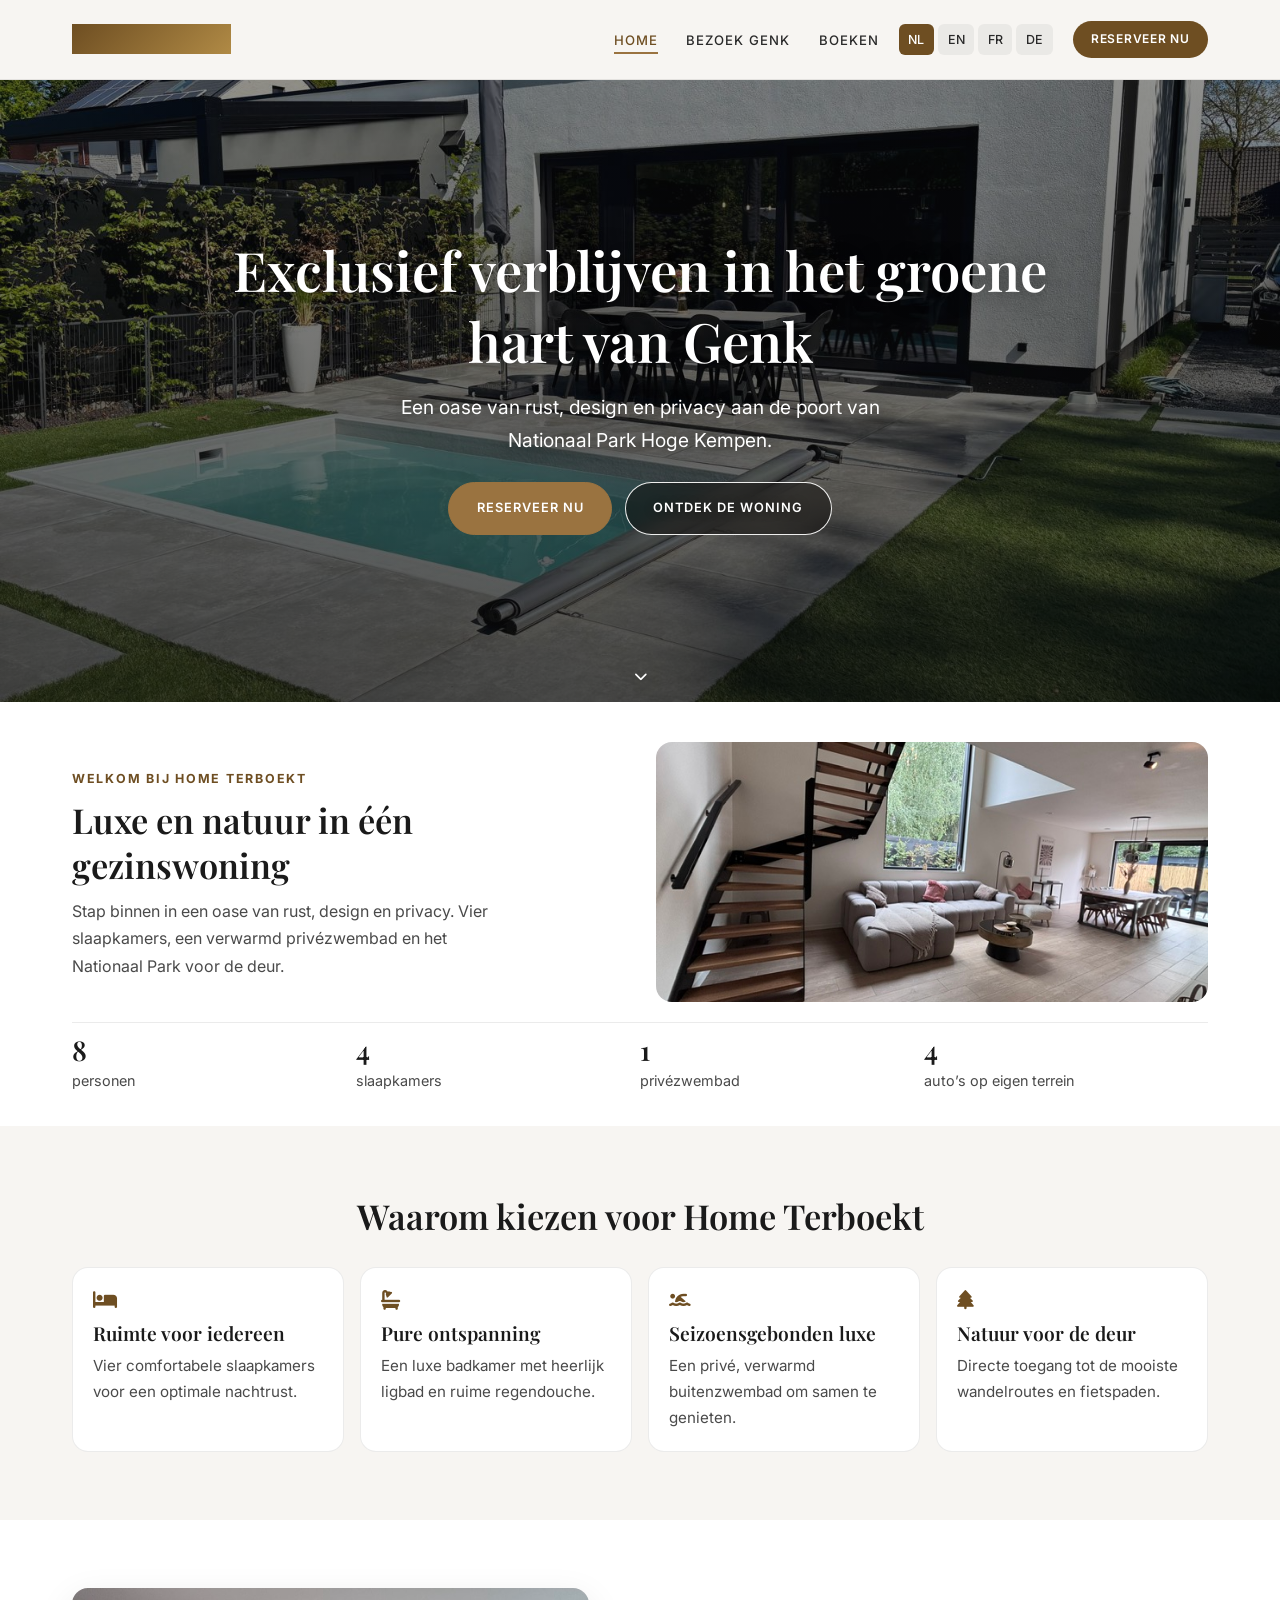
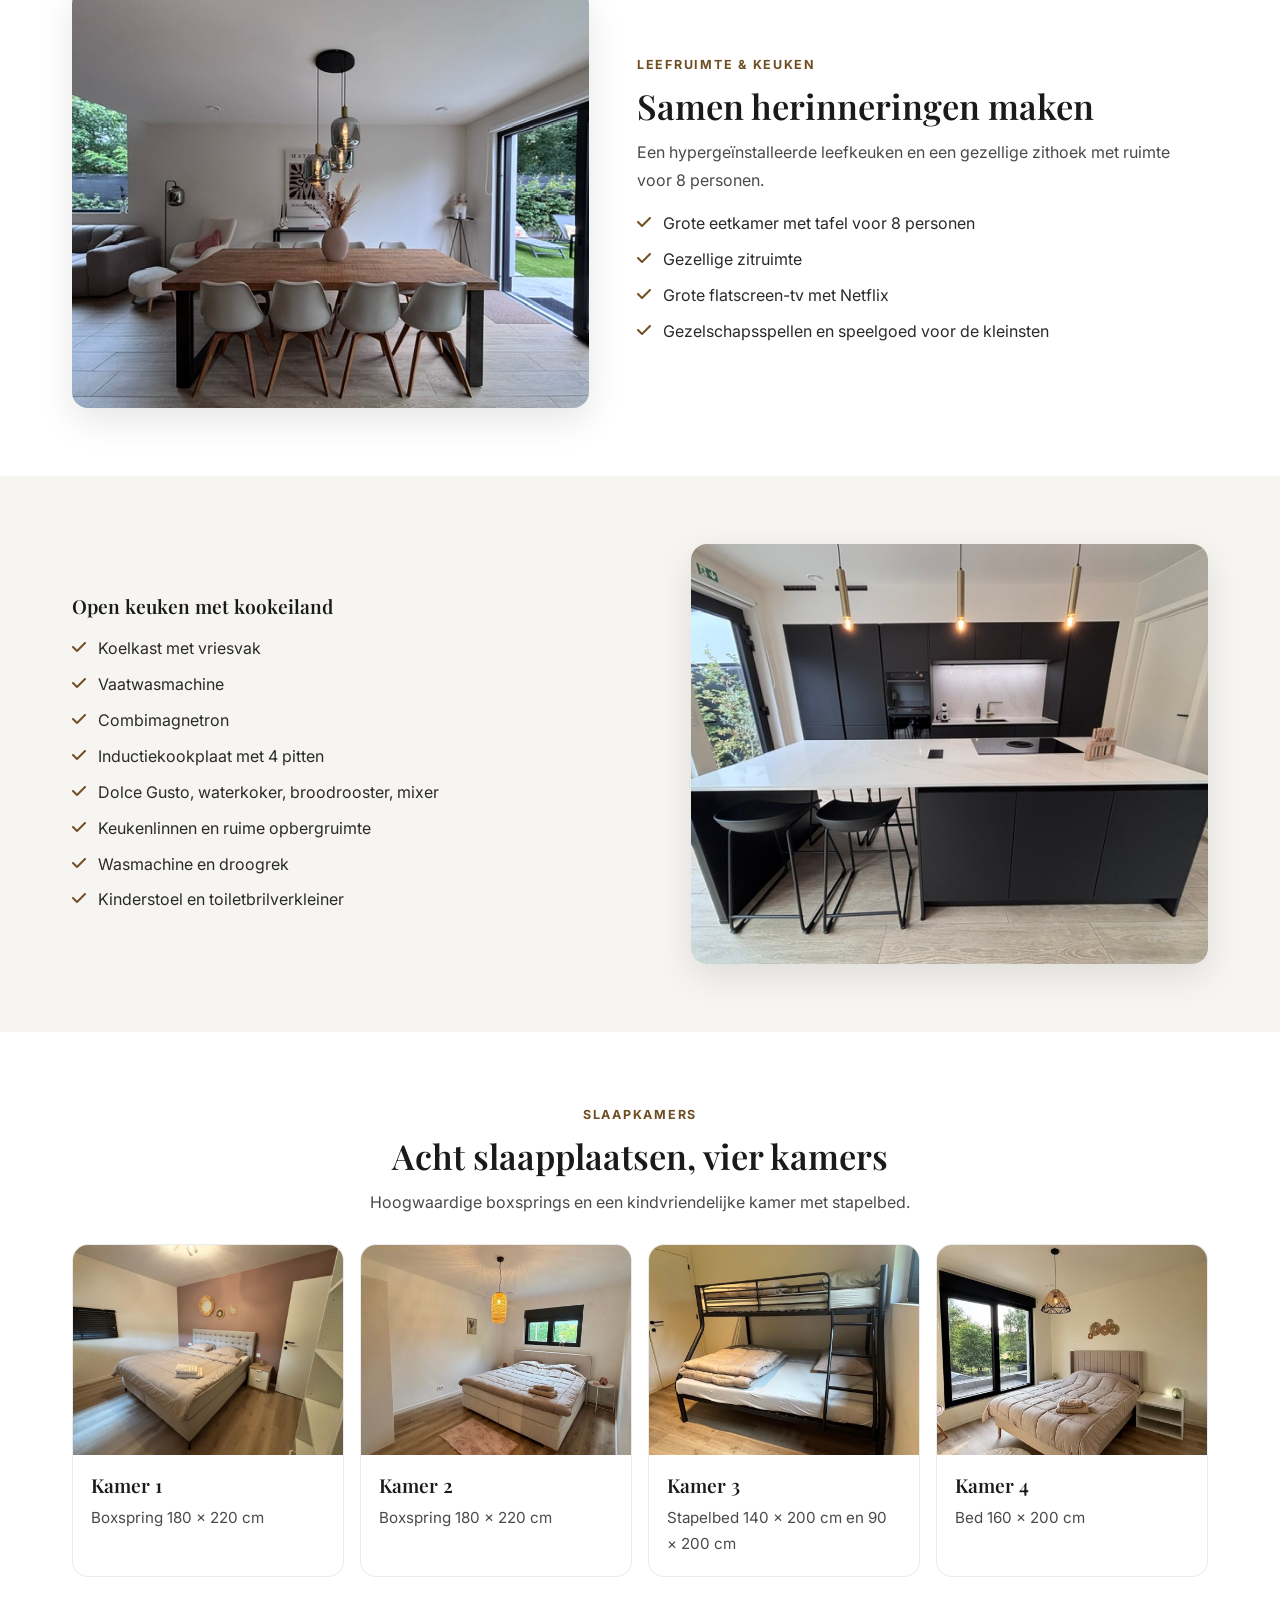
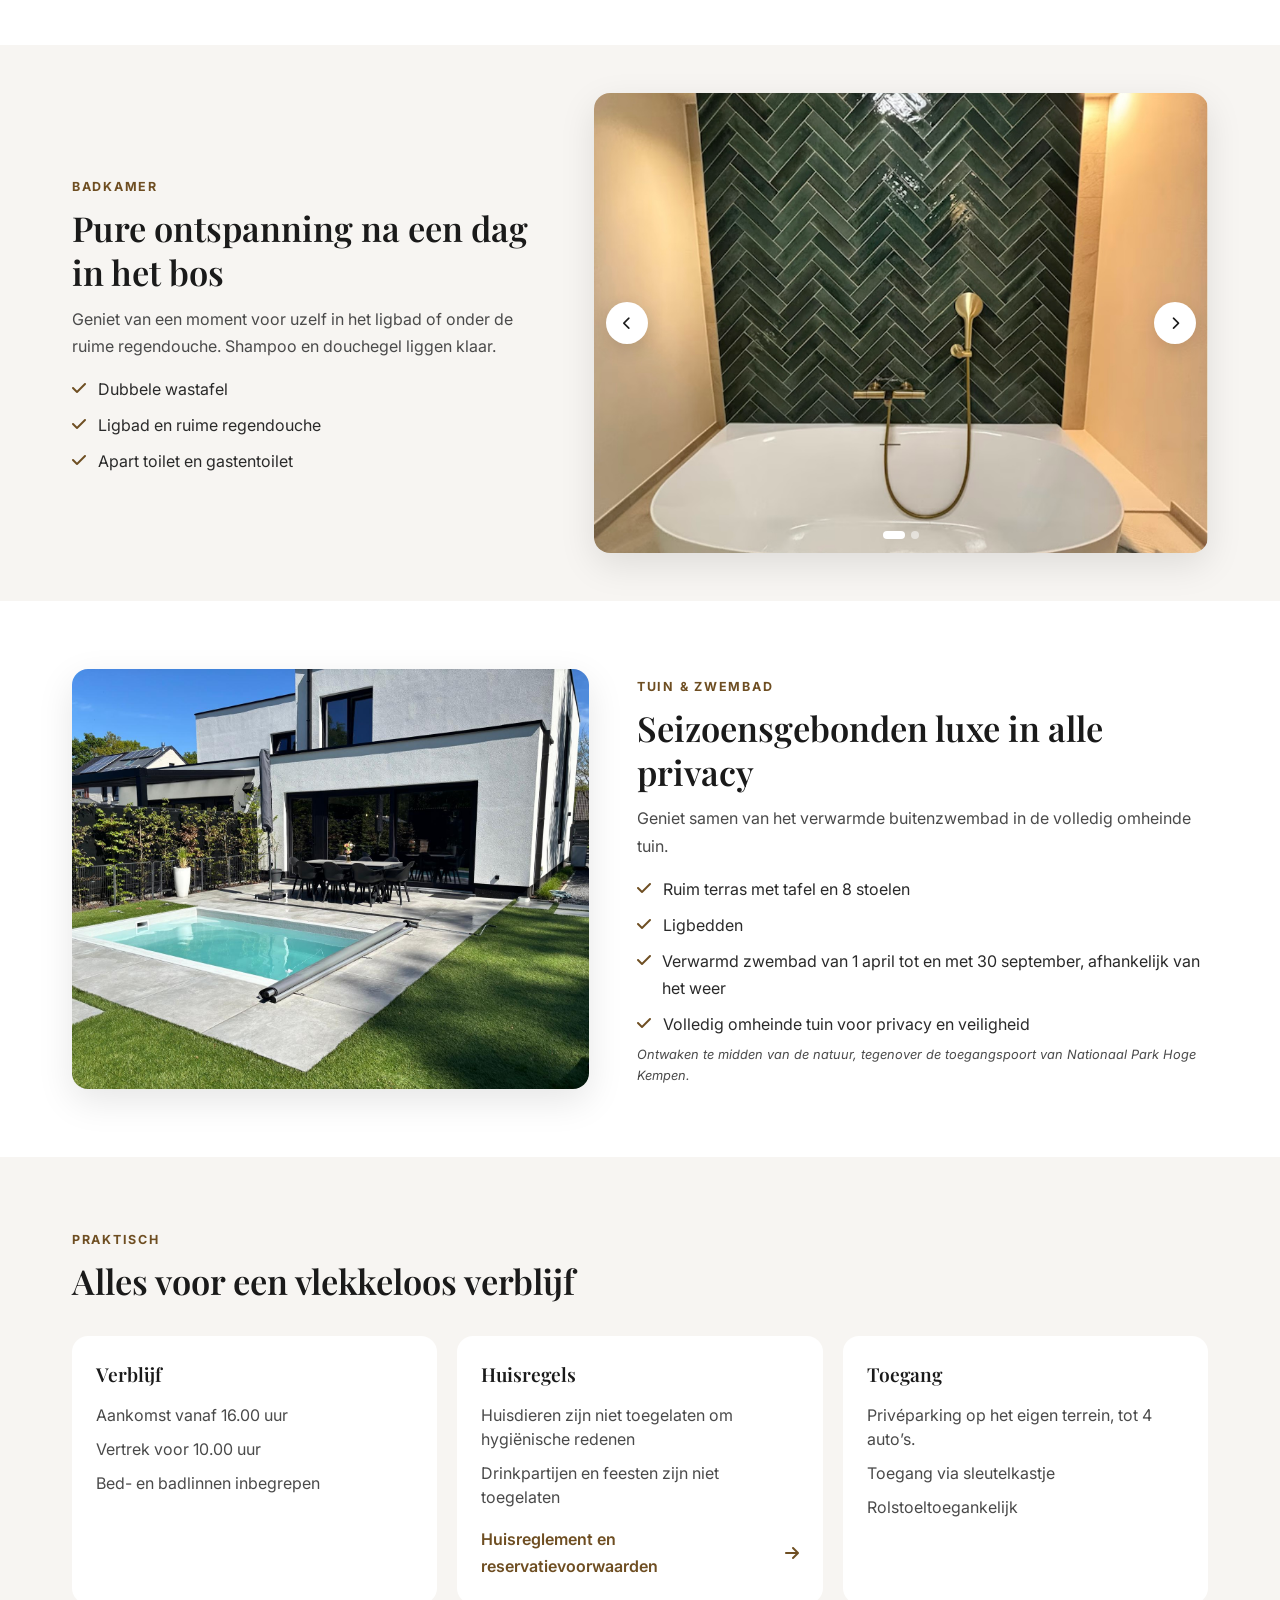
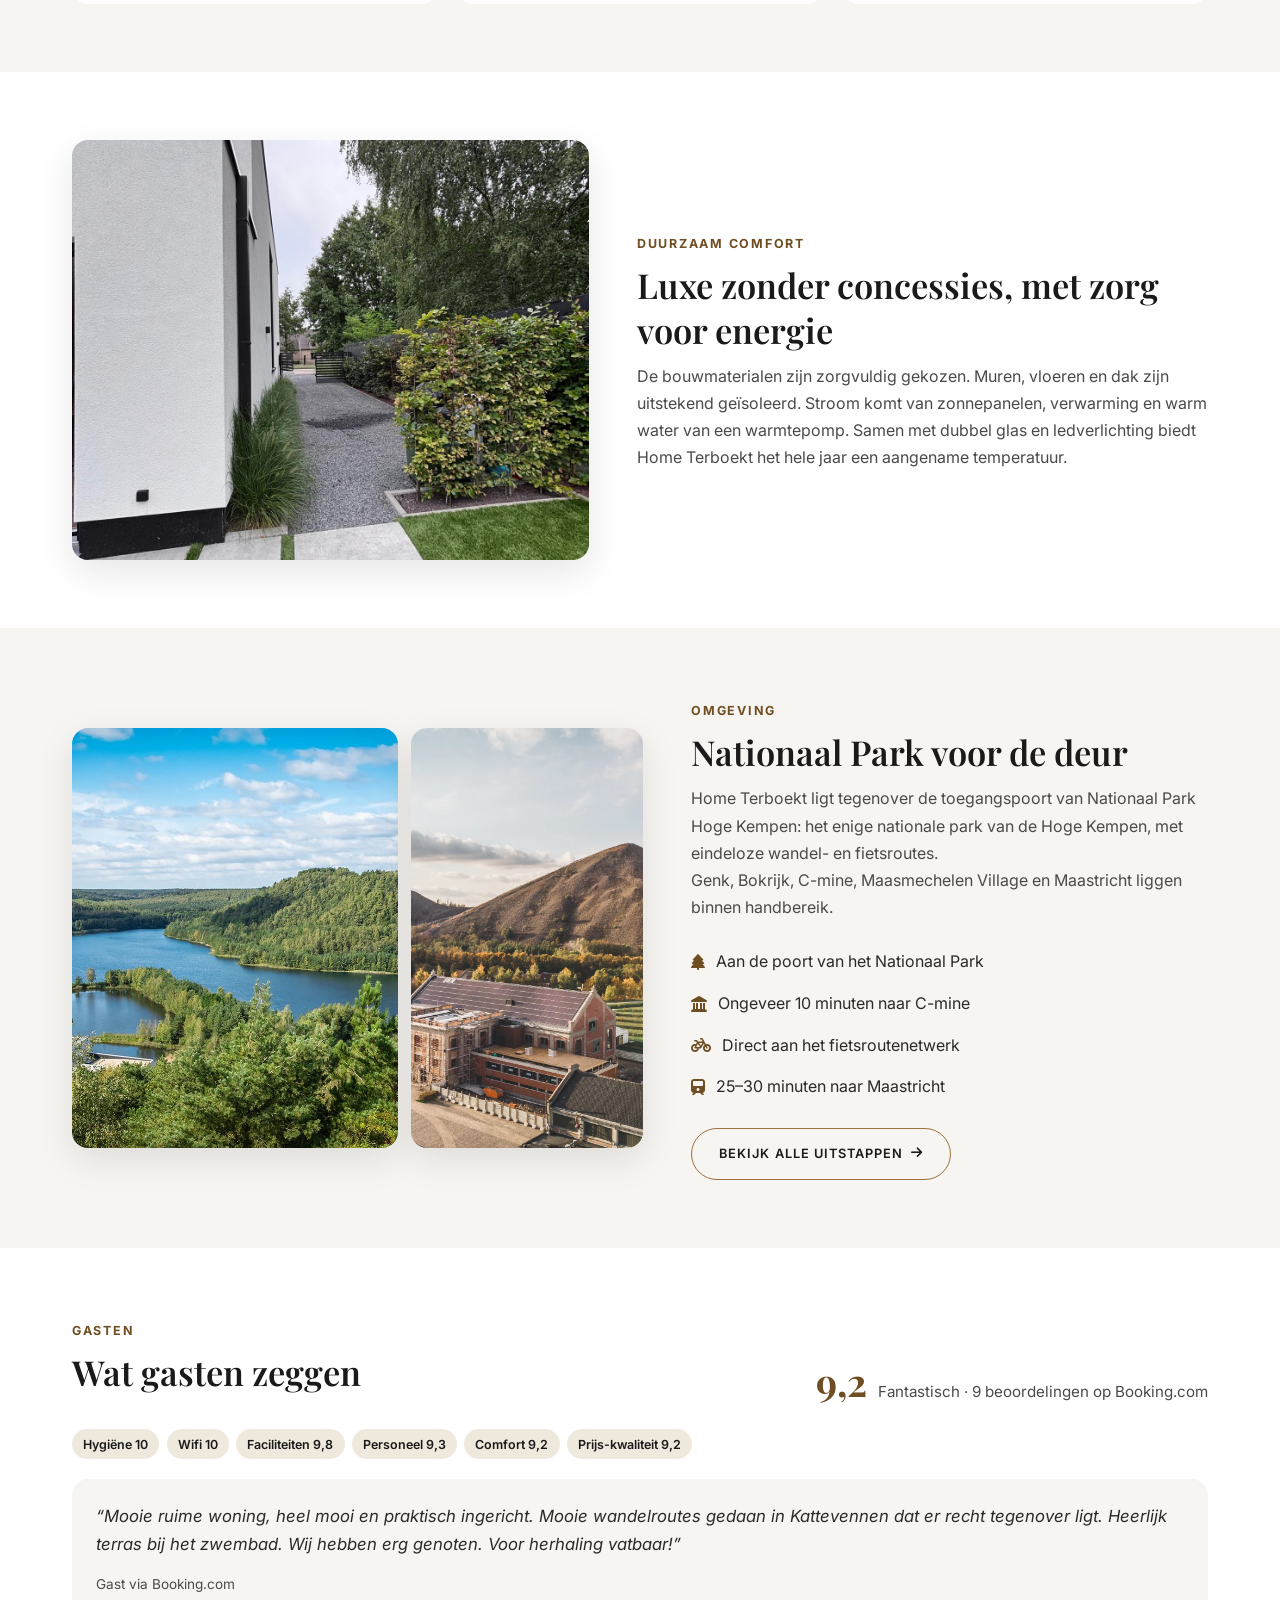
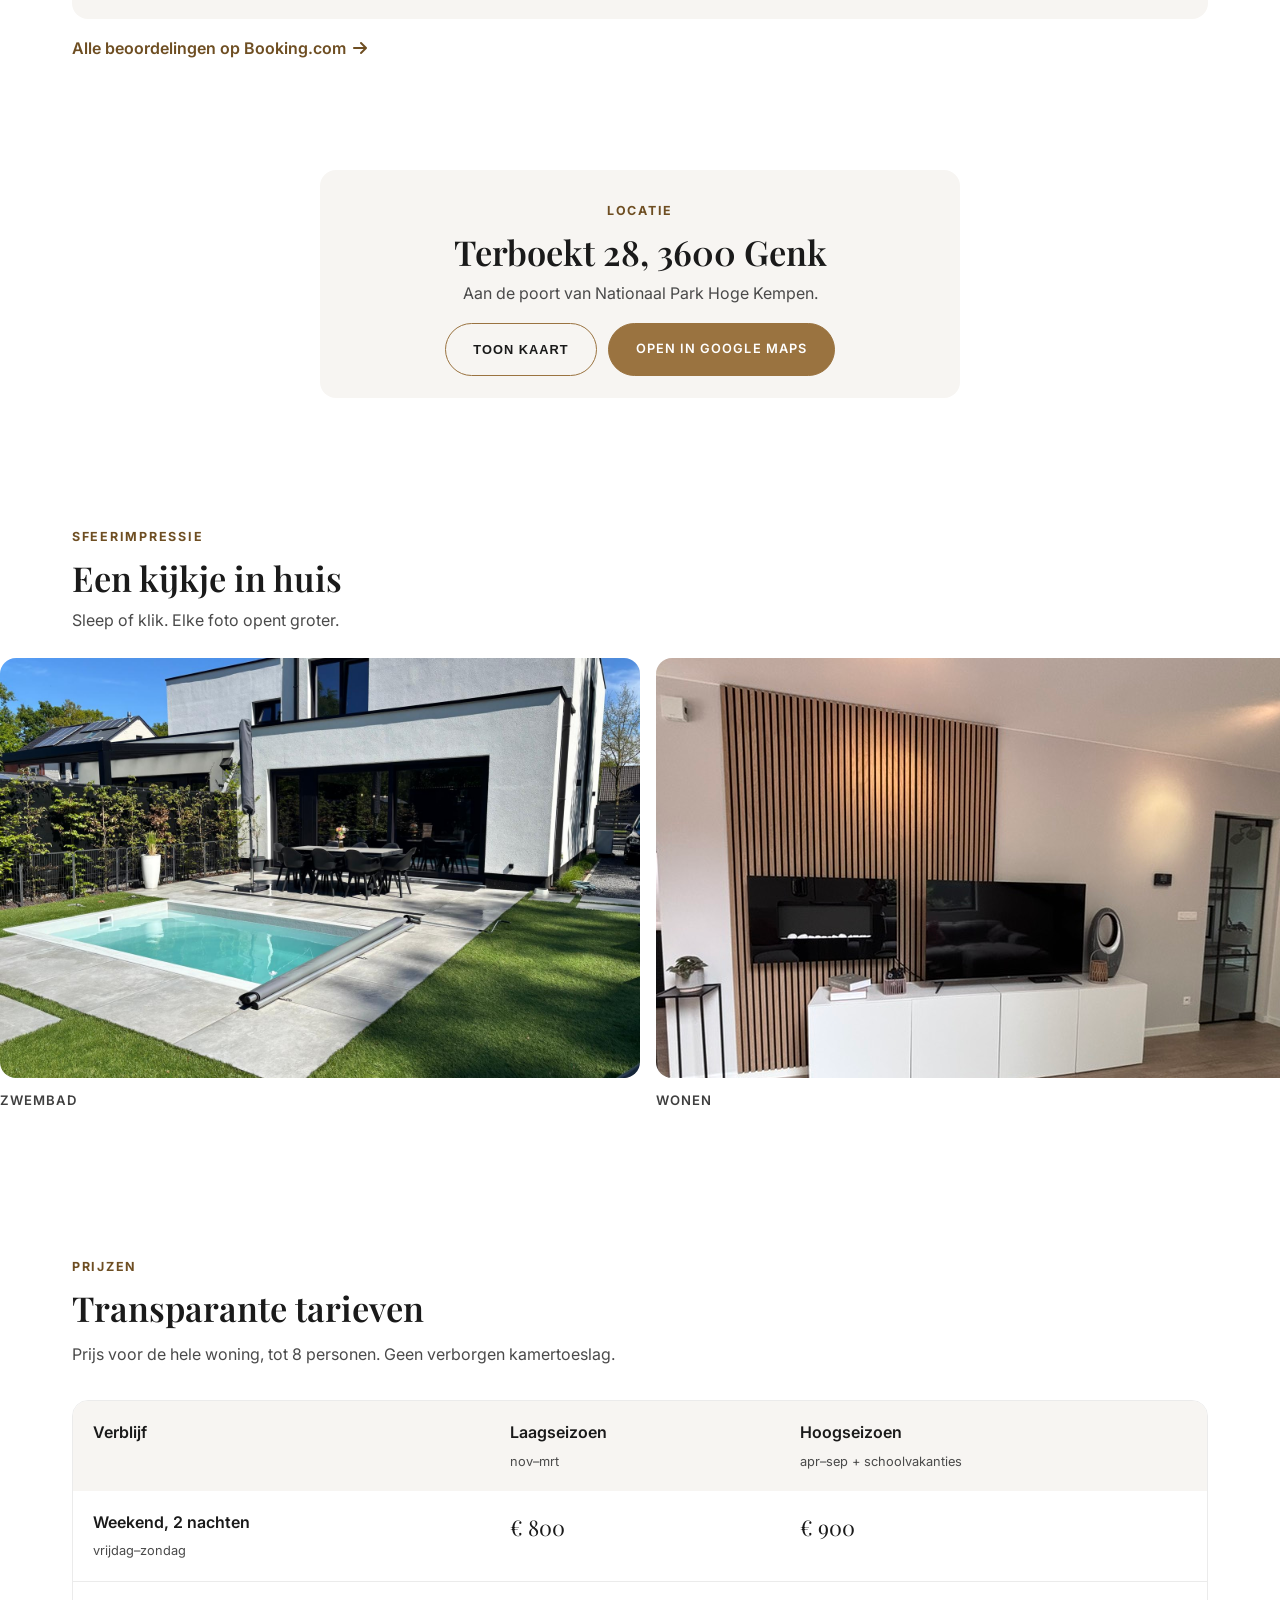
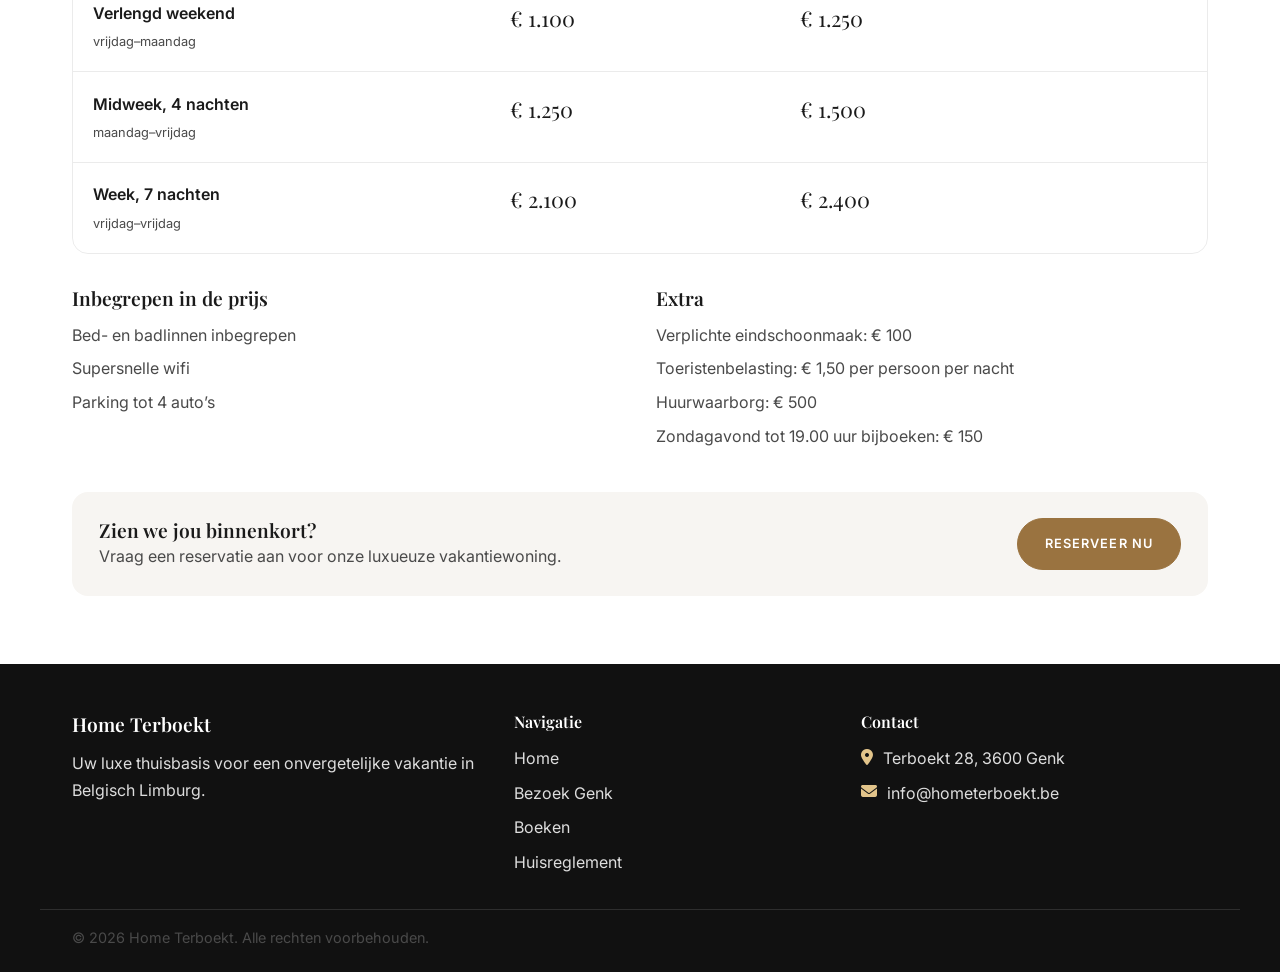
==== public/index.html @ e96ea2dc "Add direct booking on Railway with MySQL-backed holds and iCal sync. Move the live site off Combell " ====
<!DOCTYPE html>
<html lang="nl">

<head>
    <meta charset="UTF-8">
    <meta name="viewport" content="width=device-width, initial-scale=1.0">
    <meta name="description"
        content="Home Terboekt — luxe vakantiewoning voor 8 personen in Nationaal Park Hoge Kempen, Genk. Vier slaapkamers, verwarmd privézwembad, ruime tuin en moderne voorzieningen.">
    <meta name="robots" content="index, follow">
    <meta property="og:title" content="Home Terboekt — luxe vakantiewoning in Genk">
    <meta property="og:description"
        content="Vier slaapkamers, verwarmd privézwembad en de poort van Nationaal Park Hoge Kempen voor de deur.">
    <meta property="og:image" content="assets/img/buitenkant-zwembad-tuin.jpg">
    <meta property="og:url" content="https://hometerboekt.be">
    <meta property="og:type" content="website">
    <title>Home Terboekt | Luxe vakantiehuis met zwembad in Genk</title>
    <link rel="preconnect" href="https://fonts.googleapis.com">
    <link rel="preconnect" href="https://fonts.gstatic.com" crossorigin>
    <link href="https://fonts.googleapis.com/css2?family=Inter:wght@300;400;500;600&family=Playfair+Display:wght@400;600;700&display=swap" rel="stylesheet">
    <link rel="stylesheet" href="https://cdnjs.cloudflare.com/ajax/libs/font-awesome/6.5.1/css/all.min.css">
    <link rel="stylesheet" href="assets/css/style.css">
</head>

<body class="has-hero">
    <a class="skip-link" href="#about">Skip to content</a>
    <div id="header-placeholder"></div>

    <section class="hero" style="background-image: url('assets/img/buitenkant-zwembad-tuin.jpg');">
        <div class="hero-content">
            <h1 data-i18n="hero_title">Exclusief verblijven in het groene hart van Genk</h1>
            <p data-i18n="hero_subtitle">Een oase van rust, design en privacy aan de poort van Nationaal Park Hoge Kempen.</p>
            <div class="hero-buttons">
                <a href="contact.html" class="btn btn-primary" data-i18n="cta_book">Reserveer nu</a>
                <a href="#about" class="btn btn-secondary" data-i18n="cta_explore">Ontdek de woning</a>
            </div>
        </div>
        <button class="scroll-indicator" type="button" aria-label="Scroll">
            <i class="fa-solid fa-chevron-down"></i>
        </button>
    </section>

    <section class="intro-section" id="about">
        <div class="container intro-layout">
            <div class="intro-copy">
                <span class="section-label" data-i18n="intro_badge">Welkom bij Home Terboekt</span>
                <h2 data-i18n="intro_title">Luxe en natuur in één gezinswoning</h2>
                <p class="lead" data-i18n="intro_lead">Stap binnen in een oase van rust, design en privacy. Onze hoogwaardig afgewerkte vakantiewoning biedt met 4 stijlvolle slaapkamers de perfecte thuisbasis voor een onvergetelijke vakantie met uw gezin.</p>
            </div>
            <figure class="intro-photo">
                <img src="assets/img/living-open-plan-stairs.jpg" alt="Open leefruimte met zetel, trap en eethoek">
            </figure>
        </div>
        <div class="container">
            <dl class="stat-bar">
                <div><dt>8</dt><dd data-i18n="stat_guests">personen</dd></div>
                <div><dt>4</dt><dd data-i18n="stat_rooms">slaapkamers</dd></div>
                <div><dt>1</dt><dd data-i18n="stat_pool">privézwembad</dd></div>
                <div><dt>4</dt><dd data-i18n="stat_cars">auto’s op eigen terrein</dd></div>
            </dl>
        </div>
    </section>

    <section class="soft">
        <div class="container">
            <div class="text-center mb-4">
                <h2 data-i18n="why_title">Waarom kiezen voor Home Terboekt</h2>
            </div>
            <div class="usp-grid">
                <article class="usp-card">
                    <i class="fa-solid fa-bed"></i>
                    <h3 data-i18n="why_1_title">Ruimte voor iedereen</h3>
                    <p data-i18n="why_1_text">Vier comfortabele slaapkamers voor een optimale nachtrust.</p>
                </article>
                <article class="usp-card">
                    <i class="fa-solid fa-bath"></i>
                    <h3 data-i18n="why_2_title">Pure ontspanning</h3>
                    <p data-i18n="why_2_text">Een luxe badkamer met heerlijk ligbad en ruime regendouche.</p>
                </article>
                <article class="usp-card">
                    <i class="fa-solid fa-person-swimming"></i>
                    <h3 data-i18n="why_3_title">Seizoensgebonden luxe</h3>
                    <p data-i18n="why_3_text">Een privé, verwarmd buitenzwembad om samen te genieten.</p>
                </article>
                <article class="usp-card">
                    <i class="fa-solid fa-tree"></i>
                    <h3 data-i18n="why_4_title">Natuur voor de deur</h3>
                    <p data-i18n="why_4_text">Directe toegang tot de mooiste wandelroutes en fietspaden.</p>
                </article>
            </div>
        </div>
    </section>

    <section>
        <div class="container split reverse">
            <div>
                <img src="assets/img/dining-table-eight.jpg" alt="Eettafel voor acht personen met zicht op de tuin">
            </div>
            <div>
                <span class="section-label" data-i18n="living_label">Leefruimte & keuken</span>
                <h2 data-i18n="living_title">Samen herinneringen maken</h2>
                <p data-i18n="living_text">Een hypergeïnstalleerde leefkeuken en een gezellige zithoek met ruimte voor 8 personen.</p>
                <ul class="checklist">
                    <li><i class="fa-solid fa-check"></i><span data-i18n="living_1">Grote eetkamer met tafel voor 8 personen</span></li>
                    <li><i class="fa-solid fa-check"></i><span data-i18n="living_2">Gezellige zitruimte</span></li>
                    <li><i class="fa-solid fa-check"></i><span data-i18n="living_3">Grote flatscreen-tv met Netflix</span></li>
                    <li><i class="fa-solid fa-check"></i><span data-i18n="living_4">Gezelschapsspellen en speelgoed voor de kleinsten</span></li>
                </ul>
            </div>
        </div>
    </section>

    <section class="soft">
        <div class="container split">
            <div>
                <h3 data-i18n="kitchen_title">Open keuken met kookeiland</h3>
                <ul class="checklist">
                    <li><i class="fa-solid fa-check"></i><span data-i18n="kitchen_1">Koelkast met vriesvak</span></li>
                    <li><i class="fa-solid fa-check"></i><span data-i18n="kitchen_2">Vaatwasmachine</span></li>
                    <li><i class="fa-solid fa-check"></i><span data-i18n="kitchen_3">Combimagnetron</span></li>
                    <li><i class="fa-solid fa-check"></i><span data-i18n="kitchen_4">Inductiekookplaat met 4 pitten</span></li>
                    <li><i class="fa-solid fa-check"></i><span data-i18n="kitchen_5">Dolce Gusto, waterkoker, broodrooster, mixer</span></li>
                    <li><i class="fa-solid fa-check"></i><span data-i18n="kitchen_6">Keukenlinnen en ruime opbergruimte</span></li>
                    <li><i class="fa-solid fa-check"></i><span data-i18n="kitchen_7">Wasmachine en droogrek</span></li>
                    <li><i class="fa-solid fa-check"></i><span data-i18n="kitchen_8">Kinderstoel en toiletbrilverkleiner</span></li>
                </ul>
            </div>
            <div>
                <img src="assets/img/kitchen-island-induction.jpg" alt="Zwarte keuken met kookeiland en inductieplaat">
            </div>
        </div>
    </section>

    <section>
        <div class="container">
            <div class="text-center mb-4">
                <span class="section-label" data-i18n="rooms_label">Slaapkamers</span>
                <h2 data-i18n="rooms_title">Acht slaapplaatsen, vier kamers</h2>
                <p data-i18n="rooms_intro">Hoogwaardige boxsprings en een kindvriendelijke kamer met stapelbed.</p>
            </div>
            <div class="room-grid">
                <article class="room-card">
                    <div class="room-img">
                        <img src="assets/img/slaapkamer-master-roze.jpg" alt="Slaapkamer 1 met boxspring 180 bij 220">
                    </div>
                    <div class="room-info">
                        <h3 data-i18n="room_1_title">Kamer 1</h3>
                        <p data-i18n="room_1_desc">Boxspring 180 × 220 cm</p>
                    </div>
                </article>
                <article class="room-card">
                    <div class="room-img">
                        <img src="assets/img/bedroom-boxspring.jpg" alt="Slaapkamer 2 met boxspring 180 bij 220">
                    </div>
                    <div class="room-info">
                        <h3 data-i18n="room_2_title">Kamer 2</h3>
                        <p data-i18n="room_2_desc">Boxspring 180 × 220 cm</p>
                    </div>
                </article>
                <article class="room-card">
                    <div class="room-img">
                        <img src="assets/img/bedroom-bunk-bed.jpg" alt="Slaapkamer 3 met stapelbed">
                    </div>
                    <div class="room-info">
                        <h3 data-i18n="room_3_title">Kamer 3</h3>
                        <p data-i18n="room_3_desc">Stapelbed 140 × 200 cm en 90 × 200 cm</p>
                    </div>
                </article>
                <article class="room-card">
                    <div class="room-img">
                        <img src="assets/img/bedroom-garden-window.jpg" alt="Slaapkamer 4 met bed 160 bij 200 en tuinzicht">
                    </div>
                    <div class="room-info">
                        <h3 data-i18n="room_4_title">Kamer 4</h3>
                        <p data-i18n="room_4_desc">Bed 160 × 200 cm</p>
                    </div>
                </article>
            </div>
        </div>
    </section>

    <section class="soft tight">
        <div class="container split bath-split">
            <div>
                <span class="section-label" data-i18n="bath_label">Badkamer</span>
                <h2 data-i18n="bath_title">Pure ontspanning na een dag in het bos</h2>
                <p data-i18n="bath_text">Geniet van een moment voor uzelf in het ligbad of onder de ruime regendouche. Shampoo en douchegel liggen klaar.</p>
                <ul class="checklist">
                    <li><i class="fa-solid fa-check"></i><span data-i18n="bath_1">Dubbele wastafel</span></li>
                    <li><i class="fa-solid fa-check"></i><span data-i18n="bath_2">Ligbad en ruime regendouche</span></li>
                    <li><i class="fa-solid fa-check"></i><span data-i18n="bath_3">Apart toilet en gastentoilet</span></li>
                </ul>
            </div>
            <figure class="photo-switch" data-photo-switch>
                <div class="photo-switch-stage">
                    <img class="is-current" src="assets/img/bathroom-bathtub-green.jpg" alt="Vrijstaand ligbad met groene visgraattegels">
                    <img src="assets/img/bathroom-double-sink.jpg" alt="Dubbele wastafel met ronde verlicht spiegel">
                </div>
                <button class="photo-switch-btn prev" type="button" aria-label="Vorige foto"><i class="fa-solid fa-chevron-left"></i></button>
                <button class="photo-switch-btn next" type="button" aria-label="Volgende foto"><i class="fa-solid fa-chevron-right"></i></button>
                <div class="photo-switch-dots" role="tablist" aria-label="Badkamerfoto’s">
                    <button type="button" class="is-active" aria-label="Foto 1"></button>
                    <button type="button" aria-label="Foto 2"></button>
                </div>
            </figure>
        </div>
    </section>

    <section>
        <div class="container split reverse">
            <div>
                <img src="assets/img/buitenkant-zwembad-tuin.jpg" alt="Verwarmd buitenzwembad en terras">
            </div>
            <div>
                <span class="section-label" data-i18n="garden_label">Tuin & zwembad</span>
                <h2 data-i18n="garden_title">Seizoensgebonden luxe in alle privacy</h2>
                <p data-i18n="garden_text">Geniet samen van het verwarmde buitenzwembad in de volledig omheinde tuin.</p>
                <ul class="checklist">
                    <li><i class="fa-solid fa-check"></i><span data-i18n="garden_1">Ruim terras met tafel en 8 stoelen</span></li>
                    <li><i class="fa-solid fa-check"></i><span data-i18n="garden_2">Ligbedden</span></li>
                    <li><i class="fa-solid fa-check"></i><span data-i18n="garden_3">Verwarmd zwembad van 1 april tot en met 30 september, afhankelijk van het weer</span></li>
                    <li><i class="fa-solid fa-check"></i><span data-i18n="garden_4">Volledig omheinde tuin voor privacy en veiligheid</span></li>
                </ul>
                <p class="caption" data-i18n="garden_caption">Ontwaken te midden van de natuur, tegenover de toegangspoort van Nationaal Park Hoge Kempen.</p>
            </div>
        </div>
    </section>

    <section class="soft">
        <div class="container">
            <div class="section-intro">
                <span class="section-label" data-i18n="practical_label">Praktisch</span>
                <h2 data-i18n="practical_title">Alles voor een vlekkeloos verblijf</h2>
            </div>
            <div class="info-cards">
                <article class="info-card">
                    <h3 data-i18n="stay_card">Verblijf</h3>
                    <p data-i18n="prac_checkin">Aankomst vanaf 16.00 uur</p>
                    <p data-i18n="prac_checkout">Vertrek voor 10.00 uur</p>
                    <p data-i18n="prac_linen">Bed- en badlinnen inbegrepen</p>
                </article>
                <article class="info-card">
                    <h3 data-i18n="rules_card">Huisregels</h3>
                    <p data-i18n="prac_pets">Huisdieren zijn niet toegelaten om hygiënische redenen</p>
                    <p data-i18n="prac_parties">Drinkpartijen en feesten zijn niet toegelaten</p>
                    <a class="btn-link" href="voorwaarden.html">
                        <span data-i18n="prac_rules">Huisreglement en reservatievoorwaarden</span>
                        <i class="fa-solid fa-arrow-right"></i>
                    </a>
                </article>
                <article class="info-card">
                    <h3 data-i18n="access_card">Toegang</h3>
                    <p data-i18n="parking_private">Privéparking op het eigen terrein, tot 4 auto’s.</p>
                    <p data-i18n="extra_2">Toegang via sleutelkastje</p>
                    <p data-i18n="extra_1">Rolstoeltoegankelijk</p>
                </article>
            </div>
        </div>
    </section>

    <section>
        <div class="container split reverse">
            <div>
                <img src="assets/img/voorgevel-huis-dag.jpg" alt="Gevel van Home Terboekt met privéoprit">
            </div>
            <div>
                <span class="section-label" data-i18n="sustain_label">Duurzaam comfort</span>
                <h2 data-i18n="sustain_title">Luxe zonder concessies, met zorg voor energie</h2>
                <p data-i18n="sustain_text">De bouwmaterialen zijn zorgvuldig gekozen. Muren, vloeren en dak zijn uitstekend geïsoleerd. Stroom komt van zonnepanelen, verwarming en warm water van een warmtepomp. Samen met dubbel glas en ledverlichting biedt Home Terboekt het hele jaar een aangename temperatuur.</p>
            </div>
        </div>
    </section>

    <section class="soft">
        <div class="container split">
            <div class="location-images">
                <div class="img-main"><img src="assets/img/hoge-kempen-nature.jpg" alt="Nationaal Park Hoge Kempen"></div>
                <div class="img-small"><img src="assets/img/c-mine-terril.webp" alt="C-mine en terrils in Genk"></div>
            </div>
            <div>
                <span class="section-label" data-i18n="loc_label">Omgeving</span>
                <h2 data-i18n="loc_title">Nationaal Park voor de deur</h2>
                <p data-i18n="loc_text_1">Home Terboekt ligt tegenover de toegangspoort van Nationaal Park Hoge Kempen: het enige nationale park van de Hoge Kempen, met eindeloze wandel- en fietsroutes.</p>
                <p data-i18n="loc_text_2">Genk, Bokrijk, C-mine, Maasmechelen Village en Maastricht liggen binnen handbereik.</p>
                <ul class="location-list">
                    <li><i class="fa-solid fa-tree"></i><span data-i18n="dist_nature">Aan de poort van het Nationaal Park</span></li>
                    <li><i class="fa-solid fa-landmark"></i><span data-i18n="dist_cmine">Ongeveer 10 minuten naar C-mine</span></li>
                    <li><i class="fa-solid fa-bicycle"></i><span data-i18n="dist_cycle">Direct aan het fietsroutenetwerk</span></li>
                    <li><i class="fa-solid fa-train"></i><span data-i18n="dist_maastricht">25–30 minuten naar Maastricht</span></li>
                </ul>
                <a href="genk.html" class="btn btn-outline"><span data-i18n="btn_explore_area">Bekijk alle uitstappen</span> <i class="fa-solid fa-arrow-right"></i></a>
            </div>
        </div>
    </section>

    <section class="reviews-section">
        <div class="container">
            <div class="reviews-head">
                <div>
                    <span class="section-label" data-i18n="reviews_label">Gasten</span>
                    <h2 data-i18n="reviews_title">Wat gasten zeggen</h2>
                </div>
                <div class="review-score">
                    <strong>9,2</strong>
                    <span data-i18n="reviews_score">Fantastisch · 9 beoordelingen op Booking.com</span>
                </div>
            </div>
            <div class="review-cats">
                <span data-i18n="rev_hygiene">Hygiëne 10</span>
                <span data-i18n="rev_wifi">Wifi 10</span>
                <span data-i18n="rev_facilities">Faciliteiten 9,8</span>
                <span data-i18n="rev_staff">Personeel 9,3</span>
                <span data-i18n="rev_comfort">Comfort 9,2</span>
                <span data-i18n="rev_value">Prijs-kwaliteit 9,2</span>
            </div>
            <div class="review-grid">
                <blockquote class="review-card">
                    <p data-i18n="review_1_text">“Mooie ruime woning, heel mooi en praktisch ingericht. Mooie wandelroutes gedaan in Kattevennen dat er recht tegenover ligt. Heerlijk terras bij het zwembad. Wij hebben erg genoten. Voor herhaling vatbaar!”</p>
                    <cite data-i18n="review_1_meta">Gast via Booking.com</cite>
                </blockquote>
            </div>
            <a class="btn-link" href="https://www.booking.com/hotel/be/home-terboekt.nl.html" target="_blank" rel="noopener">
                <span data-i18n="reviews_more">Alle beoordelingen op Booking.com</span>
                <i class="fa-solid fa-arrow-right"></i>
            </a>
        </div>
    </section>

    <section class="map-section">
        <div class="container">
            <div class="map-card">
                <span class="section-label" data-i18n="map_label">Locatie</span>
                <h2 data-i18n="map_title">Terboekt 28, 3600 Genk</h2>
                <p data-i18n="map_hint">Aan de poort van Nationaal Park Hoge Kempen.</p>
                <div class="map-actions">
                    <button type="button" class="btn btn-outline" id="show-map" data-i18n="map_show">Toon kaart</button>
                    <a class="btn btn-primary" href="https://www.google.com/maps/search/?api=1&query=Terboekt%2028%2C%203600%20Genk" target="_blank" rel="noopener" data-i18n="map_open">Open in Google Maps</a>
                </div>
                <div class="map-frame" id="map-frame" hidden></div>
            </div>
        </div>
    </section>

    <section class="lookbook">
        <div class="container lookbook-head">
            <span class="section-label" data-i18n="gallery_heading">Sfeerimpressie</span>
            <h2 data-i18n="lookbook_title">Een kijkje in huis</h2>
            <p data-i18n="lookbook_hint">Sleep of klik. Elke foto opent groter.</p>
        </div>
        <div class="lookbook-track">
            <figure class="lookbook-slide js-lightbox">
                <img src="assets/img/buitenkant-zwembad-tuin.jpg" alt="Zwembad en terras">
                <figcaption data-i18n="cap_pool">Zwembad</figcaption>
            </figure>
            <figure class="lookbook-slide js-lightbox">
                <img src="assets/img/living-tv-fireplace.jpg" alt="Zithoek met tv en haard">
                <figcaption data-i18n="cap_living">Wonen</figcaption>
            </figure>
            <figure class="lookbook-slide js-lightbox">
                <img src="assets/img/dining-table-eight.jpg" alt="Eettafel voor acht">
                <figcaption data-i18n="cap_dining">Eten</figcaption>
            </figure>
            <figure class="lookbook-slide js-lightbox">
                <img src="assets/img/kitchen-island-induction.jpg" alt="Keuken-eiland">
                <figcaption data-i18n="cap_kitchen">Koken</figcaption>
            </figure>
            <figure class="lookbook-slide js-lightbox">
                <img src="assets/img/bathroom-bathtub-green.jpg" alt="Ligbad">
                <figcaption data-i18n="bath_label">Badkamer</figcaption>
            </figure>
            <figure class="lookbook-slide js-lightbox">
                <img src="assets/img/bedroom-boxspring.jpg" alt="Boxspring slaapkamer">
                <figcaption data-i18n="rooms_label">Slapen</figcaption>
            </figure>
            <figure class="lookbook-slide js-lightbox">
                <img src="assets/img/tuin-terras-eettafel.jpg" alt="Tuinterras">
                <figcaption data-i18n="garden_label">Tuin</figcaption>
            </figure>
            <figure class="lookbook-slide js-lightbox">
                <img src="assets/img/voorgevel-huis-dag.jpg" alt="Gevel en oprit">
                <figcaption data-i18n="cap_arrival">Aankomst</figcaption>
            </figure>
        </div>
    </section>

    <section class="rates-section">
        <div class="container">
            <div class="section-intro">
                <span class="section-label" data-i18n="rates_label">Prijzen</span>
                <h2 data-i18n="rates_title">Transparante tarieven</h2>
                <p data-i18n="rates_lead">Prijs voor de hele woning, tot 8 personen. Geen verborgen kamertoeslag.</p>
            </div>
            <div class="rate-table-wrap">
                <table class="rate-table">
                    <thead>
                        <tr>
                            <th data-i18n="col_stay">Verblijf</th>
                            <th><span data-i18n="low">Laagseizoen</span><small data-i18n="season_low_short">nov–mrt</small></th>
                            <th><span data-i18n="high">Hoogseizoen</span><small data-i18n="season_high_short">apr–sep + schoolvakanties</small></th>
                        </tr>
                    </thead>
                    <tbody>
                        <tr>
                            <th><span data-i18n="rate_weekend">Weekend, 2 nachten</span><small data-i18n="rate_weekend_sub">vrijdag–zondag</small></th>
                            <td data-rate="weekend" data-season="low">€ 800</td>
                            <td data-rate="weekend" data-season="high">€ 900</td>
                        </tr>
                        <tr>
                            <th><span data-i18n="rate_extended">Verlengd weekend</span><small data-i18n="rate_extended_sub">vrijdag–maandag</small></th>
                            <td data-rate="extended" data-season="low">€ 1.100</td>
                            <td data-rate="extended" data-season="high">€ 1.250</td>
                        </tr>
                        <tr>
                            <th><span data-i18n="rate_midweek">Midweek, 4 nachten</span><small data-i18n="rate_midweek_sub">maandag–vrijdag</small></th>
                            <td data-rate="midweek" data-season="low">€ 1.250</td>
                            <td data-rate="midweek" data-season="high">€ 1.500</td>
                        </tr>
                        <tr>
                            <th><span data-i18n="rate_week">Week, 7 nachten</span><small data-i18n="rate_week_sub">vrijdag–vrijdag</small></th>
                            <td data-rate="week" data-season="low">€ 2.100</td>
                            <td data-rate="week" data-season="high">€ 2.400</td>
                        </tr>
                    </tbody>
                </table>
            </div>
            <div class="rate-notes">
                <article>
                    <h3 data-i18n="included_title">Inbegrepen</h3>
                    <p data-i18n="prac_linen">Bed- en badlinnen inbegrepen</p>
                    <p data-i18n="feat_wifi">Supersnelle wifi</p>
                    <p data-i18n="feat_park">Parking tot 4 auto’s</p>
                </article>
                <article>
                    <h3 data-i18n="extras_title">Extra</h3>
                    <p data-i18n="fee_cleaning">Verplichte eindschoonmaak: € 100</p>
                    <p data-i18n="fee_tax">Toeristenbelasting: € 1,50 per persoon per nacht</p>
                    <p data-i18n="fee_deposit">Huurwaarborg: € 500</p>
                    <p data-i18n="fee_sunday">Zondagavond tot 19.00 uur bijboeken: € 150</p>
                </article>
            </div>
            <div class="cta-band">
                <div>
                    <h3 data-i18n="cta_band_title">Zien we jou binnenkort?</h3>
                    <p data-i18n="cta_band_text">Vraag een reservatie aan voor onze luxueuze vakantiewoning.</p>
                </div>
                <a href="contact.html" class="btn btn-primary" data-i18n="cta_book">Reserveer nu</a>
            </div>
        </div>
    </section>

    <div id="footer-placeholder"></div>
    <script src="components/header.js"></script>
    <script src="components/footer.js"></script>
    <script src="assets/js/translations.js"></script>
    <script src="assets/js/pricing.js"></script>
    <script src="assets/js/gallery.js"></script>
    <script src="assets/js/script.js"></script>
</body>

</html>
---- public/assets/css/style.css ----
:root {
    --color-primary: #1a1a1a;
    --color-secondary: #f7f5f2;
    --color-accent: #9a7340;
    --color-accent-dark: #6e4e22;
    --color-text: #2a2a2a;
    --color-text-muted: #4a4a4a;
    --color-white: #ffffff;
    --color-line: rgba(0, 0, 0, 0.08);
    --overlay: linear-gradient(180deg, rgba(10, 10, 10, 0.42) 0%, rgba(10, 10, 10, 0.55) 45%, rgba(10, 10, 10, 0.72) 100%);
    --font-main: "Inter", system-ui, -apple-system, sans-serif;
    --font-heading: "Playfair Display", Georgia, serif;
    --spacing-container: 1200px;
    --spacing-padding: 2rem;
    --header-height: 80px;
    --radius: 16px;
    --shadow: 0 12px 36px rgba(0, 0, 0, 0.1);
    --transition: 0.35s cubic-bezier(0.4, 0, 0.2, 1);
}

* {
    box-sizing: border-box;
    margin: 0;
    padding: 0;
}

html {
    scroll-behavior: smooth;
    scroll-padding-top: calc(var(--header-height) + 0.75rem);
}

body {
    font-family: var(--font-main);
    font-weight: 400;
    color: var(--color-text);
    line-height: 1.7;
    background: var(--color-white);
    overflow-x: hidden;
    -webkit-font-smoothing: auto;
    text-rendering: optimizeLegibility;
}

img {
    max-width: 100%;
    display: block;
}

a {
    color: inherit;
    text-decoration: none;
    transition: color var(--transition), background var(--transition), border-color var(--transition), gap var(--transition);
}

h1, h2, h3, h4 {
    font-family: var(--font-heading);
    color: var(--color-primary);
    font-weight: 600;
    letter-spacing: 0;
    line-height: 1.3;
}

h1 { font-size: clamp(2.1rem, 5vw, 3.4rem); }
h2 { font-size: clamp(1.55rem, 3vw, 2.15rem); margin-bottom: 0.65rem; }
h3 { font-size: 1.2rem; font-weight: 600; }

p { color: var(--color-text-muted); }

.container {
    max-width: var(--spacing-container);
    margin: 0 auto;
    padding: 0 var(--spacing-padding);
}

.skip-link {
    position: absolute;
    left: 1rem;
    top: -100px;
    width: 1px;
    height: 1px;
    overflow: hidden;
    clip: rect(0, 0, 0, 0);
    background: var(--color-accent);
    color: var(--color-white);
    padding: 0.6rem 1rem;
    z-index: 2000;
}

.skip-link:focus {
    top: 0.75rem;
    width: auto;
    height: auto;
    clip: auto;
    overflow: visible;
}

/* Header — flush to the viewport, same cream as the page */
header {
    position: fixed;
    top: 0;
    left: 0;
    right: 0;
    z-index: 1000;
    height: var(--header-height);
    margin: 0;
    background: var(--color-secondary);
    border-bottom: 1px solid var(--color-line);
}

header.scrolled,
header.nav-open {
    box-shadow: 0 8px 24px rgba(40, 32, 18, 0.08);
}

.header-container {
    position: relative;
    max-width: var(--spacing-container);
    margin: 0 auto;
    padding: 0 var(--spacing-padding);
    height: 100%;
    display: flex;
    align-items: center;
    gap: 1.25rem;
}

.logo {
    font-family: var(--font-heading);
    font-size: 1.4rem;
    font-weight: 600;
    margin-right: auto;
}

.logo a {
    background: linear-gradient(135deg, #c0a062 0%, #e2c48a 100%);
    -webkit-background-clip: text;
    background-clip: text;
    -webkit-text-fill-color: transparent;
    color: var(--color-accent);
}

.main-nav ul {
    display: flex;
    gap: 1.75rem;
    list-style: none;
}

.main-nav a {
    font-weight: 500;
    font-size: 0.82rem;
    letter-spacing: 0.08em;
    text-transform: uppercase;
    color: var(--color-text);
    position: relative;
}

.main-nav a::after {
    content: "";
    position: absolute;
    left: 0;
    bottom: -6px;
    width: 0;
    height: 2px;
    background: var(--color-accent);
    transition: width var(--transition);
}

.main-nav a.active,
.main-nav a:hover { color: var(--color-accent-dark); }
.main-nav a.active::after,
.main-nav a:hover::after { width: 100%; }

.lang-switcher {
    display: flex;
    gap: 0.25rem;
}

.lang-switcher a {
    padding: 0.32rem 0.6rem;
    font-size: 0.78rem;
    font-weight: 500;
    border-radius: 6px;
    color: var(--color-text);
    background: rgba(0, 0, 0, 0.05);
}

.lang-switcher a.active,
.lang-switcher a:hover {
    background: var(--color-accent);
    color: var(--color-white);
}

.btn-nav {
    display: inline-flex;
    align-items: center;
    padding: 0.55rem 1.15rem;
    background: var(--color-accent);
    color: var(--color-white);
    border: 0;
    border-radius: 999px;
    font-size: 0.75rem;
    font-weight: 600;
    letter-spacing: 0.06em;
    text-transform: uppercase;
}

.btn-nav:hover {
    background: var(--color-accent-dark);
    color: var(--color-white);
}

.mobile-toggle {
    display: none;
    background: none;
    border: 0;
    font-size: 1.35rem;
    cursor: pointer;
    color: var(--color-primary);
    padding: 0.4rem;
}

.mobile-toggle:active { transform: scale(0.96); }

.btn {
    display: inline-flex;
    align-items: center;
    justify-content: center;
    gap: 0.5rem;
    padding: 0.9rem 1.7rem;
    font-weight: 600;
    font-size: 0.8rem;
    letter-spacing: 0.08em;
    text-transform: uppercase;
    border-radius: 999px;
    border: 1px solid transparent;
    cursor: pointer;
    transition: transform 100ms ease-out, background var(--transition), color var(--transition), border-color var(--transition);
}

.btn:active { transform: scale(0.97); }

.btn-primary {
    background: var(--color-accent);
    color: var(--color-white);
    border-color: var(--color-accent);
}

.btn-primary:hover {
    background: var(--color-accent-dark);
    border-color: var(--color-accent-dark);
    color: var(--color-white);
}

.btn-secondary {
    background: rgba(16, 14, 12, 0.52);
    color: var(--color-white);
    border-color: rgba(255, 255, 255, 0.92);
    text-shadow: 0 1px 10px rgba(0, 0, 0, 0.35);
    backdrop-filter: blur(10px);
    -webkit-backdrop-filter: blur(10px);
}

.btn-secondary:hover {
    background: var(--color-white);
    color: var(--color-primary);
    text-shadow: none;
}

.btn-outline {
    background: transparent;
    color: var(--color-primary);
    border-color: var(--color-accent);
}

.btn-outline:hover {
    background: var(--color-accent);
    color: var(--color-white);
}

.btn-link {
    display: inline-flex;
    align-items: center;
    gap: 0.45rem;
    color: var(--color-accent-dark);
    font-weight: 600;
    margin-top: 1rem;
}

.btn-link:hover { gap: 0.7rem; color: var(--color-primary); }

/* Hero */
.hero,
.page-hero {
    position: relative;
    display: flex;
    align-items: flex-end;
    justify-content: center;
    text-align: center;
    color: var(--color-white);
    background-size: cover;
    background-position: center;
    isolation: isolate;
}

.hero {
    min-height: min(78vh, 720px);
    align-items: center;
    padding: calc(var(--header-height) + 2.5rem) 1.25rem 3.25rem;
}

.page-hero {
    min-height: 42vh;
    padding: calc(var(--header-height) + 2.5rem) 1.25rem 3rem;
}

.hero::before,
.page-hero::before {
    content: "";
    position: absolute;
    inset: 0;
    background: var(--overlay);
    z-index: -1;
}

.page-hero::before {
    background: linear-gradient(180deg, rgba(18, 14, 10, 0.5) 0%, rgba(18, 14, 10, 0.66) 50%, rgba(18, 14, 10, 0.8) 100%);
}

.page-hero--interior {
    background-position: 50% 58%;
}

.page-hero--interior::before {
    background: linear-gradient(180deg, rgba(12, 10, 8, 0.55) 0%, rgba(12, 10, 8, 0.52) 40%, rgba(12, 10, 8, 0.78) 100%);
}

.hero-content {
    max-width: 820px;
}

.hero h1,
.page-hero h1 { color: var(--color-white); text-shadow: 0 2px 22px rgba(0, 0, 0, 0.5); }

.hero p,
.page-hero p {
    color: #fff;
    font-size: clamp(1rem, 2vw, 1.2rem);
    margin: 0.9rem auto 1.6rem;
    max-width: 46ch;
    text-shadow: 0 2px 16px rgba(0, 0, 0, 0.55);
}

.hero-buttons {
    display: flex;
    gap: 0.8rem;
    justify-content: center;
    flex-wrap: wrap;
}

.scroll-indicator {
    position: absolute;
    bottom: 1.1rem;
    left: 50%;
    transform: translateX(-50%);
    color: var(--color-white);
    background: none;
    border: 0;
    cursor: pointer;
    animation: bounce 2s infinite;
    filter: drop-shadow(0 2px 8px rgba(0, 0, 0, 0.5));
}

@keyframes bounce {
    0%, 100% { transform: translate(-50%, 0); }
    50% { transform: translate(-50%, -8px); }
}

/* Sections */
section { padding: 4.25rem 0; }
section.tight { padding: 3rem 0; }

.section-kicker,
.section-label,
.section-badge {
    display: inline-block;
    color: var(--color-accent-dark);
    font-size: 0.78rem;
    font-weight: 700;
    letter-spacing: 0.14em;
    text-transform: uppercase;
    margin-bottom: 0.55rem;
}

.lead {
    font-size: 1.05rem;
    max-width: 62ch;
}

.text-center { text-align: center; }
.mb-3 { margin-bottom: 1.25rem; }
.mb-4 { margin-bottom: 1.75rem; }

.split {
    display: grid;
    grid-template-columns: 1.05fr 0.95fr;
    gap: 3rem;
    align-items: center;
}

.split.reverse { grid-template-columns: 0.95fr 1.05fr; }
.split > div > img,
.split > div > .img-main img,
.split > div > .img-small img {
    width: 100%;
    height: 420px;
    object-fit: cover;
    border-radius: var(--radius);
    box-shadow: var(--shadow);
}

.intro-section { padding: 2.5rem 0 2rem; }
.intro-layout {
    display: grid;
    grid-template-columns: 1fr 1fr;
    gap: 2rem;
    align-items: center;
}
.intro-copy .lead { max-width: 42ch; font-size: 1rem; }
.intro-photo { margin: 0; }
.intro-photo img {
    width: 100%;
    height: 260px;
    object-fit: cover;
    border-radius: var(--radius);
}
.stat-bar {
    display: grid;
    grid-template-columns: repeat(4, 1fr);
    gap: 0;
    margin-top: 1.25rem;
    border-top: 1px solid var(--color-line);
}
.stat-bar > div {
    padding: 0.85rem 1rem 0 0;
}
.stat-bar dt {
    font-family: var(--font-heading);
    font-size: 1.7rem;
    font-weight: 600;
    color: var(--color-primary);
    line-height: 1;
}
.stat-bar dd {
    margin-top: 0.35rem;
    color: var(--color-text-muted);
    font-size: 0.9rem;
}

.section-intro {
    max-width: 36rem;
    margin-bottom: 2rem;
}

.info-cards {
    display: grid;
    grid-template-columns: repeat(3, 1fr);
    gap: 1.25rem;
}
.info-card {
    background: var(--color-white);
    border-radius: var(--radius);
    padding: 1.6rem 1.5rem 1.5rem;
}
.info-card h3 { margin-bottom: 1rem; }
.info-card p {
    margin-bottom: 0.65rem;
    line-height: 1.5;
}
.info-card .btn-link { margin-top: 0.4rem; }

.lookbook { padding: 4.5rem 0 3.5rem; overflow: hidden; }
.lookbook-head {
    margin-bottom: 1.5rem;
}
.lookbook-head h2 { margin-bottom: 0.4rem; }
.lookbook-track {
    display: flex;
    gap: 1rem;
    overflow-x: auto;
    scroll-snap-type: x mandatory;
    padding: 0 max(1.5rem, calc((100vw - var(--spacing-container)) / 2)) 1rem;
    scrollbar-width: thin;
}
.lookbook-slide {
    flex: 0 0 min(78vw, 640px);
    scroll-snap-align: start;
    margin: 0;
    cursor: pointer;
}
.lookbook-slide img {
    width: 100%;
    height: min(58vh, 420px);
    object-fit: cover;
    border-radius: var(--radius);
}
.lookbook-slide figcaption {
    margin-top: 0.7rem;
    font-size: 0.82rem;
    letter-spacing: 0.08em;
    text-transform: uppercase;
    color: var(--color-text-muted);
}

.rate-table-wrap {
    overflow-x: auto;
    border: 1px solid var(--color-line);
    border-radius: var(--radius);
}
.rate-table {
    width: 100%;
    border-collapse: collapse;
    min-width: 640px;
}
.rate-table th,
.rate-table td {
    text-align: left;
    padding: 1.15rem 1.25rem;
    vertical-align: top;
}
.rate-table thead th {
    background: var(--color-secondary);
    font-weight: 600;
    color: var(--color-primary);
}
.rate-table tbody th {
    font-weight: 600;
    color: var(--color-primary);
    font-family: var(--font-main);
}
.rate-table small {
    display: block;
    margin-top: 0.25rem;
    font-weight: 400;
    color: var(--color-text-muted);
    font-size: 0.8rem;
}
.rate-table td {
    font-family: var(--font-heading);
    font-size: 1.35rem;
    color: var(--color-primary);
}
.rate-table tbody tr + tr { border-top: 1px solid var(--color-line); }
.rate-notes {
    display: grid;
    grid-template-columns: 1fr 1fr;
    gap: 2rem;
    margin: 2rem 0 2.25rem;
}
.rate-notes h3 { margin-bottom: 0.7rem; }
.rate-notes p { margin-bottom: 0.4rem; }

.facts {
    display: grid;
    grid-template-columns: repeat(4, 1fr);
    gap: 0.75rem;
    margin-top: 1.75rem;
}

.fact {
    background: var(--color-secondary);
    border-radius: 12px;
    padding: 1rem 0.9rem;
    display: flex;
    gap: 0.7rem;
    align-items: flex-start;
}

.fact i {
    color: var(--color-accent-dark);
    font-size: 1.1rem;
    margin-top: 0.15rem;
}

.fact span {
    color: var(--color-text);
    font-weight: 600;
    font-size: 0.95rem;
}

.usp-grid,
.include-grid,
.village-grid,
.room-grid,
.price-grid {
    display: grid;
    gap: 1rem;
}

.usp-grid { grid-template-columns: repeat(4, 1fr); }
.include-grid { grid-template-columns: repeat(2, 1fr); }
.village-grid { grid-template-columns: repeat(2, 1fr); }
.room-grid { grid-template-columns: repeat(4, 1fr); }
.price-grid { grid-template-columns: repeat(4, 1fr); }

.card,
.usp-card,
.room-card,
.price-card,
.village-card {
    background: var(--color-white);
    border: 1px solid var(--color-line);
    border-radius: var(--radius);
    overflow: hidden;
}

.usp-card,
.village-card,
.price-card { padding: 1.25rem; }

.usp-card i,
.village-card i {
    color: var(--color-accent-dark);
    font-size: 1.2rem;
    margin-bottom: 0.7rem;
}

.usp-card h3,
.village-card h3,
.price-card h3,
.room-info h3 { margin-bottom: 0.45rem; }

.room-img { height: 210px; overflow: hidden; }
.room-img img,
.media-frame img {
    width: 100%;
    height: 100%;
    object-fit: cover;
}

.room-info { padding: 1.1rem 1.15rem 1.25rem; }
.room-info p,
.usp-card p,
.village-card p,
.price-card p { font-size: 0.95rem; }

.checklist {
    list-style: none;
    display: grid;
    gap: 0.55rem;
    margin-top: 1rem;
}

.checklist li {
    display: flex;
    gap: 0.65rem;
    align-items: flex-start;
    color: var(--color-text);
}

.checklist i {
    color: var(--color-accent-dark);
    margin-top: 0.25rem;
    width: 1rem;
}

.soft { background: var(--color-secondary); }
.dark {
    background: var(--color-primary);
    color: var(--color-white);
}
.dark h2, .dark h3, .dark p, .dark .section-label, .dark li, .dark span { color: var(--color-white); }
.dark p { color: rgba(255, 255, 255, 0.86); }
.dark .section-label { color: #e2c48a; }

.caption {
    font-size: 0.92rem;
    font-style: italic;
    margin-top: 0.75rem;
    color: var(--color-text-muted);
}

.location-list {
    list-style: none;
    margin: 1.25rem 0;
}

.location-list li {
    display: flex;
    gap: 0.7rem;
    align-items: center;
    padding: 0.45rem 0;
    color: var(--color-text);
}

.location-list i { color: var(--color-accent-dark); }

.location-images {
    display: grid;
    grid-template-columns: 1.4fr 1fr;
    gap: 0.8rem;
}

.location-images img {
    width: 100%;
    height: 100%;
    object-fit: cover;
    border-radius: var(--radius);
}

.location-images .img-main { min-height: 280px; }
.location-images .img-small { min-height: 280px; }
.location-images.stack { grid-template-columns: 1fr; }
.location-images.stack .img-main,
.location-images.stack .img-small { min-height: 210px; }

.bath-split { align-items: center; gap: 2.5rem; grid-template-columns: 0.88fr 1.12fr; }

.photo-switch {
    position: relative;
    margin: 0;
}
.photo-switch-stage {
    position: relative;
    height: 460px;
    border-radius: var(--radius);
    overflow: hidden;
    box-shadow: var(--shadow);
    cursor: pointer;
}
.photo-switch-stage img {
    position: absolute;
    inset: 0;
    width: 100%;
    height: 100%;
    object-fit: cover;
    opacity: 0;
    transform: scale(1.06);
    transition: opacity 0.55s ease, transform 0.75s cubic-bezier(0.4, 0, 0.2, 1);
}
.photo-switch-stage img.is-current {
    opacity: 1;
    transform: scale(1);
}
.photo-switch-btn {
    position: absolute;
    top: 50%;
    transform: translateY(-50%);
    width: 42px;
    height: 42px;
    border: 0;
    border-radius: 50%;
    background: #fff;
    color: var(--color-primary);
    cursor: pointer;
    box-shadow: 0 6px 18px rgba(0, 0, 0, 0.12);
}
.photo-switch-btn:active { transform: translateY(-50%) scale(0.96); }
.photo-switch-btn.prev { left: 12px; }
.photo-switch-btn.next { right: 12px; }
.photo-switch-dots {
    position: absolute;
    left: 0;
    right: 0;
    bottom: 14px;
    display: flex;
    justify-content: center;
    gap: 0.4rem;
}
.photo-switch-dots button {
    width: 8px;
    height: 8px;
    padding: 0;
    border: 0;
    border-radius: 50%;
    background: rgba(255, 255, 255, 0.5);
    cursor: pointer;
}
.photo-switch-dots button.is-active {
    width: 22px;
    border-radius: 999px;
    background: #fff;
}

.map-section { padding: 2.5rem 0 3.25rem; }
.map-card {
    max-width: 640px;
    margin: 0 auto;
    background: var(--color-secondary);
    border-radius: var(--radius);
    padding: 1.6rem 1.5rem 1.4rem;
    text-align: center;
}
.map-card h2 { margin-bottom: 0.35rem; }
.map-card p { margin-bottom: 1rem; }
.map-actions {
    display: flex;
    justify-content: center;
    gap: 0.7rem;
    flex-wrap: wrap;
}
.map-frame {
    margin-top: 1rem;
    height: 220px;
    border-radius: 10px;
    overflow: hidden;
}
.map-frame iframe { width: 100%; height: 100%; border: 0; }

.reviews-head {
    display: flex;
    justify-content: space-between;
    align-items: flex-end;
    gap: 1.25rem;
    flex-wrap: wrap;
    margin-bottom: 1.5rem;
}
.review-score {
    display: flex;
    align-items: baseline;
    gap: 0.7rem;
}
.review-score strong {
    font-family: var(--font-heading);
    font-size: 2.4rem;
    color: var(--color-accent-dark);
    line-height: 1;
}
.review-score span { color: var(--color-text-muted); font-size: 0.95rem; }
.review-grid {
    display: grid;
    grid-template-columns: 1fr;
    gap: 1rem;
}
.review-card {
    background: var(--color-secondary);
    border-radius: var(--radius);
    padding: 1.4rem 1.5rem;
}
.review-card p {
    font-size: 1.05rem;
    color: var(--color-text);
    font-style: italic;
}
.review-card cite {
    display: block;
    margin-top: 0.9rem;
    font-size: 0.85rem;
    color: var(--color-text-muted);
    font-style: normal;
}
.review-cats {
    display: flex;
    flex-wrap: wrap;
    gap: 0.45rem;
    margin: 0 0 1.25rem;
}
.review-cats span {
    background: #efe8dc;
    color: var(--color-primary);
    border-radius: 999px;
    padding: 0.28rem 0.7rem;
    font-size: 0.78rem;
    font-weight: 600;
}

.photo-grid {
    display: grid;
    grid-template-columns: repeat(4, 1fr);
    grid-auto-rows: 180px;
    gap: 0.7rem;
}

.photo-grid img {
    width: 100%;
    height: 100%;
    object-fit: cover;
    border-radius: 10px;
    cursor: pointer;
}

.photo-grid .span-2 { grid-column: span 2; grid-row: span 2; }
.gallery-full h2 { color: var(--color-white); }

.cta-band {
    display: flex;
    justify-content: space-between;
    align-items: center;
    gap: 1.5rem;
    flex-wrap: wrap;
    background: var(--color-secondary);
    border-radius: var(--radius);
    padding: 1.6rem 1.7rem;
}

.price-card .amount {
    font-family: var(--font-heading);
    font-size: 1.7rem;
    color: var(--color-primary);
    display: block;
    margin: 0.4rem 0 0.15rem;
}

.price-card .season {
    font-size: 0.82rem;
    color: var(--color-text-muted);
}

.note {
    font-size: 0.92rem;
    margin-top: 1rem;
    color: var(--color-text-muted);
}

/* Attractions */
.attraction-card {
    display: grid;
    grid-template-columns: 1fr 1fr;
    gap: 2rem;
    align-items: center;
    margin-bottom: 2.5rem;
}

.attraction-card.reverse { direction: rtl; }
.attraction-card.reverse > * { direction: ltr; }

.attr-img {
    height: 280px;
    border-radius: var(--radius);
    overflow: hidden;
    box-shadow: var(--shadow);
}

.attr-img img { width: 100%; height: 100%; object-fit: cover; }

.attr-meta {
    display: flex;
    flex-wrap: wrap;
    gap: 1rem;
    margin: 0.6rem 0 0.8rem;
    color: var(--color-text-muted);
    font-size: 0.9rem;
}

.attr-meta i { color: var(--color-accent-dark); }

.village-card ul {
    list-style: none;
    margin-top: 0.7rem;
    display: grid;
    gap: 0.4rem;
}

.village-card li {
    color: var(--color-text);
    padding-left: 0.9rem;
    position: relative;
}

.village-card li::before {
    content: "";
    width: 6px;
    height: 6px;
    border-radius: 50%;
    background: var(--color-accent);
    position: absolute;
    left: 0;
    top: 0.55rem;
}

/* Forms */
.contact-layout {
    display: grid;
    grid-template-columns: 0.95fr 1.05fr;
    gap: 2.5rem;
    align-items: start;
}

.form-card {
    background: var(--color-white);
    border: 1px solid var(--color-line);
    border-radius: var(--radius);
    padding: 1.5rem;
    box-shadow: var(--shadow);
}

.form-group { margin-bottom: 0.95rem; }

.form-row {
    display: grid;
    grid-template-columns: 1fr 1fr;
    gap: 0.8rem;
}

label {
    display: block;
    font-size: 0.85rem;
    font-weight: 600;
    margin-bottom: 0.35rem;
    color: var(--color-text);
}

input, select, textarea {
    width: 100%;
    border: 1px solid #cfc8bc;
    border-radius: 10px;
    padding: 0.75rem 0.85rem;
    font: inherit;
    color: var(--color-text);
    background: #fff;
}

input:focus, select:focus, textarea:focus {
    outline: 2px solid var(--color-accent);
    border-color: var(--color-accent);
}

textarea { min-height: 120px; resize: vertical; }

.form-help, .form-error, .form-success {
    margin-top: 0.8rem;
    padding: 0.8rem 0.9rem;
    border-radius: 10px;
    font-size: 0.92rem;
}

.form-help { background: var(--color-secondary); color: var(--color-text); }
.form-error { background: #f8e1e1; color: #6b1d1d; display: none; }
.form-success { background: #e5f4ea; color: #1c5a32; display: none; }
.form-error.show, .form-success.show { display: block; }

.checkbox {
    display: flex;
    gap: 0.6rem;
    align-items: flex-start;
    font-size: 0.9rem;
    color: var(--color-text);
}

.checkbox input { width: auto; margin-top: 0.2rem; }
.checkbox a { color: var(--color-accent-dark); text-decoration: underline; }

/* Footer */
footer {
    background: #111;
    color: #f3f3f3;
    padding: 3rem 0 1.4rem;
}

.footer-content {
    display: grid;
    grid-template-columns: 1.3fr 1fr 1.1fr;
    gap: 2rem;
    margin-bottom: 1.6rem;
}

.footer-col h3, .footer-col h4 { color: #fff; margin-bottom: 0.8rem; }
.footer-col p, .footer-col li, .footer-col a { color: rgba(255, 255, 255, 0.86); }
.footer-col ul { list-style: none; }
.footer-col li { margin-bottom: 0.45rem; }
.footer-col a:hover { color: #e2c48a; }

.contact-info li {
    display: flex;
    gap: 0.6rem;
    align-items: flex-start;
}

.contact-info i { color: #e2c48a; margin-top: 0.2rem; }

.footer-bottom {
    border-top: 1px solid rgba(255, 255, 255, 0.12);
    padding-top: 1rem;
    color: rgba(255, 255, 255, 0.78);
    font-size: 0.9rem;
}

.legal {
    max-width: 720px;
    padding-top: 2rem;
    padding-bottom: 3rem;
}
.legal h2 { margin-top: 1.75rem; }
.legal p, .legal li { margin-bottom: 0.7rem; }
.legal ul { padding-left: 1.15rem; margin-bottom: 1rem; }

/* Lightbox */
.lightbox {
    position: fixed;
    inset: 0;
    z-index: 9999;
    display: none;
    align-items: center;
    justify-content: center;
}

.lightbox.active { display: flex; }

.lightbox-backdrop {
    position: absolute;
    inset: 0;
    background: rgba(0, 0, 0, 0.92);
}

.lightbox-content { position: relative; z-index: 1; max-width: 90%; max-height: 90vh; }
.lightbox-content img { max-width: 100%; max-height: 90vh; border-radius: 8px; }

.lightbox-close, .lightbox-prev, .lightbox-next {
    position: absolute;
    background: rgba(255, 255, 255, 0.12);
    border: 1px solid rgba(255, 255, 255, 0.25);
    color: white;
    width: 46px;
    height: 46px;
    border-radius: 50%;
    cursor: pointer;
    font-size: 1.4rem;
}

.lightbox-close { top: 16px; right: 16px; }
.lightbox-prev { left: 16px; top: 50%; transform: translateY(-50%); }
.lightbox-next { right: 16px; top: 50%; transform: translateY(-50%); }

@media (max-width: 980px) {
    .split, .split.reverse, .attraction-card, .contact-layout, .cta-band,
    .usp-grid, .room-grid, .price-grid, .facts, .footer-content,
    .intro-layout, .info-cards, .rate-notes, .stat-bar, .booking-shell {
        grid-template-columns: 1fr;
    }
    .stat-bar { grid-template-columns: 1fr 1fr; }
    .intro-photo img { height: 220px; }

    .split > div > img { height: 280px; }
    .bath-split { grid-template-columns: 1fr; }
    .photo-switch-stage { height: 340px; }
    .photo-grid { grid-template-columns: 1fr 1fr; grid-auto-rows: 150px; }
    .photo-grid .span-2 { grid-column: span 2; grid-row: span 1; }
    .location-images { grid-template-columns: 1fr; }
    .hero { min-height: 72vh; padding-bottom: 3.5rem; }
    .btn-nav { display: none; }
}

@media (max-width: 768px) {
    .header-container {
        flex-wrap: nowrap;
        gap: 0.4rem;
    }
    .logo {
        font-size: 1.2rem;
        margin-right: auto;
    }
    .lang-switcher a {
        padding: 0.28rem 0.4rem;
        font-size: 0.72rem;
    }
    .mobile-toggle {
        display: block;
        flex-shrink: 0;
    }
    .main-nav {
        display: none;
        position: absolute;
        top: 100%;
        left: 0;
        right: 0;
        width: 100%;
        background: var(--color-secondary);
        border-top: 1px solid var(--color-line);
        box-shadow: 0 16px 30px rgba(0, 0, 0, 0.08);
        padding: 1rem 1.25rem 1.2rem;
        border-radius: 0;
    }
    .main-nav.active { display: block; }
    .main-nav ul { flex-direction: column; gap: 0.85rem; }
    .form-row, .include-grid, .village-grid { grid-template-columns: 1fr; }
    .hero-buttons { flex-direction: column; }
    .hero-buttons .btn { width: 100%; }
    section { padding: 3.25rem 0; }
    section.tight { padding: 2.25rem 0; }
    .reviews-head { align-items: flex-start; }
    .page-hero { min-height: 32vh; }
    .hero { min-height: 70vh; }
}

@media (prefers-reduced-motion: reduce) {
    html { scroll-behavior: auto; }
    .scroll-indicator { animation: none; }
    * { transition: none !important; }
}

/* Guest booking */
.booking-page {
    background: var(--color-secondary);
}

.booking-hero {
    position: relative;
    isolation: isolate;
    min-height: 34vh;
    display: flex;
    align-items: flex-end;
    padding: calc(var(--header-height) + 2.25rem) 0 2.4rem;
    background-size: cover;
    background-position: 72% 42%;
    color: var(--color-white);
}

.booking-hero .container {
    width: 100%;
    flex: 1 1 auto;
}

.booking-hero::before {
    content: "";
    position: absolute;
    inset: 0;
    z-index: -1;
    background:
        linear-gradient(90deg, rgba(14, 11, 8, 0.78) 0%, rgba(14, 11, 8, 0.42) 46%, rgba(14, 11, 8, 0.18) 100%),
        linear-gradient(180deg, rgba(14, 11, 8, 0.2) 0%, rgba(14, 11, 8, 0.55) 100%);
}

.booking-hero-copy {
    max-width: 38rem;
}

.booking-option span {
    color: var(--color-text);
    font-size: 0.9rem;
    line-height: 1.45;
}

.booking-hero-kicker,
.booking-hero .section-kicker {
    color: #e2c48a;
}

.booking-hero h1 {
    color: var(--color-white);
    letter-spacing: -0.03em;
    line-height: 1.05;
    text-shadow: 0 2px 22px rgba(0, 0, 0, 0.45);
}

.booking-hero p {
    color: rgba(255, 255, 255, 0.9);
    max-width: 48ch;
    margin: 0.75rem 0 0;
    text-shadow: 0 1px 12px rgba(0, 0, 0, 0.4);
}

.booking-how {
    display: flex;
    flex-wrap: wrap;
    gap: 0.65rem 1.25rem;
    list-style: none;
    margin: 1.35rem 0 0;
    padding: 0;
}

.booking-how li {
    display: inline-flex;
    align-items: center;
    gap: 0.5rem;
    color: rgba(255, 255, 255, 0.88);
    font-size: 0.86rem;
    font-weight: 500;
}

.booking-how span {
    width: 1.55rem;
    height: 1.55rem;
    border-radius: 50%;
    display: inline-flex;
    align-items: center;
    justify-content: center;
    background: rgba(226, 196, 138, 0.2);
    border: 1px solid rgba(226, 196, 138, 0.55);
    color: #e2c48a;
    font-size: 0.72rem;
    font-weight: 700;
}

.booking-how em {
    font-style: normal;
}

.booking-main {
    padding: 2.4rem 0 3.25rem;
}

.booking-shell {
    display: grid;
    grid-template-columns: minmax(0, 1.45fr) minmax(280px, 0.72fr);
    gap: 1.5rem;
    align-items: start;
}

.booking-card {
    padding: 1.55rem 1.6rem 1.7rem;
    background: var(--color-white);
}

.booking-card h2 {
    margin-bottom: 0.35rem;
    letter-spacing: -0.02em;
}

.booking-step-head {
    display: flex;
    justify-content: space-between;
    align-items: flex-end;
    gap: 1rem;
    margin-bottom: 1.1rem;
}

.booking-step-help {
    margin: 0;
    font-size: 0.9rem;
}

.booking-progress {
    display: grid;
    grid-template-columns: repeat(4, minmax(0, 1fr));
    gap: 0.45rem;
    list-style: none;
    margin: 0 0 1.6rem;
    padding: 0 0 1.15rem;
    border-bottom: 1px solid var(--color-line);
}

.booking-progress button,
.booking-progress-static {
    width: 100%;
    border: 0;
    background: transparent;
    color: var(--color-text-muted);
    font: inherit;
    display: flex;
    flex-direction: column;
    align-items: center;
    gap: 0.4rem;
    padding: 0.15rem 0.2rem;
    text-align: center;
}

.booking-progress button {
    cursor: pointer;
}

.booking-progress button:disabled {
    cursor: default;
}

.booking-progress-index {
    width: 1.85rem;
    height: 1.85rem;
    border-radius: 50%;
    display: inline-flex;
    align-items: center;
    justify-content: center;
    background: var(--color-secondary);
    color: var(--color-text-muted);
    font-size: 0.75rem;
    font-weight: 700;
}

.booking-progress button > span:last-child,
.booking-progress-static > span:last-child {
    font-size: 0.72rem;
    font-weight: 600;
    letter-spacing: 0.06em;
    text-transform: uppercase;
}

.booking-progress button.is-active .booking-progress-index,
.booking-progress-static.is-active .booking-progress-index {
    background: var(--color-primary);
    color: var(--color-white);
}

.booking-progress button.is-active,
.booking-progress-static.is-active {
    color: var(--color-primary);
}

.booking-progress button.is-done .booking-progress-index {
    background: rgba(154, 115, 64, 0.18);
    color: var(--color-accent-dark);
}

.booking-range {
    margin: 0;
    padding: 0.55rem 0.8rem;
    border-radius: 999px;
    background: rgba(154, 115, 64, 0.1);
    color: var(--color-accent-dark);
    font-size: 0.82rem;
    font-weight: 600;
    white-space: nowrap;
}

.booking-note {
    margin: 0.65rem 0;
}

.booking-note.is-warn {
    background: #f8efe1;
    color: #6b4a1d;
}

.cal {
    margin: 0;
    padding: 1rem 1.05rem 1.1rem;
    border: 1px solid var(--color-line);
    border-radius: 18px;
    background: #fcfbf8;
}

.cal-nav {
    display: flex;
    align-items: center;
    justify-content: space-between;
    gap: 0.5rem;
    margin-bottom: 0.85rem;
}

.cal-month {
    margin: 0;
    font-family: var(--font-heading);
    font-size: 1.2rem;
    letter-spacing: -0.02em;
    text-transform: capitalize;
}

.cal-nav-btn {
    width: 42px;
    height: 42px;
    border: 1px solid var(--color-line);
    background: var(--color-white);
    border-radius: 50%;
    color: var(--color-primary);
    cursor: pointer;
}

.cal-nav-btn:hover {
    border-color: var(--color-accent);
    color: var(--color-accent-dark);
}

.cal-nav-btn:active {
    transform: scale(0.96);
}

.cal-weekdays,
.cal-grid {
    display: grid;
    grid-template-columns: repeat(7, minmax(0, 1fr));
    gap: 0.22rem;
}

.cal-weekdays {
    margin-bottom: 0.4rem;
}

.cal-weekdays span {
    text-align: center;
    font-size: 0.7rem;
    font-weight: 700;
    letter-spacing: 0.06em;
    text-transform: uppercase;
    color: var(--color-text-muted);
}

.cal-day {
    min-height: 42px;
    border: 0;
    background: transparent;
    border-radius: 50%;
    font: inherit;
    font-weight: 600;
    color: var(--color-primary);
    cursor: pointer;
}

.cal-day:hover:not(:disabled):not(.is-unavailable):not(.is-past) {
    background: rgba(154, 115, 64, 0.12);
}

.cal-day:active:not(:disabled) {
    transform: scale(0.96);
}

.cal-day.is-outside {
    opacity: 0.32;
}

.cal-day.is-today {
    box-shadow: inset 0 0 0 1px var(--color-accent);
}

.cal-day.is-unavailable,
.cal-day.is-past {
    background: transparent;
    color: #b4ada3;
    text-decoration: line-through;
    cursor: not-allowed;
}

.cal-day.is-in-range {
    background: rgba(192, 160, 98, 0.2);
    color: var(--color-accent-dark);
    text-decoration: none;
    border-radius: 10px;
}

.cal-day.is-start,
.cal-day.is-end {
    background: var(--color-accent);
    color: var(--color-white);
    text-decoration: none;
    border-radius: 50%;
}

.cal-day:disabled {
    cursor: not-allowed;
}

.cal-toolbar {
    display: flex;
    justify-content: space-between;
    align-items: center;
    gap: 0.75rem;
    flex-wrap: wrap;
    margin: 0.7rem 0 1.15rem;
}

.cal-legend {
    display: flex;
    flex-wrap: wrap;
    gap: 0.65rem 1rem;
    font-size: 0.8rem;
    color: var(--color-text-muted);
}

.cal-legend span {
    display: inline-flex;
    align-items: center;
    gap: 0.4rem;
}

.cal-legend i {
    width: 11px;
    height: 11px;
    border-radius: 50%;
    display: inline-block;
}

.cal-toolbar .btn-link {
    margin-top: 0;
    font-size: 0.82rem;
}

.leg-available { background: var(--color-white); box-shadow: inset 0 0 0 1px var(--color-line); }
.leg-range { background: var(--color-accent); }
.leg-blocked { background: #d8d2c8; }

.booking-stay-meta {
    display: grid;
    grid-template-columns: minmax(0, 0.85fr) minmax(0, 1.15fr);
    gap: 0.85rem;
    align-items: start;
    margin-bottom: 0.35rem;
}

.booking-stay-meta .form-group {
    margin-bottom: 0;
}

.booking-option {
    display: flex;
    gap: 0.75rem;
    align-items: flex-start;
    padding: 0.9rem 1rem;
    border: 1px solid var(--color-line);
    border-radius: 14px;
    background: #fcfbf8;
    cursor: pointer;
}

.booking-option input {
    width: auto;
    margin-top: 0.2rem;
}

.booking-option strong {
    display: block;
    font-size: 0.92rem;
    color: var(--color-primary);
}

.booking-option small {
    display: block;
    color: var(--color-text-muted);
    font-size: 0.8rem;
    line-height: 1.45;
}

.booking-quote,
.booking-review,
.bank-box,
.booking-status {
    background: #fcfbf8;
    border: 1px solid var(--color-line);
    border-radius: 18px;
    padding: 1.1rem 1.15rem;
    margin: 1.1rem 0 0;
}

.quote-head h3,
.booking-status h3,
.booking-card [data-step="result"] h3 {
    margin-bottom: 0.2rem;
}

.quote-placeholder,
.quote-note {
    margin: 0;
    color: var(--color-text-muted);
    font-size: 0.92rem;
}

.quote-note { margin-top: 0.85rem; }

.quote-row,
.review-row {
    display: flex;
    justify-content: space-between;
    gap: 1rem;
    padding: 0.5rem 0;
    border-bottom: 1px solid var(--color-line);
    font-size: 0.95rem;
}

.quote-row:last-of-type,
.review-row:last-of-type { border-bottom: 0; }

.quote-row.is-total {
    font-size: 1.12rem;
    padding-top: 0.85rem;
    margin-top: 0.2rem;
    border-top: 1px solid var(--color-line);
    border-bottom: 0;
}

.quote-row.is-total strong {
    font-family: var(--font-heading);
    font-size: 1.35rem;
    letter-spacing: -0.02em;
}

.quote-row.is-deposit strong {
    color: var(--color-accent-dark);
}

.booking-actions {
    display: flex;
    gap: 0.7rem;
    flex-wrap: wrap;
    margin-top: 1.25rem;
}

.booking-actions .btn {
    flex: 1;
    min-height: 50px;
    justify-content: center;
}

.booking-status.is-requested,
.booking-status.is-awaiting {
    border-color: var(--color-line);
}

.booking-status.is-awaiting {
    background: #f8efe1;
}

.caption {
    display: block;
    margin-top: 0.35rem;
    font-size: 0.8rem;
    color: var(--color-text-muted);
}

#booking-transfer-btn {
    width: 100%;
    min-height: 50px;
}

.booking-aside {
    display: grid;
    gap: 1rem;
    position: sticky;
    top: calc(var(--header-height) + 1rem);
}

.booking-aside-card {
    background: var(--color-white);
    border: 1px solid var(--color-line);
    border-radius: var(--radius);
    padding: 1.15rem 1.2rem 1.25rem;
    box-shadow: 0 10px 28px rgba(40, 32, 18, 0.05);
}

.booking-aside-stay {
    padding: 0;
    overflow: hidden;
}

.booking-aside-stay img {
    width: 100%;
    height: 168px;
    object-fit: cover;
}

.booking-aside-stay > div {
    padding: 1.05rem 1.15rem 1.2rem;
}

.booking-aside-stay h2 {
    font-size: 1.35rem;
    margin-bottom: 0.25rem;
}

.booking-aside-stay p:last-child {
    margin: 0;
    font-size: 0.9rem;
}

.booking-aside-card h3 {
    font-size: 1.05rem;
    margin-bottom: 0.75rem;
}

.booking-chips {
    list-style: none;
    display: flex;
    flex-wrap: wrap;
    gap: 0.4rem;
}

.booking-chips li {
    background: var(--color-secondary);
    color: var(--color-primary);
    border-radius: 999px;
    padding: 0.32rem 0.7rem;
    font-size: 0.78rem;
    font-weight: 500;
    line-height: 1.35;
}

.booking-fees {
    display: grid;
    gap: 0.55rem;
}

.booking-fees div {
    display: flex;
    justify-content: space-between;
    gap: 0.8rem;
    font-size: 0.9rem;
}

.booking-fees dt {
    color: var(--color-text);
}

.booking-fees dd {
    font-weight: 600;
    color: var(--color-primary);
}

.booking-aside-note {
    margin: 0.75rem 0 0;
    font-size: 0.8rem;
    color: var(--color-text-muted);
}

.booking-rates {
    padding-top: 2.4rem;
}

.booking-rates-head {
    margin-bottom: 1.35rem;
    max-width: 52ch;
}

.booking-rates-head p {
    margin: 0.2rem 0 0;
}

@media (max-width: 980px) {
    .booking-shell { grid-template-columns: 1fr; }
    .booking-aside { position: static; }
    .booking-stay-meta { grid-template-columns: 1fr; }
}

@media (max-width: 768px) {
    .booking-hero { min-height: 30vh; padding-bottom: 1.8rem; }
    .booking-main { padding-top: 1.4rem; }
    .booking-card { padding: 1.15rem 1.05rem 1.25rem; }
    .booking-step-head { flex-direction: column; align-items: flex-start; }
    .booking-progress { gap: 0.2rem; }
    .booking-progress button > span:last-child,
    .booking-progress-static > span:last-child { font-size: 0.62rem; letter-spacing: 0.03em; }
    .cal-day { min-height: 44px; }
}

@media (prefers-reduced-transparency: reduce) {
    .booking-hero::before { background: rgba(16, 12, 8, 0.78); }
}

/* Visual QA — contrast, chrome, mosaic, Genk cards */
.logo a {
    background: linear-gradient(135deg, #6e4e22 0%, #b08a45 100%);
    color: #6e4e22;
}

.lang-switcher a.active,
.lang-switcher a:hover,
.btn-nav {
    background: var(--color-accent-dark);
    color: var(--color-white);
}

.btn-nav:hover {
    background: var(--color-primary);
    color: var(--color-white);
}

.btn-outline:hover {
    background: var(--color-accent-dark);
    border-color: var(--color-accent-dark);
    color: var(--color-white);
}

.section-label,
.section-kicker,
.section-badge {
    color: var(--color-accent-dark);
}

.lookbook-slide figcaption {
    color: #3f3f3f;
    font-weight: 600;
}

.village-grid.trio {
    grid-template-columns: repeat(3, 1fr);
}

.village-card {
    display: flex;
    flex-direction: column;
    padding: 1.4rem 1.35rem 1.35rem;
    min-height: 100%;
}

.village-card i {
    width: 2.5rem;
    height: 2.5rem;
    border-radius: 50%;
    background: #f3ebe0;
    color: var(--color-accent-dark);
    display: inline-flex;
    align-items: center;
    justify-content: center;
    font-size: 1.05rem;
    margin-bottom: 0.85rem;
}

.village-card .btn-link {
    margin-top: auto;
}

.photo-grid {
    grid-auto-flow: dense;
}

input[type="date"],
input[type="time"] {
    min-height: 2.85rem;
    color-scheme: light;
    color: var(--color-text);
}

input[type="date"].is-empty::-webkit-datetime-edit {
    color: transparent;
}

input[type="date"]::-webkit-calendar-picker-indicator {
    opacity: 0.65;
    cursor: pointer;
}

select {
    appearance: none;
    -webkit-appearance: none;
    background-color: #fff;
    background-image: url("data:image/svg+xml,%3Csvg xmlns='http://www.w3.org/2000/svg' width='12' height='8' viewBox='0 0 12 8'%3E%3Cpath fill='%236e4e22' d='M1 1.2L6 6.2 11 1.2' stroke='%236e4e22' stroke-width='1.2' fill='none'/%3E%3C/svg%3E");
    background-repeat: no-repeat;
    background-position: right 0.9rem center;
    background-size: 12px;
    padding-right: 2.4rem;
}

.lightbox {
    z-index: 10000;
}

.lightbox-close,
.lightbox-prev,
.lightbox-next {
    background: rgba(20, 20, 20, 0.62);
    border: 1px solid rgba(255, 255, 255, 0.45);
    z-index: 2;
}

body.lightbox-open header {
    visibility: hidden;
    pointer-events: none;
}

.booking-hero::before {
    background:
        linear-gradient(90deg, rgba(14, 11, 8, 0.82) 0%, rgba(14, 11, 8, 0.5) 48%, rgba(14, 11, 8, 0.38) 100%),
        linear-gradient(180deg, rgba(14, 11, 8, 0.28) 0%, rgba(14, 11, 8, 0.6) 100%);
}

@media (max-width: 980px) {
    .village-grid.trio {
        grid-template-columns: 1fr 1fr;
    }
    .mobile-toggle {
        display: block;
        flex-shrink: 0;
    }
    .main-nav {
        display: none;
        position: absolute;
        top: 100%;
        left: 0;
        right: 0;
        width: 100%;
        background: var(--color-secondary);
        border-top: 1px solid var(--color-line);
        box-shadow: 0 16px 30px rgba(0, 0, 0, 0.08);
        padding: 1rem 1.25rem 1.2rem;
    }
    .main-nav.active { display: block; }
    .main-nav ul { flex-direction: column; gap: 0.85rem; }
    .photo-grid .span-2 {
        height: 210px;
    }
}

@media (max-width: 768px) {
    .village-grid.trio {
        grid-template-columns: 1fr;
    }
}
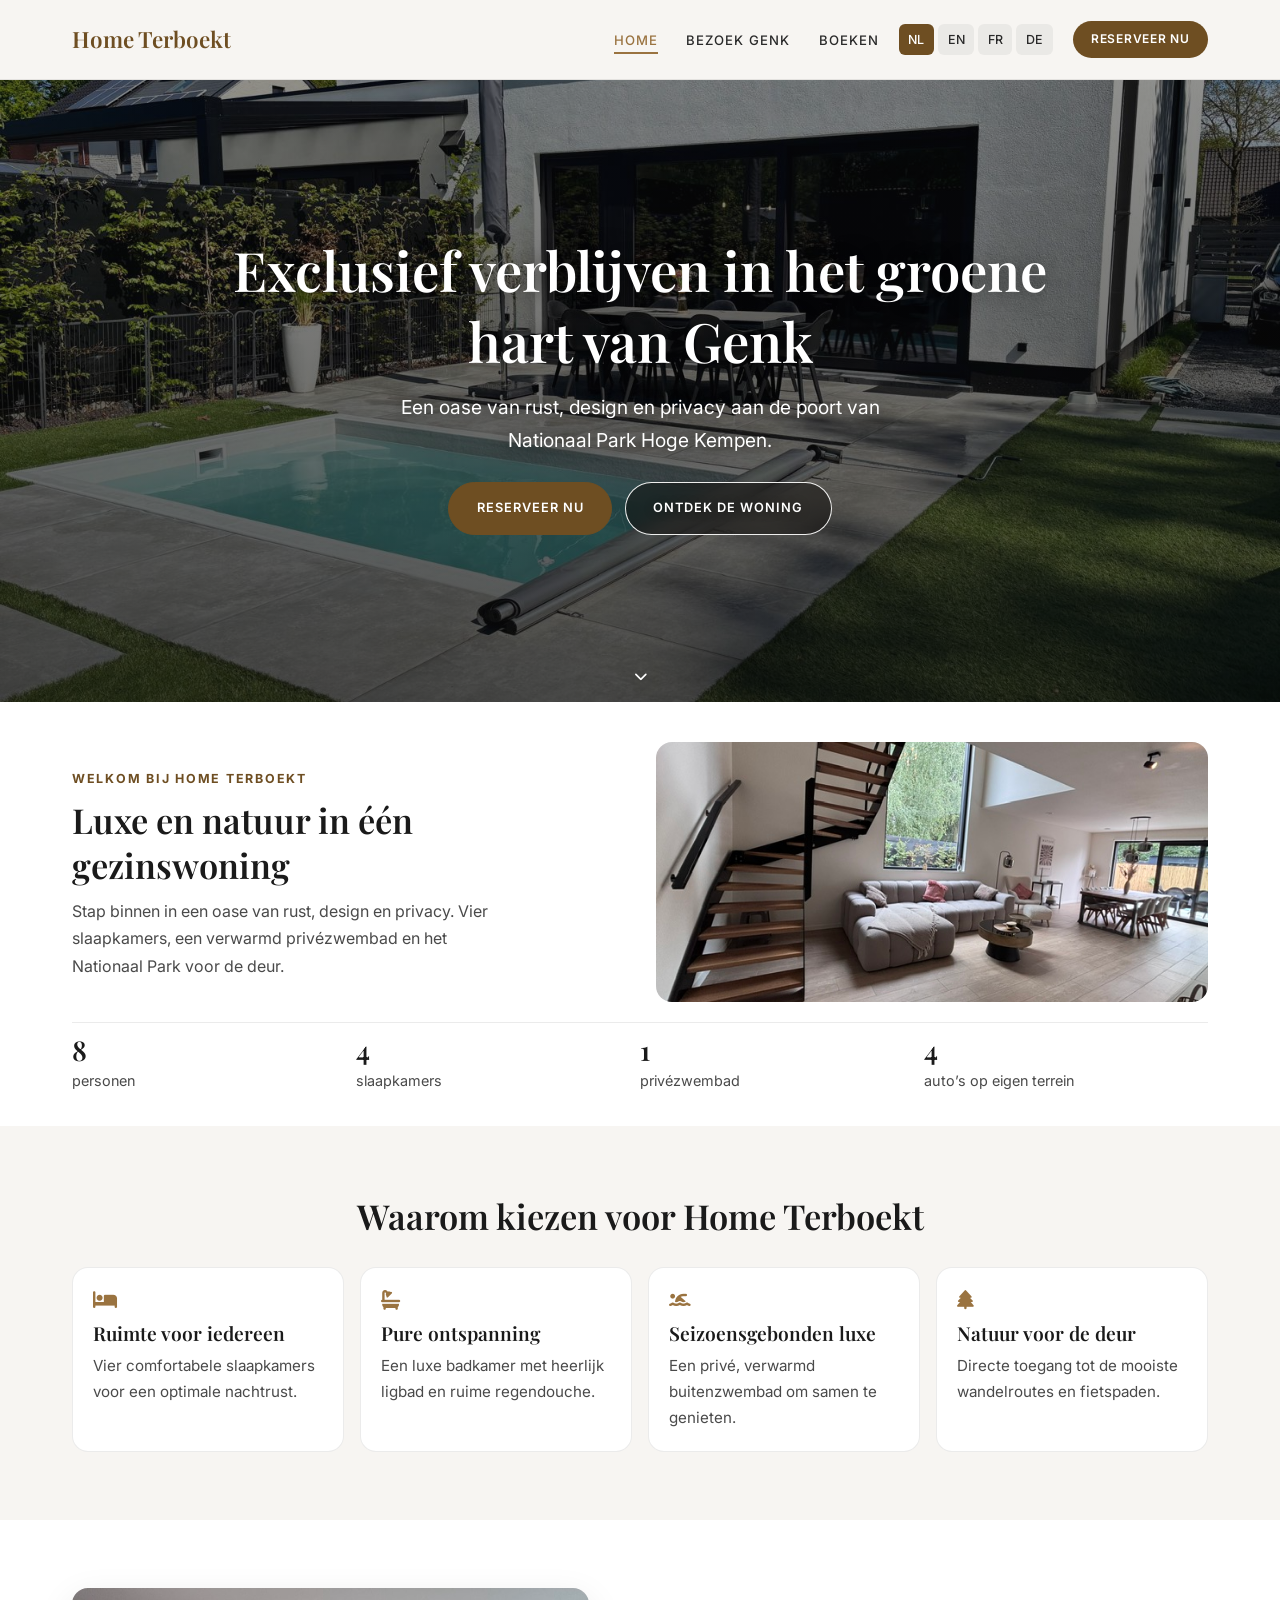
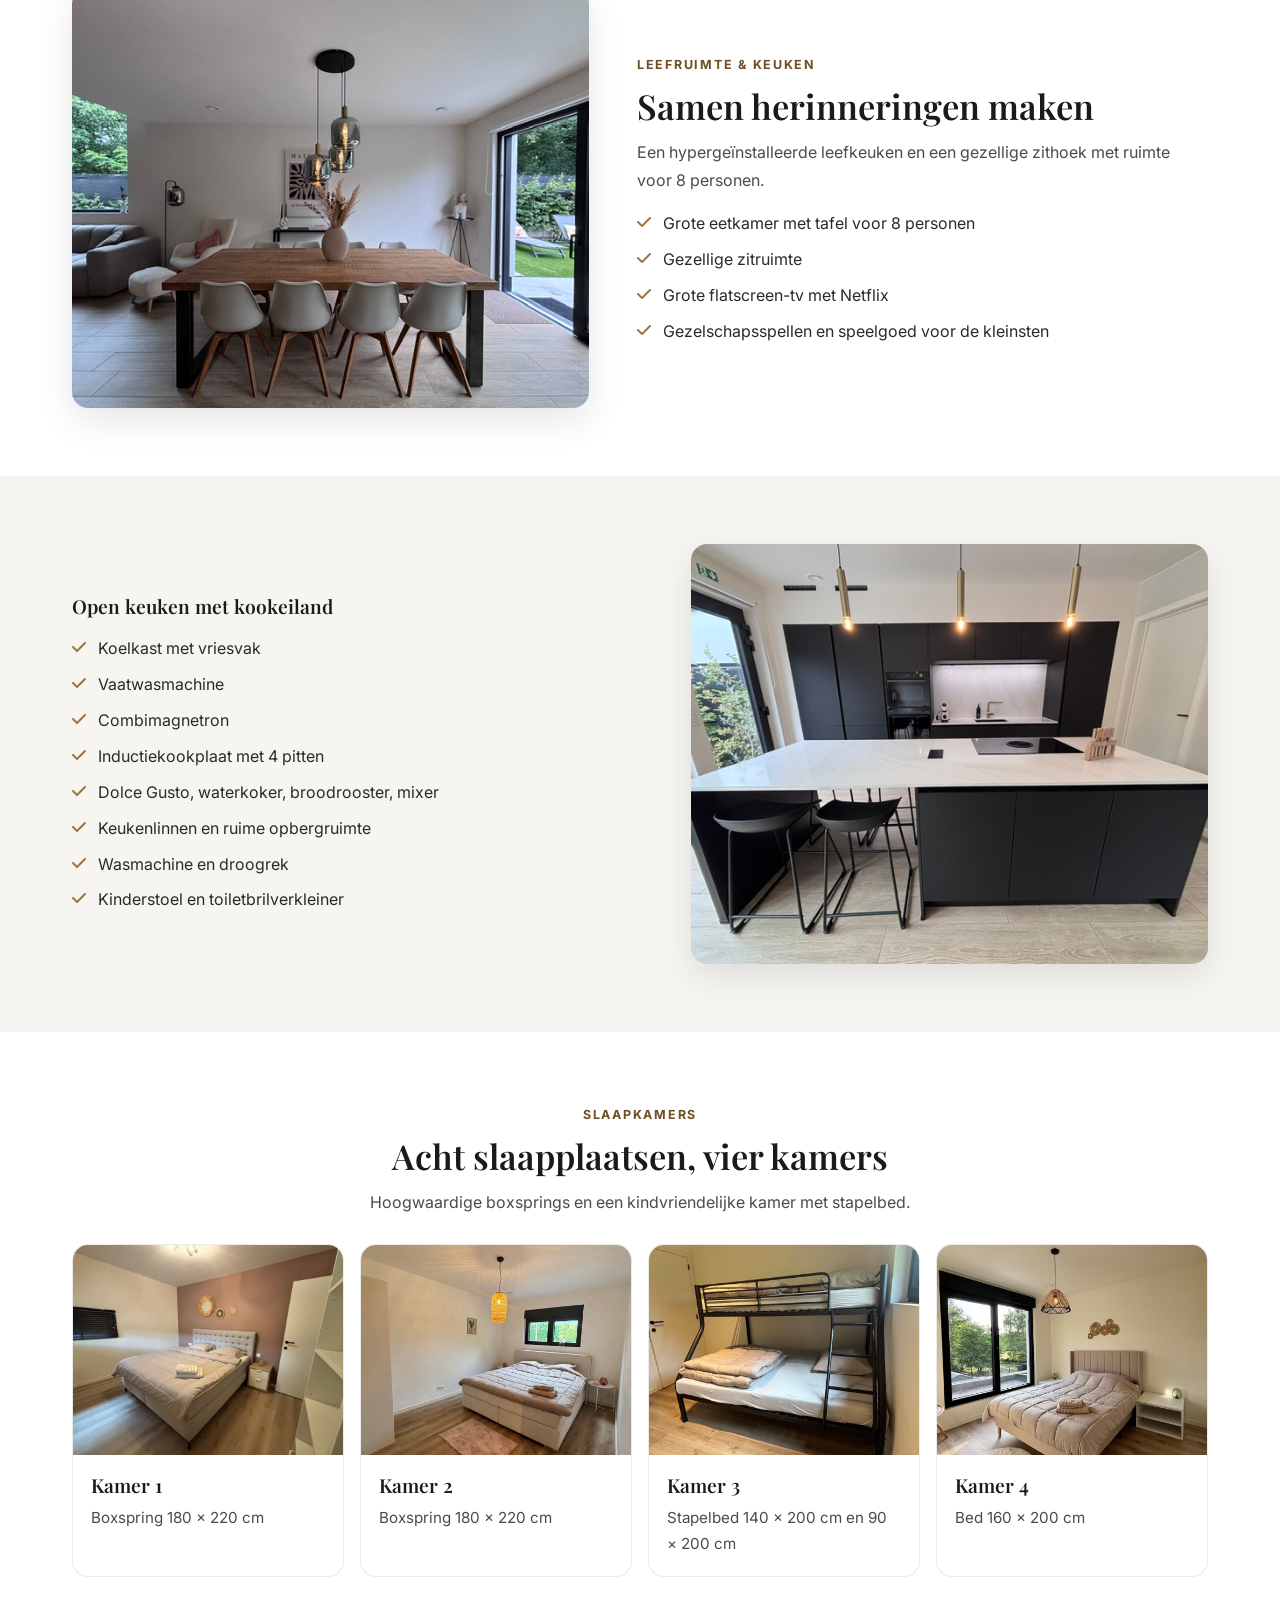
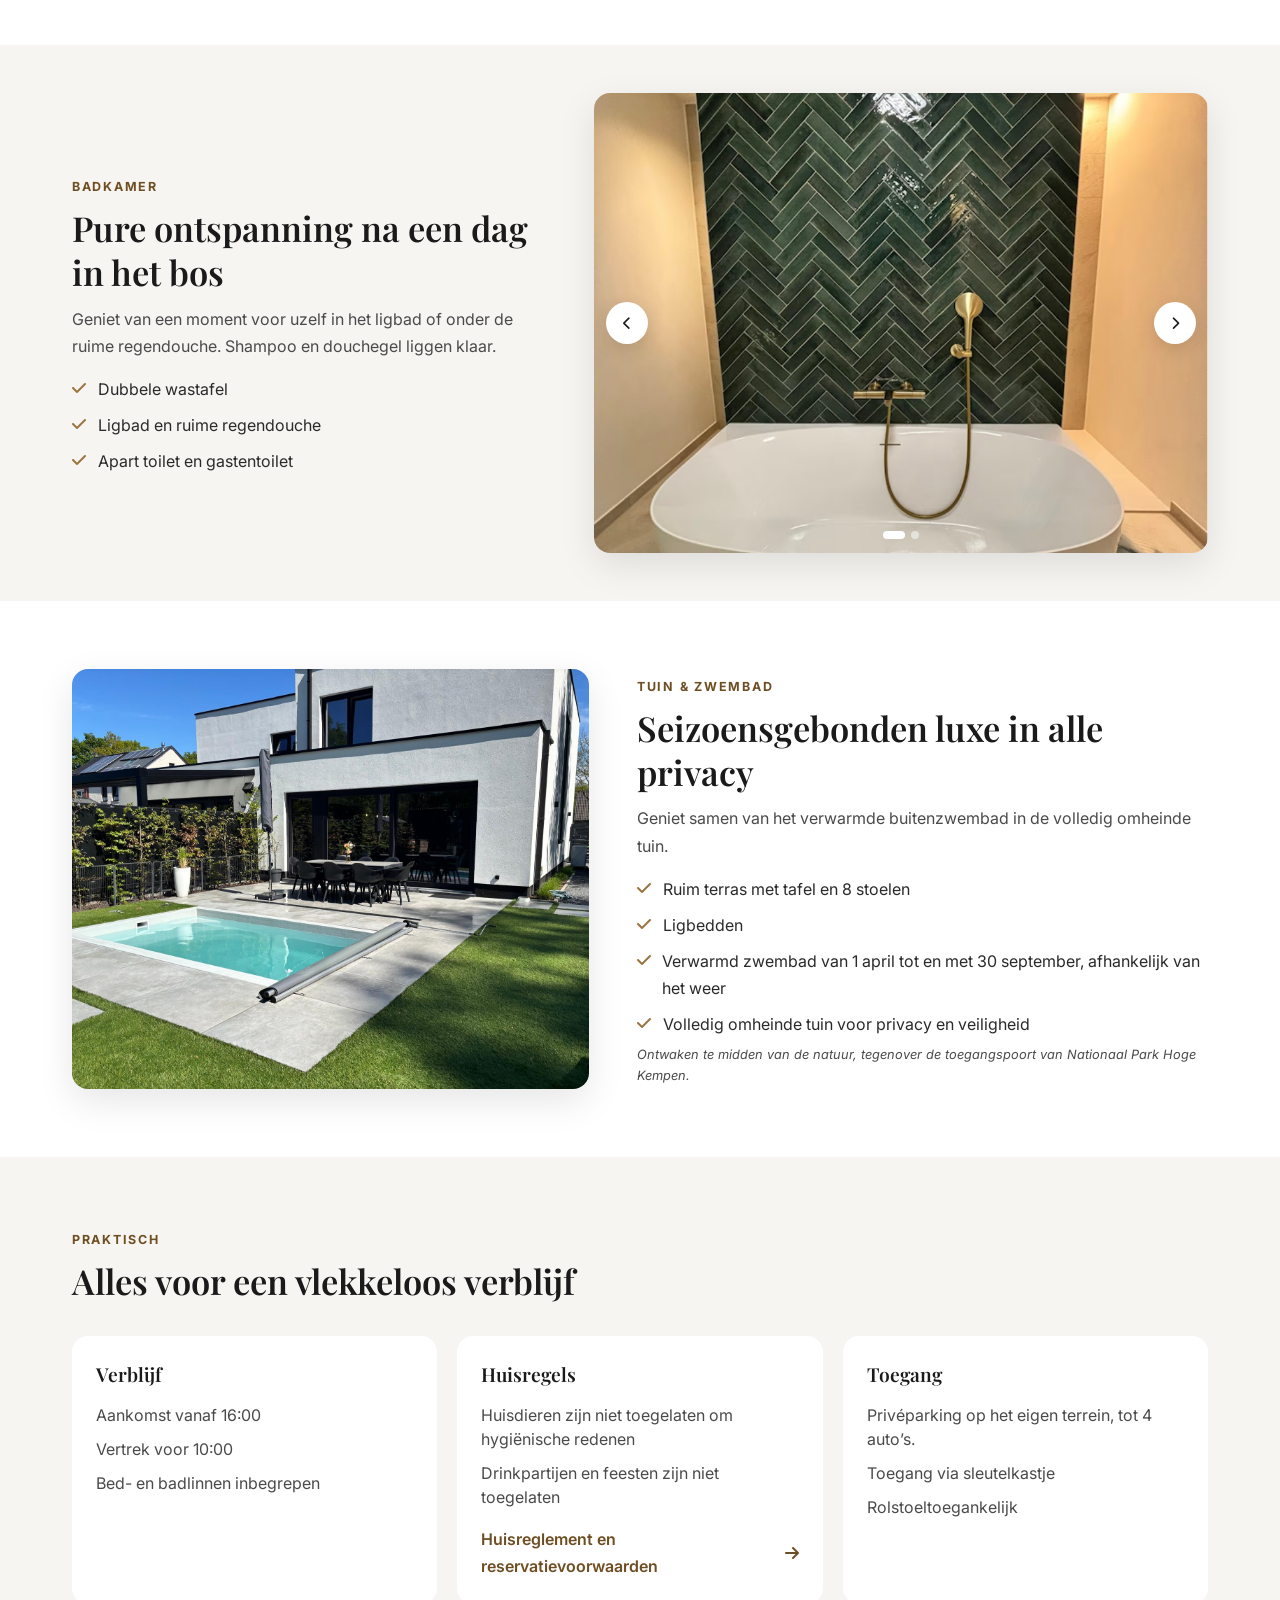
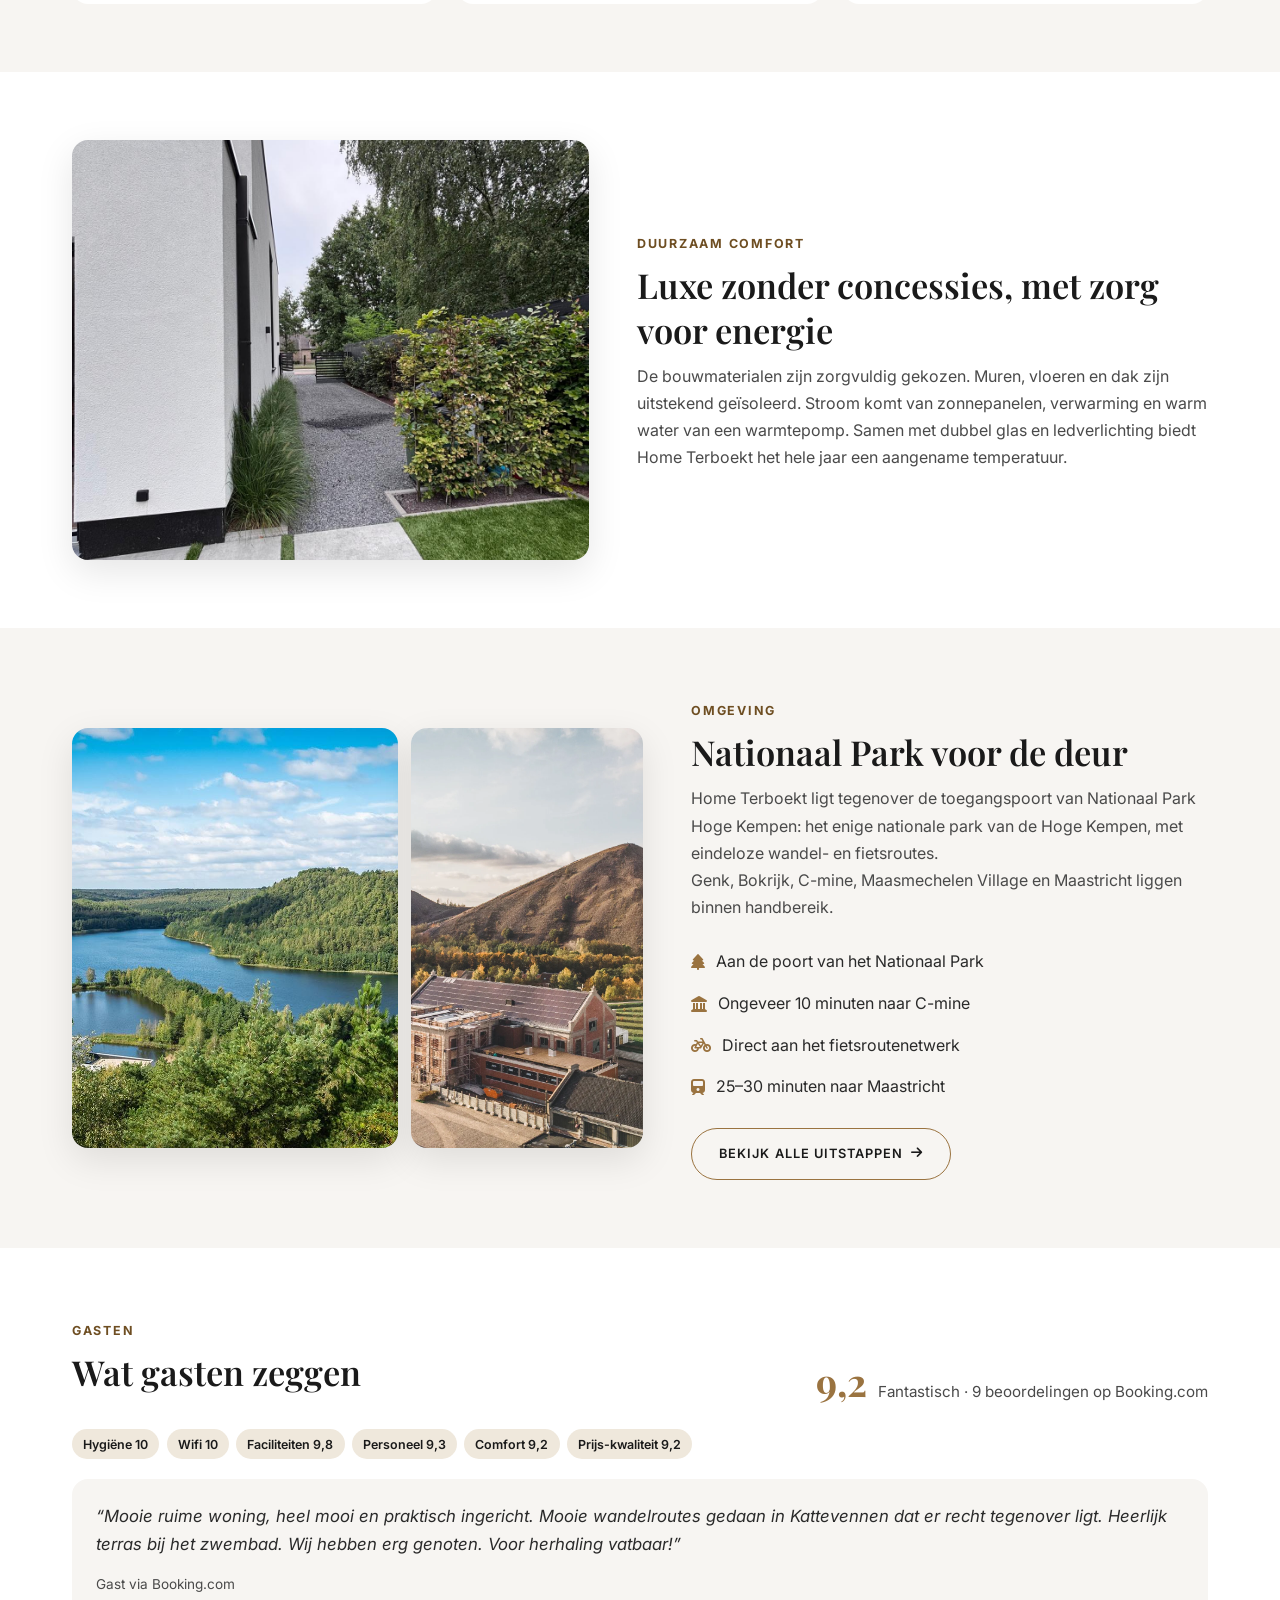
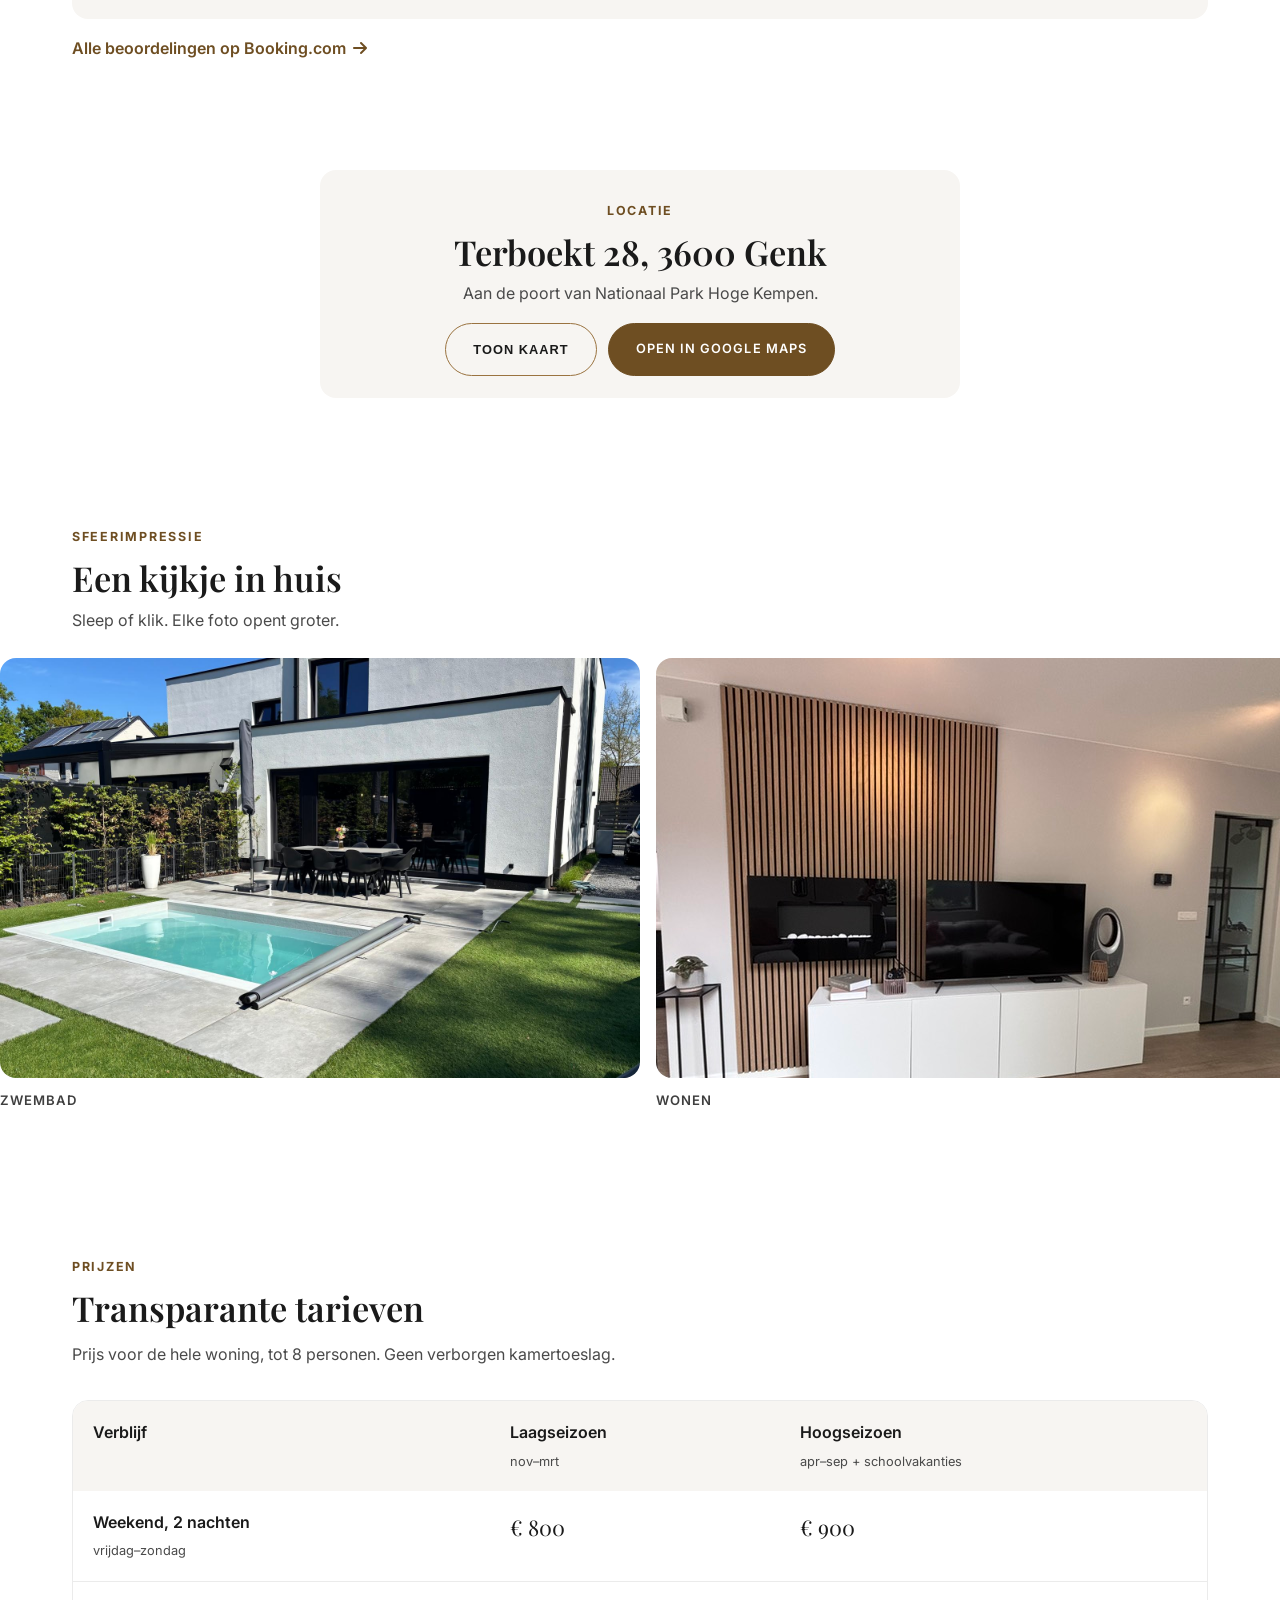
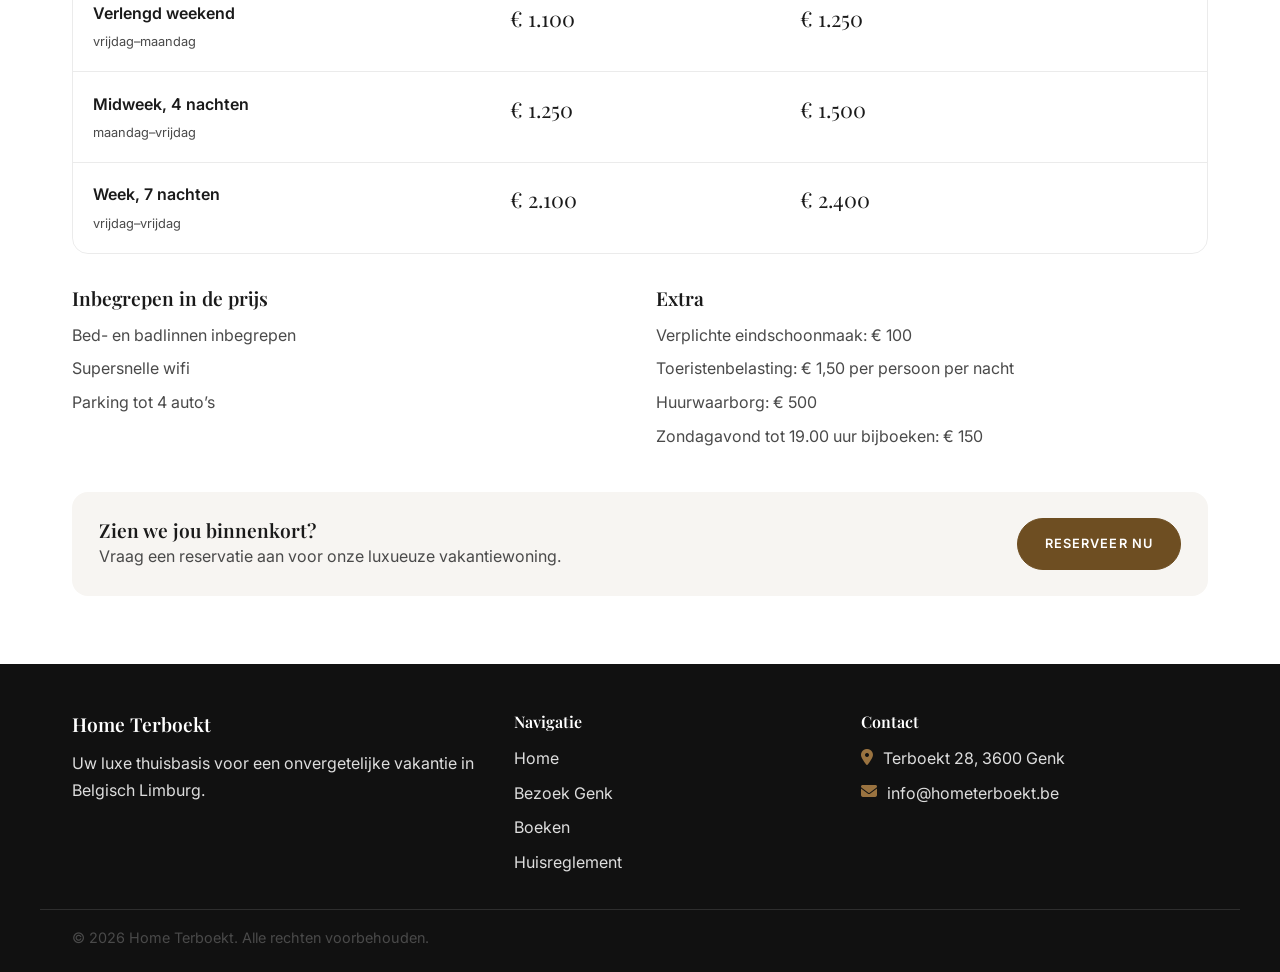
==== commit 0e94a585: "Show admin pricing and settings on the public site. Package prices, fees, and contact details were s" ====
--- a/public/index.html
+++ b/public/index.html
@@ -399,22 +399,22 @@
                         </tr>
                     </thead>
                     <tbody>
-                        <tr>
+                        <tr data-rate-package="weekend">
                             <th><span data-i18n="rate_weekend">Weekend, 2 nachten</span><small data-i18n="rate_weekend_sub">vrijdag–zondag</small></th>
                             <td data-rate="weekend" data-season="low">€ 800</td>
                             <td data-rate="weekend" data-season="high">€ 900</td>
                         </tr>
-                        <tr>
+                        <tr data-rate-package="extended">
                             <th><span data-i18n="rate_extended">Verlengd weekend</span><small data-i18n="rate_extended_sub">vrijdag–maandag</small></th>
                             <td data-rate="extended" data-season="low">€ 1.100</td>
                             <td data-rate="extended" data-season="high">€ 1.250</td>
                         </tr>
-                        <tr>
+                        <tr data-rate-package="midweek">
                             <th><span data-i18n="rate_midweek">Midweek, 4 nachten</span><small data-i18n="rate_midweek_sub">maandag–vrijdag</small></th>
                             <td data-rate="midweek" data-season="low">€ 1.250</td>
                             <td data-rate="midweek" data-season="high">€ 1.500</td>
                         </tr>
-                        <tr>
+                        <tr data-rate-package="week">
                             <th><span data-i18n="rate_week">Week, 7 nachten</span><small data-i18n="rate_week_sub">vrijdag–vrijdag</small></th>
                             <td data-rate="week" data-season="low">€ 2.100</td>
                             <td data-rate="week" data-season="high">€ 2.400</td>
@@ -435,6 +435,7 @@
                     <p data-i18n="fee_tax">Toeristenbelasting: € 1,50 per persoon per nacht</p>
                     <p data-i18n="fee_deposit">Huurwaarborg: € 500</p>
                     <p data-i18n="fee_sunday">Zondagavond tot 19.00 uur bijboeken: € 150</p>
+                    <p data-i18n="fee_extra_guest" data-extra-guest hidden>Extra gast vanaf de 5e persoon: € 0 per nacht</p>
                 </article>
             </div>
             <div class="cta-band">
--- a/public/assets/css/style.css
+++ b/public/assets/css/style.css
@@ -2,7 +2,9 @@
     --color-primary: #1a1a1a;
     --color-secondary: #f7f5f2;
     --color-accent: #9a7340;
-    --color-accent-dark: #6e4e22;
+    --color-accent-dark: #9a7340;
+    --color-accent-hover: #826032;
+    --color-accent-rgb: 154, 115, 64;
     --color-text: #2a2a2a;
     --color-text-muted: #4a4a4a;
     --color-white: #ffffff;
@@ -130,10 +132,8 @@
 }
 
 .logo a {
-    background: linear-gradient(135deg, #c0a062 0%, #e2c48a 100%);
-    -webkit-background-clip: text;
-    background-clip: text;
-    -webkit-text-fill-color: transparent;
+    background: none;
+    -webkit-text-fill-color: var(--color-accent);
     color: var(--color-accent);
 }
 
@@ -164,7 +164,7 @@
 }
 
 .main-nav a.active,
-.main-nav a:hover { color: var(--color-accent-dark); }
+.main-nav a:hover { color: var(--color-accent); }
 .main-nav a.active::after,
 .main-nav a:hover::after { width: 100%; }
 
@@ -203,7 +203,7 @@
 }
 
 .btn-nav:hover {
-    background: var(--color-accent-dark);
+    background: var(--color-accent-hover);
     color: var(--color-white);
 }
 
@@ -244,8 +244,8 @@
 }
 
 .btn-primary:hover {
-    background: var(--color-accent-dark);
-    border-color: var(--color-accent-dark);
+    background: var(--color-accent-hover);
+    border-color: var(--color-accent-hover);
     color: var(--color-white);
 }
 
@@ -271,7 +271,8 @@
 }
 
 .btn-outline:hover {
-    background: var(--color-accent);
+    background: var(--color-accent-hover);
+    border-color: var(--color-accent-hover);
     color: var(--color-white);
 }
 
@@ -548,6 +549,10 @@
     color: var(--color-primary);
 }
 .rate-table tbody tr + tr { border-top: 1px solid var(--color-line); }
+.rate-table tbody tr[hidden],
+.price-card[hidden] {
+    display: none;
+}
 .rate-notes {
     display: grid;
     grid-template-columns: 1fr 1fr;
@@ -668,7 +673,7 @@
 }
 .dark h2, .dark h3, .dark p, .dark .section-label, .dark li, .dark span { color: var(--color-white); }
 .dark p { color: rgba(255, 255, 255, 0.86); }
-.dark .section-label { color: #e2c48a; }
+.dark .section-label { color: var(--color-accent); }
 
 .caption {
     font-size: 0.92rem;
@@ -1055,7 +1060,7 @@
 .footer-col p, .footer-col li, .footer-col a { color: rgba(255, 255, 255, 0.86); }
 .footer-col ul { list-style: none; }
 .footer-col li { margin-bottom: 0.45rem; }
-.footer-col a:hover { color: #e2c48a; }
+.footer-col a:hover { color: var(--color-accent); }
 
 .contact-info li {
     display: flex;
@@ -1063,7 +1068,7 @@
     align-items: flex-start;
 }
 
-.contact-info i { color: #e2c48a; margin-top: 0.2rem; }
+.contact-info i { color: var(--color-accent); margin-top: 0.2rem; }
 
 .footer-bottom {
     border-top: 1px solid rgba(255, 255, 255, 0.12);
@@ -1213,8 +1218,7 @@
     inset: 0;
     z-index: -1;
     background:
-        linear-gradient(90deg, rgba(14, 11, 8, 0.78) 0%, rgba(14, 11, 8, 0.42) 46%, rgba(14, 11, 8, 0.18) 100%),
-        linear-gradient(180deg, rgba(14, 11, 8, 0.2) 0%, rgba(14, 11, 8, 0.55) 100%);
+        linear-gradient(180deg, rgba(26, 26, 26, 0.22) 0%, rgba(26, 26, 26, 0.38) 52%, rgba(26, 26, 26, 0.52) 100%);
 }
 
 .booking-hero-copy {
@@ -1229,7 +1233,7 @@
 
 .booking-hero-kicker,
 .booking-hero .section-kicker {
-    color: #e2c48a;
+    color: var(--color-accent);
 }
 
 .booking-hero h1 {
@@ -1271,9 +1275,9 @@
     display: inline-flex;
     align-items: center;
     justify-content: center;
-    background: rgba(226, 196, 138, 0.2);
-    border: 1px solid rgba(226, 196, 138, 0.55);
-    color: #e2c48a;
+    background: rgba(var(--color-accent-rgb), 0.2);
+    border: 1px solid rgba(var(--color-accent-rgb), 0.55);
+    color: var(--color-accent);
     font-size: 0.72rem;
     font-weight: 700;
 }
@@ -1382,16 +1386,16 @@
 }
 
 .booking-progress button.is-done .booking-progress-index {
-    background: rgba(154, 115, 64, 0.18);
-    color: var(--color-accent-dark);
+    background: rgba(var(--color-accent-rgb), 0.16);
+    color: var(--color-accent-hover);
 }
 
 .booking-range {
     margin: 0;
     padding: 0.55rem 0.8rem;
     border-radius: 999px;
-    background: rgba(154, 115, 64, 0.1);
-    color: var(--color-accent-dark);
+    background: rgba(var(--color-accent-rgb), 0.12);
+    color: var(--color-accent-hover);
     font-size: 0.82rem;
     font-weight: 600;
     white-space: nowrap;
@@ -1481,7 +1485,7 @@
 }
 
 .cal-day:hover:not(:disabled):not(.is-unavailable):not(.is-past) {
-    background: rgba(154, 115, 64, 0.12);
+    background: rgba(var(--color-accent-rgb), 0.12);
 }
 
 .cal-day:active:not(:disabled) {
@@ -1505,8 +1509,8 @@
 }
 
 .cal-day.is-in-range {
-    background: rgba(192, 160, 98, 0.2);
-    color: var(--color-accent-dark);
+    background: rgba(var(--color-accent-rgb), 0.2);
+    color: var(--color-accent-hover);
     text-decoration: none;
     border-radius: 10px;
 }
@@ -1660,6 +1664,10 @@
     color: var(--color-accent-dark);
 }
 
+.booking-turnstile {
+    margin: 1rem 0 0.25rem;
+}
+
 .booking-actions {
     display: flex;
     gap: 0.7rem;
@@ -1814,37 +1822,15 @@
 }
 
 @media (prefers-reduced-transparency: reduce) {
-    .booking-hero::before { background: rgba(16, 12, 8, 0.78); }
+    .booking-hero::before { background: rgba(42, 32, 20, 0.42); }
 }
 
 /* Visual QA — contrast, chrome, mosaic, Genk cards */
-.logo a {
-    background: linear-gradient(135deg, #6e4e22 0%, #b08a45 100%);
-    color: #6e4e22;
-}
-
-.lang-switcher a.active,
-.lang-switcher a:hover,
-.btn-nav {
-    background: var(--color-accent-dark);
-    color: var(--color-white);
-}
-
-.btn-nav:hover {
-    background: var(--color-primary);
-    color: var(--color-white);
-}
-
-.btn-outline:hover {
-    background: var(--color-accent-dark);
-    border-color: var(--color-accent-dark);
-    color: var(--color-white);
-}
 
 .section-label,
 .section-kicker,
 .section-badge {
-    color: var(--color-accent-dark);
+    color: var(--color-accent);
 }
 
 .lookbook-slide figcaption {
@@ -1904,7 +1890,7 @@
     appearance: none;
     -webkit-appearance: none;
     background-color: #fff;
-    background-image: url("data:image/svg+xml,%3Csvg xmlns='http://www.w3.org/2000/svg' width='12' height='8' viewBox='0 0 12 8'%3E%3Cpath fill='%236e4e22' d='M1 1.2L6 6.2 11 1.2' stroke='%236e4e22' stroke-width='1.2' fill='none'/%3E%3C/svg%3E");
+    background-image: url("data:image/svg+xml,%3Csvg xmlns='http://www.w3.org/2000/svg' width='12' height='8' viewBox='0 0 12 8'%3E%3Cpath fill='%239a7340' d='M1 1.2L6 6.2 11 1.2' stroke='%239a7340' stroke-width='1.2' fill='none'/%3E%3C/svg%3E");
     background-repeat: no-repeat;
     background-position: right 0.9rem center;
     background-size: 12px;
@@ -1913,6 +1899,11 @@
 
 .lightbox {
     z-index: 10000;
+    isolation: isolate;
+}
+
+body.lightbox-open .map-actions {
+    visibility: hidden;
 }
 
 .lightbox-close,
@@ -1928,11 +1919,6 @@
     pointer-events: none;
 }
 
-.booking-hero::before {
-    background:
-        linear-gradient(90deg, rgba(14, 11, 8, 0.82) 0%, rgba(14, 11, 8, 0.5) 48%, rgba(14, 11, 8, 0.38) 100%),
-        linear-gradient(180deg, rgba(14, 11, 8, 0.28) 0%, rgba(14, 11, 8, 0.6) 100%);
-}
 
 @media (max-width: 980px) {
     .village-grid.trio {
@@ -1966,3 +1952,37 @@
         grid-template-columns: 1fr;
     }
 }
+
+/* Locked contrast: gold #c0a062 fails WCAG on cream and as a white-text button fill */
+.logo a {
+    background: none !important;
+    -webkit-background-clip: unset !important;
+    background-clip: unset !important;
+    -webkit-text-fill-color: #6e4e22 !important;
+    color: #6e4e22 !important;
+}
+
+.btn-primary,
+.btn-nav,
+.lang-switcher a.active,
+.lang-switcher a:hover {
+    background: #6e4e22;
+    border-color: #6e4e22;
+    color: #fff;
+}
+
+.btn-primary:hover,
+.btn-nav:hover {
+    background: #1a1a1a;
+    border-color: #1a1a1a;
+    color: #fff;
+}
+
+.section-label,
+.section-kicker,
+.section-badge,
+.btn-link,
+.checkbox a {
+    color: #6e4e22;
+}
+
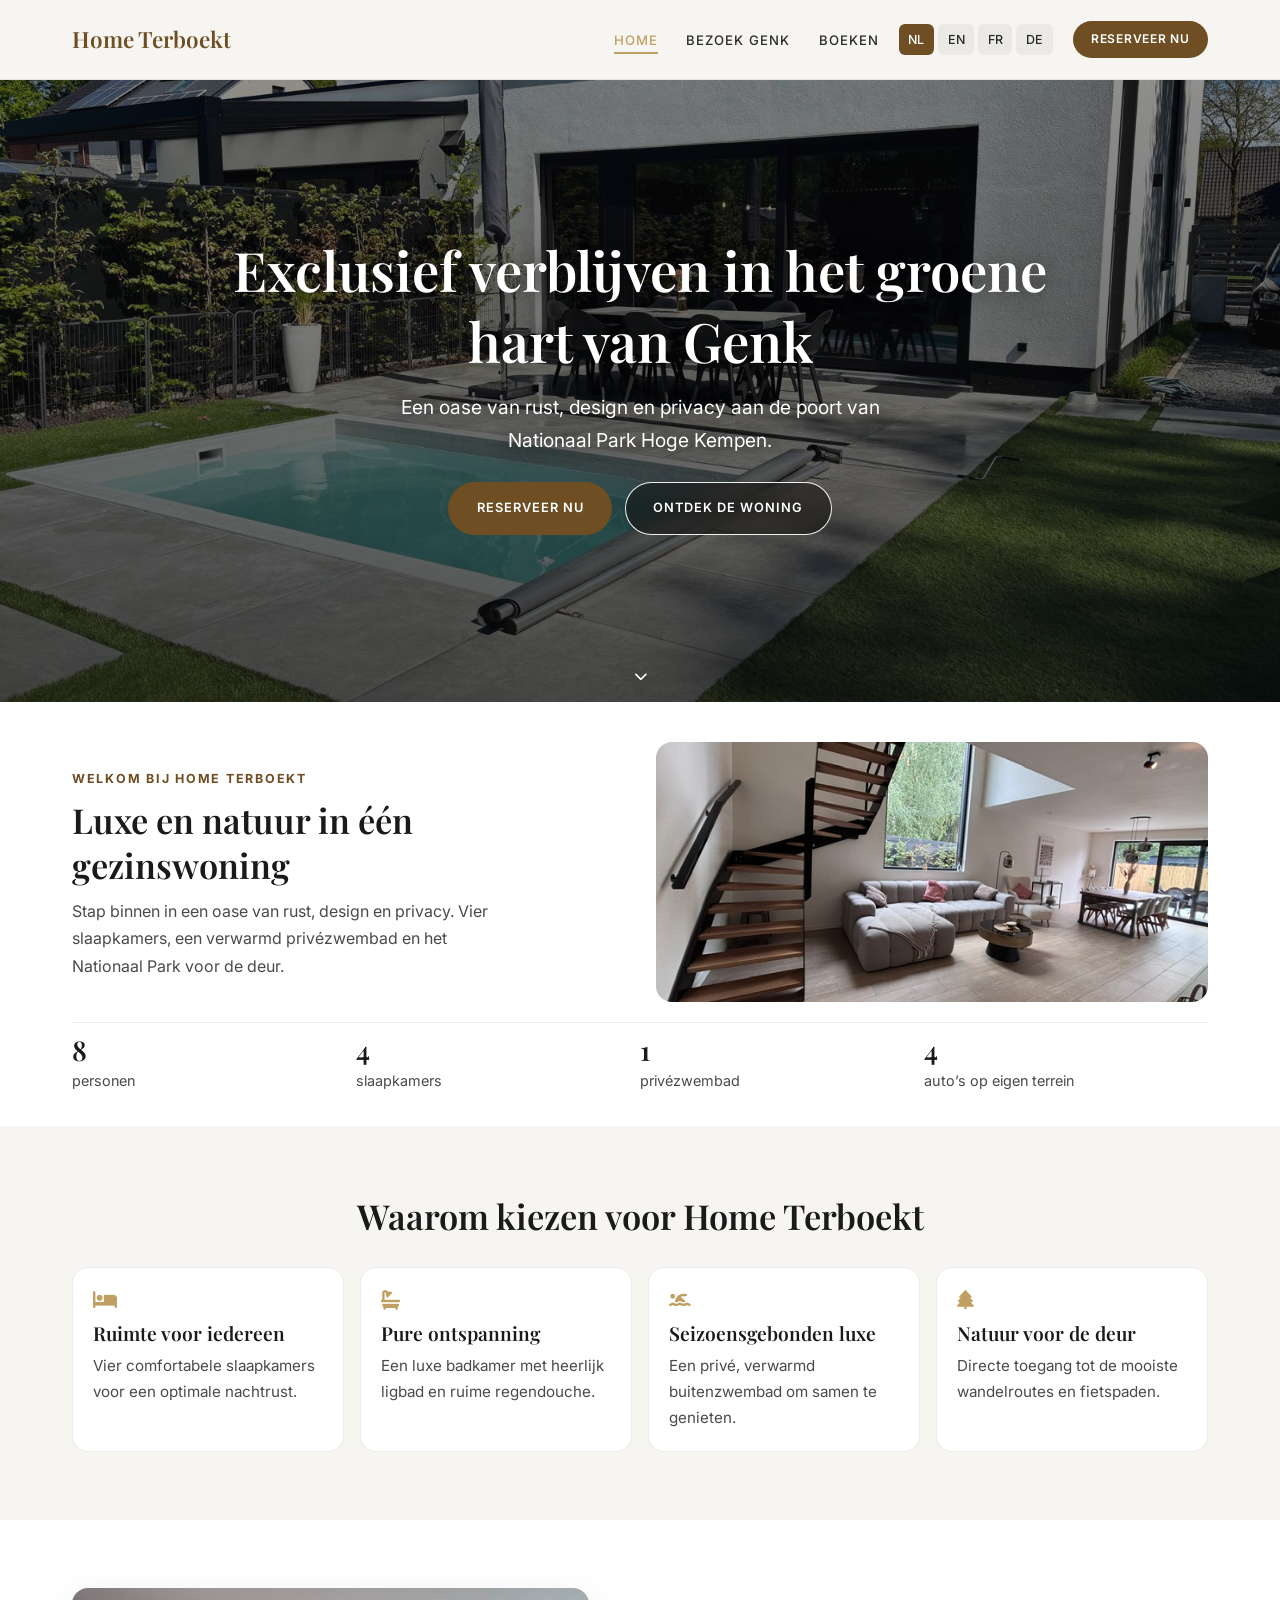
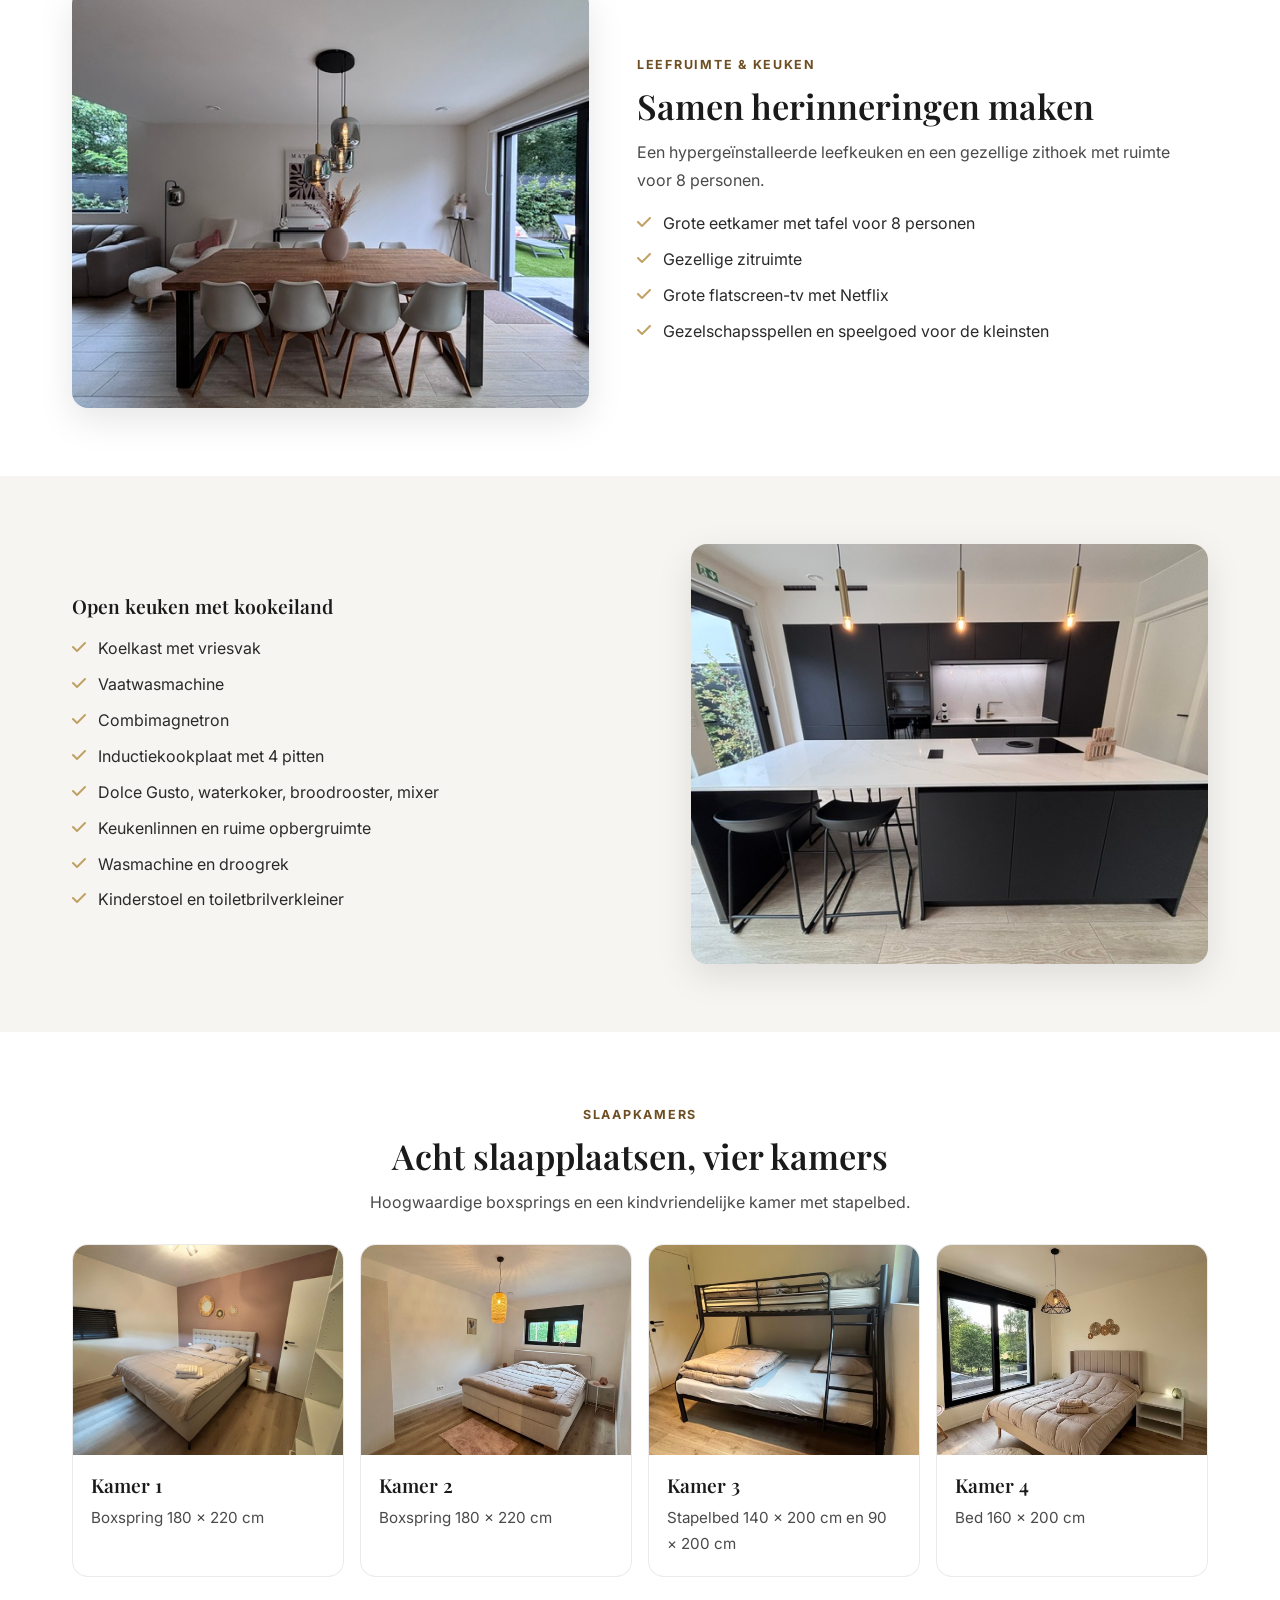
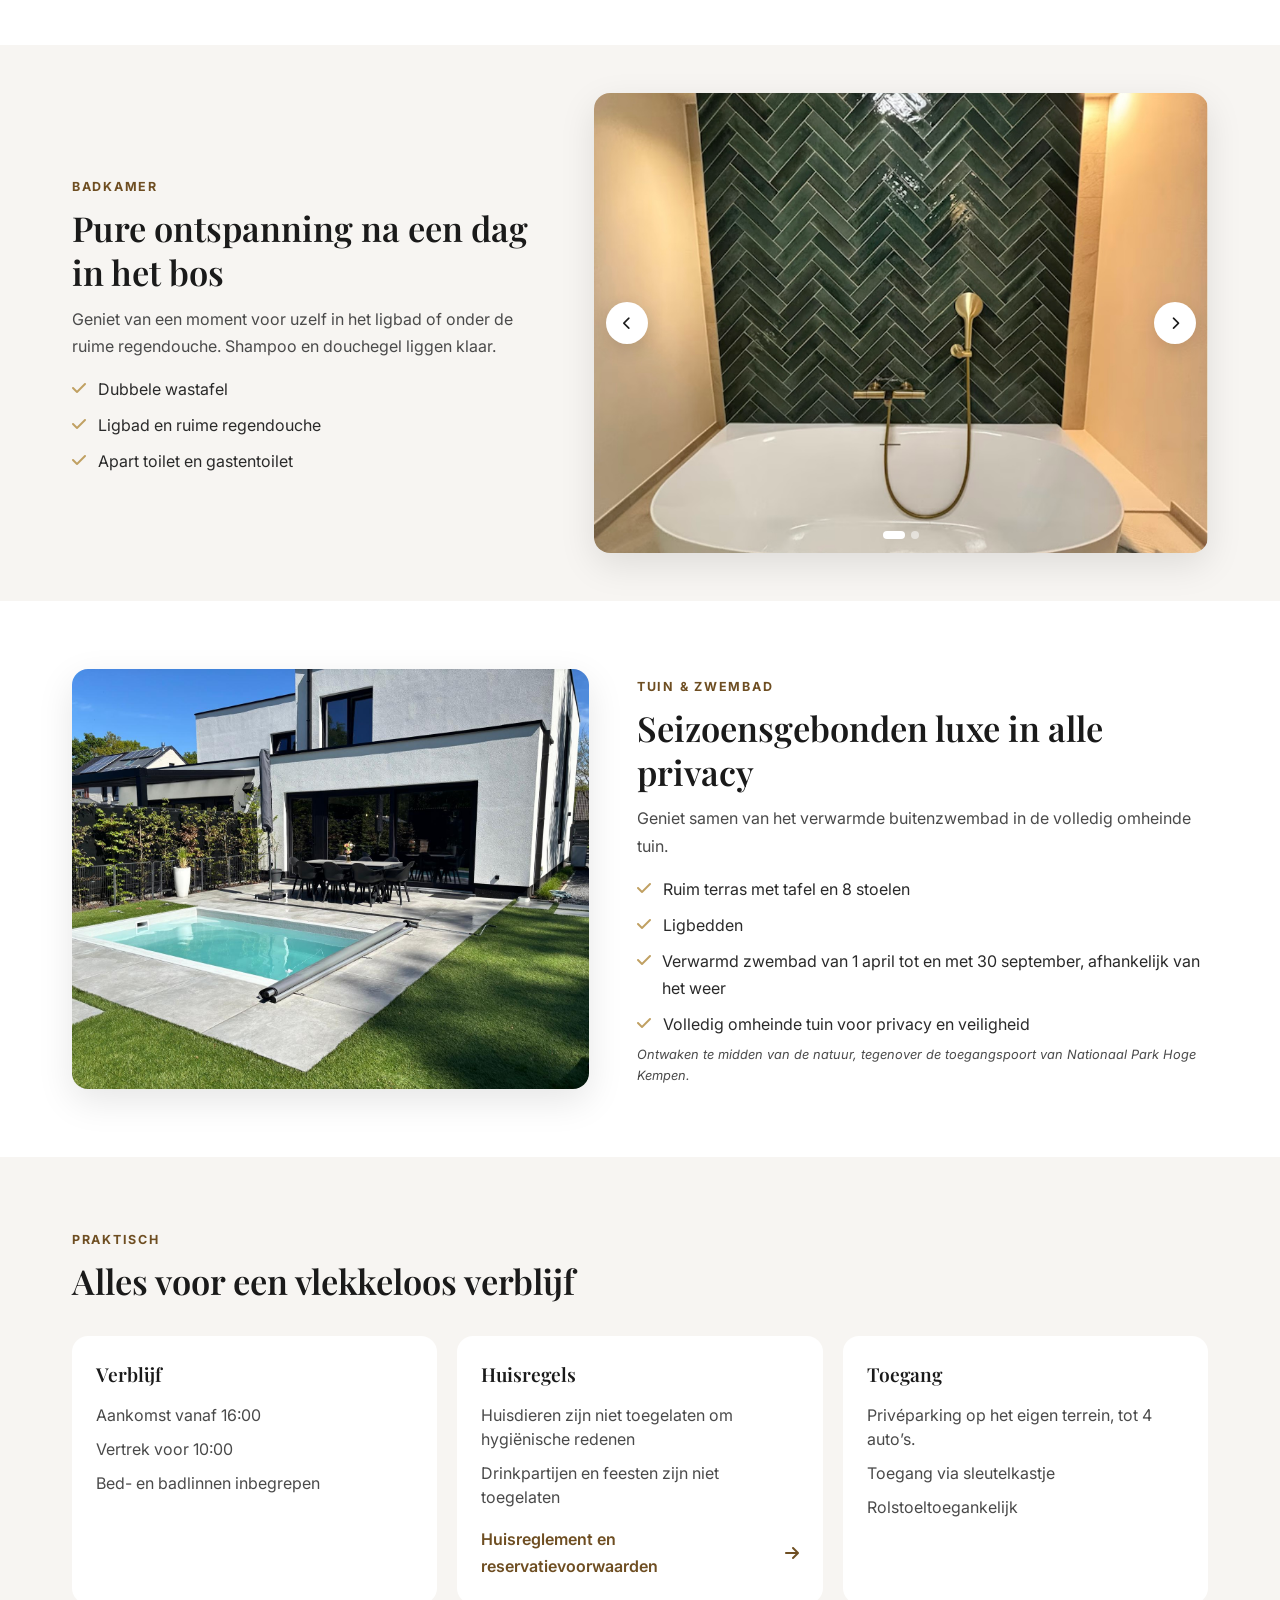
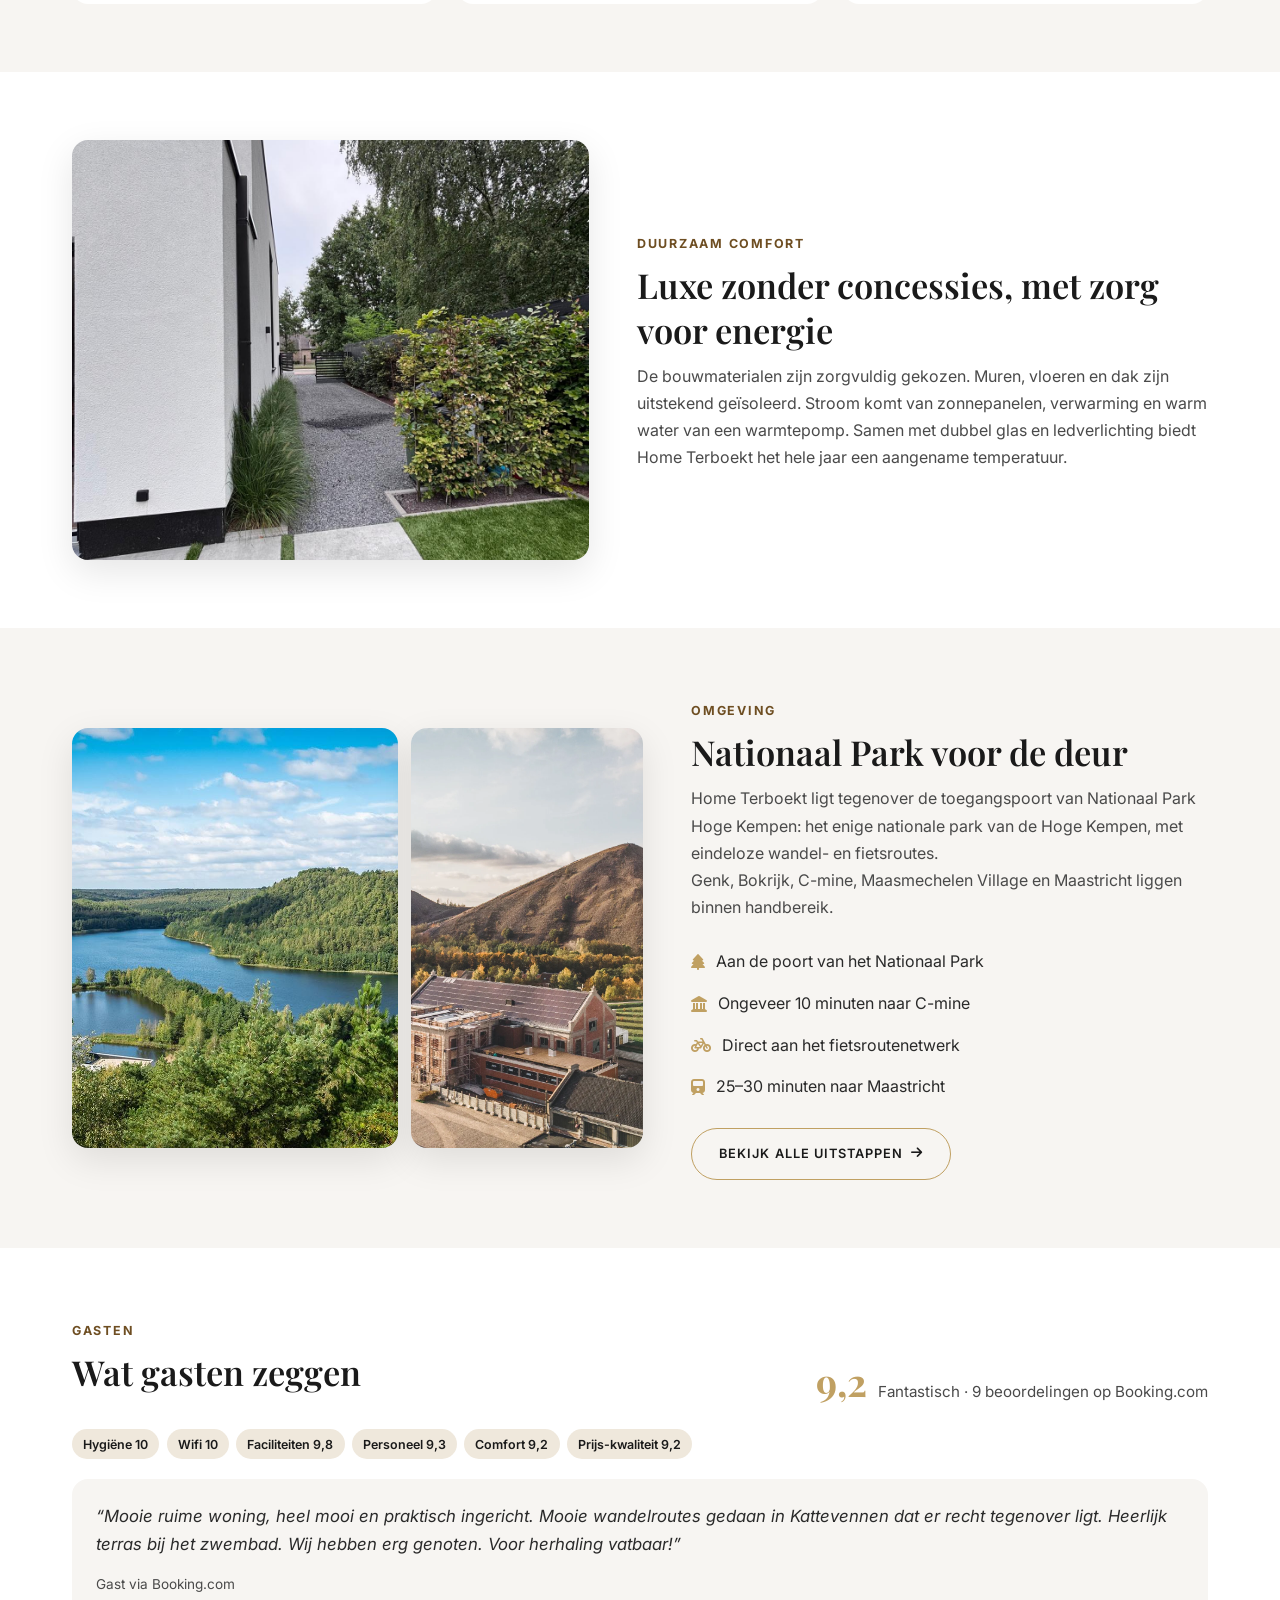
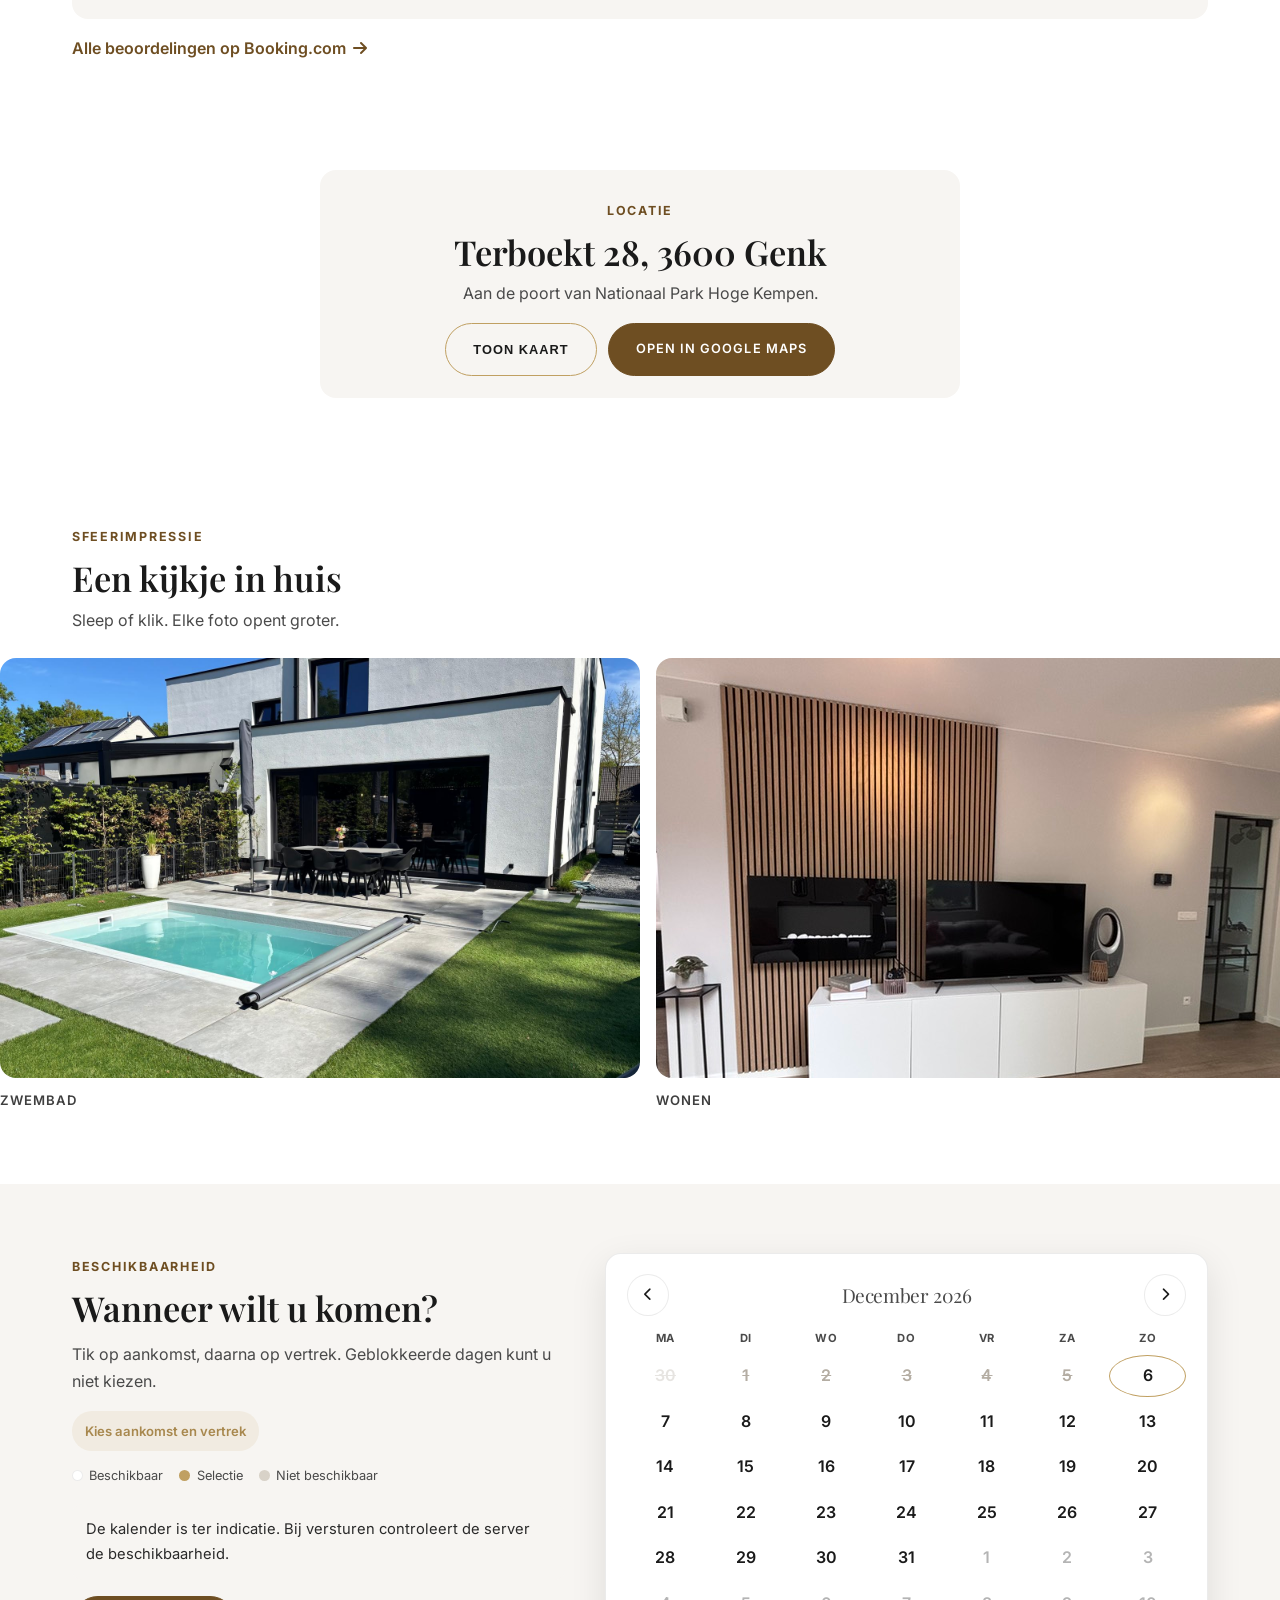
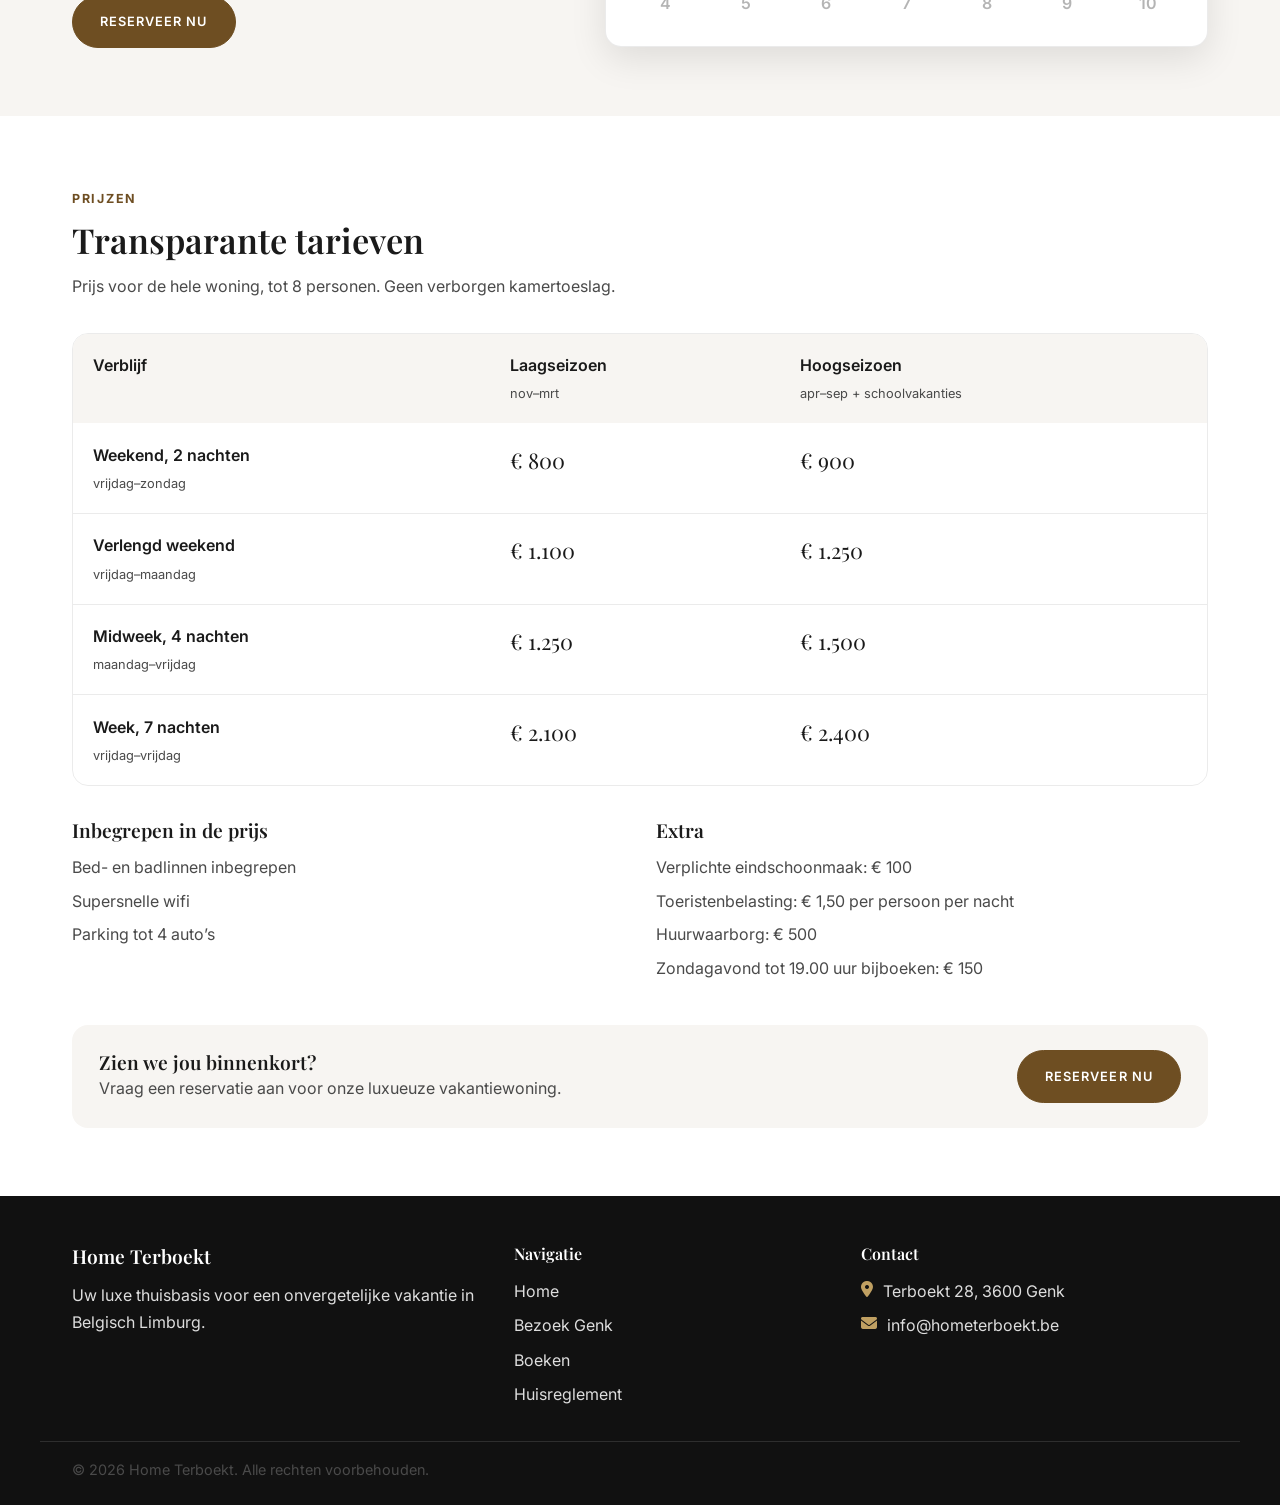
==== commit 407a4c82: "Let the manager approve a booking from email. A signed Goedkeuren button in the new-request mail con" ====
--- a/public/index.html
+++ b/public/index.html
@@ -379,6 +379,27 @@
                 <img src="assets/img/voorgevel-huis-dag.jpg" alt="Gevel en oprit">
                 <figcaption data-i18n="cap_arrival">Aankomst</figcaption>
             </figure>
+        </div>
+    </section>
+
+    <section class="home-avail" id="availability">
+        <div class="container home-avail-shell">
+            <div class="home-avail-copy">
+                <span class="section-label" data-i18n="home_avail_kicker">Beschikbaarheid</span>
+                <h2 data-i18n="home_avail_title">Wanneer wilt u komen?</h2>
+                <p data-i18n="book_dates_help">Tik op aankomst, daarna op vertrek. Geblokkeerde dagen kunt u niet kiezen.</p>
+                <p class="booking-range is-empty" data-home-range>Kies aankomst en vertrek</p>
+                <div class="cal-legend">
+                    <span><i class="leg-available"></i> <span data-i18n="book_legend_available">Beschikbaar</span></span>
+                    <span><i class="leg-range"></i> <span data-i18n="book_legend_selected">Selectie</span></span>
+                    <span><i class="leg-blocked"></i> <span data-i18n="book_unavailable">Niet beschikbaar</span></span>
+                </div>
+                <p class="form-help booking-note" data-home-note hidden></p>
+                <a href="contact.html" class="btn btn-primary" data-home-cta data-i18n="cta_book">Reserveer nu</a>
+            </div>
+            <div class="form-card home-avail-cal">
+                <div data-home-cal class="cal" aria-label="Beschikbaarheidskalender"></div>
+            </div>
         </div>
     </section>
 
@@ -453,6 +474,9 @@
     <script src="components/footer.js"></script>
     <script src="assets/js/translations.js"></script>
     <script src="assets/js/pricing.js"></script>
+    <script src="assets/js/booking/api.js"></script>
+    <script src="assets/js/booking/calendar.js"></script>
+    <script src="assets/js/booking/home-availability.js"></script>
     <script src="assets/js/gallery.js"></script>
     <script src="assets/js/script.js"></script>
 </body>
--- a/public/assets/css/style.css
+++ b/public/assets/css/style.css
@@ -1,10 +1,10 @@
 :root {
     --color-primary: #1a1a1a;
     --color-secondary: #f7f5f2;
-    --color-accent: #9a7340;
-    --color-accent-dark: #9a7340;
-    --color-accent-hover: #826032;
-    --color-accent-rgb: 154, 115, 64;
+    --color-accent: #c0a062;
+    --color-accent-dark: #c0a062;
+    --color-accent-hover: #a8884e;
+    --color-accent-rgb: 192, 160, 98;
     --color-text: #2a2a2a;
     --color-text-muted: #4a4a4a;
     --color-white: #ffffff;
@@ -132,8 +132,10 @@
 }
 
 .logo a {
-    background: none;
-    -webkit-text-fill-color: var(--color-accent);
+    background: linear-gradient(135deg, var(--color-accent) 0%, #e2c48a 100%);
+    -webkit-background-clip: text;
+    background-clip: text;
+    -webkit-text-fill-color: transparent;
     color: var(--color-accent);
 }
 
@@ -1791,6 +1793,45 @@
     color: var(--color-text-muted);
 }
 
+.home-avail {
+    background: var(--color-secondary);
+}
+
+.home-avail-shell {
+    display: grid;
+    grid-template-columns: minmax(0, 0.9fr) minmax(0, 1.1fr);
+    gap: 2.5rem;
+    align-items: center;
+}
+
+.home-avail-copy .booking-range {
+    display: inline-block;
+    margin: 1rem 0 0.85rem;
+}
+
+.home-avail-copy .cal-legend {
+    margin: 0 0 1.1rem;
+}
+
+.home-avail-copy .btn {
+    margin-top: 0.35rem;
+}
+
+.home-avail-cal {
+    padding: 1.25rem 1.3rem 1.35rem;
+}
+
+.home-avail-cal .cal {
+    margin: 0;
+    padding: 0;
+    border: 0;
+    background: transparent;
+}
+
+@media (max-width: 980px) {
+    .home-avail-shell { grid-template-columns: 1fr; }
+}
+
 .booking-rates {
     padding-top: 2.4rem;
 }
@@ -1890,7 +1931,7 @@
     appearance: none;
     -webkit-appearance: none;
     background-color: #fff;
-    background-image: url("data:image/svg+xml,%3Csvg xmlns='http://www.w3.org/2000/svg' width='12' height='8' viewBox='0 0 12 8'%3E%3Cpath fill='%239a7340' d='M1 1.2L6 6.2 11 1.2' stroke='%239a7340' stroke-width='1.2' fill='none'/%3E%3C/svg%3E");
+    background-image: url("data:image/svg+xml,%3Csvg xmlns='http://www.w3.org/2000/svg' width='12' height='8' viewBox='0 0 12 8'%3E%3Cpath fill='%23c0a062' d='M1 1.2L6 6.2 11 1.2' stroke='%23c0a062' stroke-width='1.2' fill='none'/%3E%3C/svg%3E");
     background-repeat: no-repeat;
     background-position: right 0.9rem center;
     background-size: 12px;
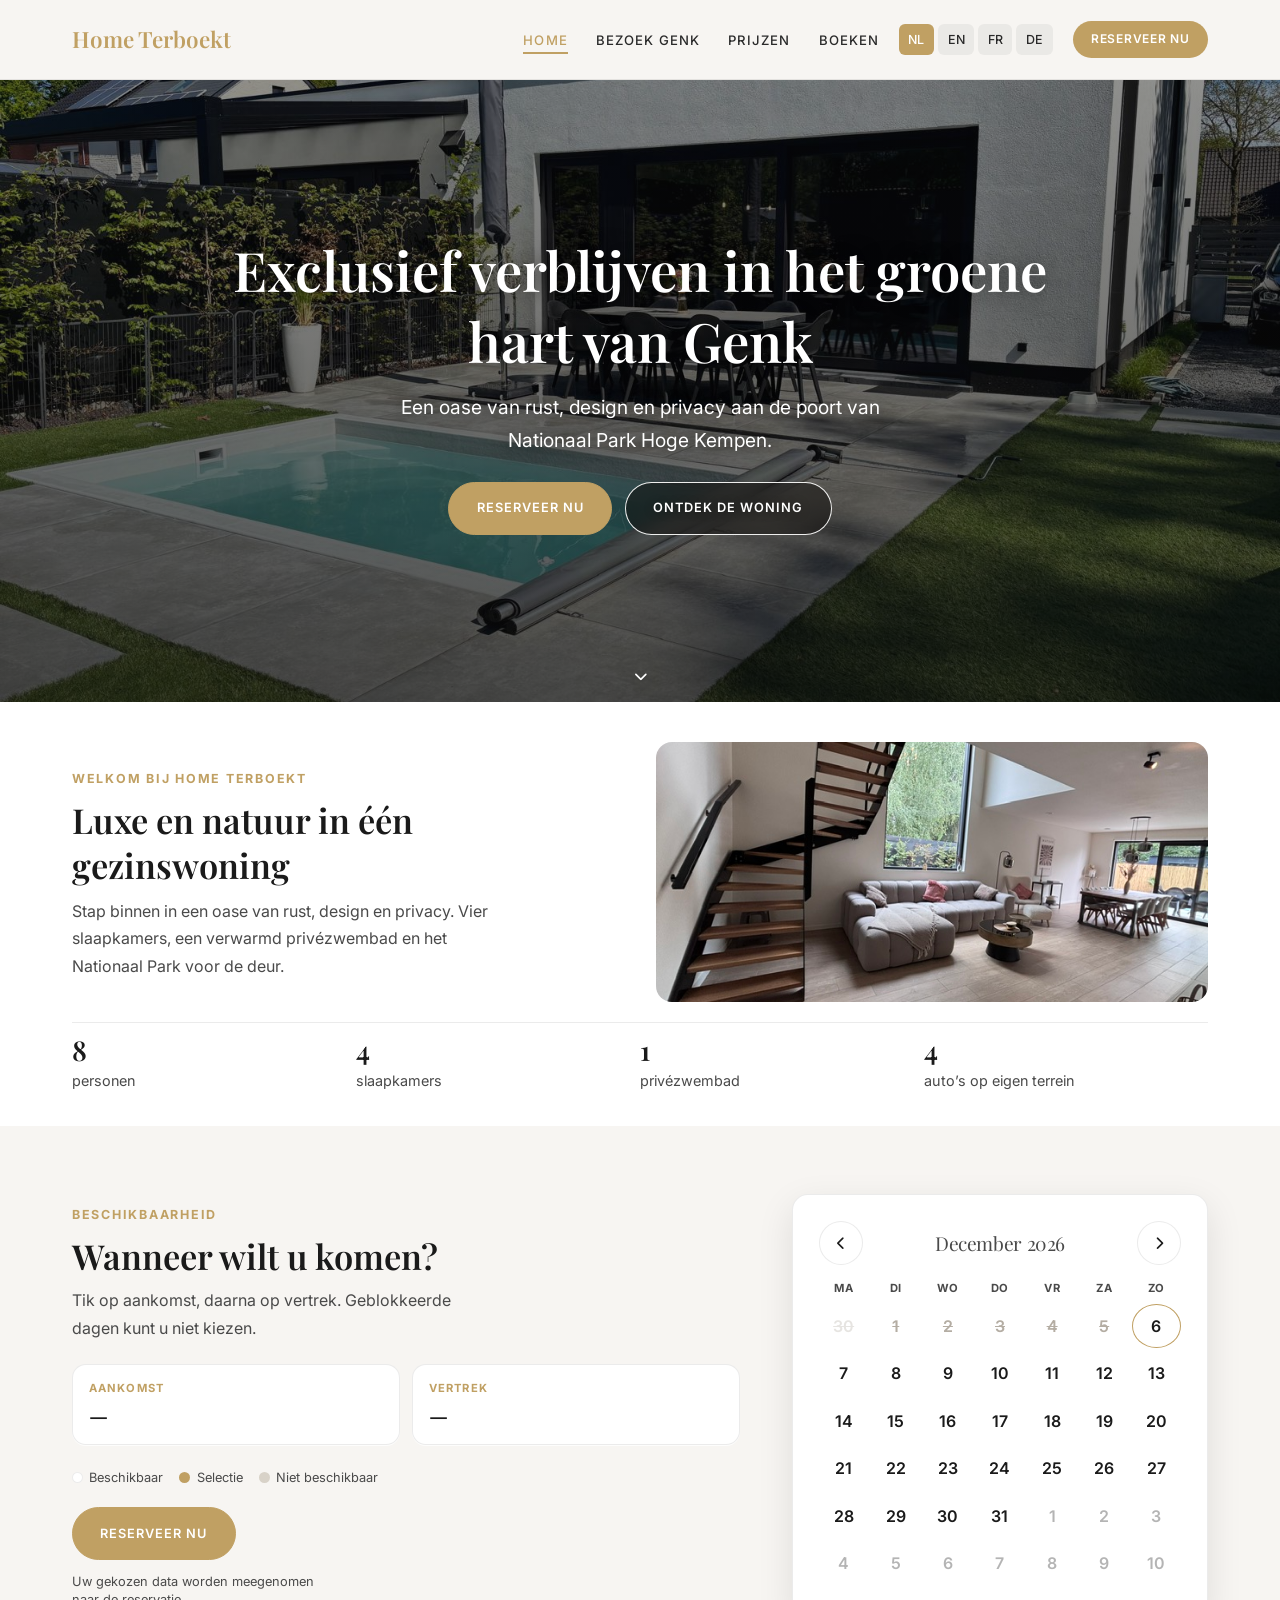
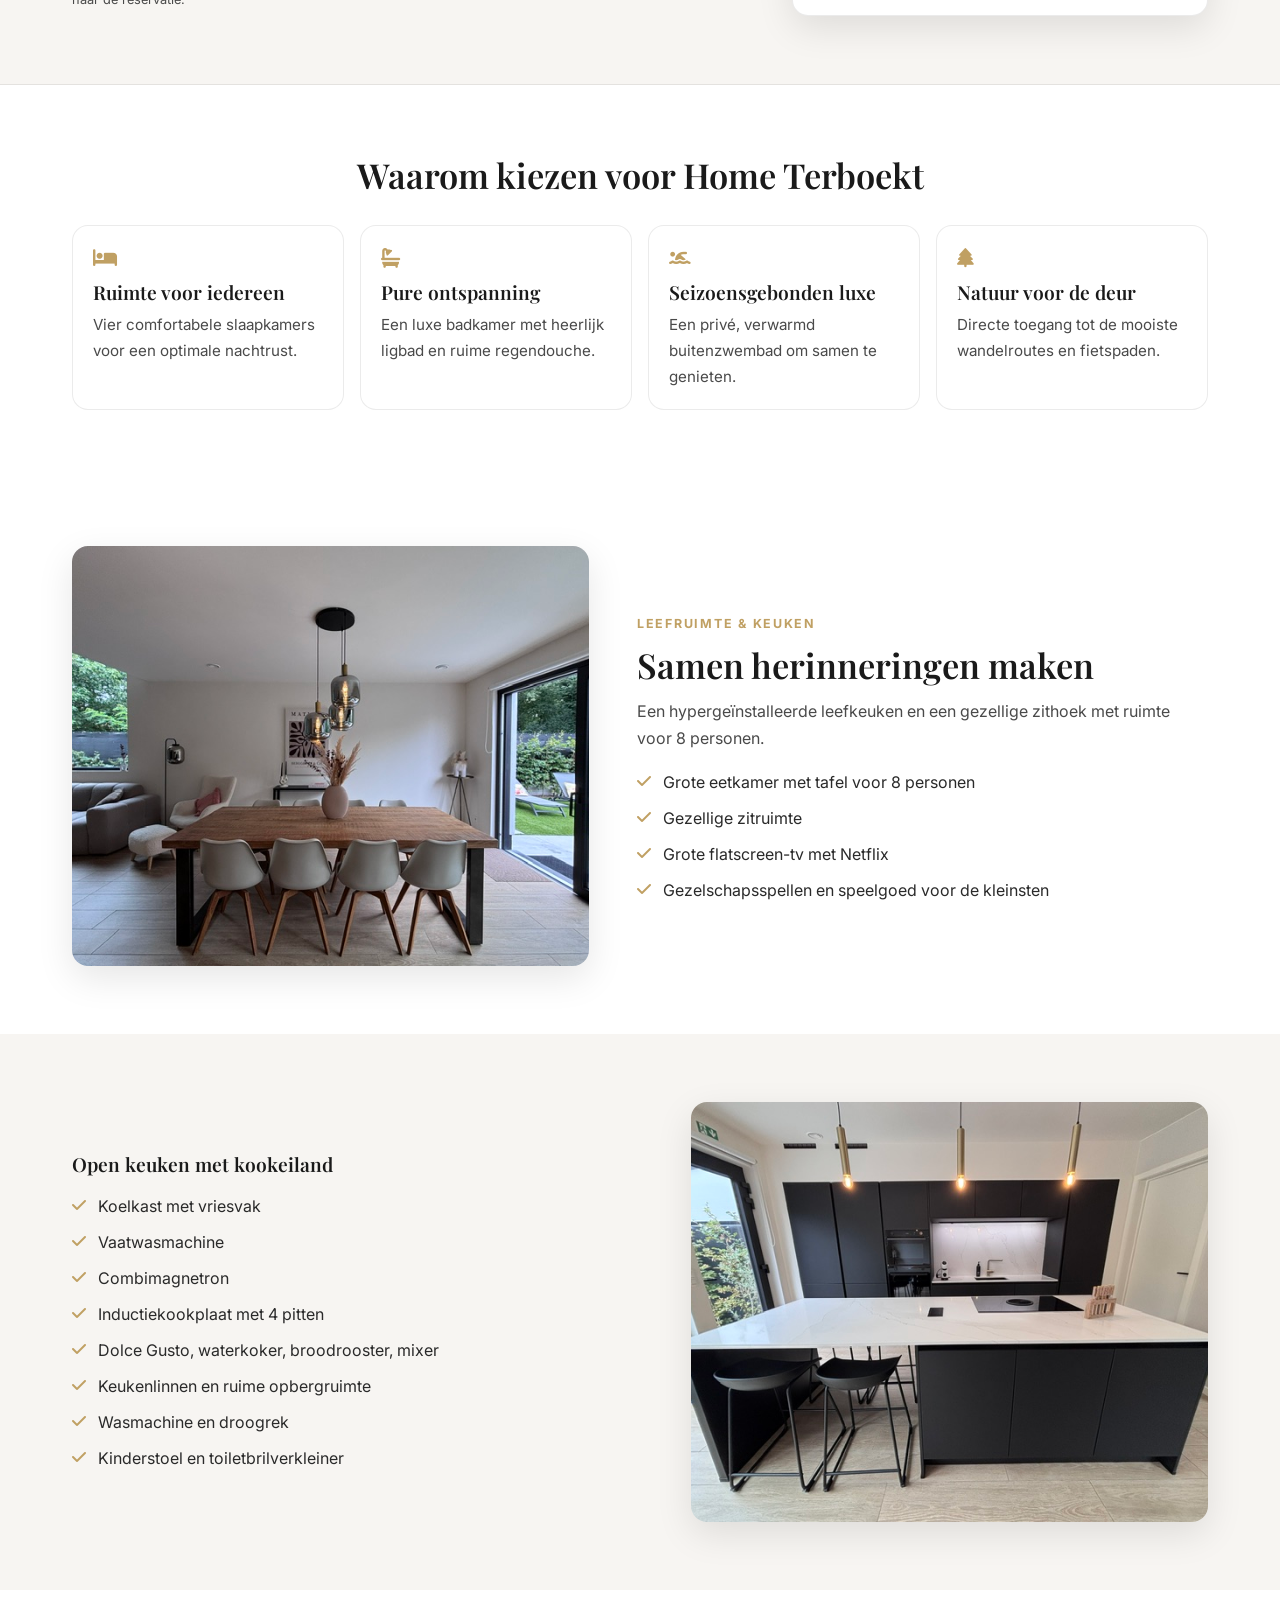
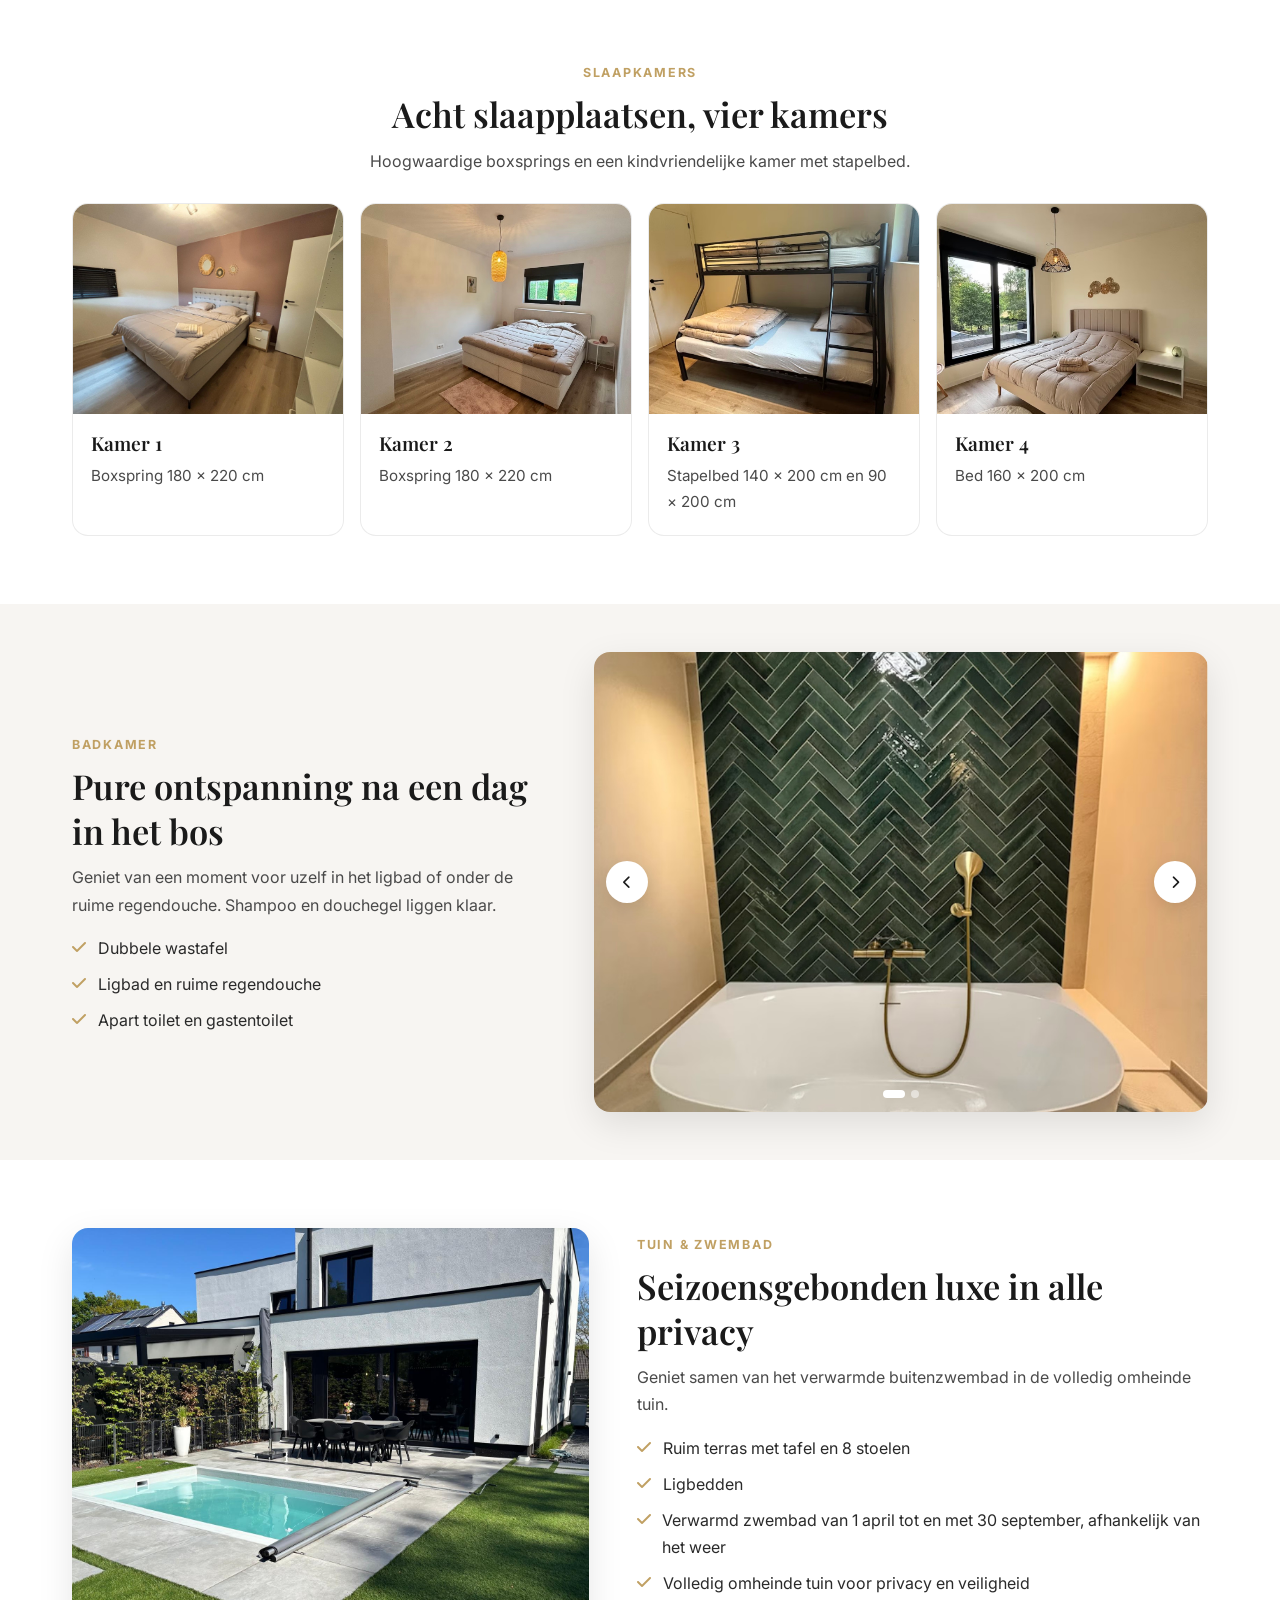
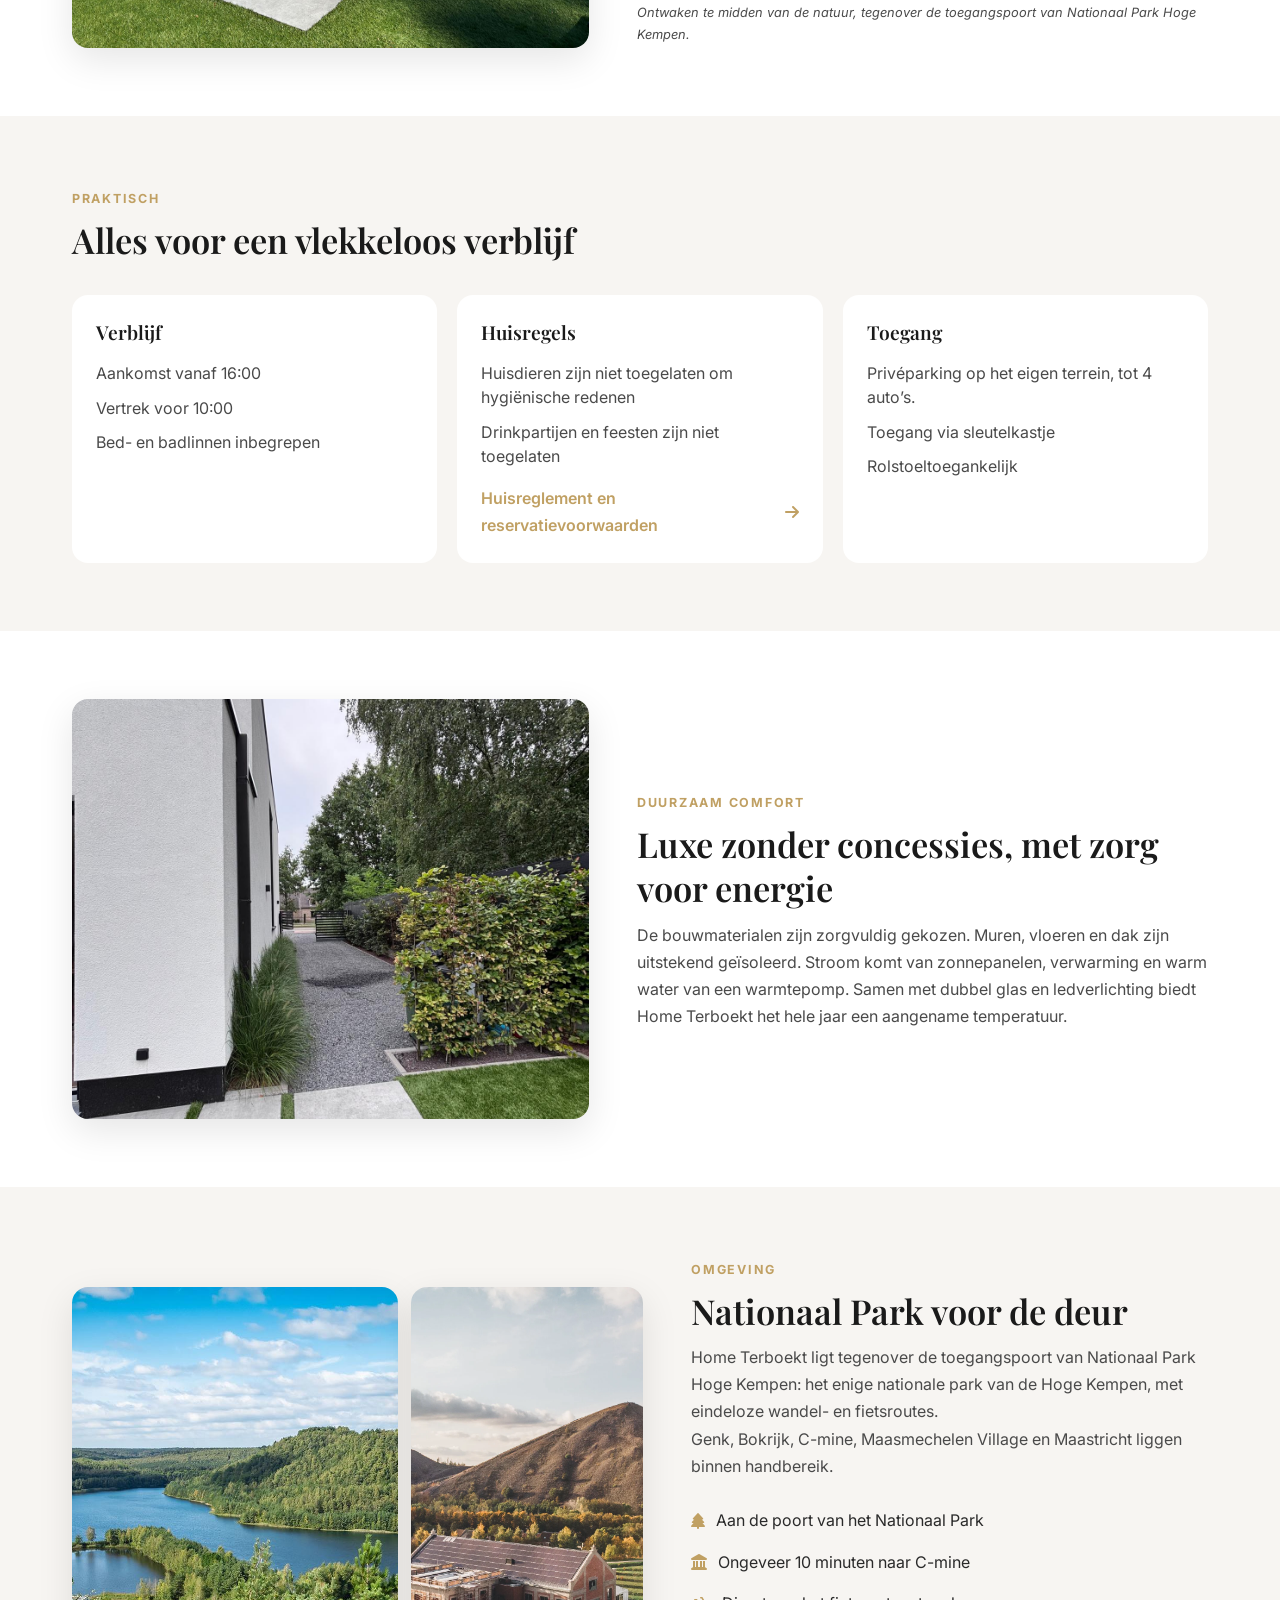
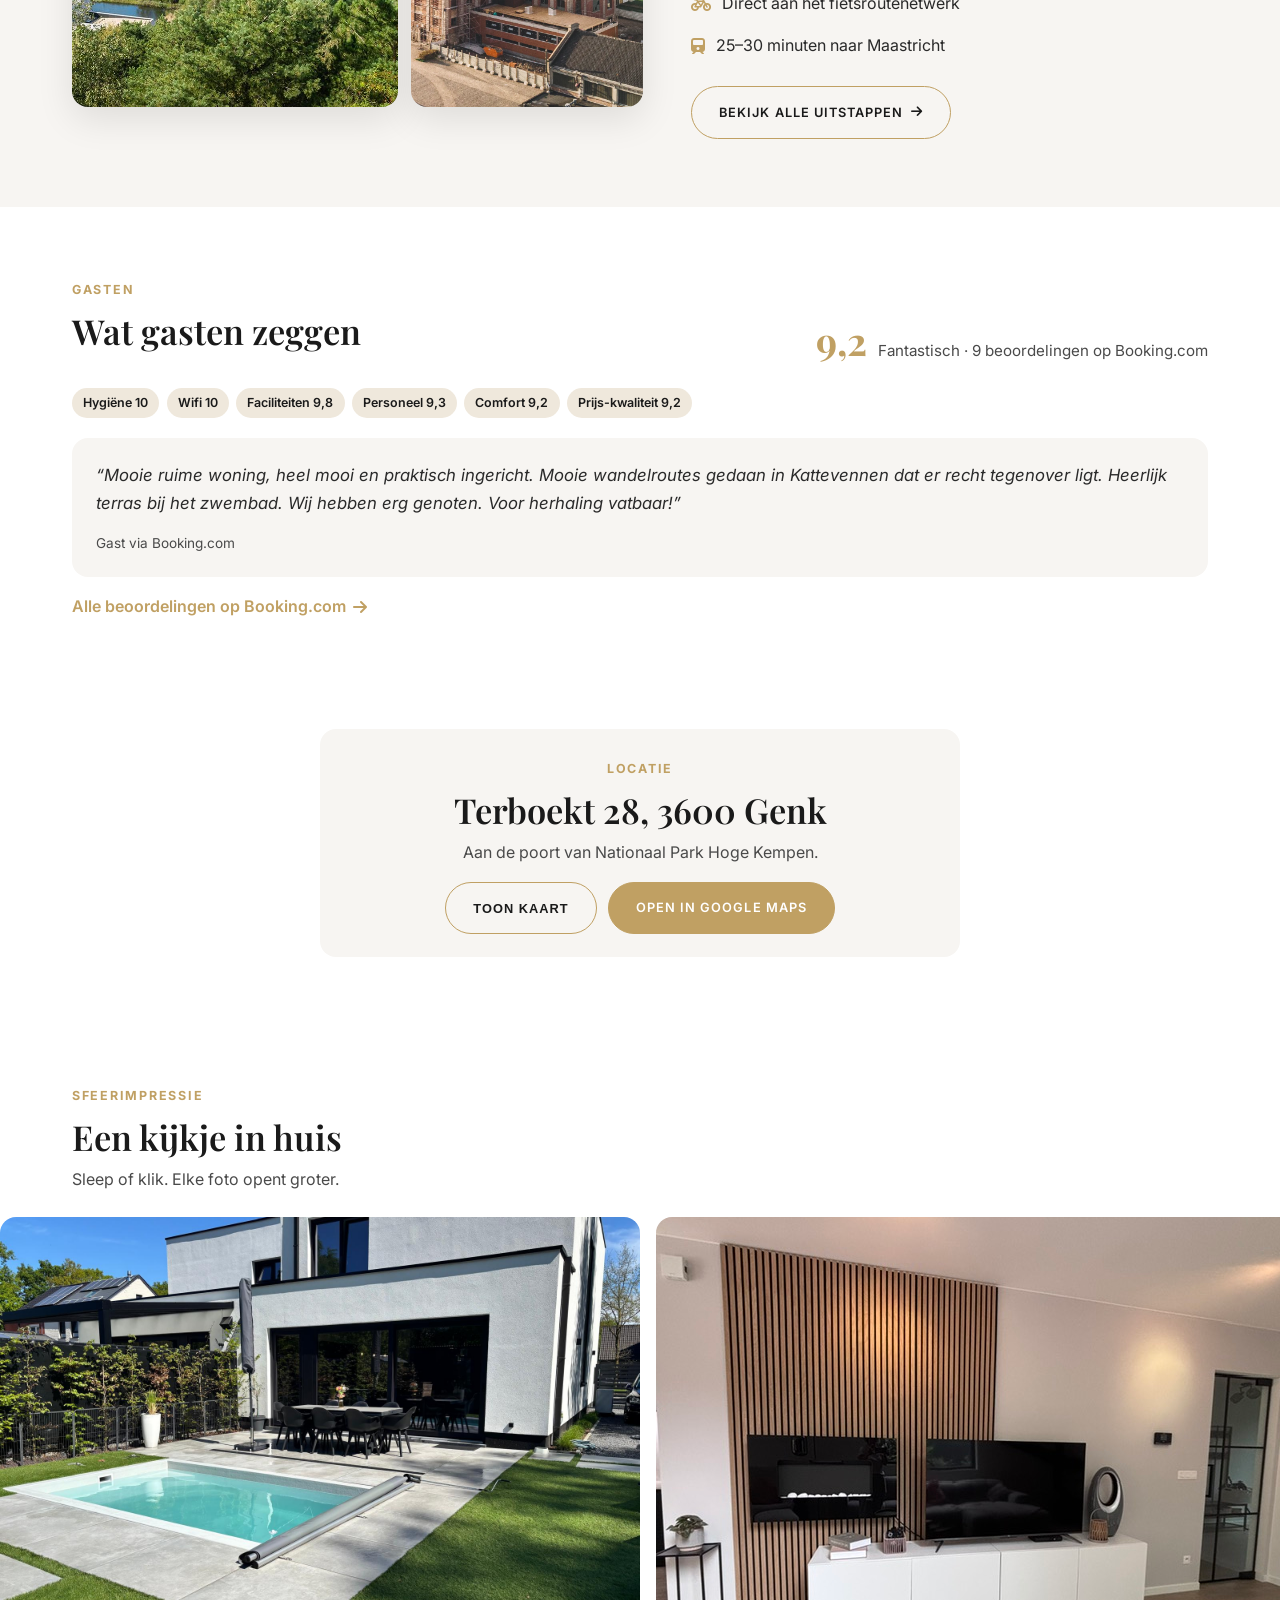
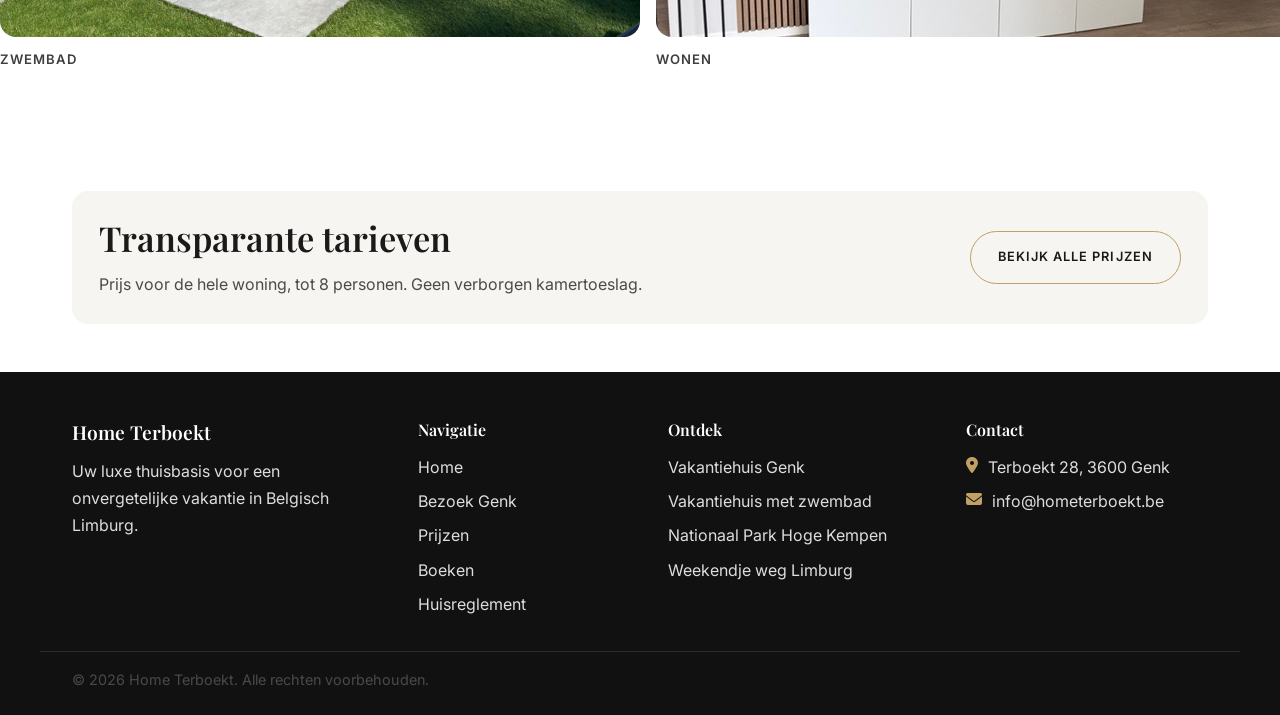
==== commit ce0caffd: "Ship clean guest URLs and live admin pricing on the public site, and add email OTP for admin login. " ====
--- a/public/index.html
+++ b/public/index.html
@@ -7,6 +7,7 @@
     <meta name="description"
         content="Home Terboekt — luxe vakantiewoning voor 8 personen in Nationaal Park Hoge Kempen, Genk. Vier slaapkamers, verwarmd privézwembad, ruime tuin en moderne voorzieningen.">
     <meta name="robots" content="index, follow">
+    <link rel="canonical" href="https://hometerboekt.be/">
     <meta property="og:title" content="Home Terboekt — luxe vakantiewoning in Genk">
     <meta property="og:description"
         content="Vier slaapkamers, verwarmd privézwembad en de poort van Nationaal Park Hoge Kempen voor de deur.">
@@ -18,7 +19,7 @@
     <link rel="preconnect" href="https://fonts.gstatic.com" crossorigin>
     <link href="https://fonts.googleapis.com/css2?family=Inter:wght@300;400;500;600&family=Playfair+Display:wght@400;600;700&display=swap" rel="stylesheet">
     <link rel="stylesheet" href="https://cdnjs.cloudflare.com/ajax/libs/font-awesome/6.5.1/css/all.min.css">
-    <link rel="stylesheet" href="assets/css/style.css">
+    <link rel="stylesheet" href="assets/css/style.css?v=c0a064">
 </head>
 
 <body class="has-hero">
@@ -30,7 +31,7 @@
             <h1 data-i18n="hero_title">Exclusief verblijven in het groene hart van Genk</h1>
             <p data-i18n="hero_subtitle">Een oase van rust, design en privacy aan de poort van Nationaal Park Hoge Kempen.</p>
             <div class="hero-buttons">
-                <a href="contact.html" class="btn btn-primary" data-i18n="cta_book">Reserveer nu</a>
+                <a href="/contact" class="btn btn-primary" data-i18n="cta_book">Reserveer nu</a>
                 <a href="#about" class="btn btn-secondary" data-i18n="cta_explore">Ontdek de woning</a>
             </div>
         </div>
@@ -52,15 +53,51 @@
         </div>
         <div class="container">
             <dl class="stat-bar">
-                <div><dt>8</dt><dd data-i18n="stat_guests">personen</dd></div>
-                <div><dt>4</dt><dd data-i18n="stat_rooms">slaapkamers</dd></div>
+                <div><dt data-site="maxGuests">8</dt><dd data-i18n="stat_guests">personen</dd></div>
+                <div><dt data-site="bedrooms">4</dt><dd data-i18n="stat_rooms">slaapkamers</dd></div>
                 <div><dt>1</dt><dd data-i18n="stat_pool">privézwembad</dd></div>
                 <div><dt>4</dt><dd data-i18n="stat_cars">auto’s op eigen terrein</dd></div>
             </dl>
         </div>
     </section>
 
-    <section class="soft">
+    <section class="home-avail soft" id="availability">
+        <div class="container">
+            <div class="home-avail-layout">
+                <div class="home-avail-aside">
+                    <div class="home-avail-copy">
+                        <span class="section-label" data-i18n="home_avail_kicker">Beschikbaarheid</span>
+                        <h2 data-i18n="home_avail_title">Wanneer wilt u komen?</h2>
+                        <p data-i18n="book_dates_help">Tik op aankomst, daarna op vertrek. Geblokkeerde dagen kunt u niet kiezen.</p>
+                    </div>
+                    <div class="home-avail-dates">
+                        <div>
+                            <span data-i18n="form_checkin">Aankomst</span>
+                            <strong data-home-checkin>—</strong>
+                        </div>
+                        <div>
+                            <span data-i18n="form_checkout">Vertrek</span>
+                            <strong data-home-checkout>—</strong>
+                        </div>
+                    </div>
+                    <div class="home-avail-foot">
+                        <div class="cal-legend">
+                            <span><i class="leg-available"></i> <span data-i18n="book_legend_available">Beschikbaar</span></span>
+                            <span><i class="leg-range"></i> <span data-i18n="book_legend_selected">Selectie</span></span>
+                            <span><i class="leg-blocked"></i> <span data-i18n="book_unavailable">Niet beschikbaar</span></span>
+                        </div>
+                        <a href="/contact" class="btn btn-primary" data-i18n="cta_book">Reserveer nu</a>
+                        <p class="home-avail-carry" data-i18n="home_avail_carry">Uw gekozen data worden meegenomen naar de reservatie.</p>
+                    </div>
+                </div>
+                <div class="home-avail-card">
+                    <div data-home-cal class="cal" aria-label="Beschikbaarheidskalender"></div>
+                </div>
+            </div>
+        </div>
+    </section>
+
+    <section>
         <div class="container">
             <div class="text-center mb-4">
                 <h2 data-i18n="why_title">Waarom kiezen voor Home Terboekt</h2>
@@ -242,7 +279,7 @@
                     <h3 data-i18n="rules_card">Huisregels</h3>
                     <p data-i18n="prac_pets">Huisdieren zijn niet toegelaten om hygiënische redenen</p>
                     <p data-i18n="prac_parties">Drinkpartijen en feesten zijn niet toegelaten</p>
-                    <a class="btn-link" href="voorwaarden.html">
+                    <a class="btn-link" href="/voorwaarden">
                         <span data-i18n="prac_rules">Huisreglement en reservatievoorwaarden</span>
                         <i class="fa-solid fa-arrow-right"></i>
                     </a>
@@ -287,7 +324,7 @@
                     <li><i class="fa-solid fa-bicycle"></i><span data-i18n="dist_cycle">Direct aan het fietsroutenetwerk</span></li>
                     <li><i class="fa-solid fa-train"></i><span data-i18n="dist_maastricht">25–30 minuten naar Maastricht</span></li>
                 </ul>
-                <a href="genk.html" class="btn btn-outline"><span data-i18n="btn_explore_area">Bekijk alle uitstappen</span> <i class="fa-solid fa-arrow-right"></i></a>
+                <a href="/genk" class="btn btn-outline"><span data-i18n="btn_explore_area">Bekijk alle uitstappen</span> <i class="fa-solid fa-arrow-right"></i></a>
             </div>
         </div>
     </section>
@@ -382,89 +419,14 @@
         </div>
     </section>
 
-    <section class="home-avail" id="availability">
-        <div class="container home-avail-shell">
-            <div class="home-avail-copy">
-                <span class="section-label" data-i18n="home_avail_kicker">Beschikbaarheid</span>
-                <h2 data-i18n="home_avail_title">Wanneer wilt u komen?</h2>
-                <p data-i18n="book_dates_help">Tik op aankomst, daarna op vertrek. Geblokkeerde dagen kunt u niet kiezen.</p>
-                <p class="booking-range is-empty" data-home-range>Kies aankomst en vertrek</p>
-                <div class="cal-legend">
-                    <span><i class="leg-available"></i> <span data-i18n="book_legend_available">Beschikbaar</span></span>
-                    <span><i class="leg-range"></i> <span data-i18n="book_legend_selected">Selectie</span></span>
-                    <span><i class="leg-blocked"></i> <span data-i18n="book_unavailable">Niet beschikbaar</span></span>
-                </div>
-                <p class="form-help booking-note" data-home-note hidden></p>
-                <a href="contact.html" class="btn btn-primary" data-home-cta data-i18n="cta_book">Reserveer nu</a>
-            </div>
-            <div class="form-card home-avail-cal">
-                <div data-home-cal class="cal" aria-label="Beschikbaarheidskalender"></div>
-            </div>
-        </div>
-    </section>
-
-    <section class="rates-section">
-        <div class="container">
-            <div class="section-intro">
-                <span class="section-label" data-i18n="rates_label">Prijzen</span>
-                <h2 data-i18n="rates_title">Transparante tarieven</h2>
-                <p data-i18n="rates_lead">Prijs voor de hele woning, tot 8 personen. Geen verborgen kamertoeslag.</p>
-            </div>
-            <div class="rate-table-wrap">
-                <table class="rate-table">
-                    <thead>
-                        <tr>
-                            <th data-i18n="col_stay">Verblijf</th>
-                            <th><span data-i18n="low">Laagseizoen</span><small data-i18n="season_low_short">nov–mrt</small></th>
-                            <th><span data-i18n="high">Hoogseizoen</span><small data-i18n="season_high_short">apr–sep + schoolvakanties</small></th>
-                        </tr>
-                    </thead>
-                    <tbody>
-                        <tr data-rate-package="weekend">
-                            <th><span data-i18n="rate_weekend">Weekend, 2 nachten</span><small data-i18n="rate_weekend_sub">vrijdag–zondag</small></th>
-                            <td data-rate="weekend" data-season="low">€ 800</td>
-                            <td data-rate="weekend" data-season="high">€ 900</td>
-                        </tr>
-                        <tr data-rate-package="extended">
-                            <th><span data-i18n="rate_extended">Verlengd weekend</span><small data-i18n="rate_extended_sub">vrijdag–maandag</small></th>
-                            <td data-rate="extended" data-season="low">€ 1.100</td>
-                            <td data-rate="extended" data-season="high">€ 1.250</td>
-                        </tr>
-                        <tr data-rate-package="midweek">
-                            <th><span data-i18n="rate_midweek">Midweek, 4 nachten</span><small data-i18n="rate_midweek_sub">maandag–vrijdag</small></th>
-                            <td data-rate="midweek" data-season="low">€ 1.250</td>
-                            <td data-rate="midweek" data-season="high">€ 1.500</td>
-                        </tr>
-                        <tr data-rate-package="week">
-                            <th><span data-i18n="rate_week">Week, 7 nachten</span><small data-i18n="rate_week_sub">vrijdag–vrijdag</small></th>
-                            <td data-rate="week" data-season="low">€ 2.100</td>
-                            <td data-rate="week" data-season="high">€ 2.400</td>
-                        </tr>
-                    </tbody>
-                </table>
-            </div>
-            <div class="rate-notes">
-                <article>
-                    <h3 data-i18n="included_title">Inbegrepen</h3>
-                    <p data-i18n="prac_linen">Bed- en badlinnen inbegrepen</p>
-                    <p data-i18n="feat_wifi">Supersnelle wifi</p>
-                    <p data-i18n="feat_park">Parking tot 4 auto’s</p>
-                </article>
-                <article>
-                    <h3 data-i18n="extras_title">Extra</h3>
-                    <p data-i18n="fee_cleaning">Verplichte eindschoonmaak: € 100</p>
-                    <p data-i18n="fee_tax">Toeristenbelasting: € 1,50 per persoon per nacht</p>
-                    <p data-i18n="fee_deposit">Huurwaarborg: € 500</p>
-                    <p data-i18n="fee_sunday">Zondagavond tot 19.00 uur bijboeken: € 150</p>
-                    <p data-i18n="fee_extra_guest" data-extra-guest hidden>Extra gast vanaf de 5e persoon: € 0 per nacht</p>
-                </article>
-            </div>
+    <section class="tight">
+        <div class="container">
             <div class="cta-band">
                 <div>
-                    <h3 data-i18n="cta_band_title">Zien we jou binnenkort?</h3>
-                    <p data-i18n="cta_band_text">Vraag een reservatie aan voor onze luxueuze vakantiewoning.</p>
-                </div>
-                <a href="contact.html" class="btn btn-primary" data-i18n="cta_book">Reserveer nu</a>
+                    <h2 data-i18n="rates_title">Transparante tarieven</h2>
+                    <p data-i18n="rates_lead">Prijs voor de hele woning, tot 8 personen. Geen verborgen kamertoeslag.</p>
+                </div>
+                <a href="/prijzen" class="btn btn-outline" data-i18n="prices_more">Bekijk alle prijzen</a>
             </div>
         </div>
     </section>
--- a/public/assets/css/style.css
+++ b/public/assets/css/style.css
@@ -1,10 +1,10 @@
 :root {
     --color-primary: #1a1a1a;
     --color-secondary: #f7f5f2;
-    --color-accent: #c0a062;
-    --color-accent-dark: #c0a062;
-    --color-accent-hover: #a8884e;
-    --color-accent-rgb: 192, 160, 98;
+    --color-accent: #c0a063;
+    --color-accent-dark: #c0a063;
+    --color-accent-hover: #c0a063;
+    --color-accent-rgb: 192, 160, 99;
     --color-text: #2a2a2a;
     --color-text-muted: #4a4a4a;
     --color-white: #ffffff;
@@ -132,11 +132,9 @@
 }
 
 .logo a {
-    background: linear-gradient(135deg, var(--color-accent) 0%, #e2c48a 100%);
-    -webkit-background-clip: text;
-    background-clip: text;
-    -webkit-text-fill-color: transparent;
-    color: var(--color-accent);
+    color: #c0a063;
+    background: none;
+    -webkit-text-fill-color: #c0a063;
 }
 
 .main-nav ul {
@@ -564,6 +562,71 @@
 .rate-notes h3 { margin-bottom: 0.7rem; }
 .rate-notes p { margin-bottom: 0.4rem; }
 
+.prices-copy {
+    max-width: 38rem;
+}
+.prices-copy h2 {
+    margin: 0 0 0.7rem;
+}
+.prices-links {
+    display: flex;
+    flex-wrap: wrap;
+    gap: 0.75rem;
+    margin-top: 1.5rem;
+}
+.season-pills {
+    display: flex;
+    flex-wrap: wrap;
+    gap: 0.65rem;
+    margin: 1.35rem 0 0;
+}
+.season-pills span {
+    display: inline-flex;
+    align-items: center;
+    min-height: 2.4rem;
+    padding: 0.45rem 0.95rem;
+    border-radius: 999px;
+    background: var(--color-secondary);
+    border: 1px solid var(--color-line);
+    font-size: 0.88rem;
+    line-height: 1.35;
+    color: var(--color-primary);
+}
+.story {
+    max-width: 38rem;
+}
+.story-follow {
+    margin-top: 1.5rem;
+}
+.story-lead-in {
+    margin: 0 0 1.5rem;
+}
+.story + .facts,
+.story + .info-cards,
+.story + .village-grid,
+.story + .stat-bar {
+    margin-top: 1.75rem;
+}
+.faq-list {
+    display: grid;
+    gap: 1rem;
+    margin: 1.5rem 0 2.25rem;
+}
+.faq-list article {
+    padding: 1.35rem 1.4rem 1.3rem;
+    background: var(--color-white);
+    border: 1px solid var(--color-line);
+    border-radius: var(--radius);
+}
+.faq-list h3 {
+    margin-bottom: 0.45rem;
+    font-size: 1.15rem;
+}
+.faq-list p {
+    margin: 0;
+    color: var(--color-text-muted);
+}
+
 .facts {
     display: grid;
     grid-template-columns: repeat(4, 1fr);
@@ -1053,7 +1116,7 @@
 
 .footer-content {
     display: grid;
-    grid-template-columns: 1.3fr 1fr 1.1fr;
+    grid-template-columns: 1.3fr 0.9fr 1.1fr 1fr;
     gap: 2rem;
     margin-bottom: 1.6rem;
 }
@@ -1128,7 +1191,8 @@
 @media (max-width: 980px) {
     .split, .split.reverse, .attraction-card, .contact-layout, .cta-band,
     .usp-grid, .room-grid, .price-grid, .facts, .footer-content,
-    .intro-layout, .info-cards, .rate-notes, .stat-bar, .booking-shell {
+    .intro-layout, .info-cards, .rate-notes, .stat-bar, .booking-shell,
+    .home-avail-layout {
         grid-template-columns: 1fr;
     }
     .stat-bar { grid-template-columns: 1fr 1fr; }
@@ -1389,7 +1453,7 @@
 
 .booking-progress button.is-done .booking-progress-index {
     background: rgba(var(--color-accent-rgb), 0.16);
-    color: var(--color-accent-hover);
+    color: var(--color-accent);
 }
 
 .booking-range {
@@ -1397,7 +1461,7 @@
     padding: 0.55rem 0.8rem;
     border-radius: 999px;
     background: rgba(var(--color-accent-rgb), 0.12);
-    color: var(--color-accent-hover);
+    color: var(--color-accent);
     font-size: 0.82rem;
     font-weight: 600;
     white-space: nowrap;
@@ -1512,7 +1576,7 @@
 
 .cal-day.is-in-range {
     background: rgba(var(--color-accent-rgb), 0.2);
-    color: var(--color-accent-hover);
+    color: var(--color-accent);
     text-decoration: none;
     border-radius: 10px;
 }
@@ -1794,42 +1858,152 @@
 }
 
 .home-avail {
+    position: relative;
+    z-index: 1;
+    overflow: hidden;
     background: var(--color-secondary);
-}
-
-.home-avail-shell {
-    display: grid;
-    grid-template-columns: minmax(0, 0.9fr) minmax(0, 1.1fr);
-    gap: 2.5rem;
+    border-bottom: 1px solid var(--color-line);
+}
+
+.home-avail-layout {
+    display: grid;
+    grid-template-columns: minmax(0, 1fr) minmax(22rem, 26rem);
+    gap: 3rem 3.25rem;
     align-items: center;
 }
 
-.home-avail-copy .booking-range {
-    display: inline-block;
-    margin: 1rem 0 0.85rem;
-}
-
-.home-avail-copy .cal-legend {
-    margin: 0 0 1.1rem;
-}
-
-.home-avail-copy .btn {
-    margin-top: 0.35rem;
-}
-
-.home-avail-cal {
-    padding: 1.25rem 1.3rem 1.35rem;
-}
-
-.home-avail-cal .cal {
+.home-avail-aside {
+    display: flex;
+    flex-direction: column;
+    gap: 1.4rem;
+    min-width: 0;
+}
+
+.home-avail-copy h2 {
+    margin-bottom: 0.55rem;
+}
+
+.home-avail-copy > p {
+    max-width: 38ch;
     margin: 0;
-    padding: 0;
+    font-size: 1rem;
+}
+
+.home-avail-dates {
+    display: grid;
+    grid-template-columns: 1fr 1fr;
+    gap: 0.75rem;
+}
+
+.home-avail-dates div {
+    display: flex;
+    flex-direction: column;
+    justify-content: center;
+    min-height: 4.75rem;
+    padding: 0.85rem 1rem 0.9rem;
+    border-radius: 14px;
+    background: var(--color-white);
+    border: 1px solid var(--color-line);
+    box-shadow: 0 1px 0 rgba(255, 255, 255, 0.8);
+}
+
+.home-avail-dates span {
+    display: block;
+    font-size: 0.7rem;
+    font-weight: 700;
+    letter-spacing: 0.1em;
+    text-transform: uppercase;
+    color: var(--color-accent);
+    margin-bottom: 0.28rem;
+}
+
+.home-avail-dates strong {
+    font-family: var(--font-heading);
+    font-size: clamp(1.15rem, 2vw, 1.35rem);
+    font-weight: 600;
+    line-height: 1.25;
+    color: var(--color-primary);
+}
+
+.home-avail-card {
+    width: 100%;
+    max-width: 28rem;
+    justify-self: end;
+    margin-inline: 0;
+    padding: 1.55rem 1.6rem 1.65rem;
+    background: var(--color-white);
+    border: 1px solid var(--color-line);
+    border-radius: var(--radius);
+    box-shadow: var(--shadow);
+}
+
+.home-avail-card .cal {
+    margin: 0;
+    padding: 0.1rem 0.05rem 0.15rem;
     border: 0;
     background: transparent;
 }
 
+.home-avail .cal-nav-btn {
+    width: 44px;
+    height: 44px;
+}
+
+.home-avail .cal-day {
+    min-height: 44px;
+}
+
+.home-avail-foot {
+    display: flex;
+    flex-direction: column;
+    align-items: flex-start;
+    gap: 1.15rem;
+}
+
+.home-avail-foot .cal-legend {
+    margin: 0;
+}
+
+.home-avail-foot .btn {
+    min-height: 48px;
+    padding-inline: 1.7rem;
+}
+
+.home-avail-carry {
+    margin: -0.35rem 0 0;
+    max-width: 34ch;
+    font-size: 0.8rem;
+    line-height: 1.45;
+    color: var(--color-text-muted);
+}
+
 @media (max-width: 980px) {
-    .home-avail-shell { grid-template-columns: 1fr; }
+    .home-avail-layout {
+        grid-template-columns: minmax(0, 1fr);
+        gap: 1.35rem;
+        align-items: stretch;
+        justify-items: stretch;
+    }
+
+    .home-avail-aside {
+        display: contents;
+    }
+
+    .home-avail-copy { order: 1; }
+    .home-avail-dates { order: 2; }
+    .home-avail-card {
+        order: 3;
+        justify-self: center;
+        margin-inline: auto;
+        max-width: min(28rem, 100%);
+    }
+    .home-avail-foot { order: 4; }
+}
+
+@media (max-width: 640px) {
+    .home-avail-card { padding: 1.2rem 1.05rem 1.3rem; }
+    .home-avail-foot .btn { width: 100%; }
+    .home-avail-dates div { min-height: 4.4rem; padding: 0.75rem 0.85rem 0.8rem; }
 }
 
 .booking-rates {
@@ -1931,7 +2105,7 @@
     appearance: none;
     -webkit-appearance: none;
     background-color: #fff;
-    background-image: url("data:image/svg+xml,%3Csvg xmlns='http://www.w3.org/2000/svg' width='12' height='8' viewBox='0 0 12 8'%3E%3Cpath fill='%23c0a062' d='M1 1.2L6 6.2 11 1.2' stroke='%23c0a062' stroke-width='1.2' fill='none'/%3E%3C/svg%3E");
+    background-image: url("data:image/svg+xml,%3Csvg xmlns='http://www.w3.org/2000/svg' width='12' height='8' viewBox='0 0 12 8'%3E%3Cpath fill='%23c0a063' d='M1 1.2L6 6.2 11 1.2' stroke='%23c0a063' stroke-width='1.2' fill='none'/%3E%3C/svg%3E");
     background-repeat: no-repeat;
     background-position: right 0.9rem center;
     background-size: 12px;
@@ -1994,36 +2168,3 @@
     }
 }
 
-/* Locked contrast: gold #c0a062 fails WCAG on cream and as a white-text button fill */
-.logo a {
-    background: none !important;
-    -webkit-background-clip: unset !important;
-    background-clip: unset !important;
-    -webkit-text-fill-color: #6e4e22 !important;
-    color: #6e4e22 !important;
-}
-
-.btn-primary,
-.btn-nav,
-.lang-switcher a.active,
-.lang-switcher a:hover {
-    background: #6e4e22;
-    border-color: #6e4e22;
-    color: #fff;
-}
-
-.btn-primary:hover,
-.btn-nav:hover {
-    background: #1a1a1a;
-    border-color: #1a1a1a;
-    color: #fff;
-}
-
-.section-label,
-.section-kicker,
-.section-badge,
-.btn-link,
-.checkbox a {
-    color: #6e4e22;
-}
-
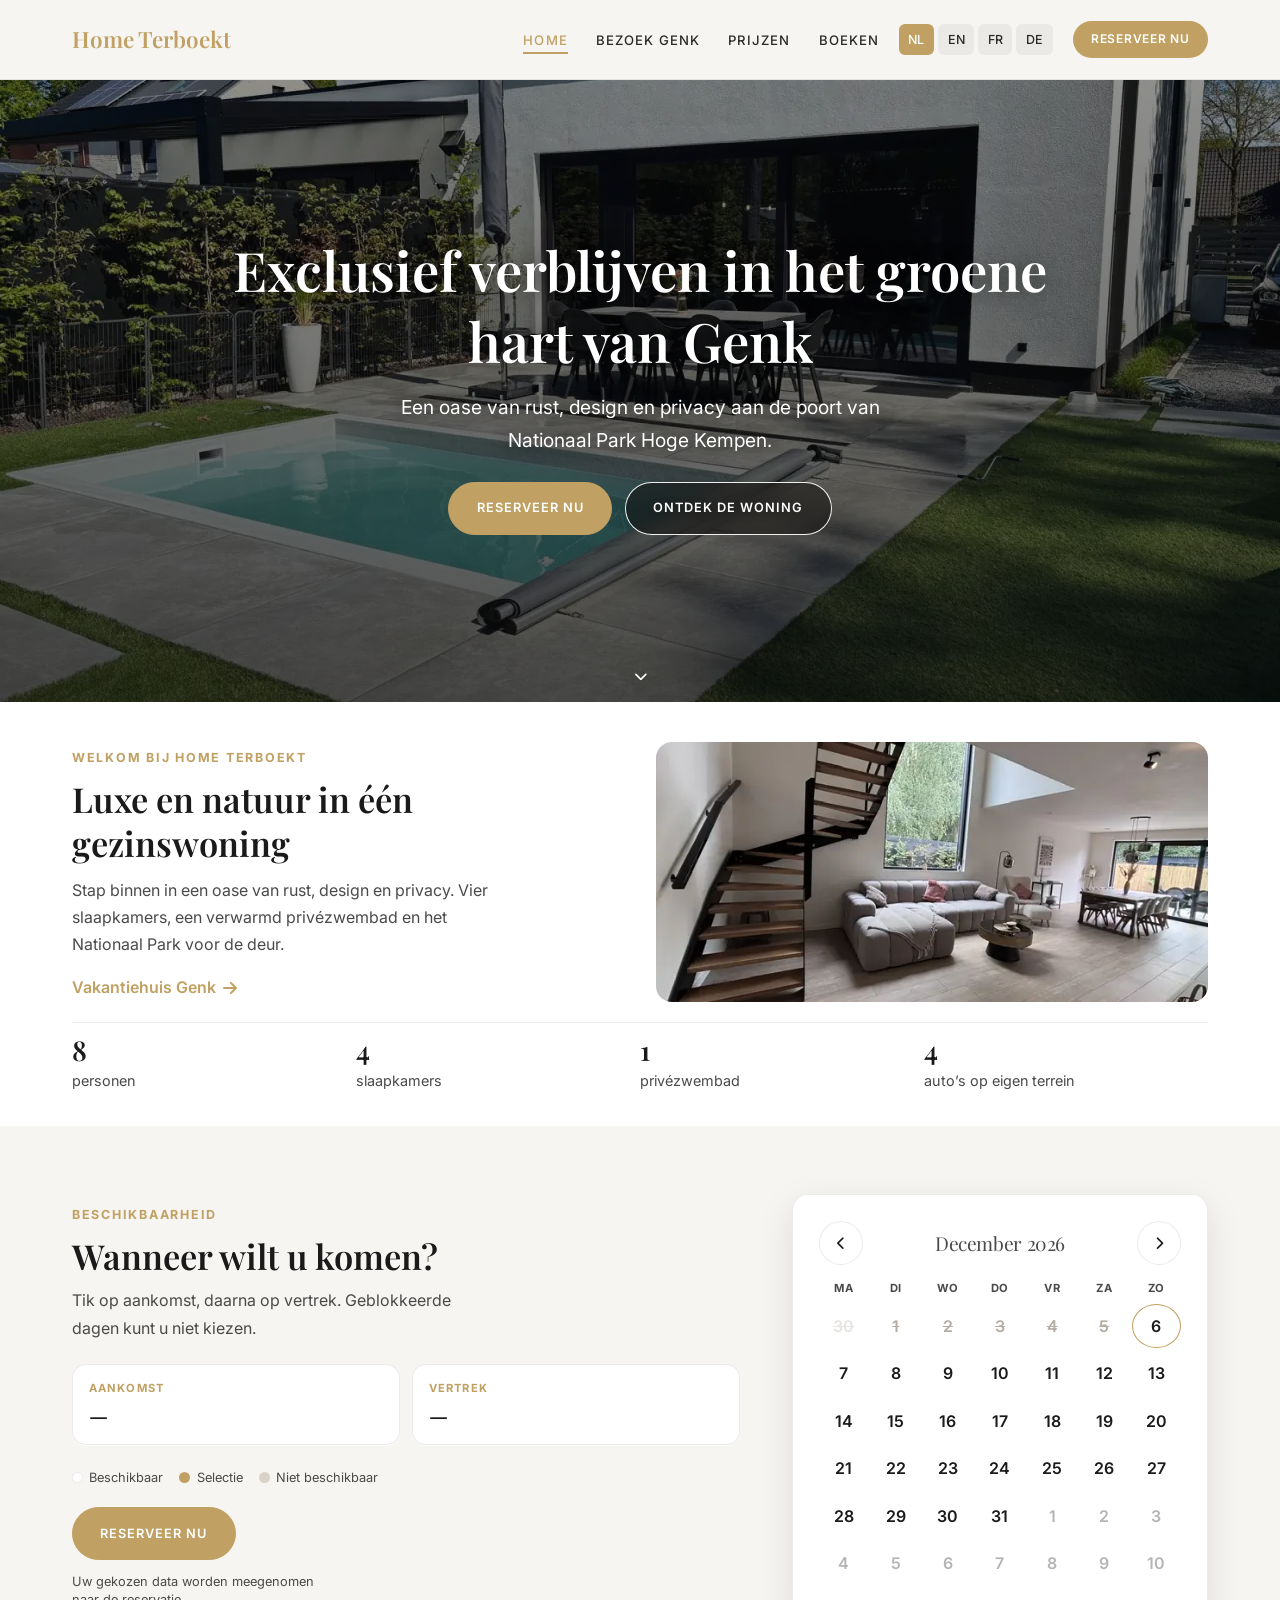
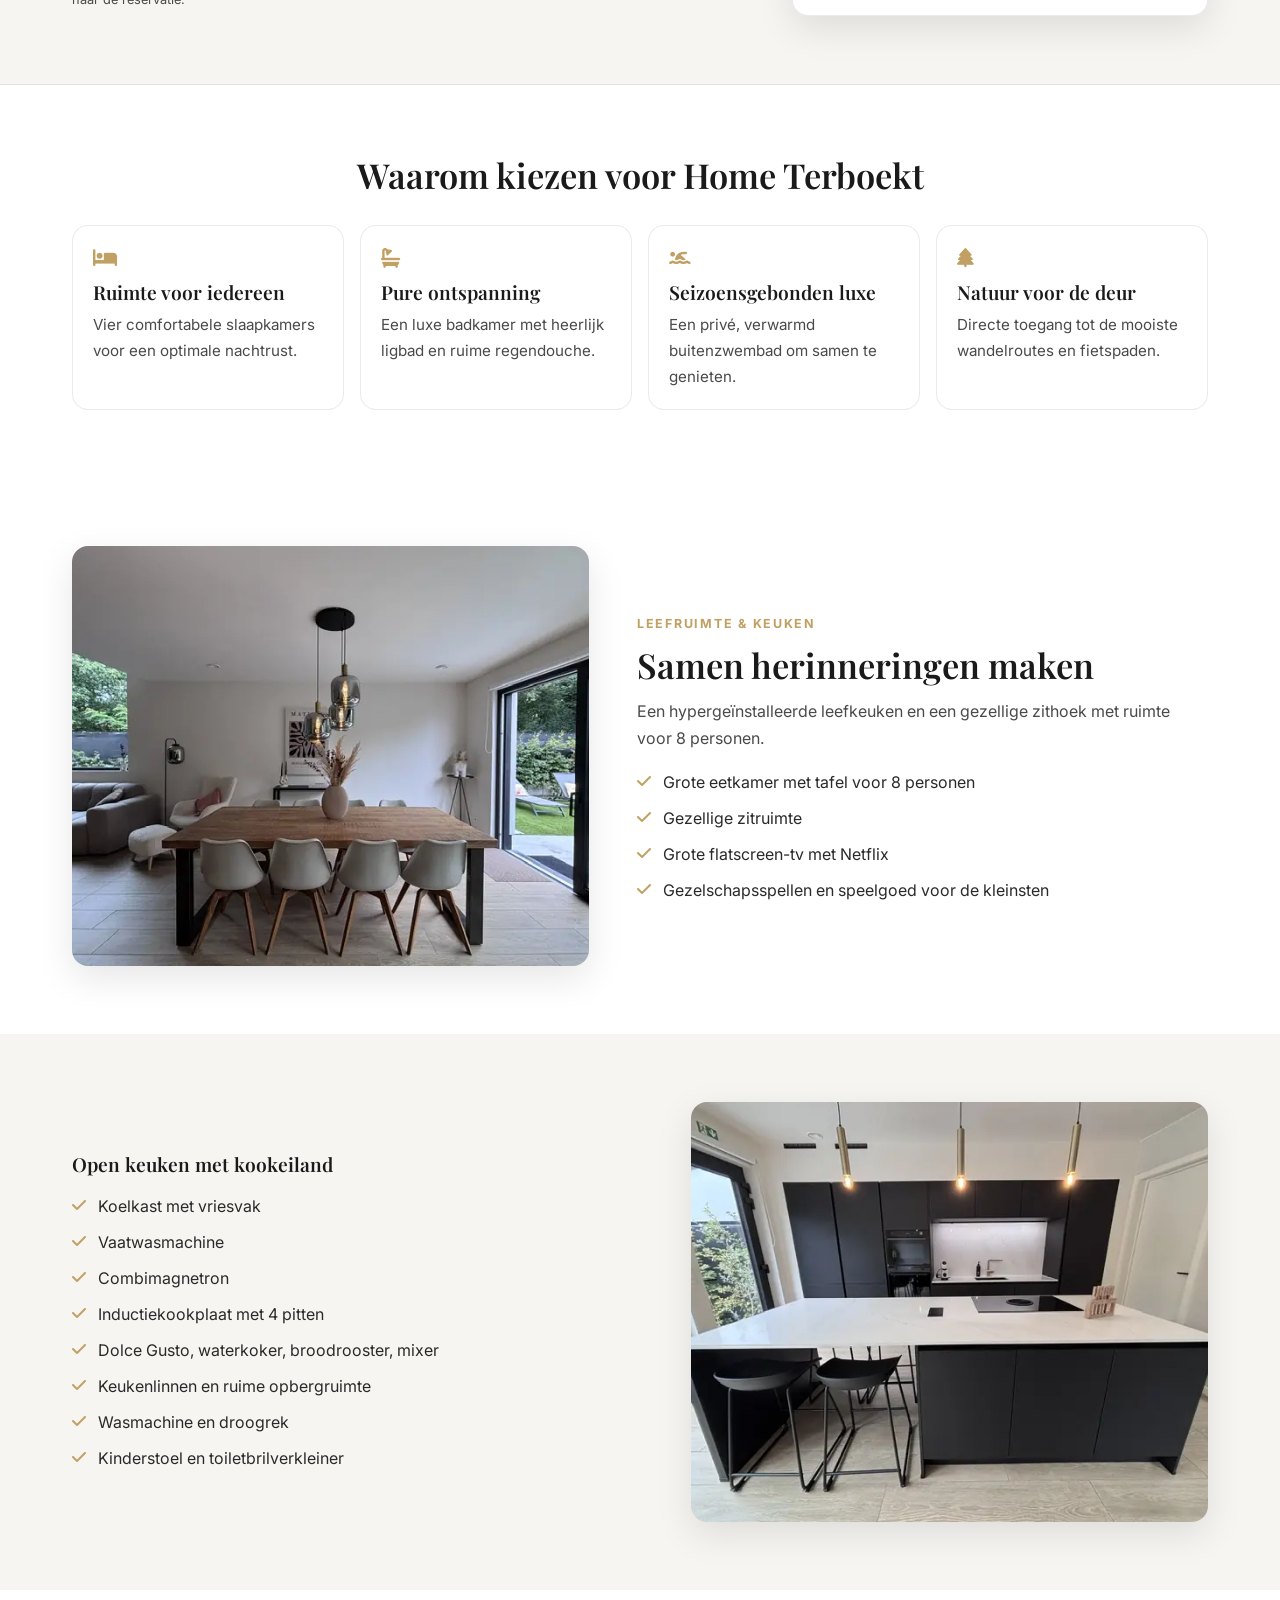
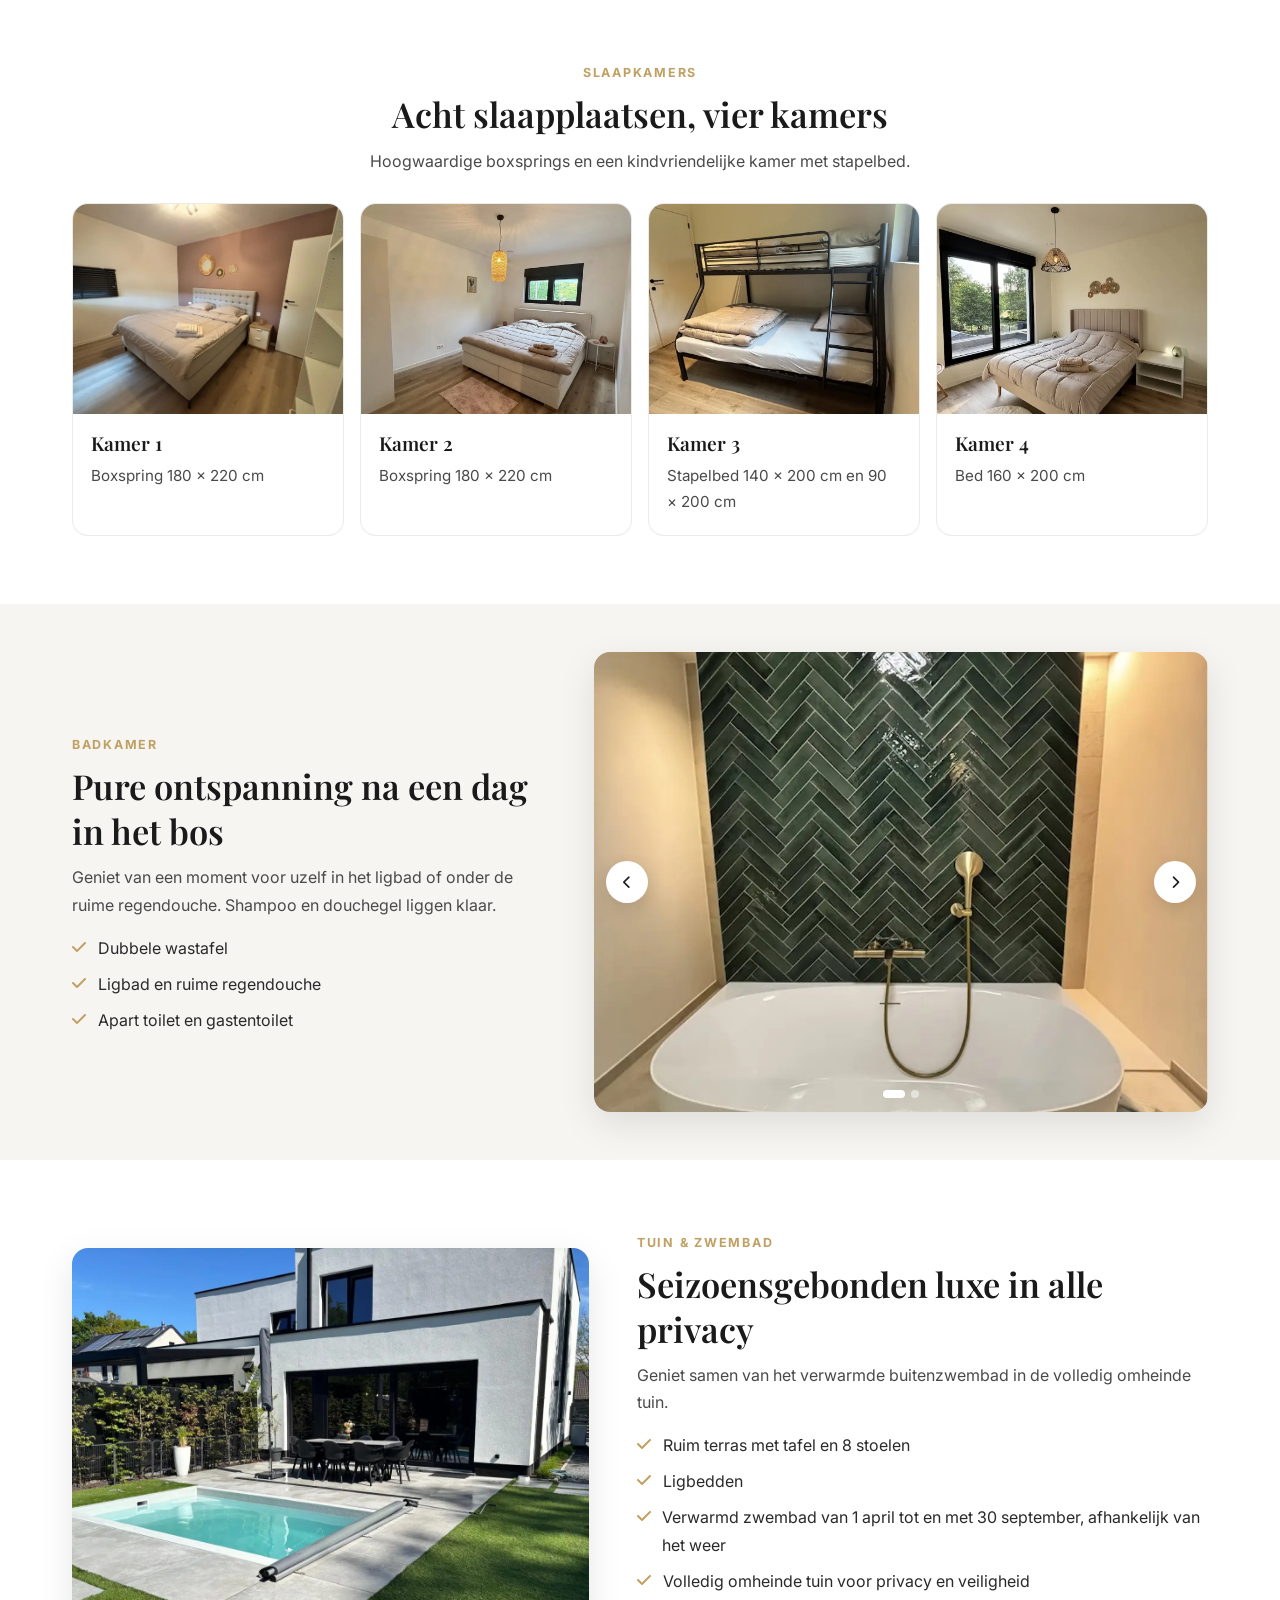
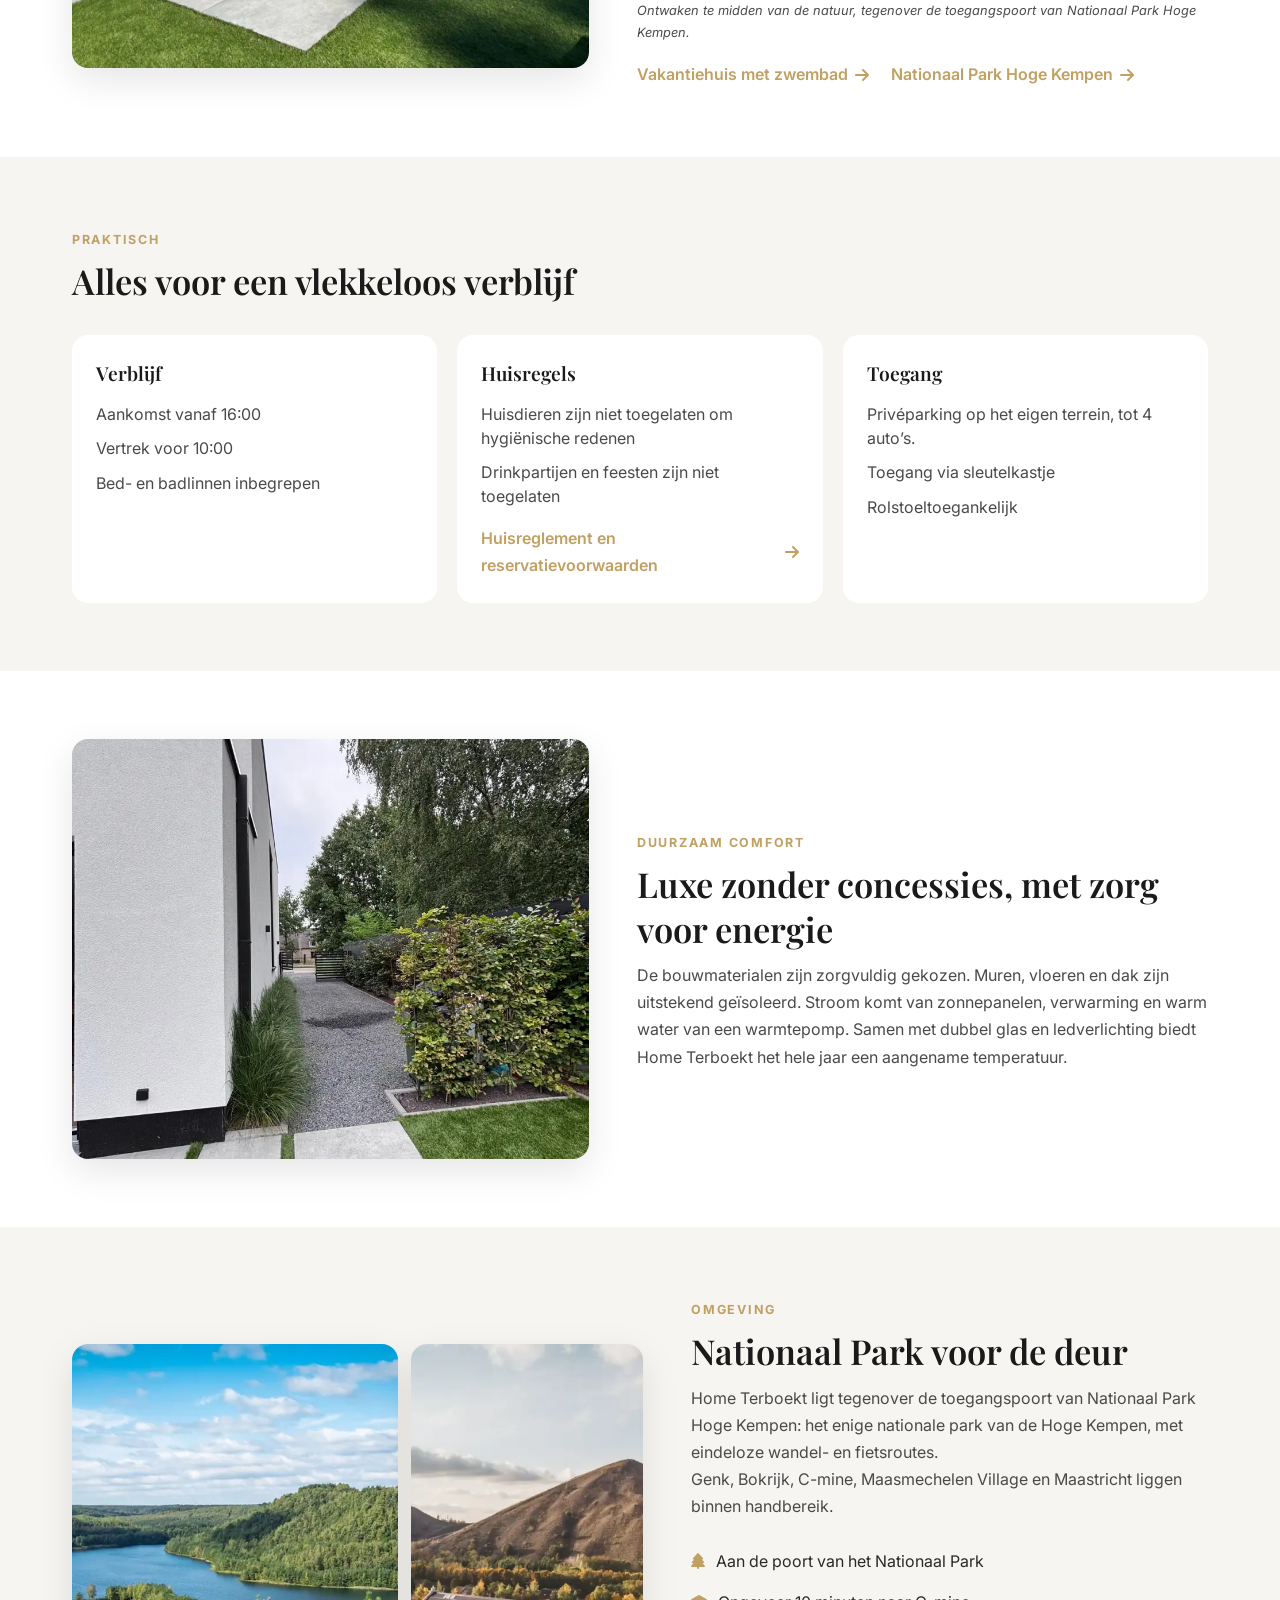
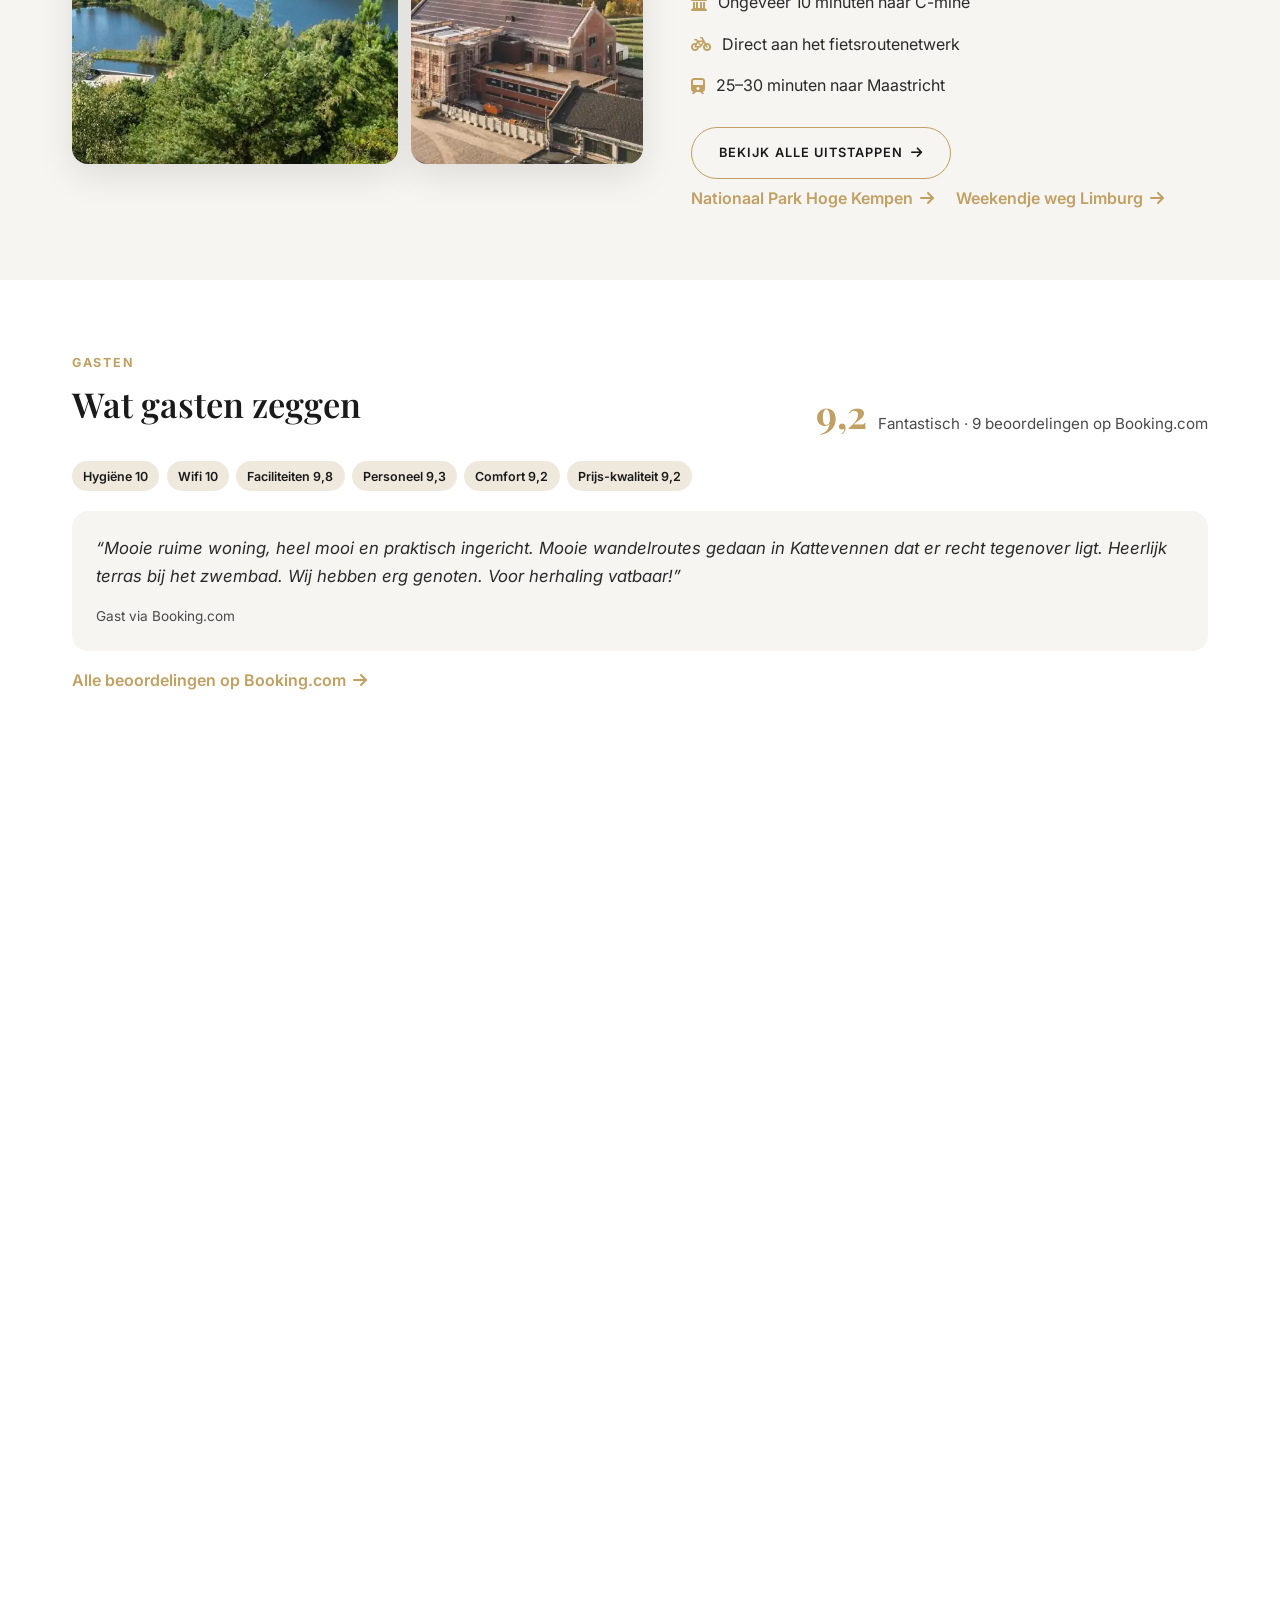
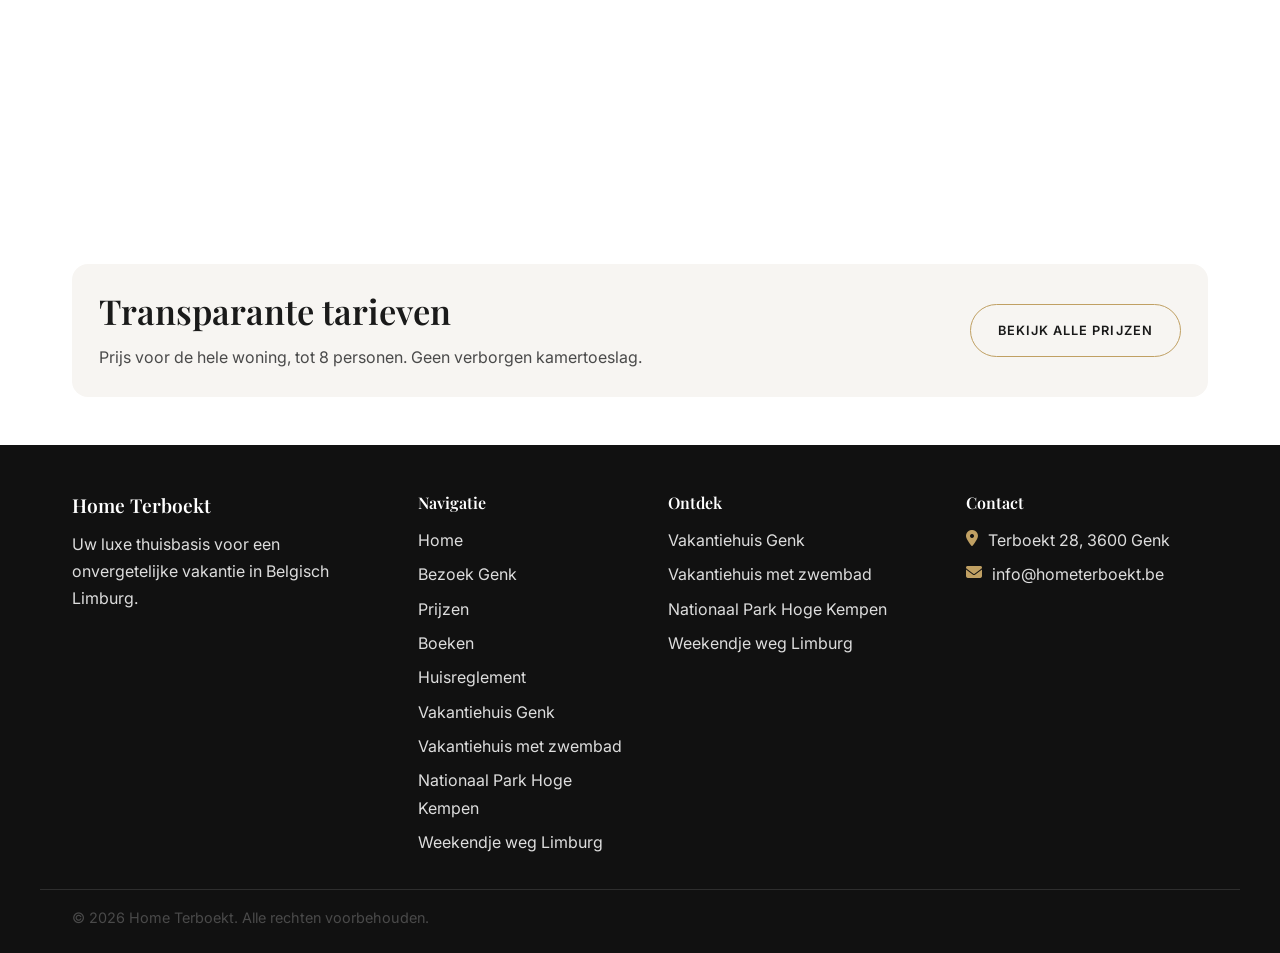
==== commit a492b60b: "Load guest photos as cached WebP and keep admin booking and site chrome in sync. Co-authored-by: Cur" ====
--- a/public/index.html
+++ b/public/index.html
@@ -17,16 +17,20 @@
     <title>Home Terboekt | Luxe vakantiehuis met zwembad in Genk</title>
     <link rel="preconnect" href="https://fonts.googleapis.com">
     <link rel="preconnect" href="https://fonts.gstatic.com" crossorigin>
-    <link href="https://fonts.googleapis.com/css2?family=Inter:wght@300;400;500;600&family=Playfair+Display:wght@400;600;700&display=swap" rel="stylesheet">
-    <link rel="stylesheet" href="https://cdnjs.cloudflare.com/ajax/libs/font-awesome/6.5.1/css/all.min.css">
-    <link rel="stylesheet" href="assets/css/style.css?v=c0a064">
+    <link rel="preconnect" href="https://cdnjs.cloudflare.com" crossorigin>
+    <link rel="preload" as="image" href="assets/img/buitenkant-zwembad-tuin.webp" fetchpriority="high">
+    <link href="https://fonts.googleapis.com/css2?family=Inter:wght@400;500;600&family=Playfair+Display:wght@400;600;700&display=swap" rel="stylesheet">
+    <link rel="stylesheet" href="https://cdnjs.cloudflare.com/ajax/libs/font-awesome/6.5.1/css/all.min.css" media="print" onload="this.media='all'">
+    <noscript><link rel="stylesheet" href="https://cdnjs.cloudflare.com/ajax/libs/font-awesome/6.5.1/css/all.min.css"></noscript>
+    <link rel="stylesheet" href="assets/css/style.css?v=snap1">
 </head>
 
 <body class="has-hero">
     <a class="skip-link" href="#about">Skip to content</a>
     <div id="header-placeholder"></div>
-
-    <section class="hero" style="background-image: url('assets/img/buitenkant-zwembad-tuin.jpg');">
+    <script src="components/header.js"></script>
+
+    <section class="hero" style="background-image: url('assets/img/buitenkant-zwembad-tuin.webp');">
         <div class="hero-content">
             <h1 data-i18n="hero_title">Exclusief verblijven in het groene hart van Genk</h1>
             <p data-i18n="hero_subtitle">Een oase van rust, design en privacy aan de poort van Nationaal Park Hoge Kempen.</p>
@@ -46,9 +50,13 @@
                 <span class="section-label" data-i18n="intro_badge">Welkom bij Home Terboekt</span>
                 <h2 data-i18n="intro_title">Luxe en natuur in één gezinswoning</h2>
                 <p class="lead" data-i18n="intro_lead">Stap binnen in een oase van rust, design en privacy. Onze hoogwaardig afgewerkte vakantiewoning biedt met 4 stijlvolle slaapkamers de perfecte thuisbasis voor een onvergetelijke vakantie met uw gezin.</p>
+                <a href="/vakantiehuis-genk" class="btn-link">
+                    <span data-i18n="nav_vakantiehuis_genk">Vakantiehuis Genk</span>
+                    <i class="fa-solid fa-arrow-right"></i>
+                </a>
             </div>
             <figure class="intro-photo">
-                <img src="assets/img/living-open-plan-stairs.jpg" alt="Open leefruimte met zetel, trap en eethoek">
+                <img src="assets/img/living-open-plan-stairs.webp" alt="Open leefruimte met zetel, trap en eethoek" width="640" height="480" fetchpriority="high" decoding="async">
             </figure>
         </div>
         <div class="container">
@@ -130,7 +138,7 @@
     <section>
         <div class="container split reverse">
             <div>
-                <img src="assets/img/dining-table-eight.jpg" alt="Eettafel voor acht personen met zicht op de tuin">
+                <img src="assets/img/dining-table-eight.webp" alt="Eettafel voor acht personen met zicht op de tuin" loading="lazy" decoding="async">
             </div>
             <div>
                 <span class="section-label" data-i18n="living_label">Leefruimte & keuken</span>
@@ -162,7 +170,7 @@
                 </ul>
             </div>
             <div>
-                <img src="assets/img/kitchen-island-induction.jpg" alt="Zwarte keuken met kookeiland en inductieplaat">
+                <img src="assets/img/kitchen-island-induction.webp" alt="Zwarte keuken met kookeiland en inductieplaat" loading="lazy" decoding="async">
             </div>
         </div>
     </section>
@@ -177,7 +185,7 @@
             <div class="room-grid">
                 <article class="room-card">
                     <div class="room-img">
-                        <img src="assets/img/slaapkamer-master-roze.jpg" alt="Slaapkamer 1 met boxspring 180 bij 220">
+                        <img src="assets/img/slaapkamer-master-roze.webp" alt="Slaapkamer 1 met boxspring 180 bij 220" loading="lazy" decoding="async">
                     </div>
                     <div class="room-info">
                         <h3 data-i18n="room_1_title">Kamer 1</h3>
@@ -186,7 +194,7 @@
                 </article>
                 <article class="room-card">
                     <div class="room-img">
-                        <img src="assets/img/bedroom-boxspring.jpg" alt="Slaapkamer 2 met boxspring 180 bij 220">
+                        <img src="assets/img/bedroom-boxspring.webp" alt="Slaapkamer 2 met boxspring 180 bij 220" loading="lazy" decoding="async">
                     </div>
                     <div class="room-info">
                         <h3 data-i18n="room_2_title">Kamer 2</h3>
@@ -195,7 +203,7 @@
                 </article>
                 <article class="room-card">
                     <div class="room-img">
-                        <img src="assets/img/bedroom-bunk-bed.jpg" alt="Slaapkamer 3 met stapelbed">
+                        <img src="assets/img/bedroom-bunk-bed.webp" alt="Slaapkamer 3 met stapelbed" loading="lazy" decoding="async">
                     </div>
                     <div class="room-info">
                         <h3 data-i18n="room_3_title">Kamer 3</h3>
@@ -204,7 +212,7 @@
                 </article>
                 <article class="room-card">
                     <div class="room-img">
-                        <img src="assets/img/bedroom-garden-window.jpg" alt="Slaapkamer 4 met bed 160 bij 200 en tuinzicht">
+                        <img src="assets/img/bedroom-garden-window.webp" alt="Slaapkamer 4 met bed 160 bij 200 en tuinzicht" loading="lazy" decoding="async">
                     </div>
                     <div class="room-info">
                         <h3 data-i18n="room_4_title">Kamer 4</h3>
@@ -229,8 +237,8 @@
             </div>
             <figure class="photo-switch" data-photo-switch>
                 <div class="photo-switch-stage">
-                    <img class="is-current" src="assets/img/bathroom-bathtub-green.jpg" alt="Vrijstaand ligbad met groene visgraattegels">
-                    <img src="assets/img/bathroom-double-sink.jpg" alt="Dubbele wastafel met ronde verlicht spiegel">
+                    <img class="is-current" src="assets/img/bathroom-bathtub-green.webp" alt="Vrijstaand ligbad met groene visgraattegels" loading="lazy" decoding="async">
+                    <img src="assets/img/bathroom-double-sink.webp" alt="Dubbele wastafel met ronde verlicht spiegel" loading="lazy" decoding="async">
                 </div>
                 <button class="photo-switch-btn prev" type="button" aria-label="Vorige foto"><i class="fa-solid fa-chevron-left"></i></button>
                 <button class="photo-switch-btn next" type="button" aria-label="Volgende foto"><i class="fa-solid fa-chevron-right"></i></button>
@@ -245,7 +253,7 @@
     <section>
         <div class="container split reverse">
             <div>
-                <img src="assets/img/buitenkant-zwembad-tuin.jpg" alt="Verwarmd buitenzwembad en terras">
+                <img src="assets/img/buitenkant-zwembad-tuin.webp" alt="Verwarmd buitenzwembad en terras" loading="lazy" decoding="async">
             </div>
             <div>
                 <span class="section-label" data-i18n="garden_label">Tuin & zwembad</span>
@@ -258,6 +266,16 @@
                     <li><i class="fa-solid fa-check"></i><span data-i18n="garden_4">Volledig omheinde tuin voor privacy en veiligheid</span></li>
                 </ul>
                 <p class="caption" data-i18n="garden_caption">Ontwaken te midden van de natuur, tegenover de toegangspoort van Nationaal Park Hoge Kempen.</p>
+                <div class="related-links">
+                    <a href="/vakantiehuis-zwembad-limburg" class="btn-link">
+                        <span data-i18n="nav_vakantiehuis_zwembad">Vakantiehuis met zwembad</span>
+                        <i class="fa-solid fa-arrow-right"></i>
+                    </a>
+                    <a href="/nationaal-park-hoge-kempen" class="btn-link">
+                        <span data-i18n="nav_hoge_kempen">Nationaal Park Hoge Kempen</span>
+                        <i class="fa-solid fa-arrow-right"></i>
+                    </a>
+                </div>
             </div>
         </div>
     </section>
@@ -297,7 +315,7 @@
     <section>
         <div class="container split reverse">
             <div>
-                <img src="assets/img/voorgevel-huis-dag.jpg" alt="Gevel van Home Terboekt met privéoprit">
+                <img src="assets/img/voorgevel-huis-dag.webp" alt="Gevel van Home Terboekt met privéoprit" loading="lazy" decoding="async">
             </div>
             <div>
                 <span class="section-label" data-i18n="sustain_label">Duurzaam comfort</span>
@@ -310,8 +328,8 @@
     <section class="soft">
         <div class="container split">
             <div class="location-images">
-                <div class="img-main"><img src="assets/img/hoge-kempen-nature.jpg" alt="Nationaal Park Hoge Kempen"></div>
-                <div class="img-small"><img src="assets/img/c-mine-terril.webp" alt="C-mine en terrils in Genk"></div>
+                <div class="img-main"><img src="assets/img/hoge-kempen-nature.webp" alt="Nationaal Park Hoge Kempen" loading="lazy" decoding="async"></div>
+                <div class="img-small"><img src="assets/img/c-mine-terril.webp" alt="C-mine en terrils in Genk" loading="lazy" decoding="async"></div>
             </div>
             <div>
                 <span class="section-label" data-i18n="loc_label">Omgeving</span>
@@ -324,7 +342,17 @@
                     <li><i class="fa-solid fa-bicycle"></i><span data-i18n="dist_cycle">Direct aan het fietsroutenetwerk</span></li>
                     <li><i class="fa-solid fa-train"></i><span data-i18n="dist_maastricht">25–30 minuten naar Maastricht</span></li>
                 </ul>
-                <a href="/genk" class="btn btn-outline"><span data-i18n="btn_explore_area">Bekijk alle uitstappen</span> <i class="fa-solid fa-arrow-right"></i></a>
+                <div class="related-links">
+                    <a href="/genk" class="btn btn-outline"><span data-i18n="btn_explore_area">Bekijk alle uitstappen</span> <i class="fa-solid fa-arrow-right"></i></a>
+                    <a href="/nationaal-park-hoge-kempen" class="btn-link">
+                        <span data-i18n="nav_hoge_kempen">Nationaal Park Hoge Kempen</span>
+                        <i class="fa-solid fa-arrow-right"></i>
+                    </a>
+                    <a href="/weekendje-weg-limburg" class="btn-link">
+                        <span data-i18n="nav_weekendje">Weekendje weg Limburg</span>
+                        <i class="fa-solid fa-arrow-right"></i>
+                    </a>
+                </div>
             </div>
         </div>
     </section>
@@ -385,35 +413,35 @@
         </div>
         <div class="lookbook-track">
             <figure class="lookbook-slide js-lightbox">
-                <img src="assets/img/buitenkant-zwembad-tuin.jpg" alt="Zwembad en terras">
+                <img src="assets/img/buitenkant-zwembad-tuin.webp" alt="Zwembad en terras" loading="lazy" decoding="async">
                 <figcaption data-i18n="cap_pool">Zwembad</figcaption>
             </figure>
             <figure class="lookbook-slide js-lightbox">
-                <img src="assets/img/living-tv-fireplace.jpg" alt="Zithoek met tv en haard">
+                <img src="assets/img/living-tv-fireplace.webp" alt="Zithoek met tv en haard" loading="lazy" decoding="async">
                 <figcaption data-i18n="cap_living">Wonen</figcaption>
             </figure>
             <figure class="lookbook-slide js-lightbox">
-                <img src="assets/img/dining-table-eight.jpg" alt="Eettafel voor acht">
+                <img src="assets/img/dining-table-eight.webp" alt="Eettafel voor acht" loading="lazy" decoding="async">
                 <figcaption data-i18n="cap_dining">Eten</figcaption>
             </figure>
             <figure class="lookbook-slide js-lightbox">
-                <img src="assets/img/kitchen-island-induction.jpg" alt="Keuken-eiland">
+                <img src="assets/img/kitchen-island-induction.webp" alt="Keuken-eiland" loading="lazy" decoding="async">
                 <figcaption data-i18n="cap_kitchen">Koken</figcaption>
             </figure>
             <figure class="lookbook-slide js-lightbox">
-                <img src="assets/img/bathroom-bathtub-green.jpg" alt="Ligbad">
+                <img src="assets/img/bathroom-bathtub-green.webp" alt="Ligbad" loading="lazy" decoding="async">
                 <figcaption data-i18n="bath_label">Badkamer</figcaption>
             </figure>
             <figure class="lookbook-slide js-lightbox">
-                <img src="assets/img/bedroom-boxspring.jpg" alt="Boxspring slaapkamer">
+                <img src="assets/img/bedroom-boxspring.webp" alt="Boxspring slaapkamer" loading="lazy" decoding="async">
                 <figcaption data-i18n="rooms_label">Slapen</figcaption>
             </figure>
             <figure class="lookbook-slide js-lightbox">
-                <img src="assets/img/tuin-terras-eettafel.jpg" alt="Tuinterras">
+                <img src="assets/img/tuin-terras-eettafel.webp" alt="Tuinterras" loading="lazy" decoding="async">
                 <figcaption data-i18n="garden_label">Tuin</figcaption>
             </figure>
             <figure class="lookbook-slide js-lightbox">
-                <img src="assets/img/voorgevel-huis-dag.jpg" alt="Gevel en oprit">
+                <img src="assets/img/voorgevel-huis-dag.webp" alt="Gevel en oprit" loading="lazy" decoding="async">
                 <figcaption data-i18n="cap_arrival">Aankomst</figcaption>
             </figure>
         </div>
@@ -432,15 +460,14 @@
     </section>
 
     <div id="footer-placeholder"></div>
-    <script src="components/header.js"></script>
-    <script src="components/footer.js"></script>
-    <script src="assets/js/translations.js"></script>
-    <script src="assets/js/pricing.js"></script>
-    <script src="assets/js/booking/api.js"></script>
-    <script src="assets/js/booking/calendar.js"></script>
-    <script src="assets/js/booking/home-availability.js"></script>
-    <script src="assets/js/gallery.js"></script>
-    <script src="assets/js/script.js"></script>
+    <script defer src="components/footer.js?v=snap1"></script>
+    <script defer src="assets/js/translations.js?v=snap1"></script>
+    <script defer src="assets/js/pricing.js?v=snap1"></script>
+    <script defer src="assets/js/booking/api.js"></script>
+    <script defer src="assets/js/booking/calendar.js"></script>
+    <script defer src="assets/js/booking/home-availability.js"></script>
+    <script defer src="assets/js/gallery.js"></script>
+    <script defer src="assets/js/script.js"></script>
 </body>
 
 </html>
--- a/public/assets/css/style.css
+++ b/public/assets/css/style.css
@@ -44,6 +44,7 @@
 
 img {
     max-width: 100%;
+    height: auto;
     display: block;
 }
 
@@ -287,6 +288,25 @@
 
 .btn-link:hover { gap: 0.7rem; color: var(--color-primary); }
 
+.related-label {
+    margin: 2rem 0 0.35rem;
+    font-size: 0.78rem;
+    font-weight: 700;
+    letter-spacing: 0.08em;
+    text-transform: uppercase;
+    color: var(--color-text-muted);
+}
+
+.related-links {
+    display: flex;
+    flex-wrap: wrap;
+    align-items: center;
+    gap: 0.35rem 1.35rem;
+    margin-top: 1.1rem;
+}
+
+.related-links .btn-link { margin-top: 0; }
+
 /* Hero */
 .hero,
 .page-hero {
@@ -1182,6 +1202,12 @@
     border-radius: 50%;
     cursor: pointer;
     font-size: 1.4rem;
+}
+
+.lookbook,
+.map-section {
+    content-visibility: auto;
+    contain-intrinsic-size: auto 520px;
 }
 
 .lightbox-close { top: 16px; right: 16px; }
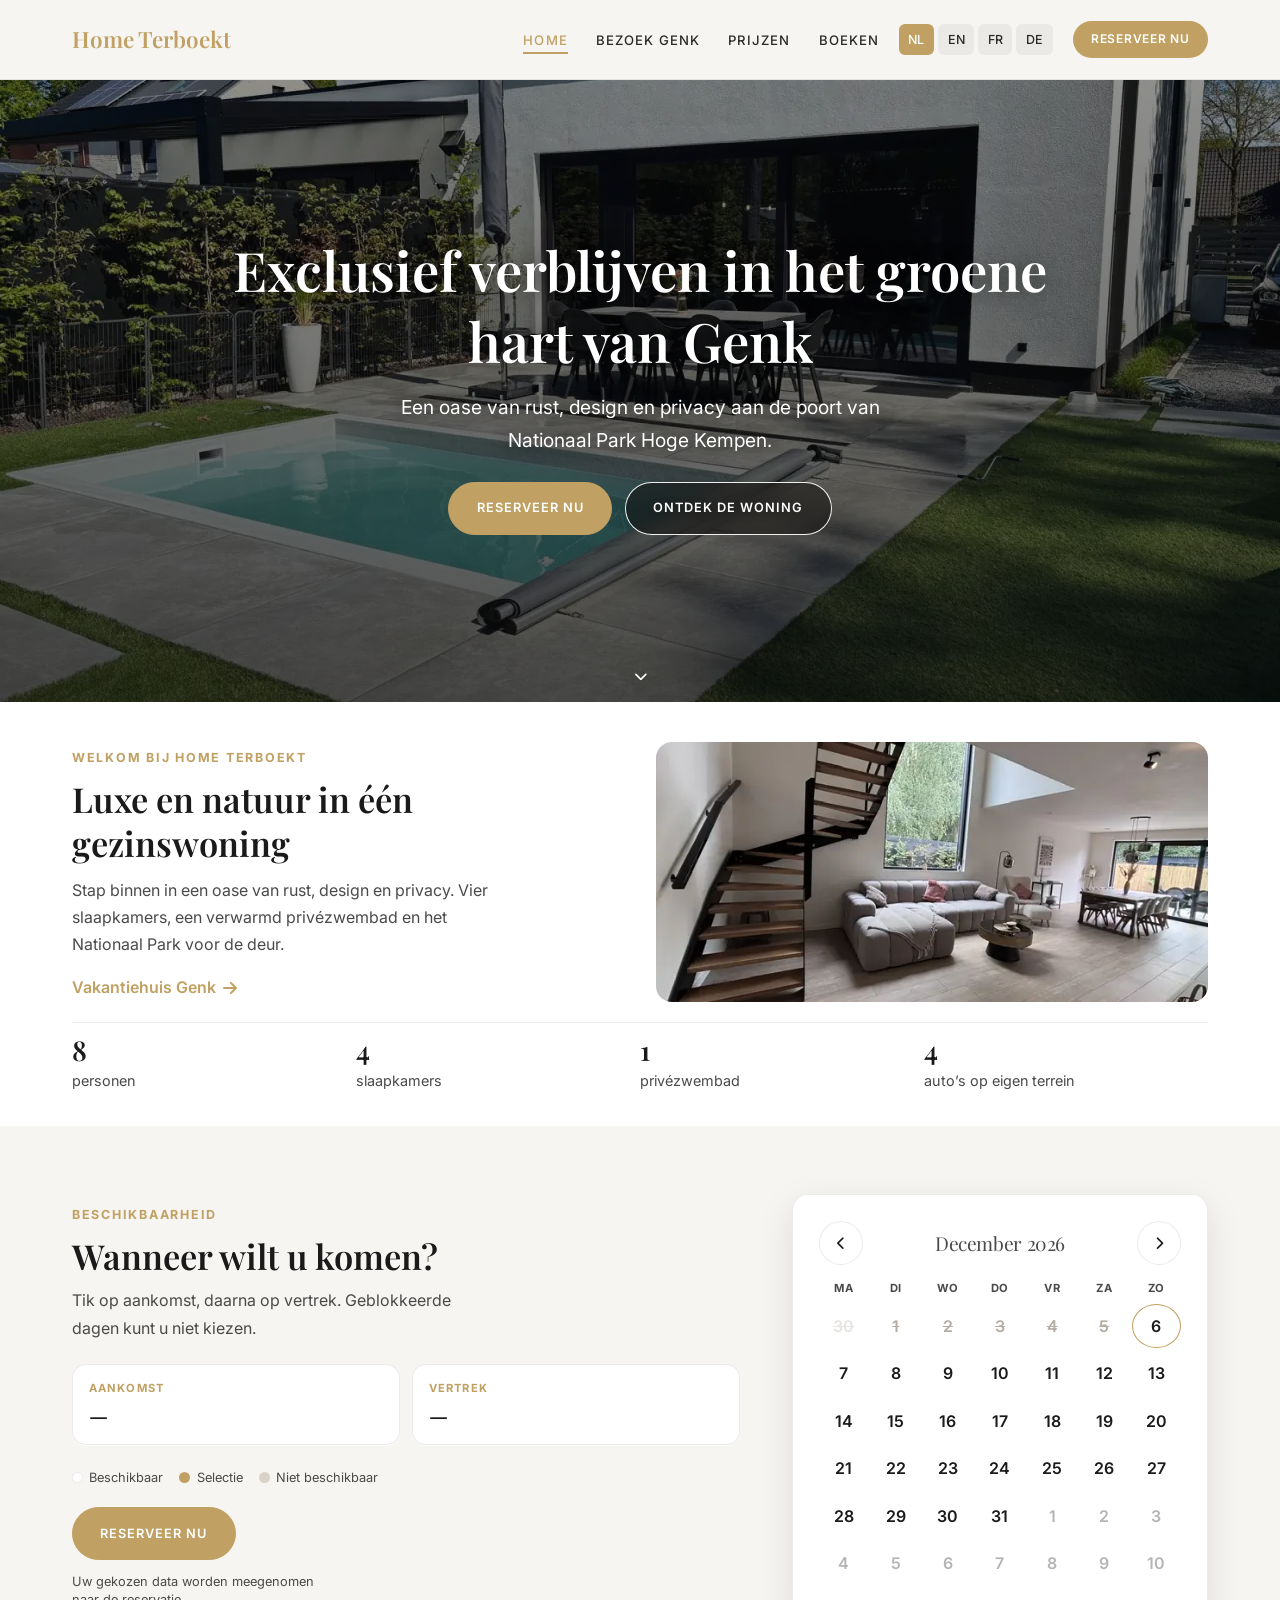
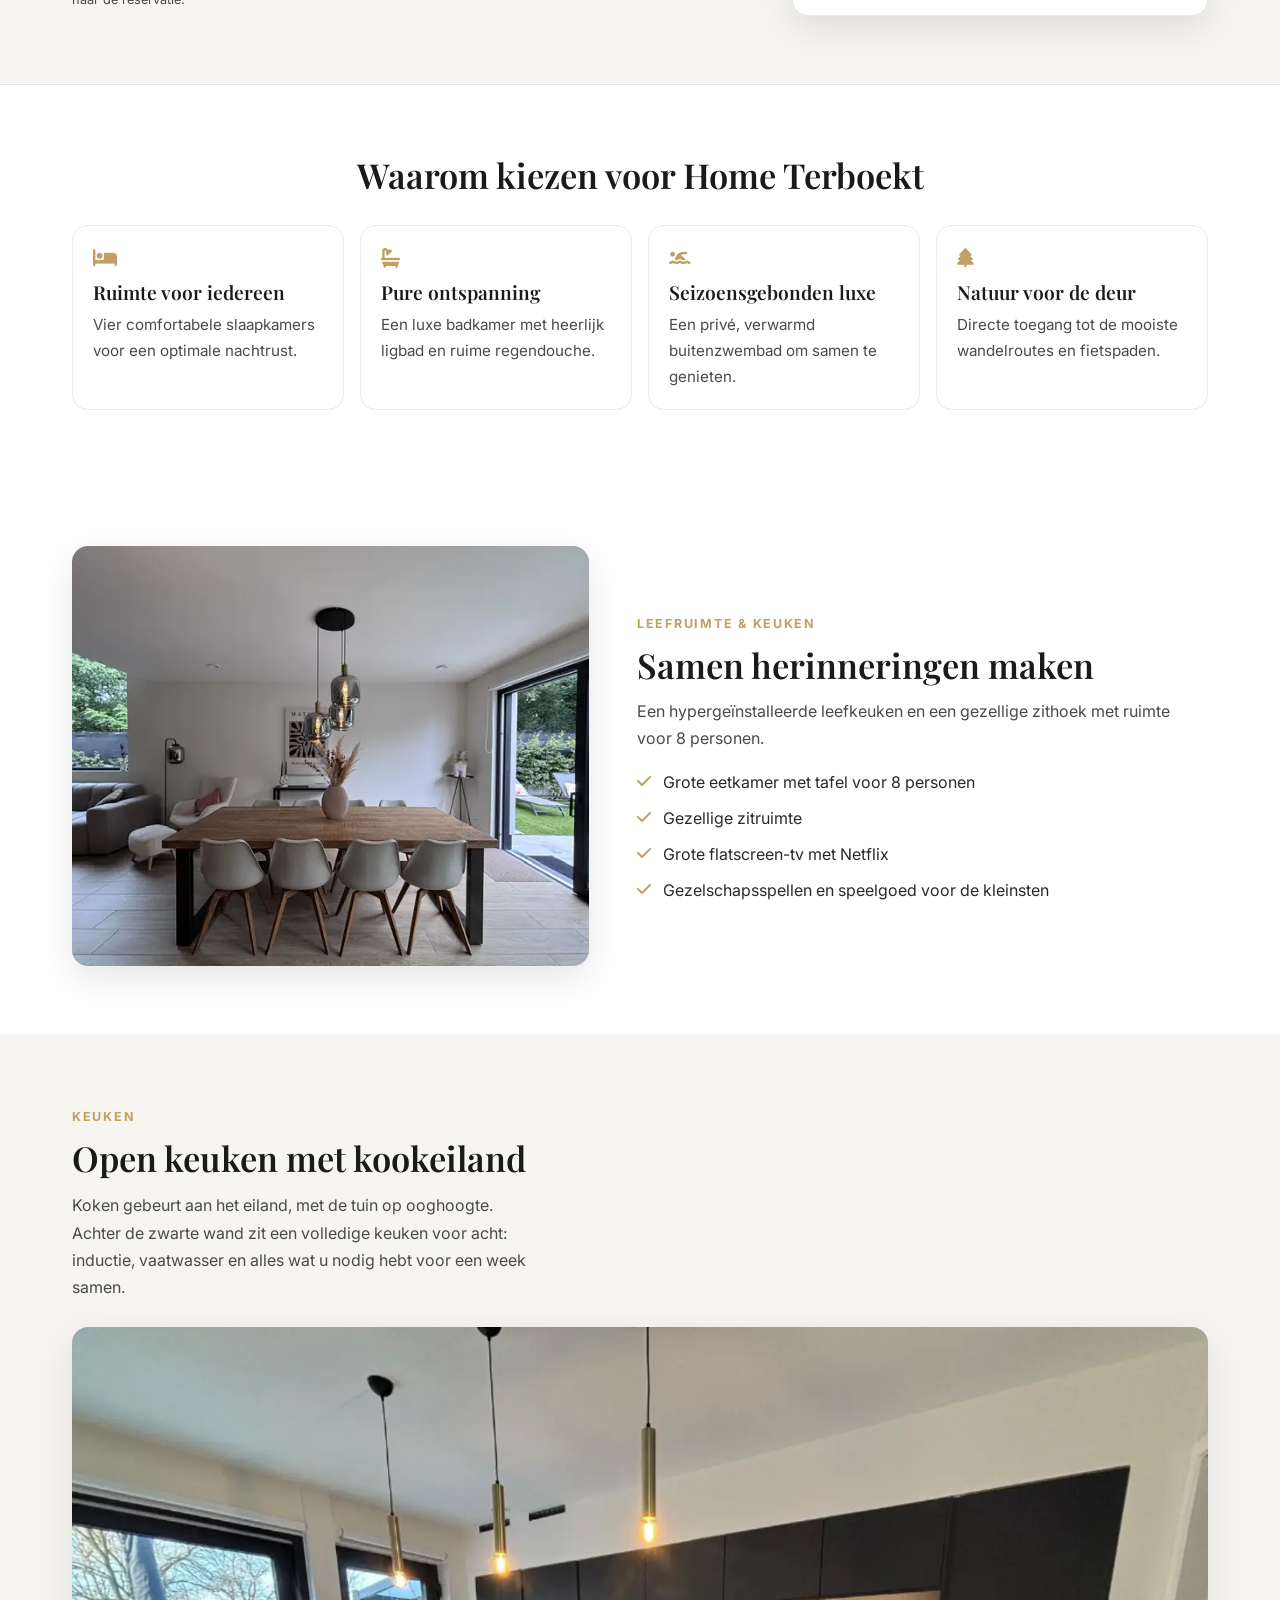
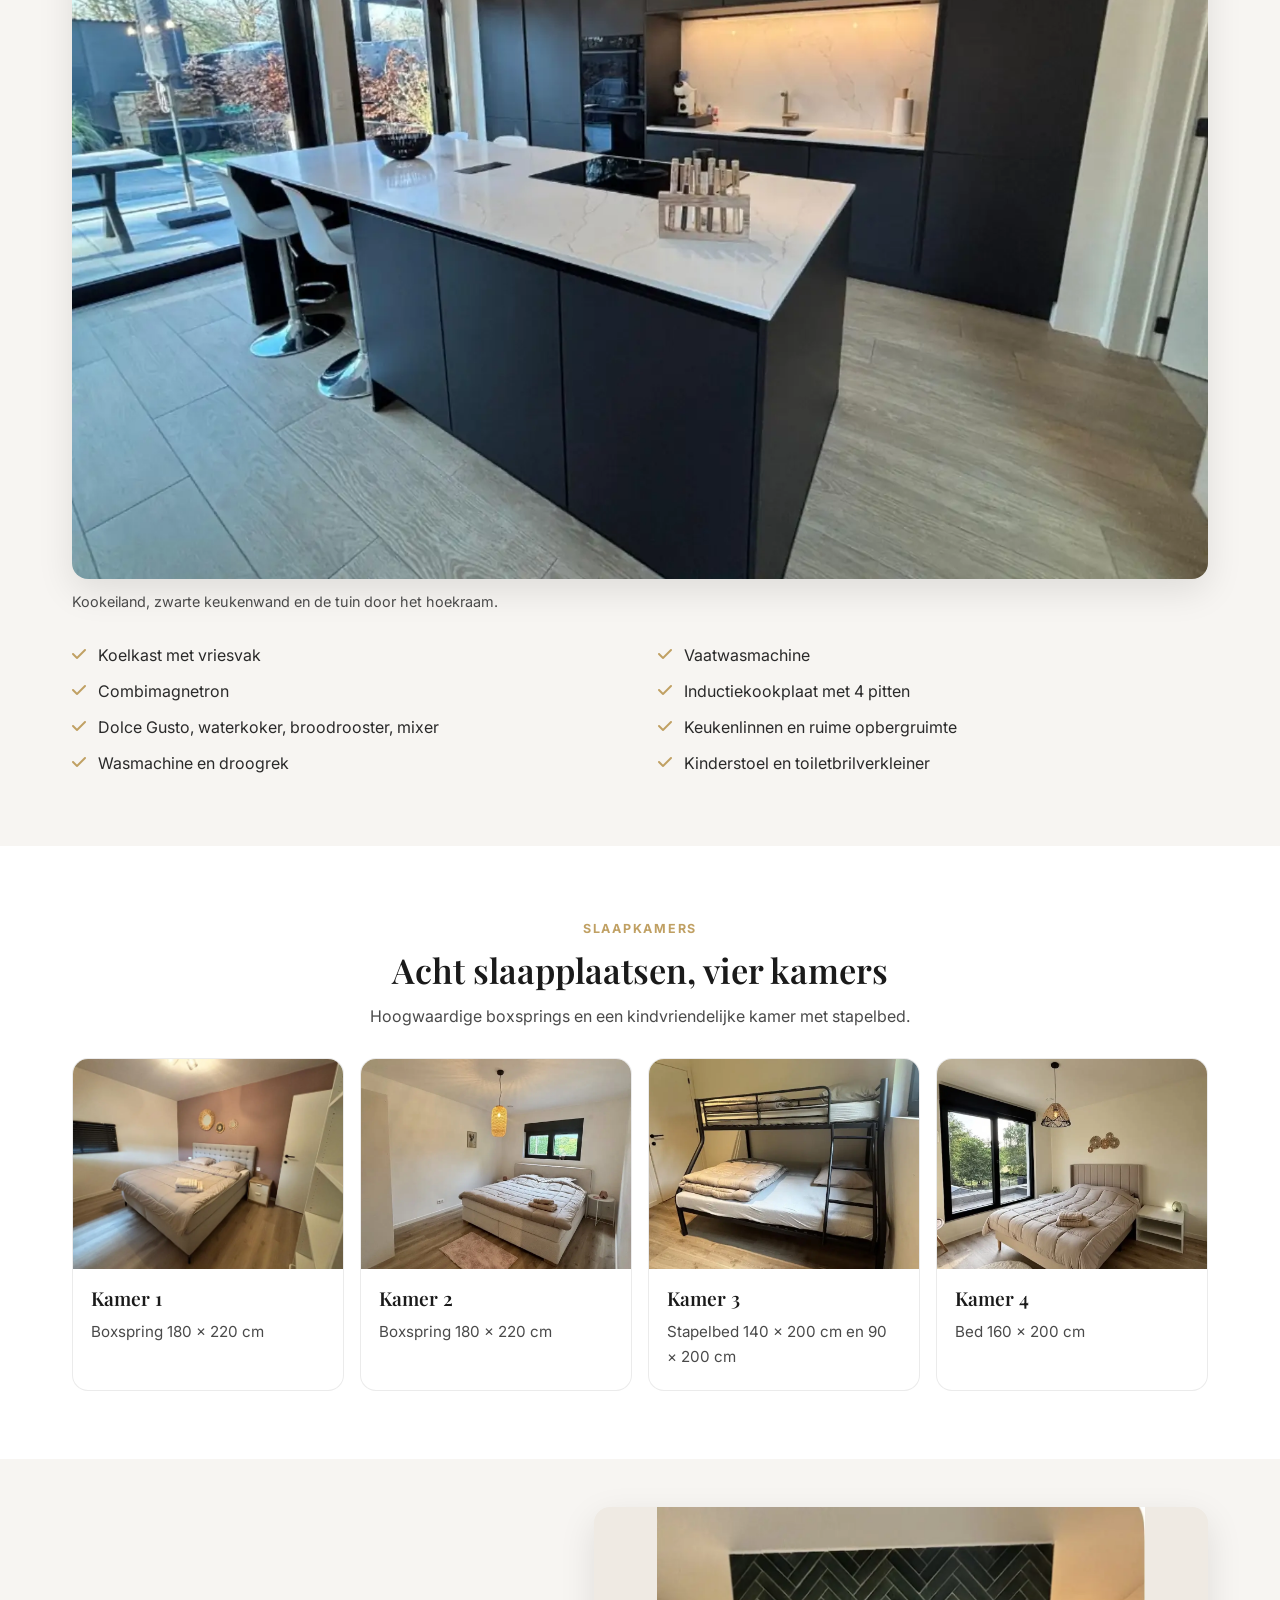
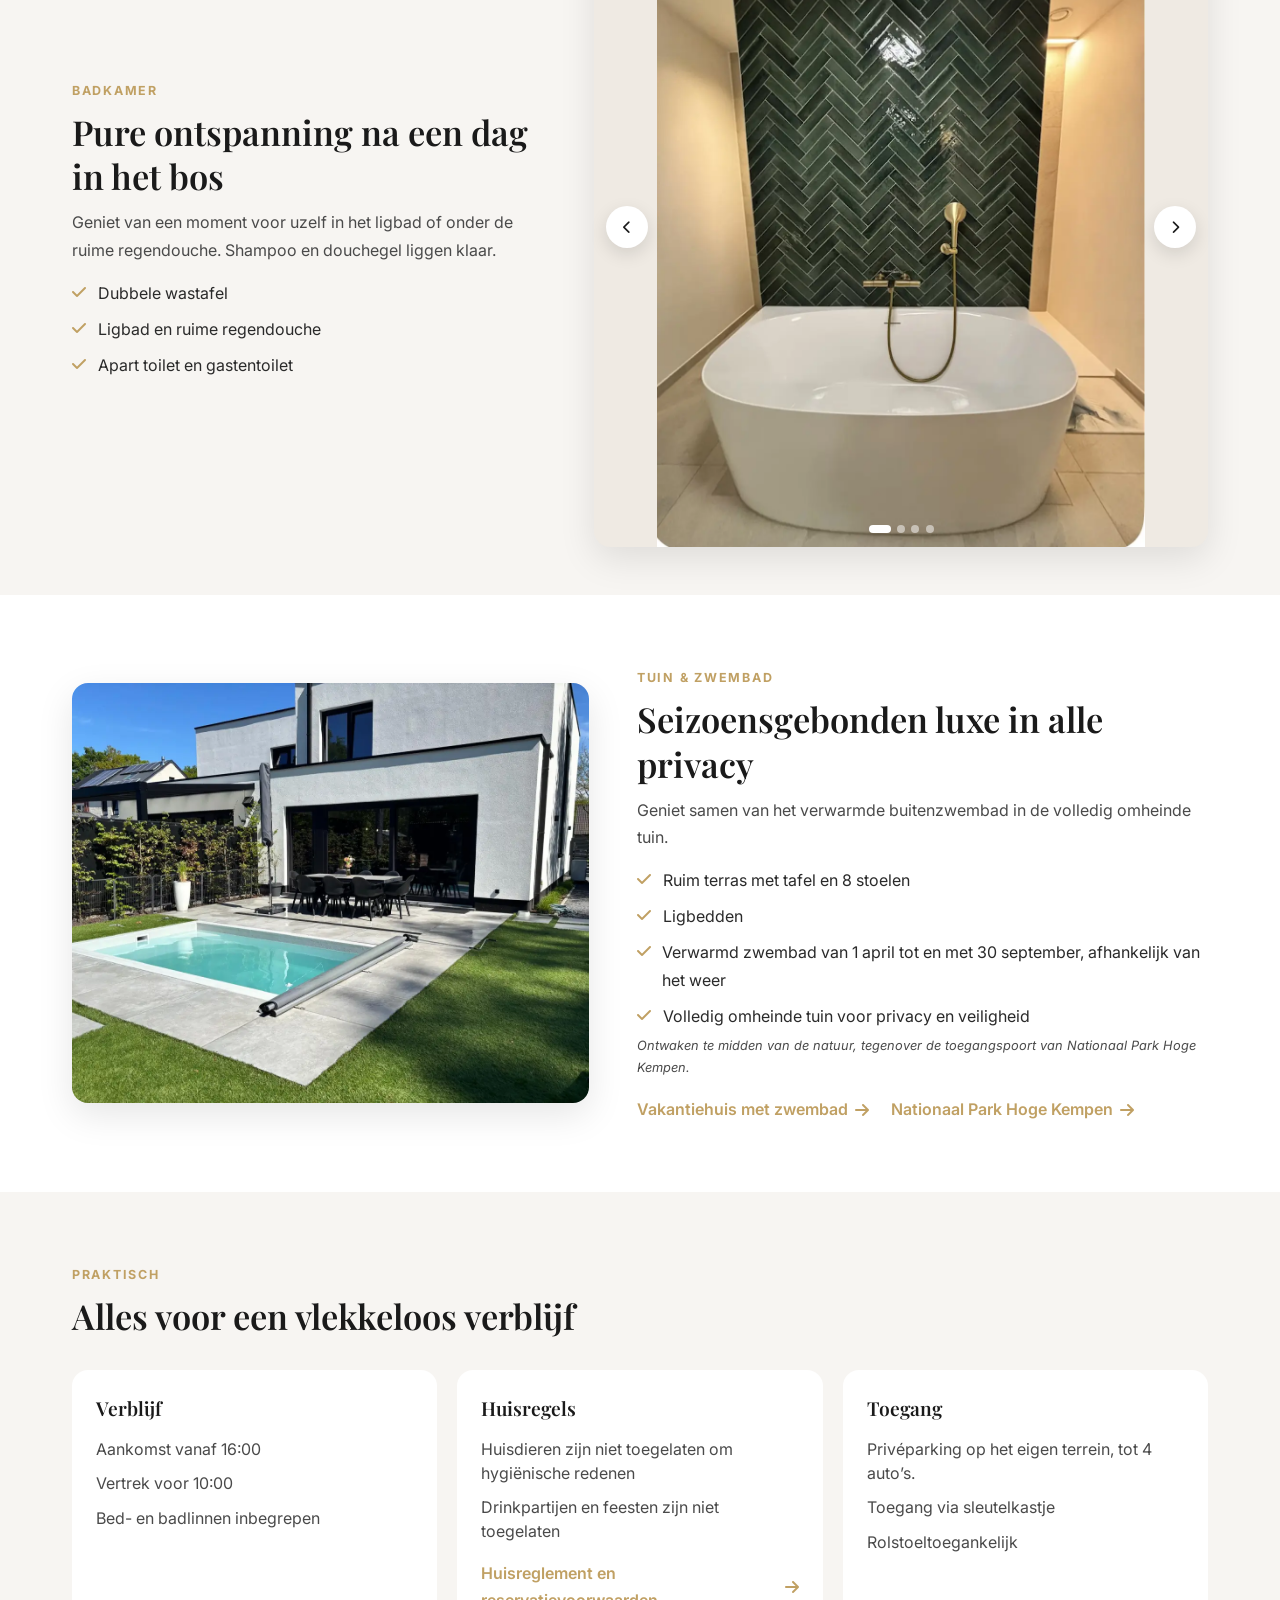
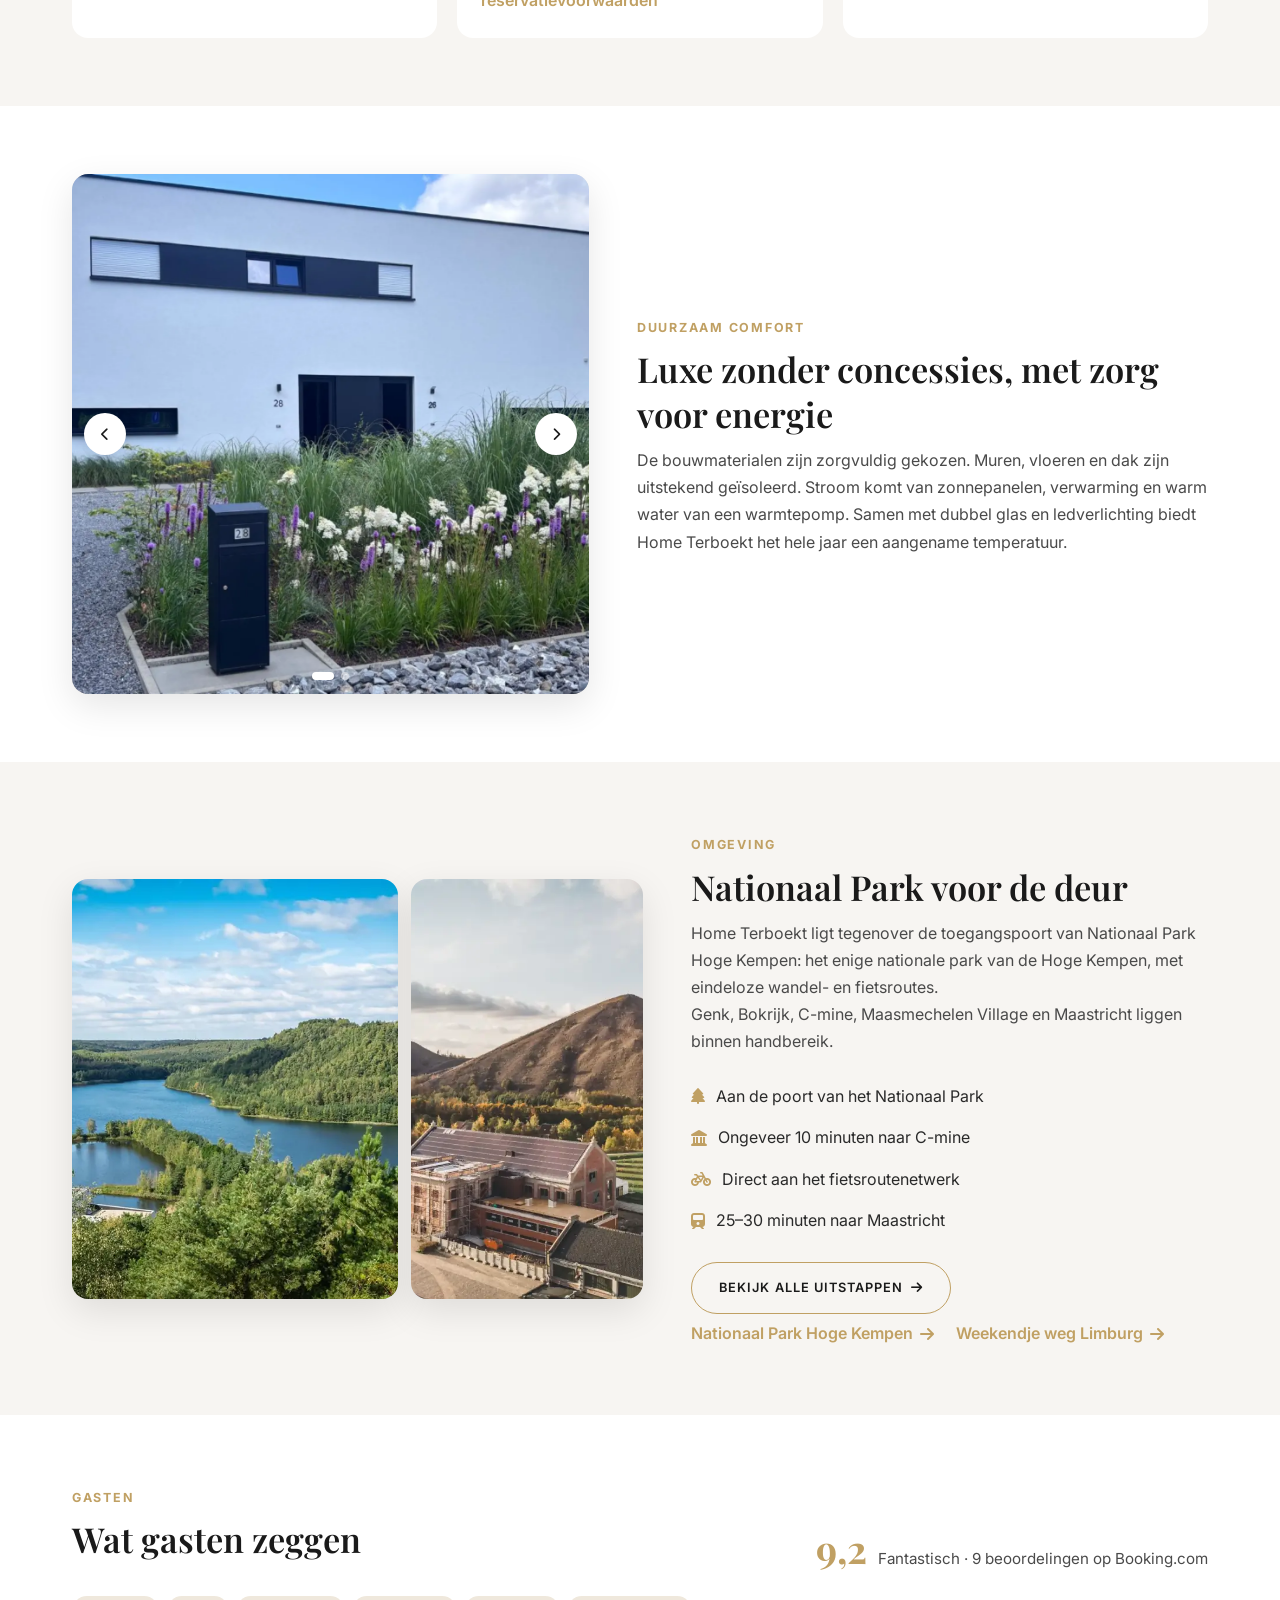
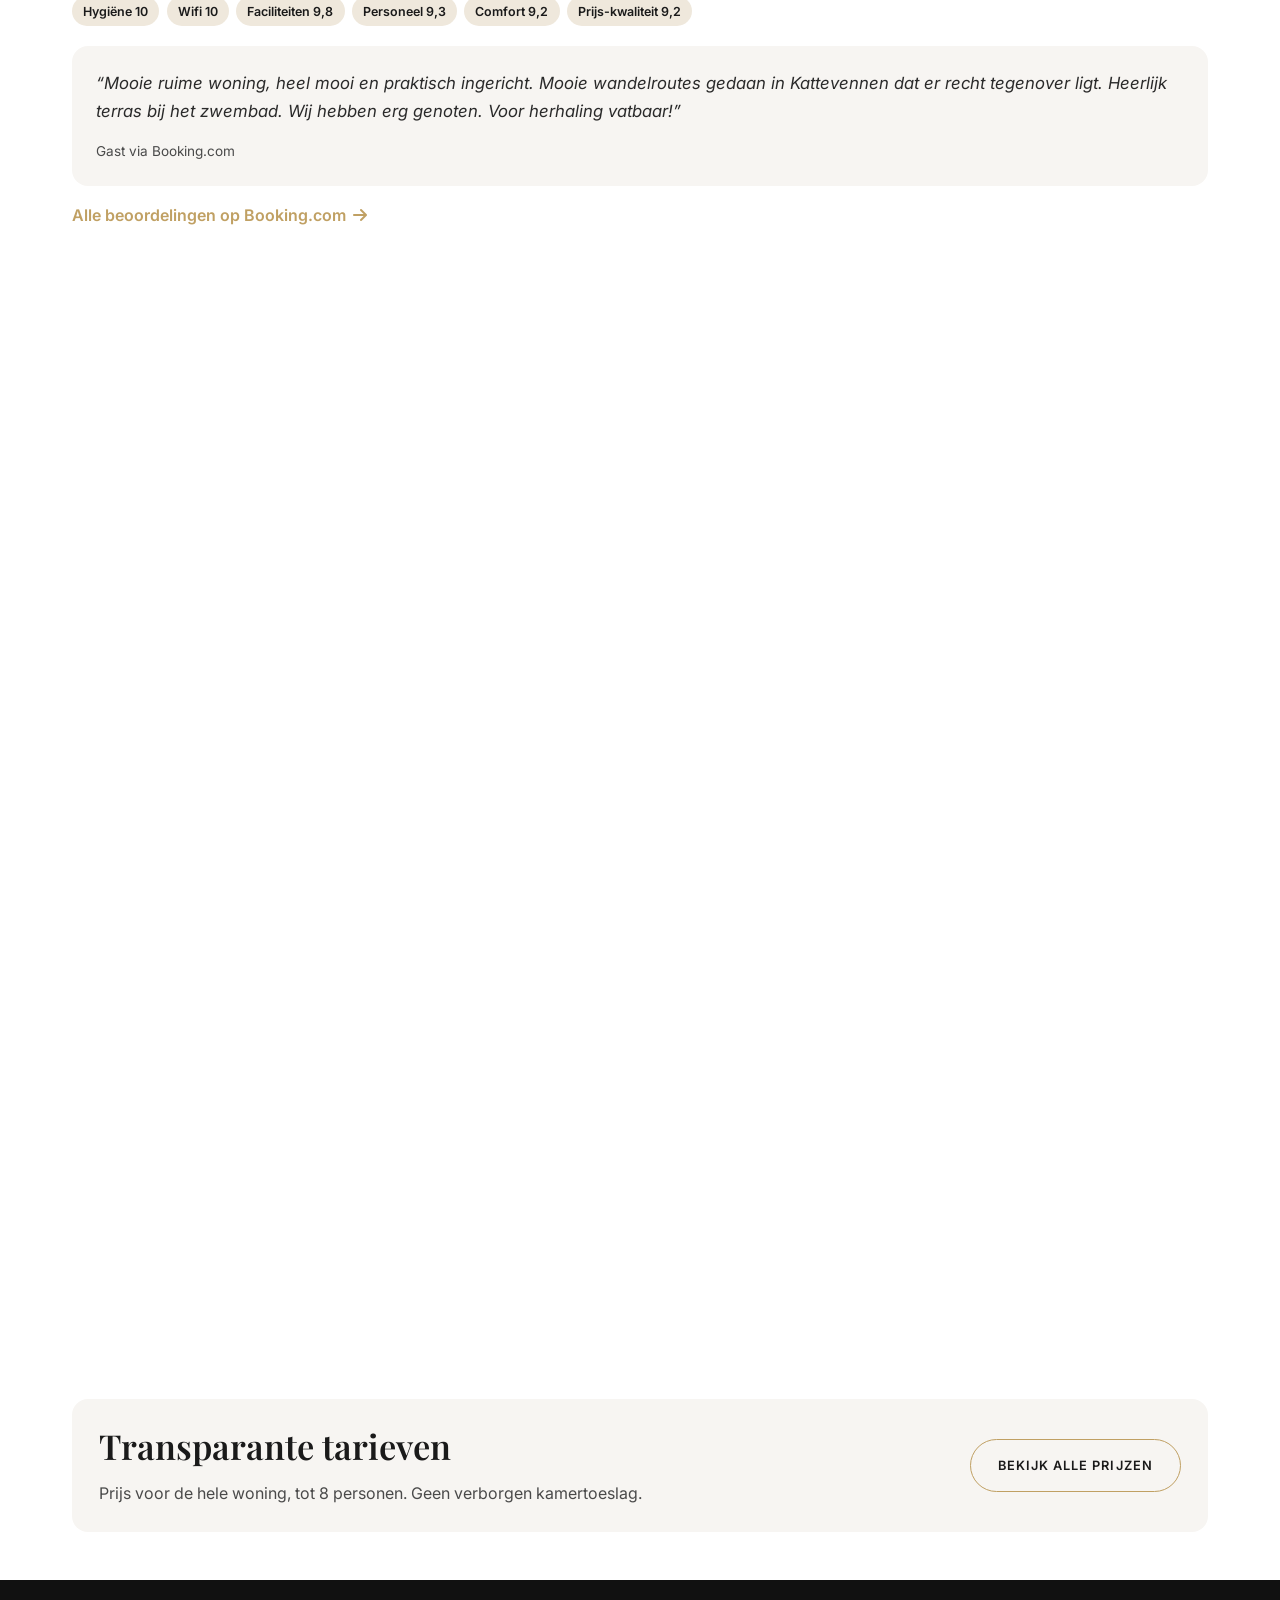
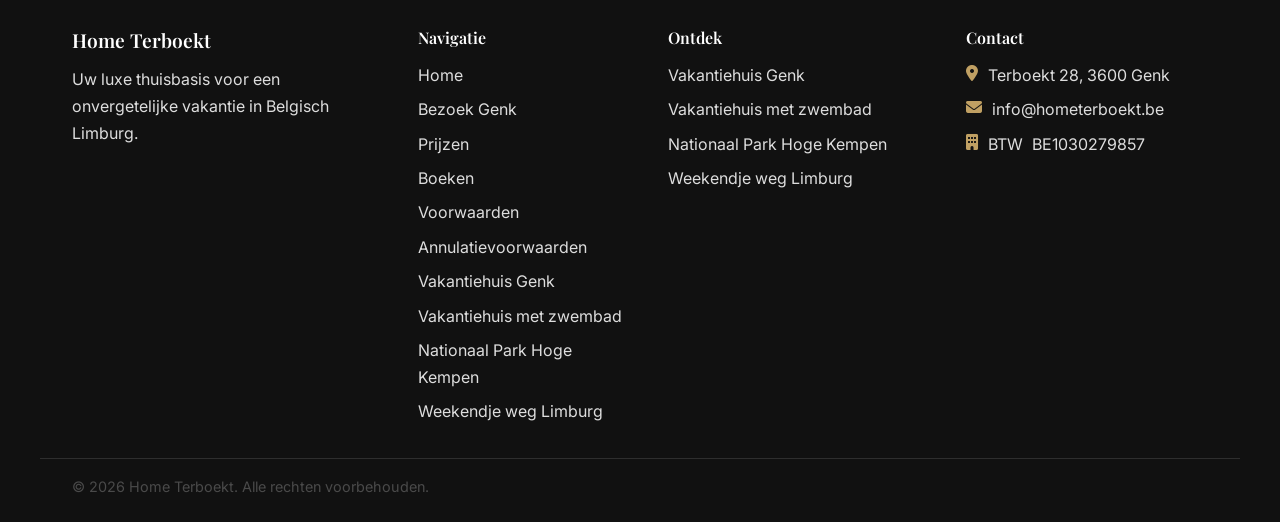
==== commit 3f252931: "Publish guest legal pages, live VAT, and house photos, plus a site favicon. Keep admin contact and p" ====
--- a/public/index.html
+++ b/public/index.html
@@ -22,7 +22,10 @@
     <link href="https://fonts.googleapis.com/css2?family=Inter:wght@400;500;600&family=Playfair+Display:wght@400;600;700&display=swap" rel="stylesheet">
     <link rel="stylesheet" href="https://cdnjs.cloudflare.com/ajax/libs/font-awesome/6.5.1/css/all.min.css" media="print" onload="this.media='all'">
     <noscript><link rel="stylesheet" href="https://cdnjs.cloudflare.com/ajax/libs/font-awesome/6.5.1/css/all.min.css"></noscript>
-    <link rel="stylesheet" href="assets/css/style.css?v=snap1">
+    <link rel="icon" href="/favicon.svg" type="image/svg+xml">
+    <link rel="icon" href="/favicon.ico" sizes="any">
+    <link rel="apple-touch-icon" href="/apple-touch-icon.png">
+    <link rel="stylesheet" href="assets/css/style.css?v=snap5">
 </head>
 
 <body class="has-hero">
@@ -154,24 +157,27 @@
         </div>
     </section>
 
-    <section class="soft">
-        <div class="container split">
-            <div>
-                <h3 data-i18n="kitchen_title">Open keuken met kookeiland</h3>
-                <ul class="checklist">
-                    <li><i class="fa-solid fa-check"></i><span data-i18n="kitchen_1">Koelkast met vriesvak</span></li>
-                    <li><i class="fa-solid fa-check"></i><span data-i18n="kitchen_2">Vaatwasmachine</span></li>
-                    <li><i class="fa-solid fa-check"></i><span data-i18n="kitchen_3">Combimagnetron</span></li>
-                    <li><i class="fa-solid fa-check"></i><span data-i18n="kitchen_4">Inductiekookplaat met 4 pitten</span></li>
-                    <li><i class="fa-solid fa-check"></i><span data-i18n="kitchen_5">Dolce Gusto, waterkoker, broodrooster, mixer</span></li>
-                    <li><i class="fa-solid fa-check"></i><span data-i18n="kitchen_6">Keukenlinnen en ruime opbergruimte</span></li>
-                    <li><i class="fa-solid fa-check"></i><span data-i18n="kitchen_7">Wasmachine en droogrek</span></li>
-                    <li><i class="fa-solid fa-check"></i><span data-i18n="kitchen_8">Kinderstoel en toiletbrilverkleiner</span></li>
-                </ul>
-            </div>
-            <div>
-                <img src="assets/img/kitchen-island-induction.webp" alt="Zwarte keuken met kookeiland en inductieplaat" loading="lazy" decoding="async">
-            </div>
+    <section class="soft kitchen-feature">
+        <div class="container">
+            <div class="kitchen-feature-copy">
+                <span class="section-label" data-i18n="kitchen_label">Keuken</span>
+                <h2 data-i18n="kitchen_title">Open keuken met kookeiland</h2>
+                <p data-i18n="kitchen_lead">Koken gebeurt aan het eiland, met de tuin op ooghoogte. Achter de zwarte wand zit een volledige keuken voor acht: inductie, vaatwasser en alles wat u nodig hebt voor een week samen.</p>
+            </div>
+            <figure class="kitchen-feature-photo js-lightbox">
+                <img src="assets/img/kitchen-island-garden.webp" alt="Zwarte open keuken met kookeiland, inductie en zicht op de tuin" loading="lazy" decoding="async">
+                <figcaption data-i18n="kitchen_caption">Kookeiland, zwarte keukenwand en de tuin door het hoekraam.</figcaption>
+            </figure>
+            <ul class="checklist kitchen-feature-list">
+                <li><i class="fa-solid fa-check"></i><span data-i18n="kitchen_1">Koelkast met vriesvak</span></li>
+                <li><i class="fa-solid fa-check"></i><span data-i18n="kitchen_2">Vaatwasmachine</span></li>
+                <li><i class="fa-solid fa-check"></i><span data-i18n="kitchen_3">Combimagnetron</span></li>
+                <li><i class="fa-solid fa-check"></i><span data-i18n="kitchen_4">Inductiekookplaat met 4 pitten</span></li>
+                <li><i class="fa-solid fa-check"></i><span data-i18n="kitchen_5">Dolce Gusto, waterkoker, broodrooster, mixer</span></li>
+                <li><i class="fa-solid fa-check"></i><span data-i18n="kitchen_6">Keukenlinnen en ruime opbergruimte</span></li>
+                <li><i class="fa-solid fa-check"></i><span data-i18n="kitchen_7">Wasmachine en droogrek</span></li>
+                <li><i class="fa-solid fa-check"></i><span data-i18n="kitchen_8">Kinderstoel en toiletbrilverkleiner</span></li>
+            </ul>
         </div>
     </section>
 
@@ -239,12 +245,16 @@
                 <div class="photo-switch-stage">
                     <img class="is-current" src="assets/img/bathroom-bathtub-green.webp" alt="Vrijstaand ligbad met groene visgraattegels" loading="lazy" decoding="async">
                     <img src="assets/img/bathroom-double-sink.webp" alt="Dubbele wastafel met ronde verlicht spiegel" loading="lazy" decoding="async">
+                    <img src="assets/img/bathroom-rainshower.webp" alt="Ruime regendouche met gouden kraan" loading="lazy" decoding="async">
+                    <img src="assets/img/guest-toilet.webp" alt="Apart gastentoilet" loading="lazy" decoding="async">
                 </div>
                 <button class="photo-switch-btn prev" type="button" aria-label="Vorige foto"><i class="fa-solid fa-chevron-left"></i></button>
                 <button class="photo-switch-btn next" type="button" aria-label="Volgende foto"><i class="fa-solid fa-chevron-right"></i></button>
                 <div class="photo-switch-dots" role="tablist" aria-label="Badkamerfoto’s">
                     <button type="button" class="is-active" aria-label="Foto 1"></button>
                     <button type="button" aria-label="Foto 2"></button>
+                    <button type="button" aria-label="Foto 3"></button>
+                    <button type="button" aria-label="Foto 4"></button>
                 </div>
             </figure>
         </div>
@@ -314,9 +324,18 @@
 
     <section>
         <div class="container split reverse">
-            <div>
-                <img src="assets/img/voorgevel-huis-dag.webp" alt="Gevel van Home Terboekt met privéoprit" loading="lazy" decoding="async">
-            </div>
+            <figure class="photo-switch photo-switch--cover" data-photo-switch>
+                <div class="photo-switch-stage">
+                    <img class="is-current" src="assets/img/front-garden-mailbox.webp" alt="Voorgevel van Home Terboekt met brievenbus en voortuin" loading="lazy" decoding="async">
+                    <img src="assets/img/voorgevel-huis-dag.webp" alt="Zijgevel en privéoprit van Home Terboekt" loading="lazy" decoding="async">
+                </div>
+                <button class="photo-switch-btn prev" type="button" aria-label="Vorige foto"><i class="fa-solid fa-chevron-left"></i></button>
+                <button class="photo-switch-btn next" type="button" aria-label="Volgende foto"><i class="fa-solid fa-chevron-right"></i></button>
+                <div class="photo-switch-dots" role="tablist" aria-label="Gevel">
+                    <button type="button" class="is-active" aria-label="Foto 1"></button>
+                    <button type="button" aria-label="Foto 2"></button>
+                </div>
+            </figure>
             <div>
                 <span class="section-label" data-i18n="sustain_label">Duurzaam comfort</span>
                 <h2 data-i18n="sustain_title">Luxe zonder concessies, met zorg voor energie</h2>
@@ -425,7 +444,7 @@
                 <figcaption data-i18n="cap_dining">Eten</figcaption>
             </figure>
             <figure class="lookbook-slide js-lightbox">
-                <img src="assets/img/kitchen-island-induction.webp" alt="Keuken-eiland" loading="lazy" decoding="async">
+                <img src="assets/img/kitchen-island-garden.webp" alt="Open keuken met kookeiland en tuin" loading="lazy" decoding="async">
                 <figcaption data-i18n="cap_kitchen">Koken</figcaption>
             </figure>
             <figure class="lookbook-slide js-lightbox">
@@ -460,9 +479,9 @@
     </section>
 
     <div id="footer-placeholder"></div>
-    <script defer src="components/footer.js?v=snap1"></script>
-    <script defer src="assets/js/translations.js?v=snap1"></script>
-    <script defer src="assets/js/pricing.js?v=snap1"></script>
+    <script defer src="components/footer.js?v=snap5"></script>
+    <script defer src="assets/js/translations.js?v=snap5"></script>
+    <script defer src="assets/js/pricing.js?v=snap5"></script>
     <script defer src="assets/js/booking/api.js"></script>
     <script defer src="assets/js/booking/calendar.js"></script>
     <script defer src="assets/js/booking/home-availability.js"></script>
--- a/public/assets/css/style.css
+++ b/public/assets/css/style.css
@@ -751,6 +751,37 @@
     width: 1rem;
 }
 
+.kitchen-feature-copy {
+    max-width: 40rem;
+    margin-bottom: 1.6rem;
+}
+.kitchen-feature-copy p {
+    margin: 0.7rem 0 0;
+    color: var(--color-text-muted);
+    max-width: 46ch;
+}
+.kitchen-feature-photo {
+    margin: 0 0 1.75rem;
+}
+.kitchen-feature-photo img {
+    width: 100%;
+    height: auto;
+    display: block;
+    border-radius: var(--radius);
+    box-shadow: var(--shadow);
+    cursor: zoom-in;
+}
+.kitchen-feature-photo figcaption {
+    margin-top: 0.7rem;
+    color: var(--color-text-muted);
+    font-size: 0.9rem;
+}
+.kitchen-feature-list {
+    grid-template-columns: 1fr 1fr;
+    gap: 0.55rem 2.25rem;
+    margin-top: 0;
+}
+
 .soft { background: var(--color-secondary); }
 .dark {
     background: var(--color-primary);
@@ -809,25 +840,25 @@
 }
 .photo-switch-stage {
     position: relative;
-    height: 460px;
+    height: min(72vh, 640px);
     border-radius: var(--radius);
     overflow: hidden;
     box-shadow: var(--shadow);
     cursor: pointer;
+    background: #efeae3;
 }
 .photo-switch-stage img {
     position: absolute;
     inset: 0;
     width: 100%;
     height: 100%;
-    object-fit: cover;
+    object-fit: contain;
+    object-position: center;
     opacity: 0;
-    transform: scale(1.06);
-    transition: opacity 0.55s ease, transform 0.75s cubic-bezier(0.4, 0, 0.2, 1);
+    transition: opacity 0.45s ease;
 }
 .photo-switch-stage img.is-current {
     opacity: 1;
-    transform: scale(1);
 }
 .photo-switch-btn {
     position: absolute;
@@ -868,6 +899,15 @@
     border-radius: 999px;
     background: #fff;
 }
+.photo-switch--cover .photo-switch-stage {
+    height: min(64vh, 520px);
+}
+.photo-switch--cover .photo-switch-stage img {
+    object-fit: cover;
+}
+.photo-switch--cover .photo-switch-stage img:first-child {
+    object-position: 50% 70%;
+}
 
 .map-section { padding: 2.5rem 0 3.25rem; }
 .map-card {
@@ -1163,11 +1203,12 @@
 }
 
 .legal {
-    max-width: 720px;
+    max-width: 760px;
     padding-top: 2rem;
     padding-bottom: 3rem;
 }
 .legal h2 { margin-top: 1.75rem; }
+.legal h3 { margin-top: 1.15rem; font-size: 1.15rem; }
 .legal p, .legal li { margin-bottom: 0.7rem; }
 .legal ul { padding-left: 1.15rem; margin-bottom: 1rem; }
 
@@ -1225,8 +1266,9 @@
     .intro-photo img { height: 220px; }
 
     .split > div > img { height: 280px; }
+    .kitchen-feature-list { grid-template-columns: 1fr; }
     .bath-split { grid-template-columns: 1fr; }
-    .photo-switch-stage { height: 340px; }
+    .photo-switch-stage { height: min(70vh, 520px); }
     .photo-grid { grid-template-columns: 1fr 1fr; grid-auto-rows: 150px; }
     .photo-grid .span-2 { grid-column: span 2; grid-row: span 1; }
     .location-images { grid-template-columns: 1fr; }
@@ -1725,6 +1767,19 @@
 
 .quote-note { margin-top: 0.85rem; }
 
+.bank-ref {
+    margin-top: 1rem;
+    padding-top: 0.95rem;
+    border-top: 1px solid var(--color-line);
+}
+.bank-ref .section-kicker { margin-bottom: 0.2rem; }
+.bank-ref-value {
+    font-family: ui-monospace, SFMono-Regular, Menlo, Monaco, Consolas, monospace;
+    font-size: 1.05rem;
+    letter-spacing: 0.01em;
+    margin: 0.25rem 0 0.45rem;
+}
+
 .quote-row,
 .review-row {
     display: flex;
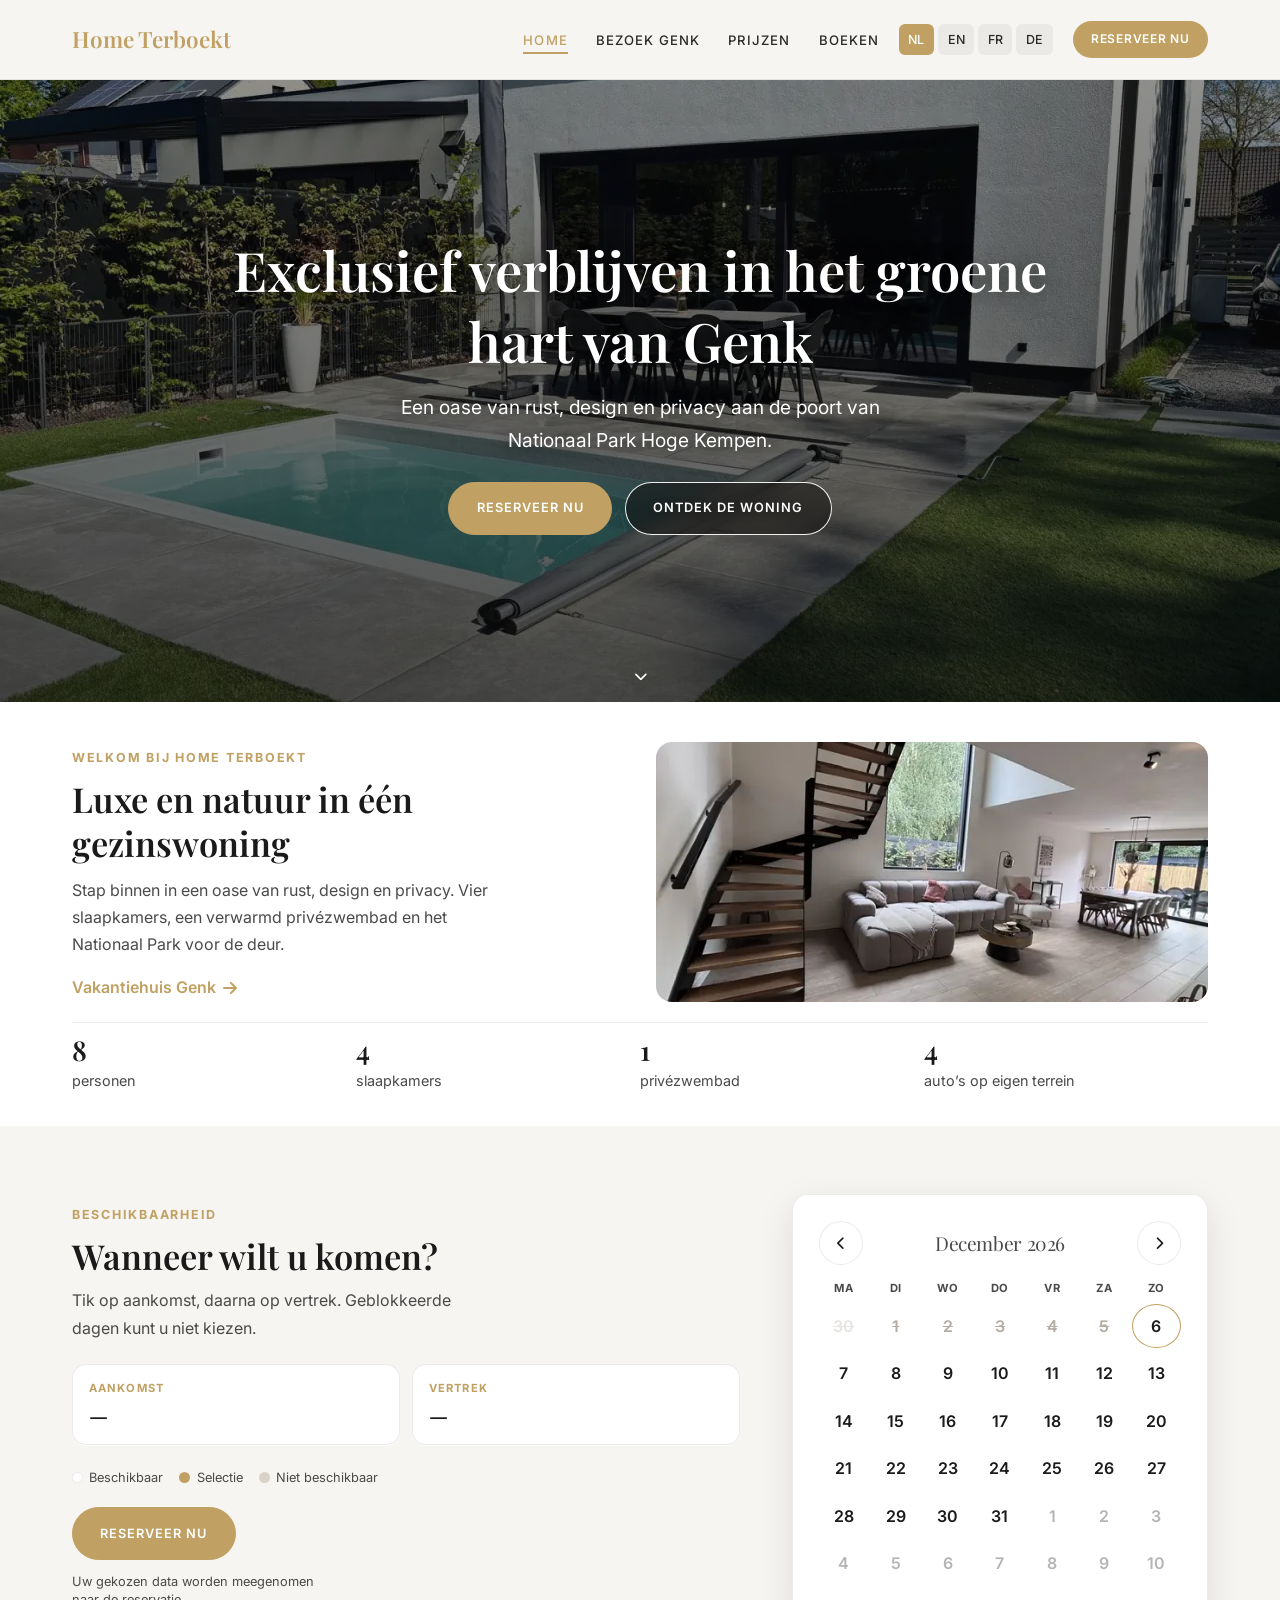
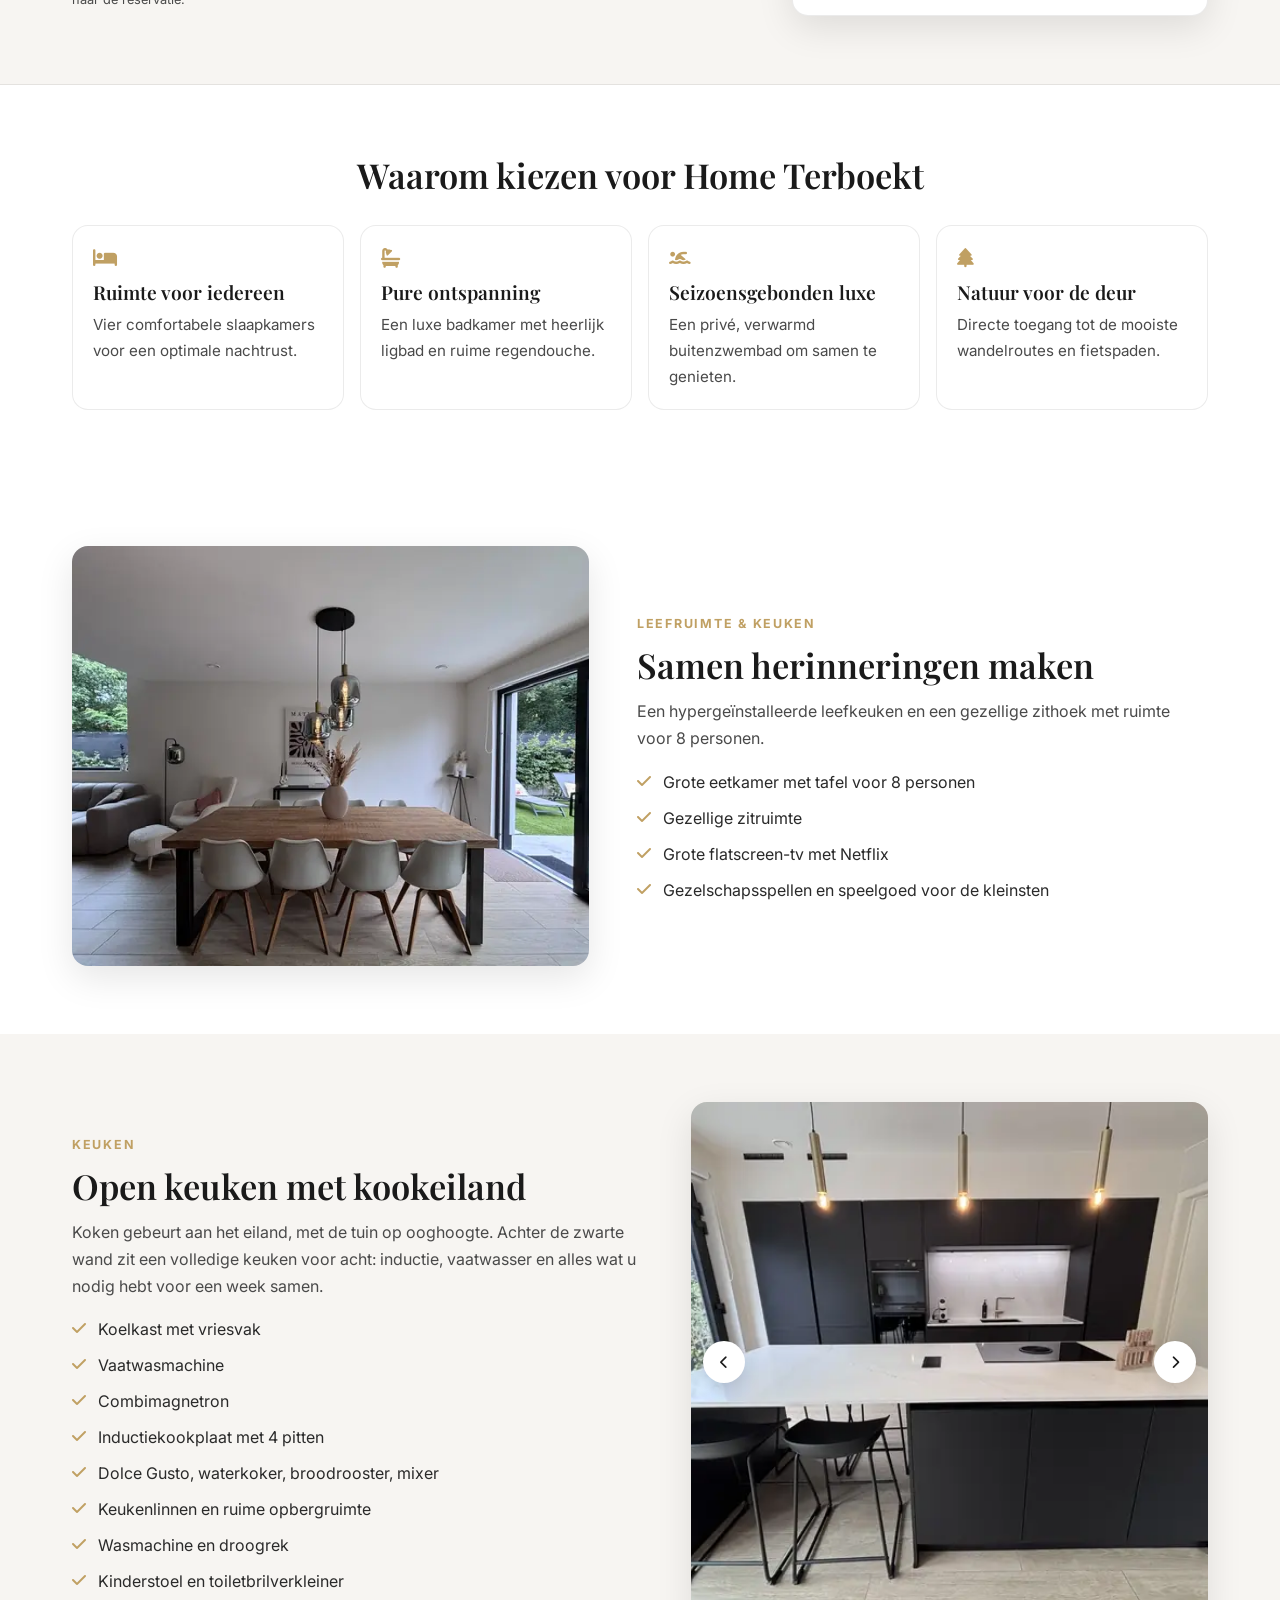
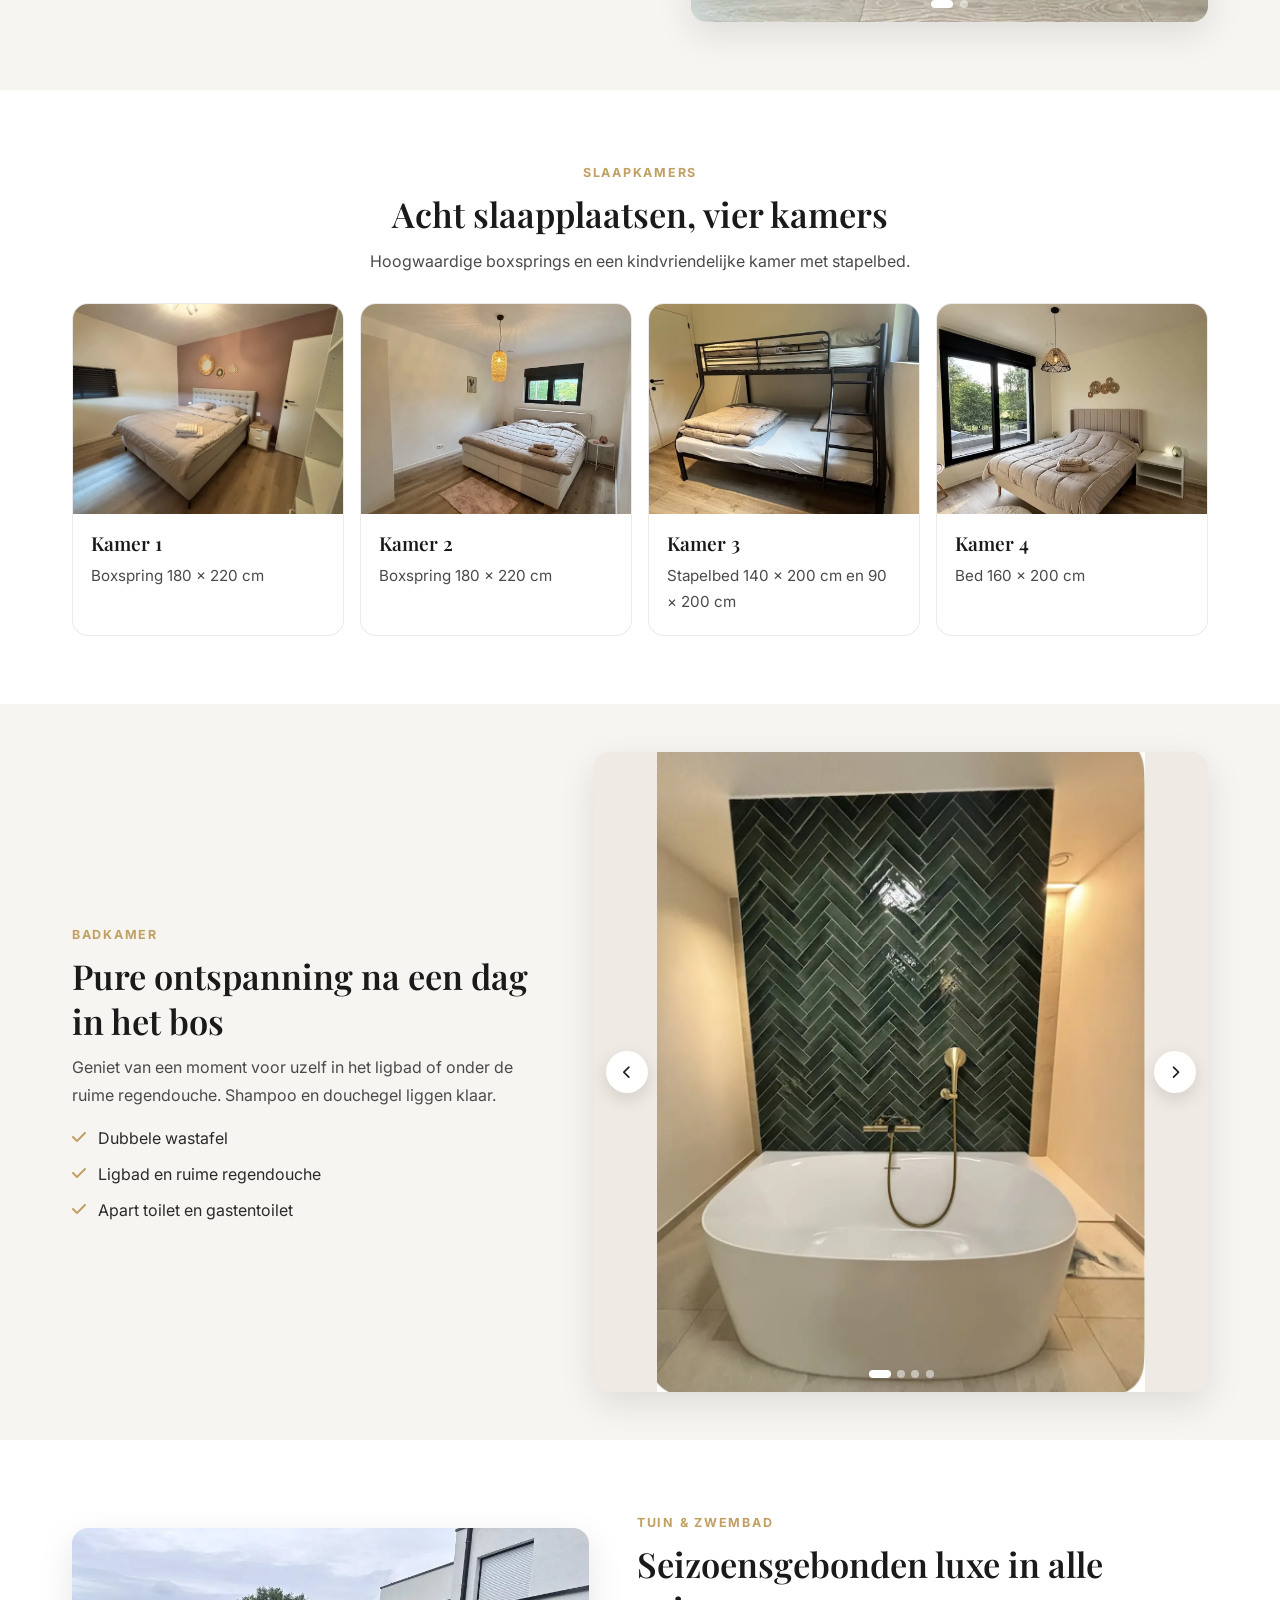
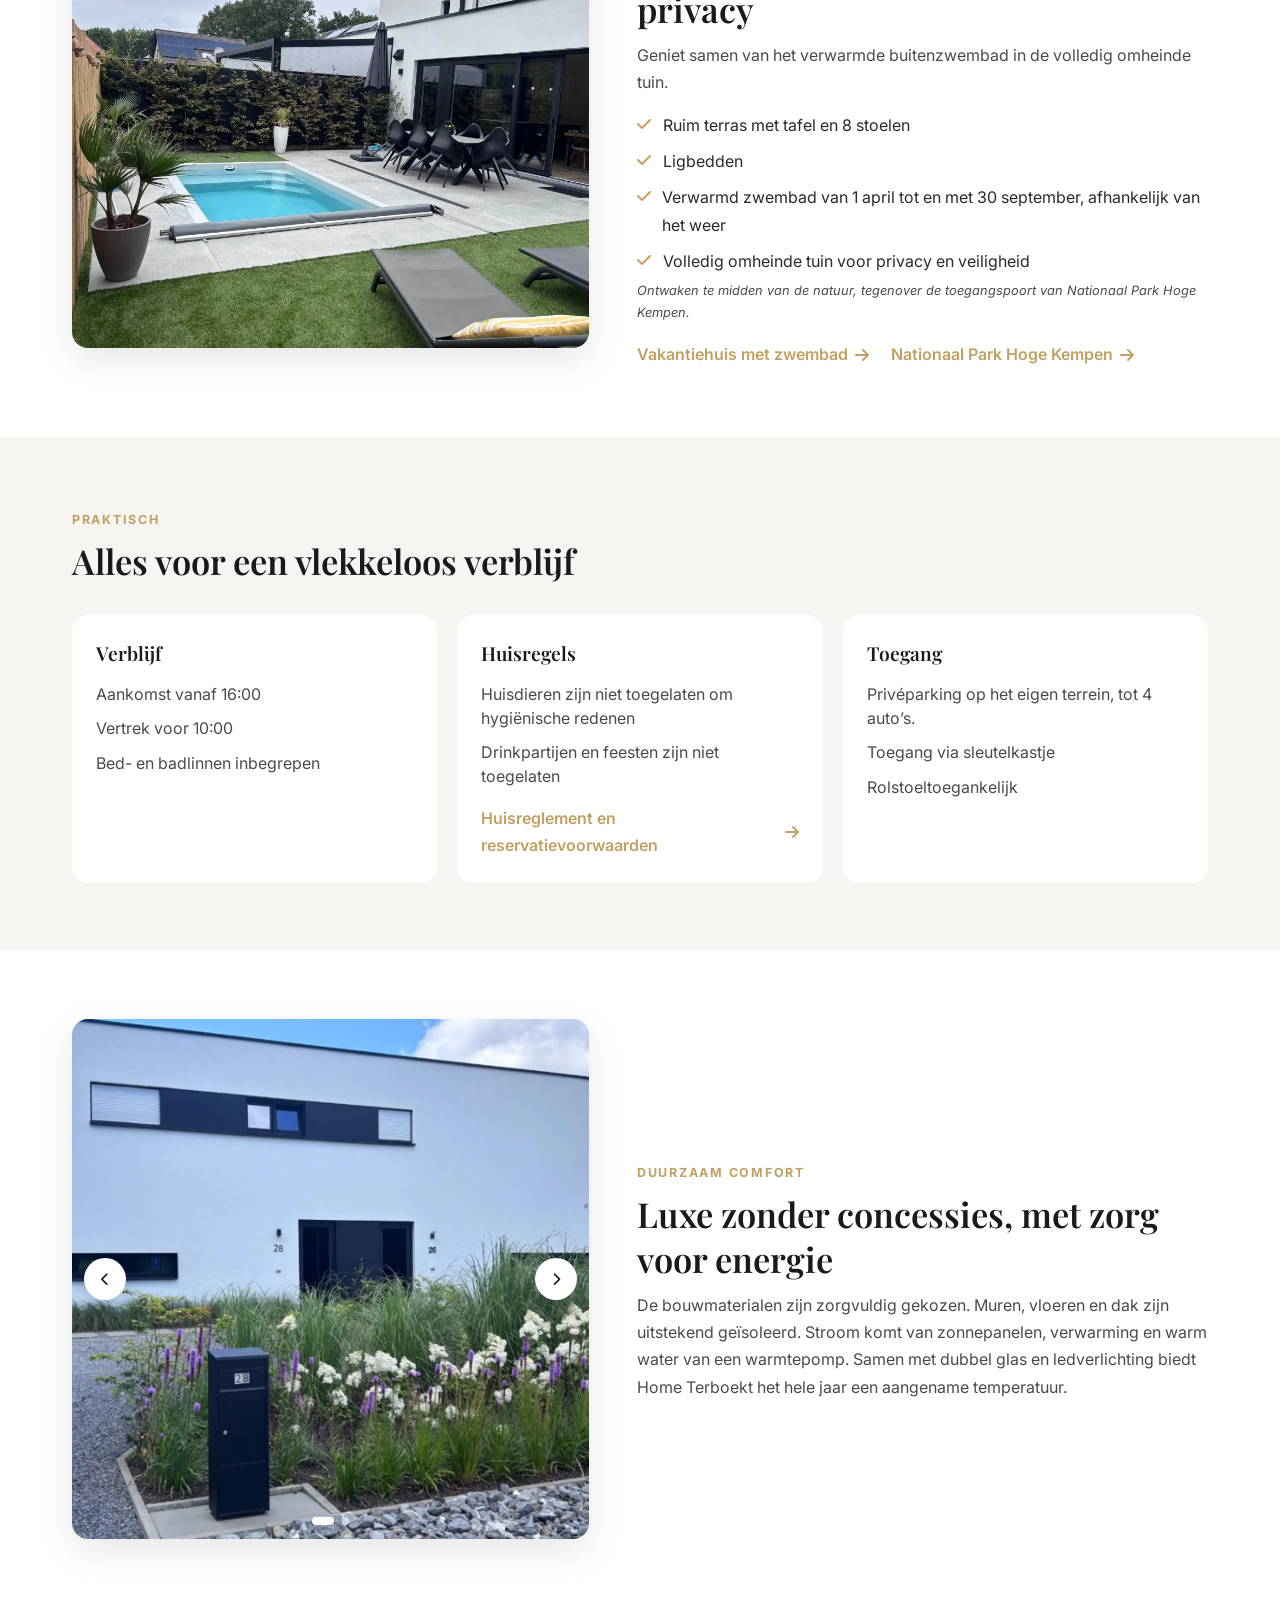
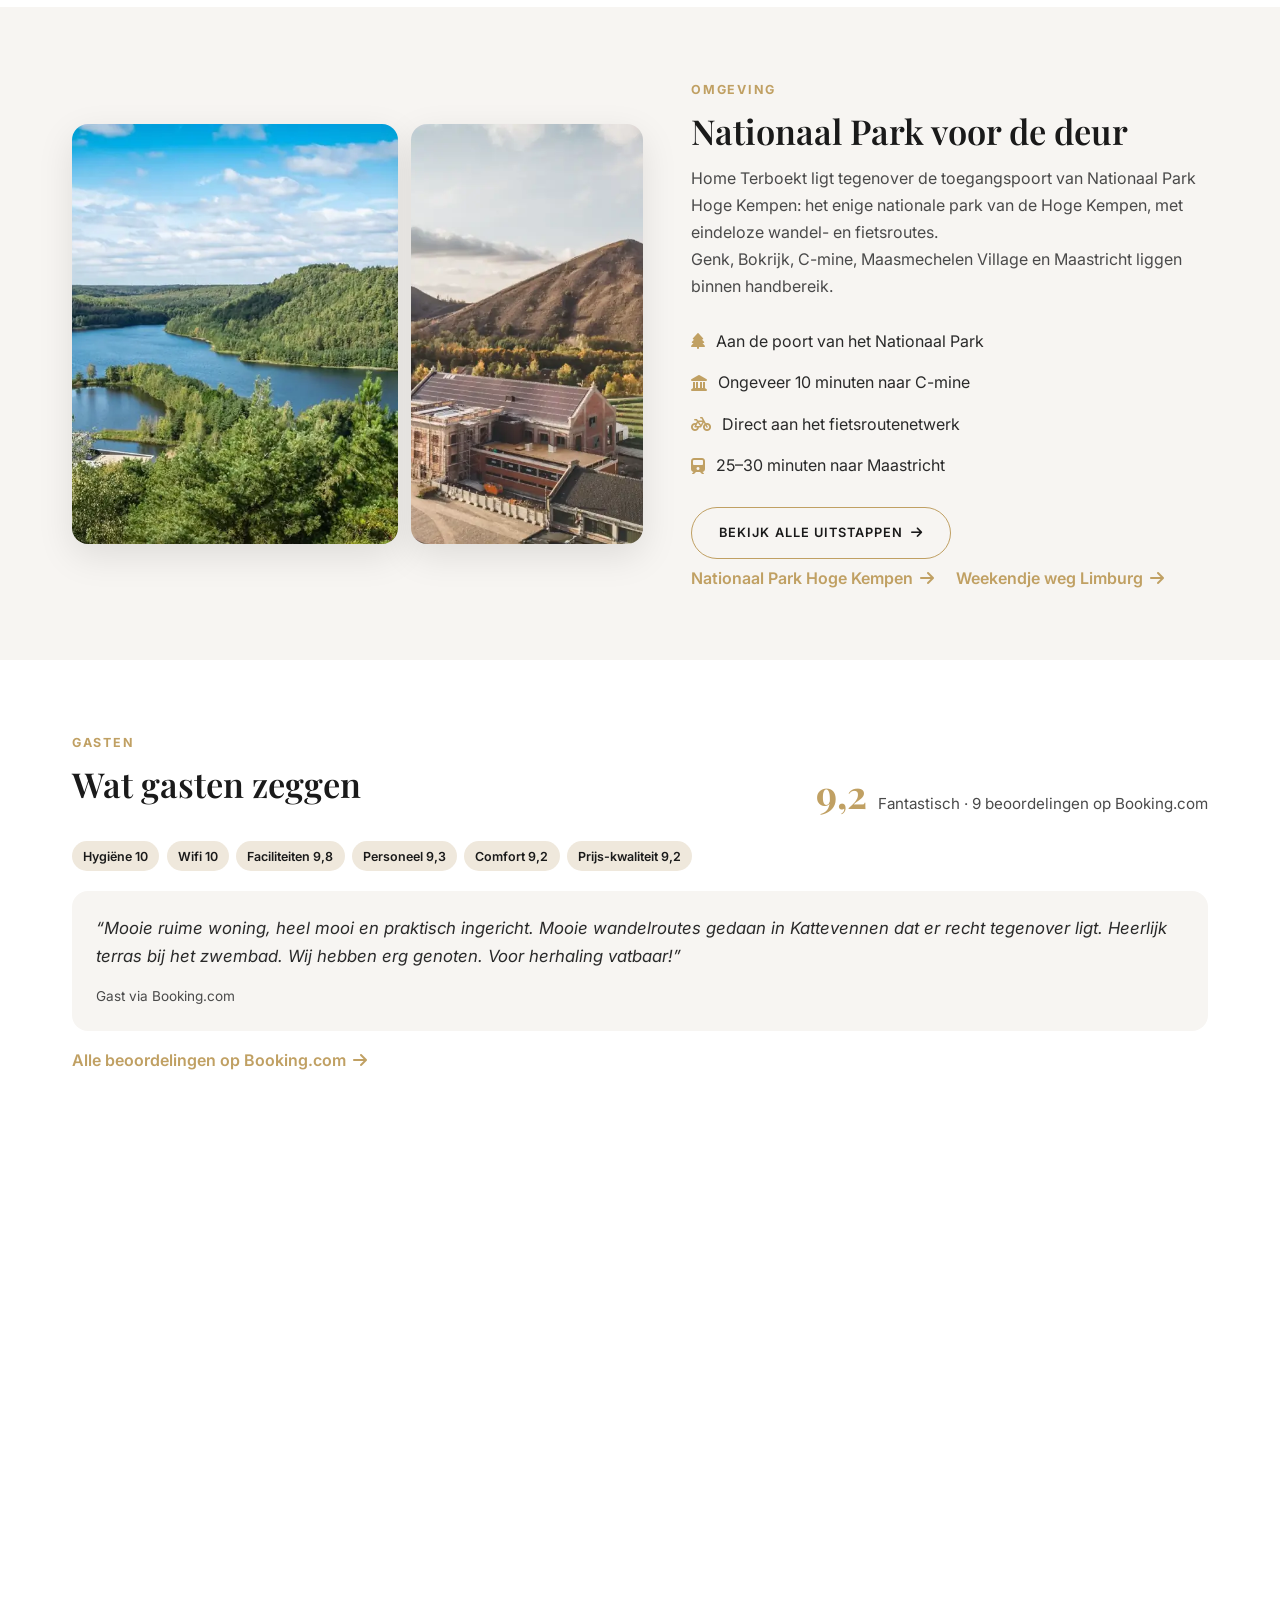
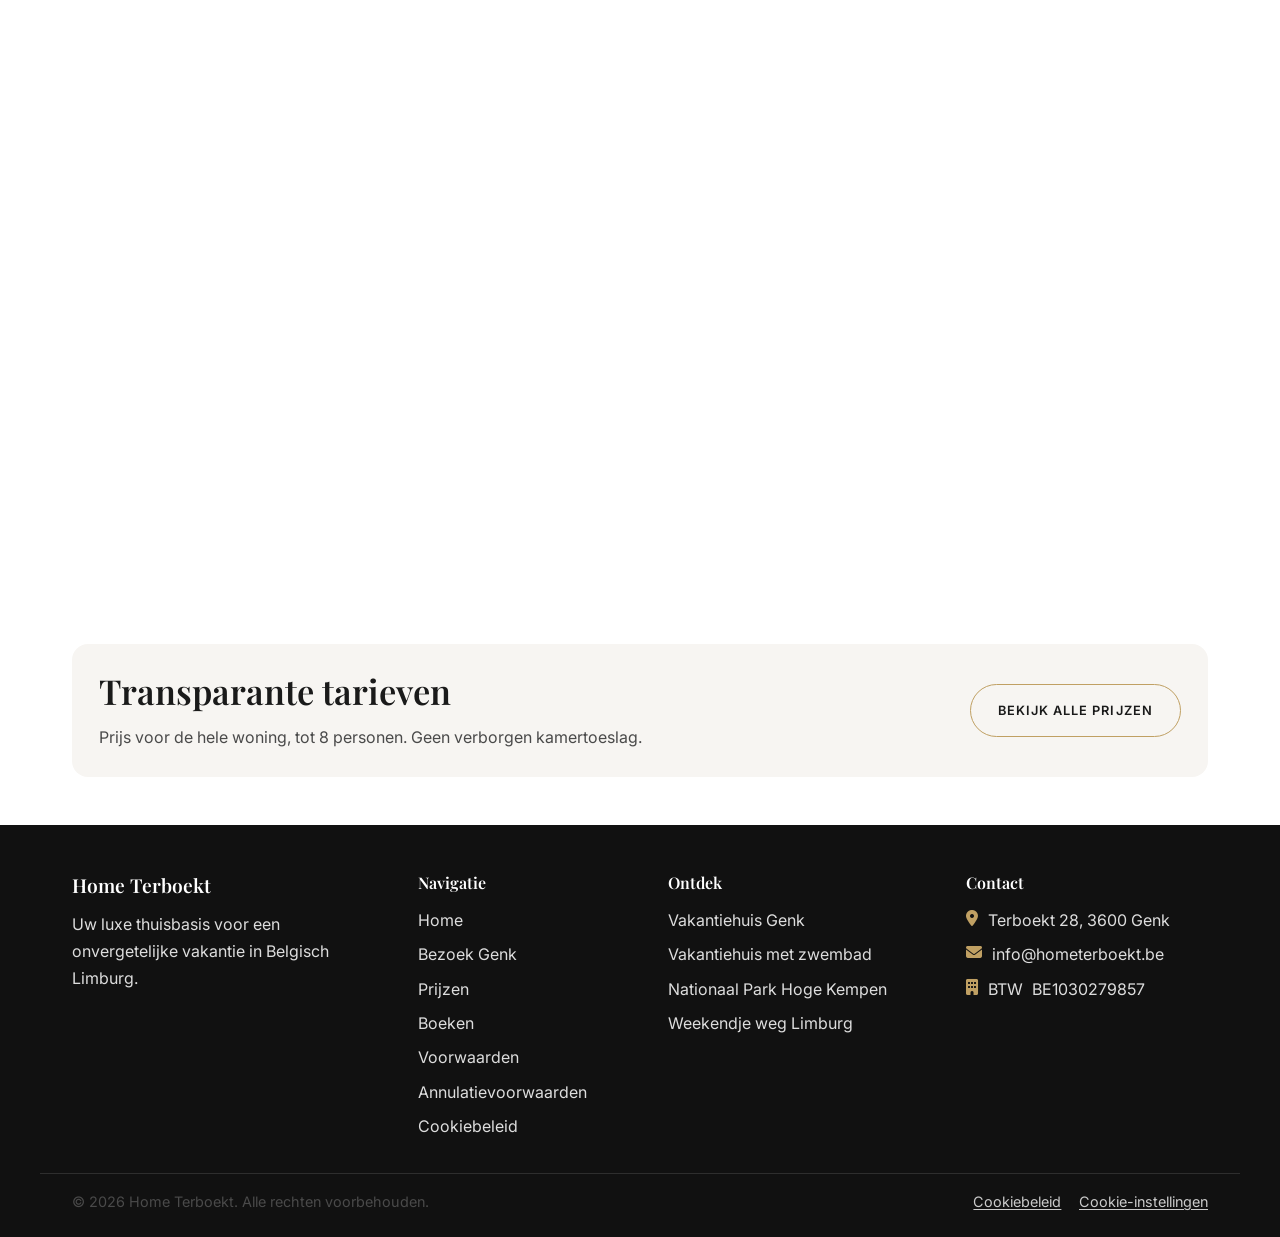
==== commit 7367cef4: "Add a working cookie banner and /cookies policy, and publish the latest guest photos and house rules" ====
--- a/public/index.html
+++ b/public/index.html
@@ -25,7 +25,7 @@
     <link rel="icon" href="/favicon.svg" type="image/svg+xml">
     <link rel="icon" href="/favicon.ico" sizes="any">
     <link rel="apple-touch-icon" href="/apple-touch-icon.png">
-    <link rel="stylesheet" href="assets/css/style.css?v=snap5">
+    <link rel="stylesheet" href="assets/css/style.css?v=snap8">
 </head>
 
 <body class="has-hero">
@@ -157,27 +157,35 @@
         </div>
     </section>
 
-    <section class="soft kitchen-feature">
-        <div class="container">
-            <div class="kitchen-feature-copy">
+    <section class="soft">
+        <div class="container split">
+            <div>
                 <span class="section-label" data-i18n="kitchen_label">Keuken</span>
                 <h2 data-i18n="kitchen_title">Open keuken met kookeiland</h2>
                 <p data-i18n="kitchen_lead">Koken gebeurt aan het eiland, met de tuin op ooghoogte. Achter de zwarte wand zit een volledige keuken voor acht: inductie, vaatwasser en alles wat u nodig hebt voor een week samen.</p>
-            </div>
-            <figure class="kitchen-feature-photo js-lightbox">
-                <img src="assets/img/kitchen-island-garden.webp" alt="Zwarte open keuken met kookeiland, inductie en zicht op de tuin" loading="lazy" decoding="async">
-                <figcaption data-i18n="kitchen_caption">Kookeiland, zwarte keukenwand en de tuin door het hoekraam.</figcaption>
-            </figure>
-            <ul class="checklist kitchen-feature-list">
-                <li><i class="fa-solid fa-check"></i><span data-i18n="kitchen_1">Koelkast met vriesvak</span></li>
-                <li><i class="fa-solid fa-check"></i><span data-i18n="kitchen_2">Vaatwasmachine</span></li>
-                <li><i class="fa-solid fa-check"></i><span data-i18n="kitchen_3">Combimagnetron</span></li>
-                <li><i class="fa-solid fa-check"></i><span data-i18n="kitchen_4">Inductiekookplaat met 4 pitten</span></li>
-                <li><i class="fa-solid fa-check"></i><span data-i18n="kitchen_5">Dolce Gusto, waterkoker, broodrooster, mixer</span></li>
-                <li><i class="fa-solid fa-check"></i><span data-i18n="kitchen_6">Keukenlinnen en ruime opbergruimte</span></li>
-                <li><i class="fa-solid fa-check"></i><span data-i18n="kitchen_7">Wasmachine en droogrek</span></li>
-                <li><i class="fa-solid fa-check"></i><span data-i18n="kitchen_8">Kinderstoel en toiletbrilverkleiner</span></li>
-            </ul>
+                <ul class="checklist">
+                    <li><i class="fa-solid fa-check"></i><span data-i18n="kitchen_1">Koelkast met vriesvak</span></li>
+                    <li><i class="fa-solid fa-check"></i><span data-i18n="kitchen_2">Vaatwasmachine</span></li>
+                    <li><i class="fa-solid fa-check"></i><span data-i18n="kitchen_3">Combimagnetron</span></li>
+                    <li><i class="fa-solid fa-check"></i><span data-i18n="kitchen_4">Inductiekookplaat met 4 pitten</span></li>
+                    <li><i class="fa-solid fa-check"></i><span data-i18n="kitchen_5">Dolce Gusto, waterkoker, broodrooster, mixer</span></li>
+                    <li><i class="fa-solid fa-check"></i><span data-i18n="kitchen_6">Keukenlinnen en ruime opbergruimte</span></li>
+                    <li><i class="fa-solid fa-check"></i><span data-i18n="kitchen_7">Wasmachine en droogrek</span></li>
+                    <li><i class="fa-solid fa-check"></i><span data-i18n="kitchen_8">Kinderstoel en toiletbrilverkleiner</span></li>
+                </ul>
+            </div>
+            <figure class="photo-switch photo-switch--cover" data-photo-switch>
+                <div class="photo-switch-stage">
+                    <img class="is-current" src="assets/img/kitchen-island-induction.webp" alt="Zwarte open keuken met kookeiland en inductie" loading="lazy" decoding="async">
+                    <img src="assets/img/kitchen-island-garden.webp" alt="Open keuken met kookeiland en zicht op de tuin" loading="lazy" decoding="async">
+                </div>
+                <button class="photo-switch-btn prev" type="button" aria-label="Vorige foto"><i class="fa-solid fa-chevron-left"></i></button>
+                <button class="photo-switch-btn next" type="button" aria-label="Volgende foto"><i class="fa-solid fa-chevron-right"></i></button>
+                <div class="photo-switch-dots" role="tablist" aria-label="Keukenfoto’s">
+                    <button type="button" class="is-active" aria-label="Foto 1"></button>
+                    <button type="button" aria-label="Foto 2"></button>
+                </div>
+            </figure>
         </div>
     </section>
 
@@ -263,7 +271,7 @@
     <section>
         <div class="container split reverse">
             <div>
-                <img src="assets/img/buitenkant-zwembad-tuin.webp" alt="Verwarmd buitenzwembad en terras" loading="lazy" decoding="async">
+                <img src="assets/img/pool-terrace-dining.webp" alt="Verwarmd buitenzwembad en terras" loading="lazy" decoding="async">
             </div>
             <div>
                 <span class="section-label" data-i18n="garden_label">Tuin & zwembad</span>
@@ -324,7 +332,7 @@
 
     <section>
         <div class="container split reverse">
-            <figure class="photo-switch photo-switch--cover" data-photo-switch>
+            <figure class="photo-switch photo-switch--cover photo-switch--low" data-photo-switch>
                 <div class="photo-switch-stage">
                     <img class="is-current" src="assets/img/front-garden-mailbox.webp" alt="Voorgevel van Home Terboekt met brievenbus en voortuin" loading="lazy" decoding="async">
                     <img src="assets/img/voorgevel-huis-dag.webp" alt="Zijgevel en privéoprit van Home Terboekt" loading="lazy" decoding="async">
@@ -432,7 +440,7 @@
         </div>
         <div class="lookbook-track">
             <figure class="lookbook-slide js-lightbox">
-                <img src="assets/img/buitenkant-zwembad-tuin.webp" alt="Zwembad en terras" loading="lazy" decoding="async">
+                <img src="assets/img/pool-terrace-dining.webp" alt="Zwembad en terras" loading="lazy" decoding="async">
                 <figcaption data-i18n="cap_pool">Zwembad</figcaption>
             </figure>
             <figure class="lookbook-slide js-lightbox">
@@ -479,14 +487,14 @@
     </section>
 
     <div id="footer-placeholder"></div>
-    <script defer src="components/footer.js?v=snap5"></script>
+    <script defer src="components/footer.js?v=snap8"></script>
     <script defer src="assets/js/translations.js?v=snap5"></script>
     <script defer src="assets/js/pricing.js?v=snap5"></script>
     <script defer src="assets/js/booking/api.js"></script>
     <script defer src="assets/js/booking/calendar.js"></script>
     <script defer src="assets/js/booking/home-availability.js"></script>
-    <script defer src="assets/js/gallery.js"></script>
-    <script defer src="assets/js/script.js"></script>
+    <script defer src="assets/js/gallery.js?v=snap6"></script>
+    <script defer src="assets/js/script.js?v=snap6"></script>
 </body>
 
 </html>
--- a/public/assets/css/style.css
+++ b/public/assets/css/style.css
@@ -503,12 +503,21 @@
 }
 .lookbook-head h2 { margin-bottom: 0.4rem; }
 .lookbook-track {
+    --lookbook-inset: max(var(--spacing-padding), calc((100vw - min(100vw, var(--spacing-container))) / 2 + var(--spacing-padding)));
     display: flex;
     gap: 1rem;
     overflow-x: auto;
     scroll-snap-type: x mandatory;
-    padding: 0 max(1.5rem, calc((100vw - var(--spacing-container)) / 2)) 1rem;
+    scroll-padding-inline: var(--lookbook-inset);
+    padding: 0 0 1rem;
     scrollbar-width: thin;
+}
+.lookbook-track::before,
+.lookbook-track::after {
+    content: "";
+    flex: 0 0 var(--lookbook-inset);
+    width: var(--lookbook-inset);
+    pointer-events: none;
 }
 .lookbook-slide {
     flex: 0 0 min(78vw, 640px);
@@ -749,37 +758,6 @@
     color: var(--color-accent-dark);
     margin-top: 0.25rem;
     width: 1rem;
-}
-
-.kitchen-feature-copy {
-    max-width: 40rem;
-    margin-bottom: 1.6rem;
-}
-.kitchen-feature-copy p {
-    margin: 0.7rem 0 0;
-    color: var(--color-text-muted);
-    max-width: 46ch;
-}
-.kitchen-feature-photo {
-    margin: 0 0 1.75rem;
-}
-.kitchen-feature-photo img {
-    width: 100%;
-    height: auto;
-    display: block;
-    border-radius: var(--radius);
-    box-shadow: var(--shadow);
-    cursor: zoom-in;
-}
-.kitchen-feature-photo figcaption {
-    margin-top: 0.7rem;
-    color: var(--color-text-muted);
-    font-size: 0.9rem;
-}
-.kitchen-feature-list {
-    grid-template-columns: 1fr 1fr;
-    gap: 0.55rem 2.25rem;
-    margin-top: 0;
 }
 
 .soft { background: var(--color-secondary); }
@@ -904,8 +882,9 @@
 }
 .photo-switch--cover .photo-switch-stage img {
     object-fit: cover;
-}
-.photo-switch--cover .photo-switch-stage img:first-child {
+    object-position: center;
+}
+.photo-switch--low .photo-switch-stage img:first-child {
     object-position: 50% 70%;
 }
 
@@ -1196,11 +1175,98 @@
 .contact-info i { color: var(--color-accent); margin-top: 0.2rem; }
 
 .footer-bottom {
+    display: flex;
+    flex-wrap: wrap;
+    justify-content: space-between;
+    align-items: center;
+    gap: 0.75rem 1.35rem;
     border-top: 1px solid rgba(255, 255, 255, 0.12);
     padding-top: 1rem;
     color: rgba(255, 255, 255, 0.78);
     font-size: 0.9rem;
 }
+
+.footer-legal {
+    display: flex;
+    flex-wrap: wrap;
+    align-items: center;
+    gap: 0.65rem 1.1rem;
+}
+
+.footer-legal a,
+.footer-legal button {
+    color: inherit;
+    background: none;
+    border: 0;
+    padding: 0;
+    font: inherit;
+    cursor: pointer;
+    text-decoration: underline;
+    text-underline-offset: 0.15em;
+}
+
+.footer-legal a:hover,
+.footer-legal button:hover {
+    color: var(--color-white);
+}
+
+.cookie-banner {
+    position: fixed;
+    left: 1rem;
+    right: 1rem;
+    bottom: 1rem;
+    z-index: 8000;
+    max-width: 36rem;
+    margin: 0 auto;
+    padding: 1.25rem 1.35rem 1.15rem;
+    background: var(--color-white);
+    color: var(--color-primary);
+    border: 1px solid rgba(16, 14, 12, 0.08);
+    border-radius: 16px;
+    box-shadow: 0 18px 48px rgba(16, 14, 12, 0.16);
+}
+
+.cookie-banner[hidden] { display: none !important; }
+
+.cookie-banner h2 {
+    margin: 0 0 0.4rem;
+    font-family: var(--font-heading);
+    font-size: 1.35rem;
+}
+
+.cookie-banner p { margin: 0 0 0.55rem; line-height: 1.5; }
+
+.cookie-banner a { color: var(--color-accent-dark); font-weight: 600; }
+
+.cookie-banner-actions {
+    display: flex;
+    flex-wrap: wrap;
+    gap: 0.5rem;
+    margin-top: 0.85rem;
+}
+
+.cookie-banner-actions .btn { font-size: 0.72rem; }
+
+.cookie-prefs {
+    margin-top: 0.85rem;
+    padding-top: 0.85rem;
+    border-top: 1px solid rgba(16, 14, 12, 0.08);
+}
+
+.cookie-prefs[hidden] { display: none !important; }
+
+.cookie-pref {
+    display: flex;
+    gap: 0.75rem;
+    align-items: flex-start;
+    margin-bottom: 0.75rem;
+    font-size: 0.92rem;
+    line-height: 1.45;
+}
+
+.cookie-pref input { margin-top: 0.25rem; }
+
+body.has-cookie-banner { padding-bottom: 2rem; }
 
 .legal {
     max-width: 760px;
@@ -1266,7 +1332,6 @@
     .intro-photo img { height: 220px; }
 
     .split > div > img { height: 280px; }
-    .kitchen-feature-list { grid-template-columns: 1fr; }
     .bath-split { grid-template-columns: 1fr; }
     .photo-switch-stage { height: min(70vh, 520px); }
     .photo-grid { grid-template-columns: 1fr 1fr; grid-auto-rows: 150px; }
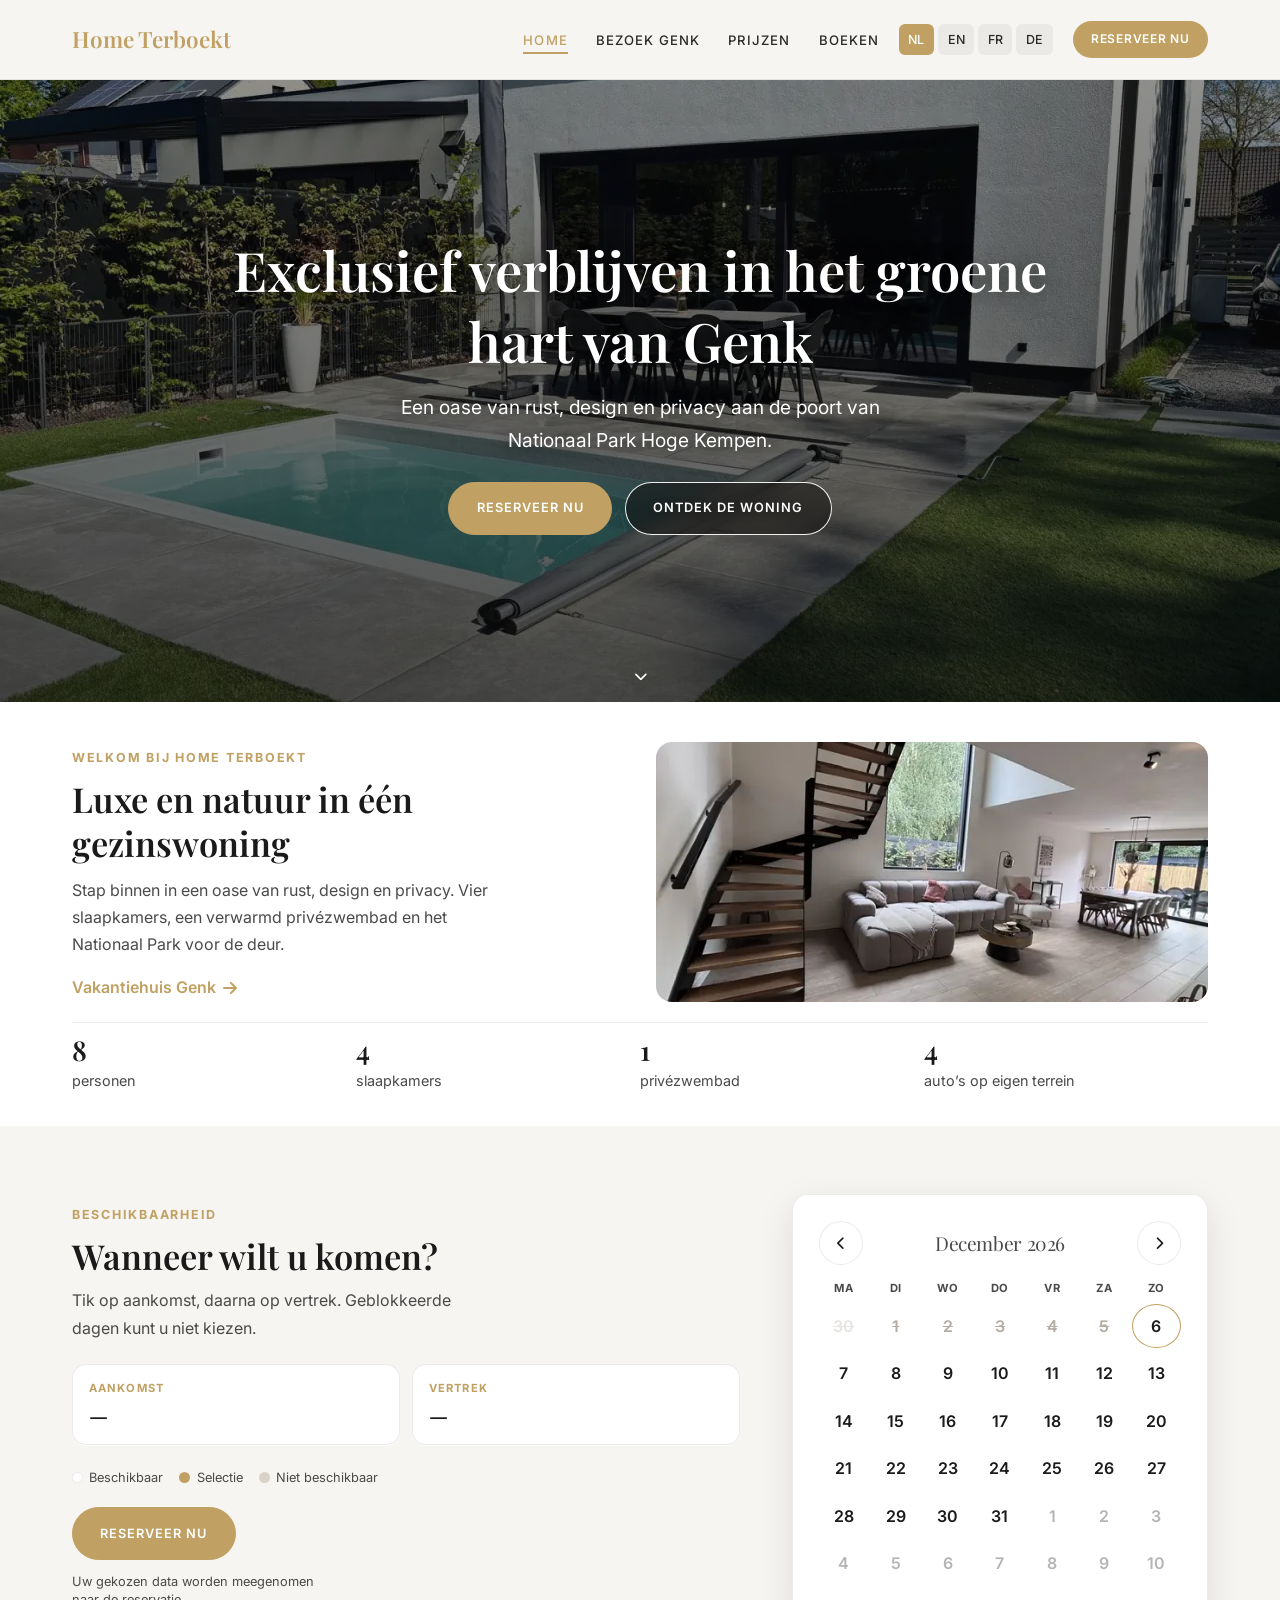
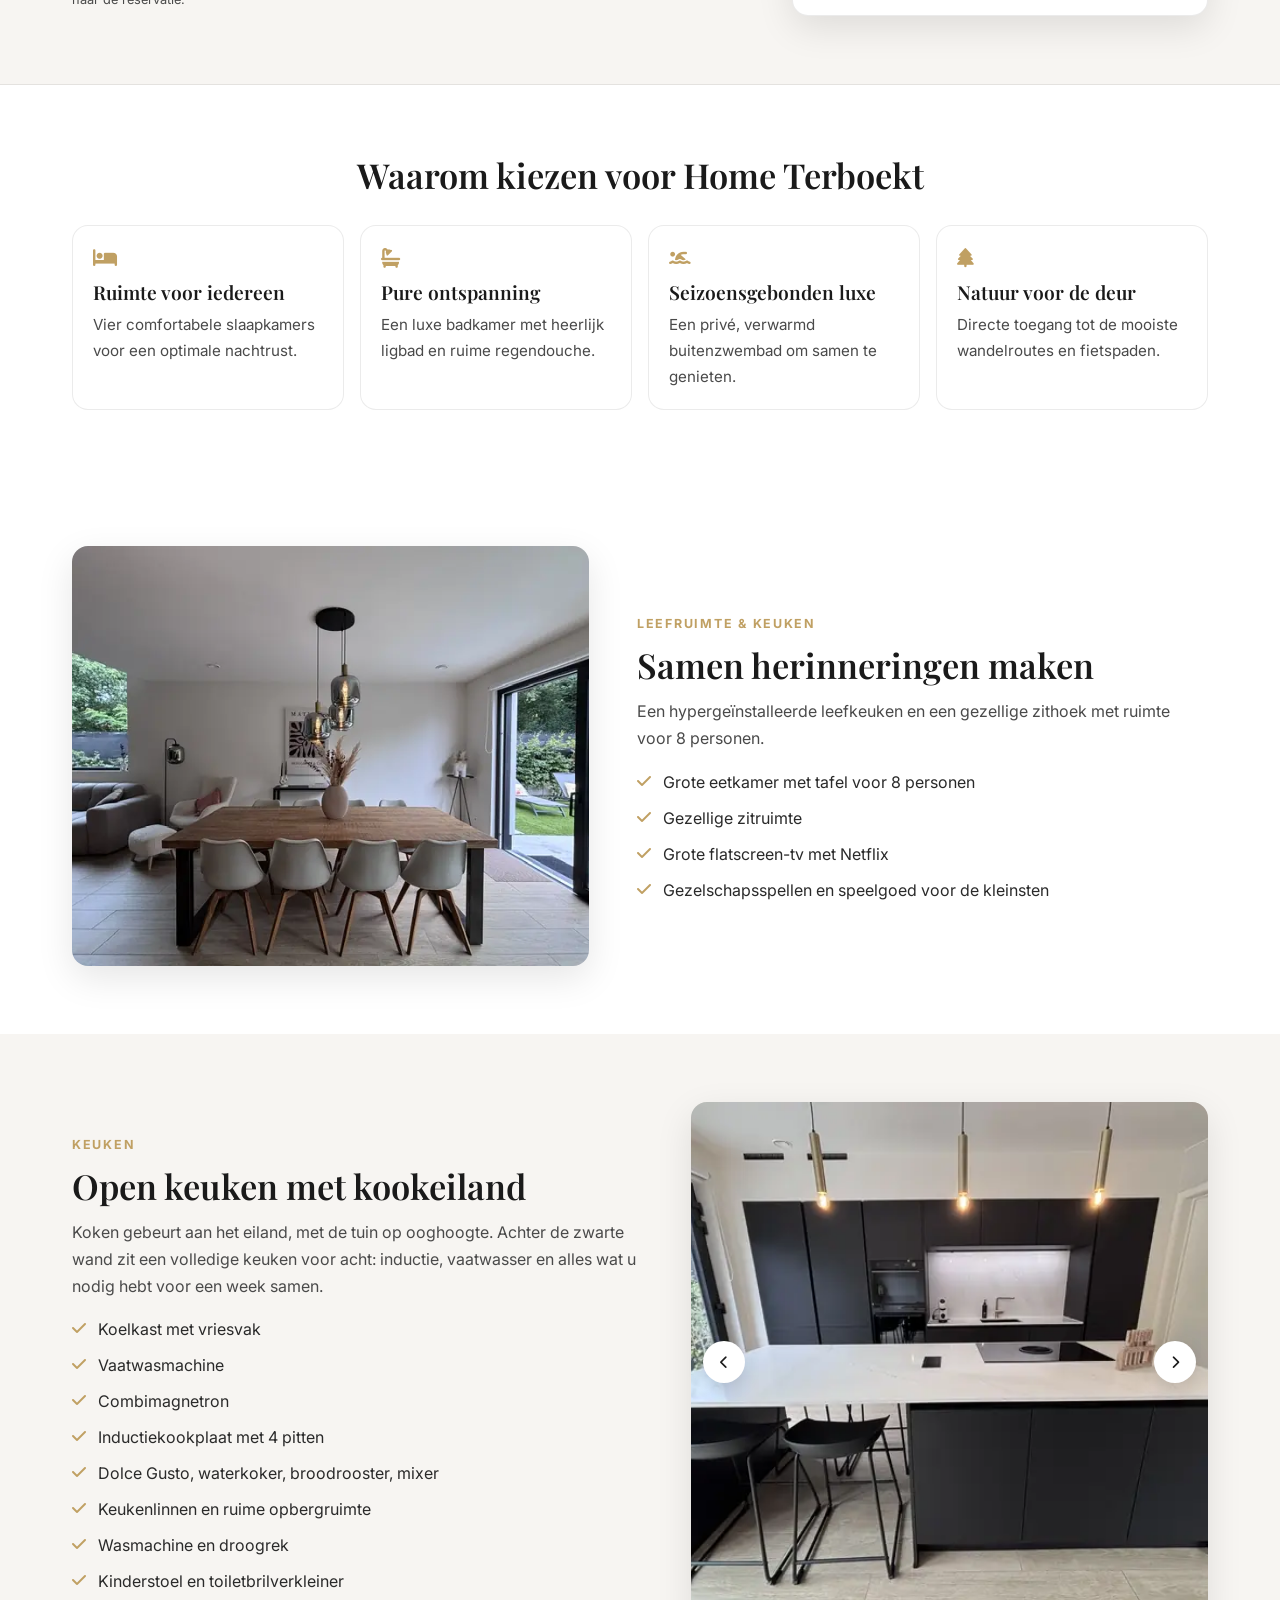
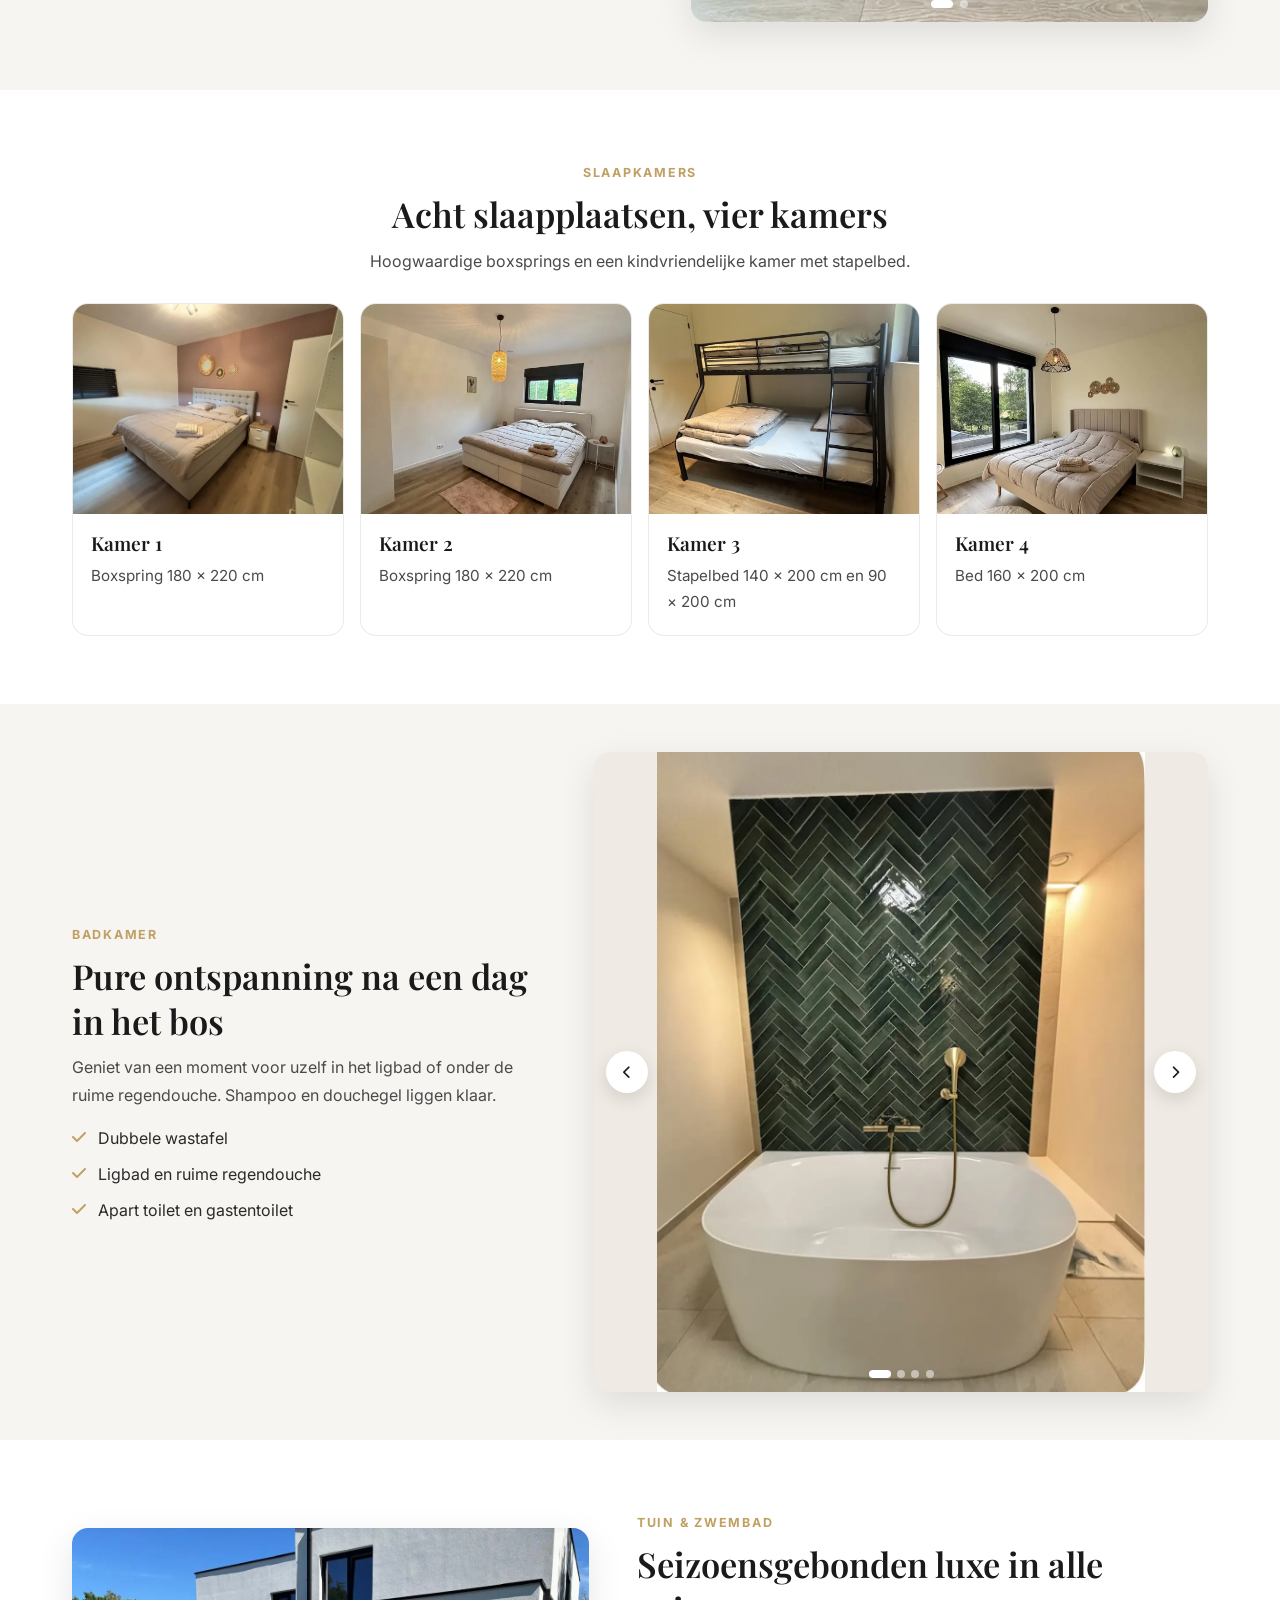
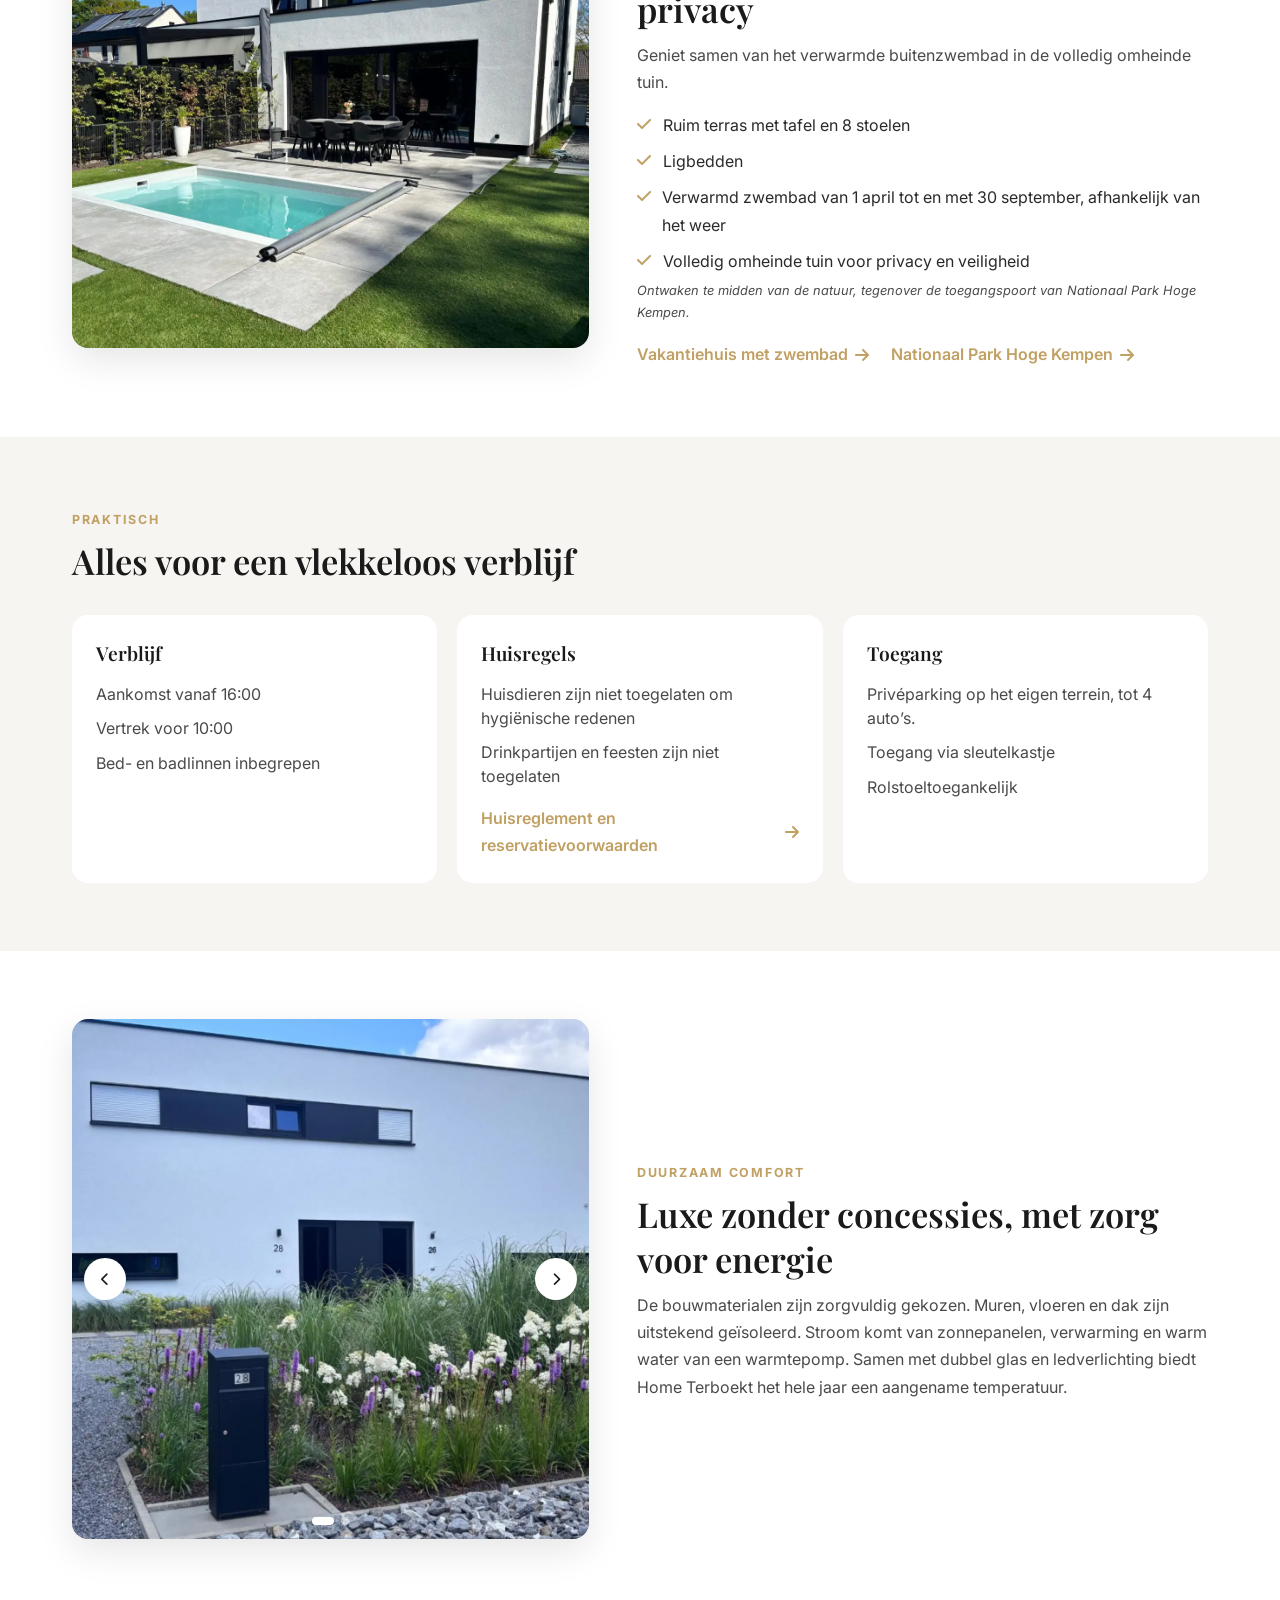
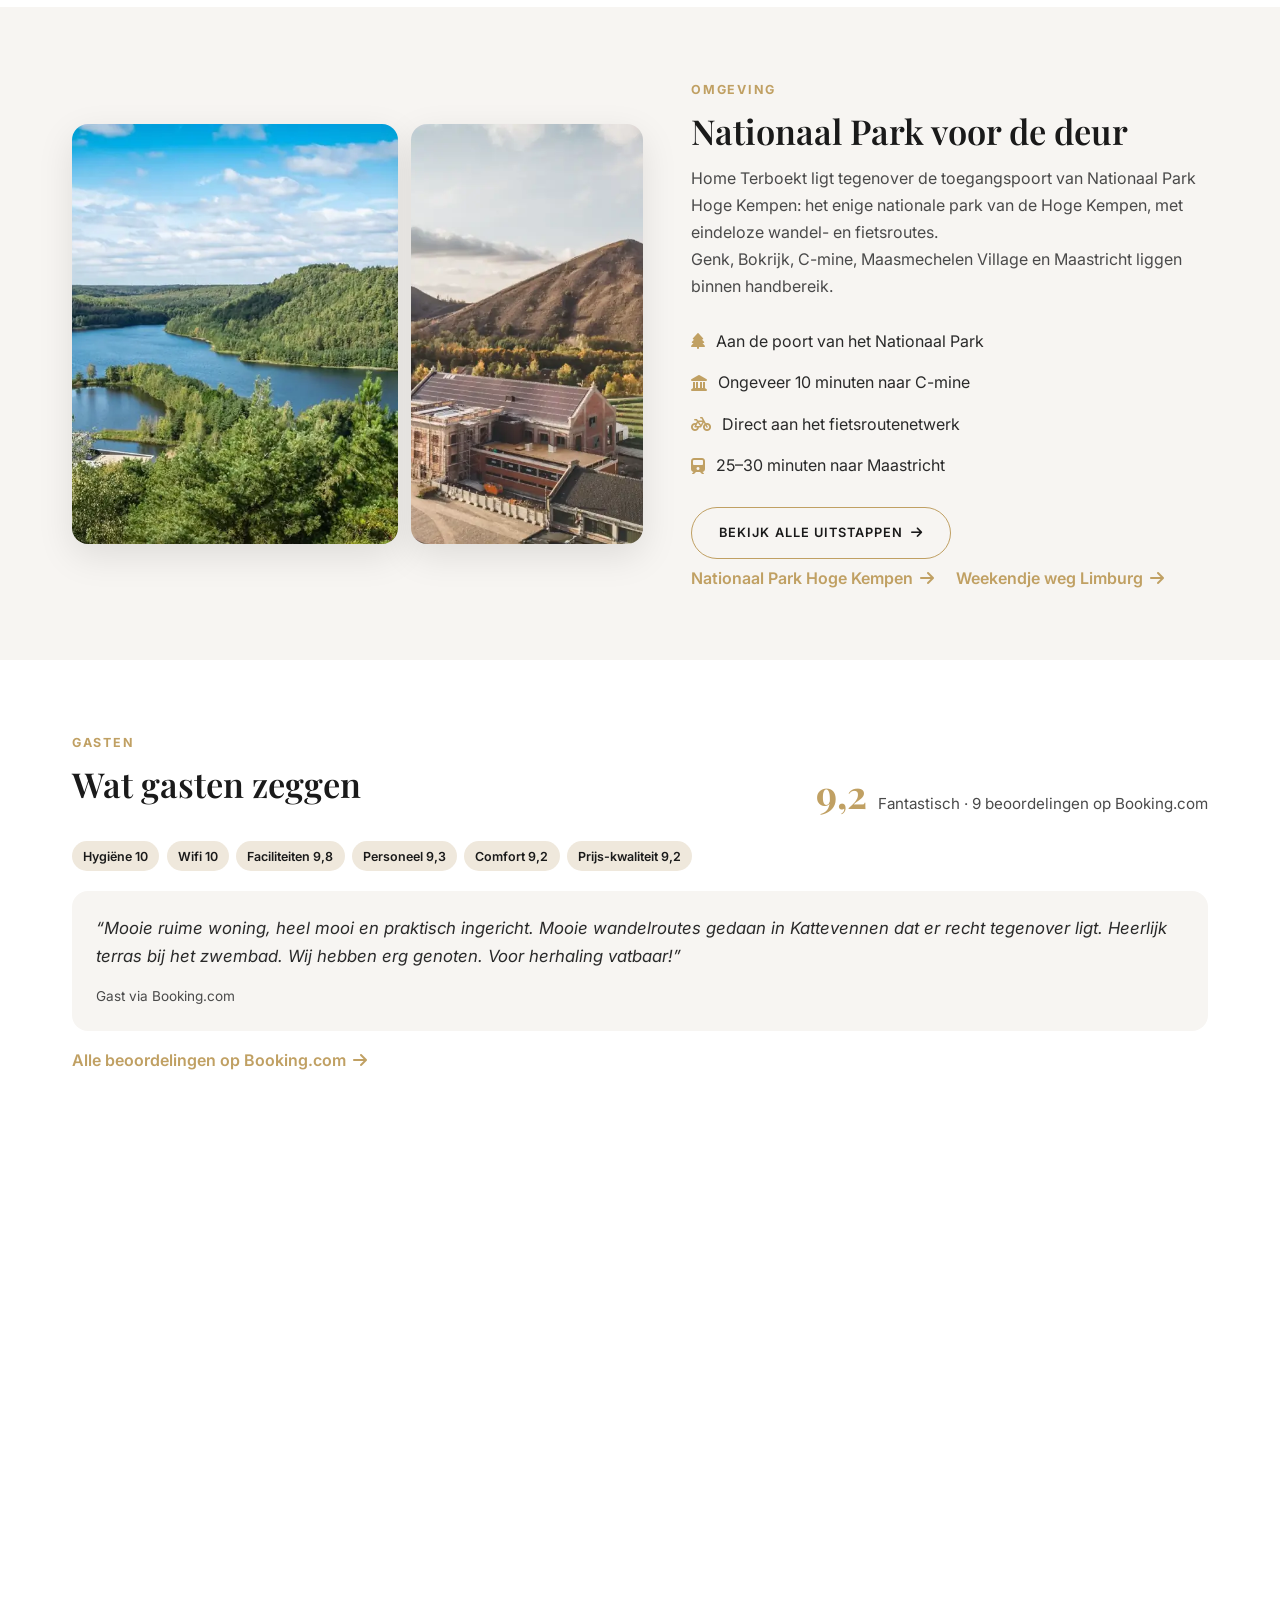
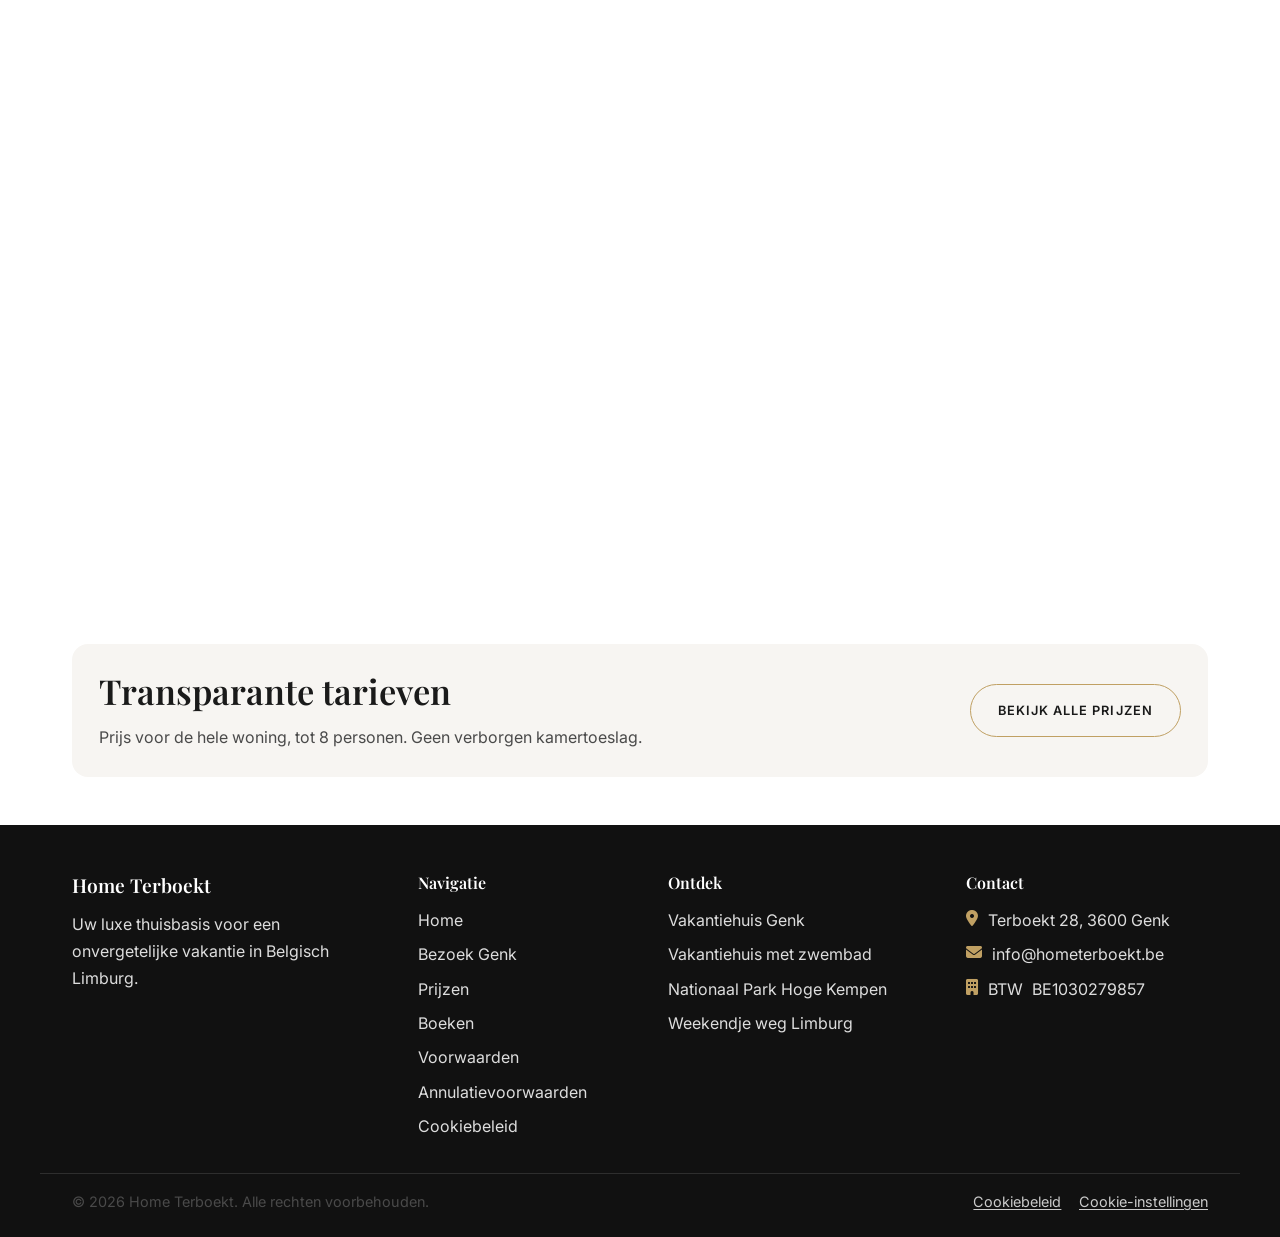
==== commit 76019d76: "Show the grey-wall guest toilet and an open pool on the homepage. The black tiled toilet and covered" ====
--- a/public/index.html
+++ b/public/index.html
@@ -254,7 +254,7 @@
                     <img class="is-current" src="assets/img/bathroom-bathtub-green.webp" alt="Vrijstaand ligbad met groene visgraattegels" loading="lazy" decoding="async">
                     <img src="assets/img/bathroom-double-sink.webp" alt="Dubbele wastafel met ronde verlicht spiegel" loading="lazy" decoding="async">
                     <img src="assets/img/bathroom-rainshower.webp" alt="Ruime regendouche met gouden kraan" loading="lazy" decoding="async">
-                    <img src="assets/img/guest-toilet.webp" alt="Apart gastentoilet" loading="lazy" decoding="async">
+                    <img src="assets/img/guest-toilet-grey.webp" alt="Apart gastentoilet" loading="lazy" decoding="async">
                 </div>
                 <button class="photo-switch-btn prev" type="button" aria-label="Vorige foto"><i class="fa-solid fa-chevron-left"></i></button>
                 <button class="photo-switch-btn next" type="button" aria-label="Volgende foto"><i class="fa-solid fa-chevron-right"></i></button>
@@ -271,7 +271,7 @@
     <section>
         <div class="container split reverse">
             <div>
-                <img src="assets/img/pool-terrace-dining.webp" alt="Verwarmd buitenzwembad en terras" loading="lazy" decoding="async">
+                <img src="assets/img/buitenkant-zwembad-tuin.webp" alt="Verwarmd buitenzwembad en terras" loading="lazy" decoding="async">
             </div>
             <div>
                 <span class="section-label" data-i18n="garden_label">Tuin & zwembad</span>
@@ -464,7 +464,7 @@
                 <figcaption data-i18n="rooms_label">Slapen</figcaption>
             </figure>
             <figure class="lookbook-slide js-lightbox">
-                <img src="assets/img/tuin-terras-eettafel.webp" alt="Tuinterras" loading="lazy" decoding="async">
+                <img src="assets/img/buitenkant-zwembad-tuin.webp" alt="Open verwarmd zwembad en terras" loading="lazy" decoding="async">
                 <figcaption data-i18n="garden_label">Tuin</figcaption>
             </figure>
             <figure class="lookbook-slide js-lightbox">
